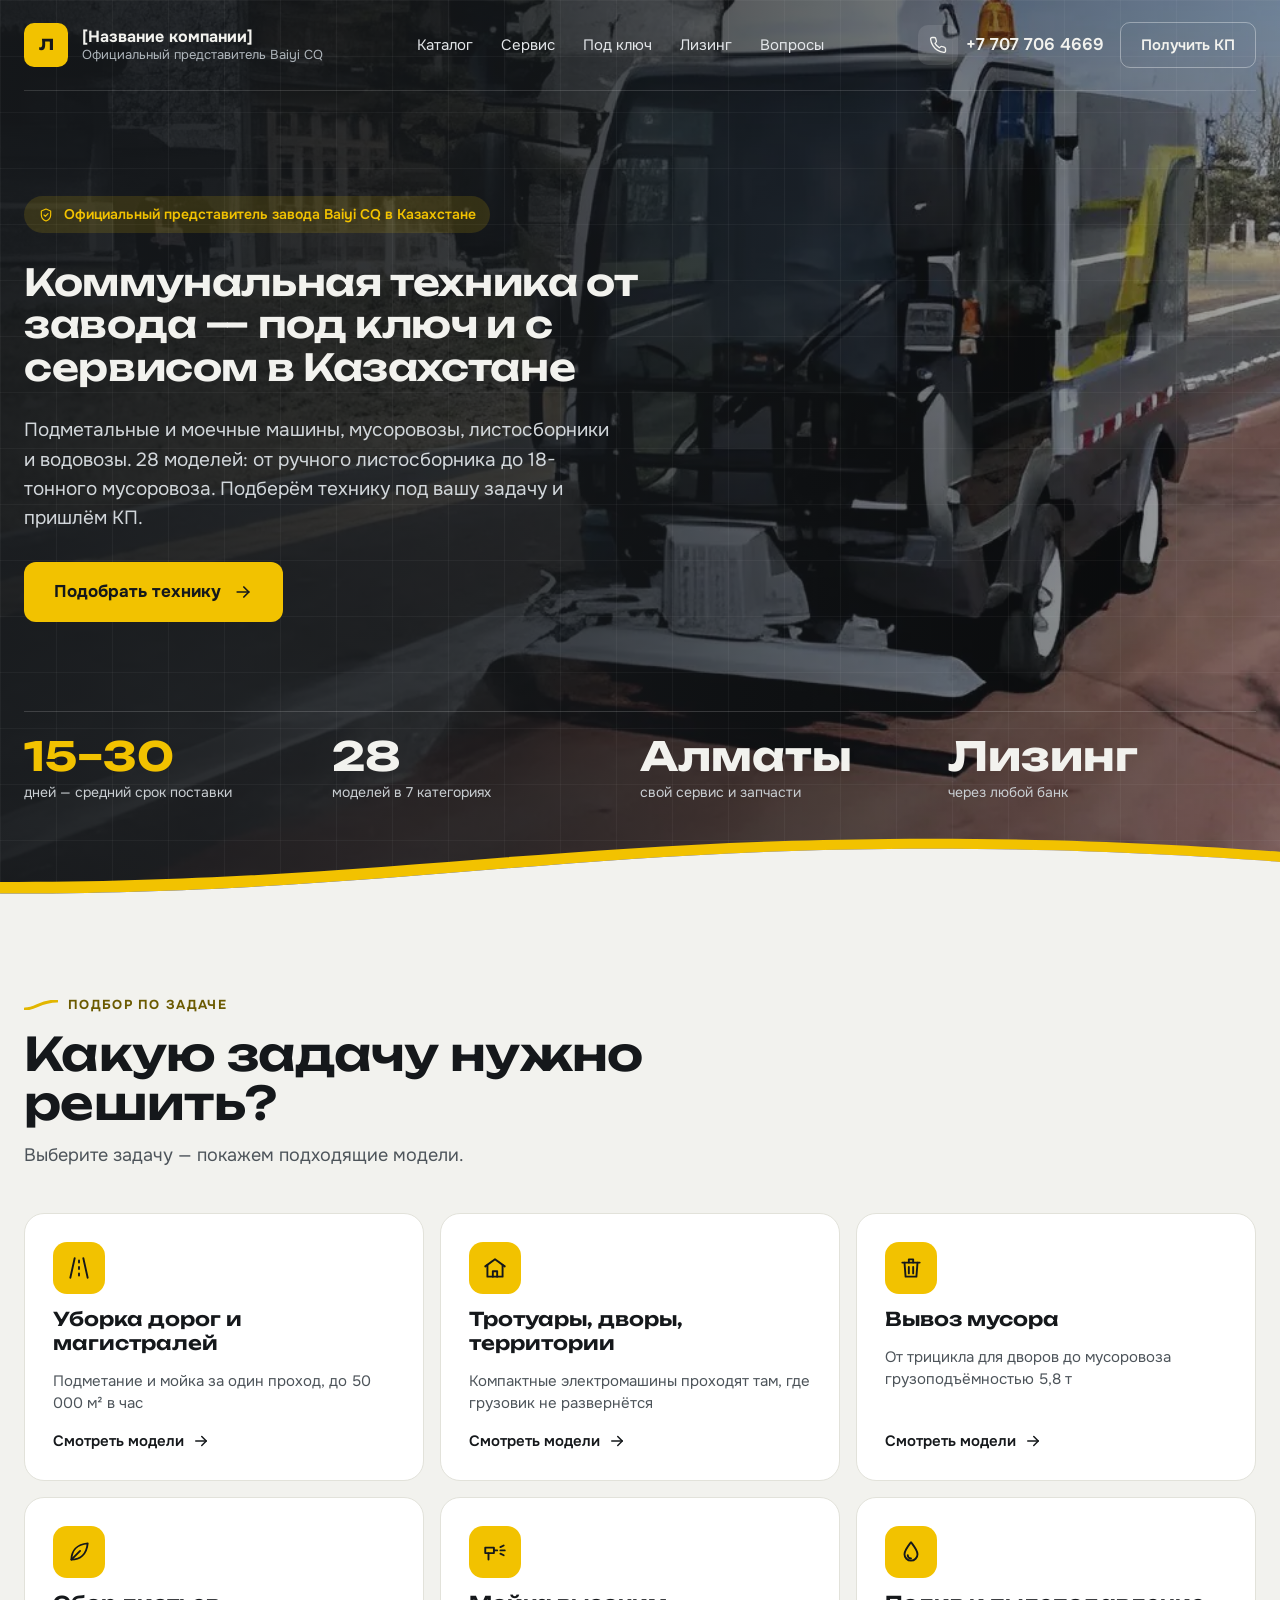
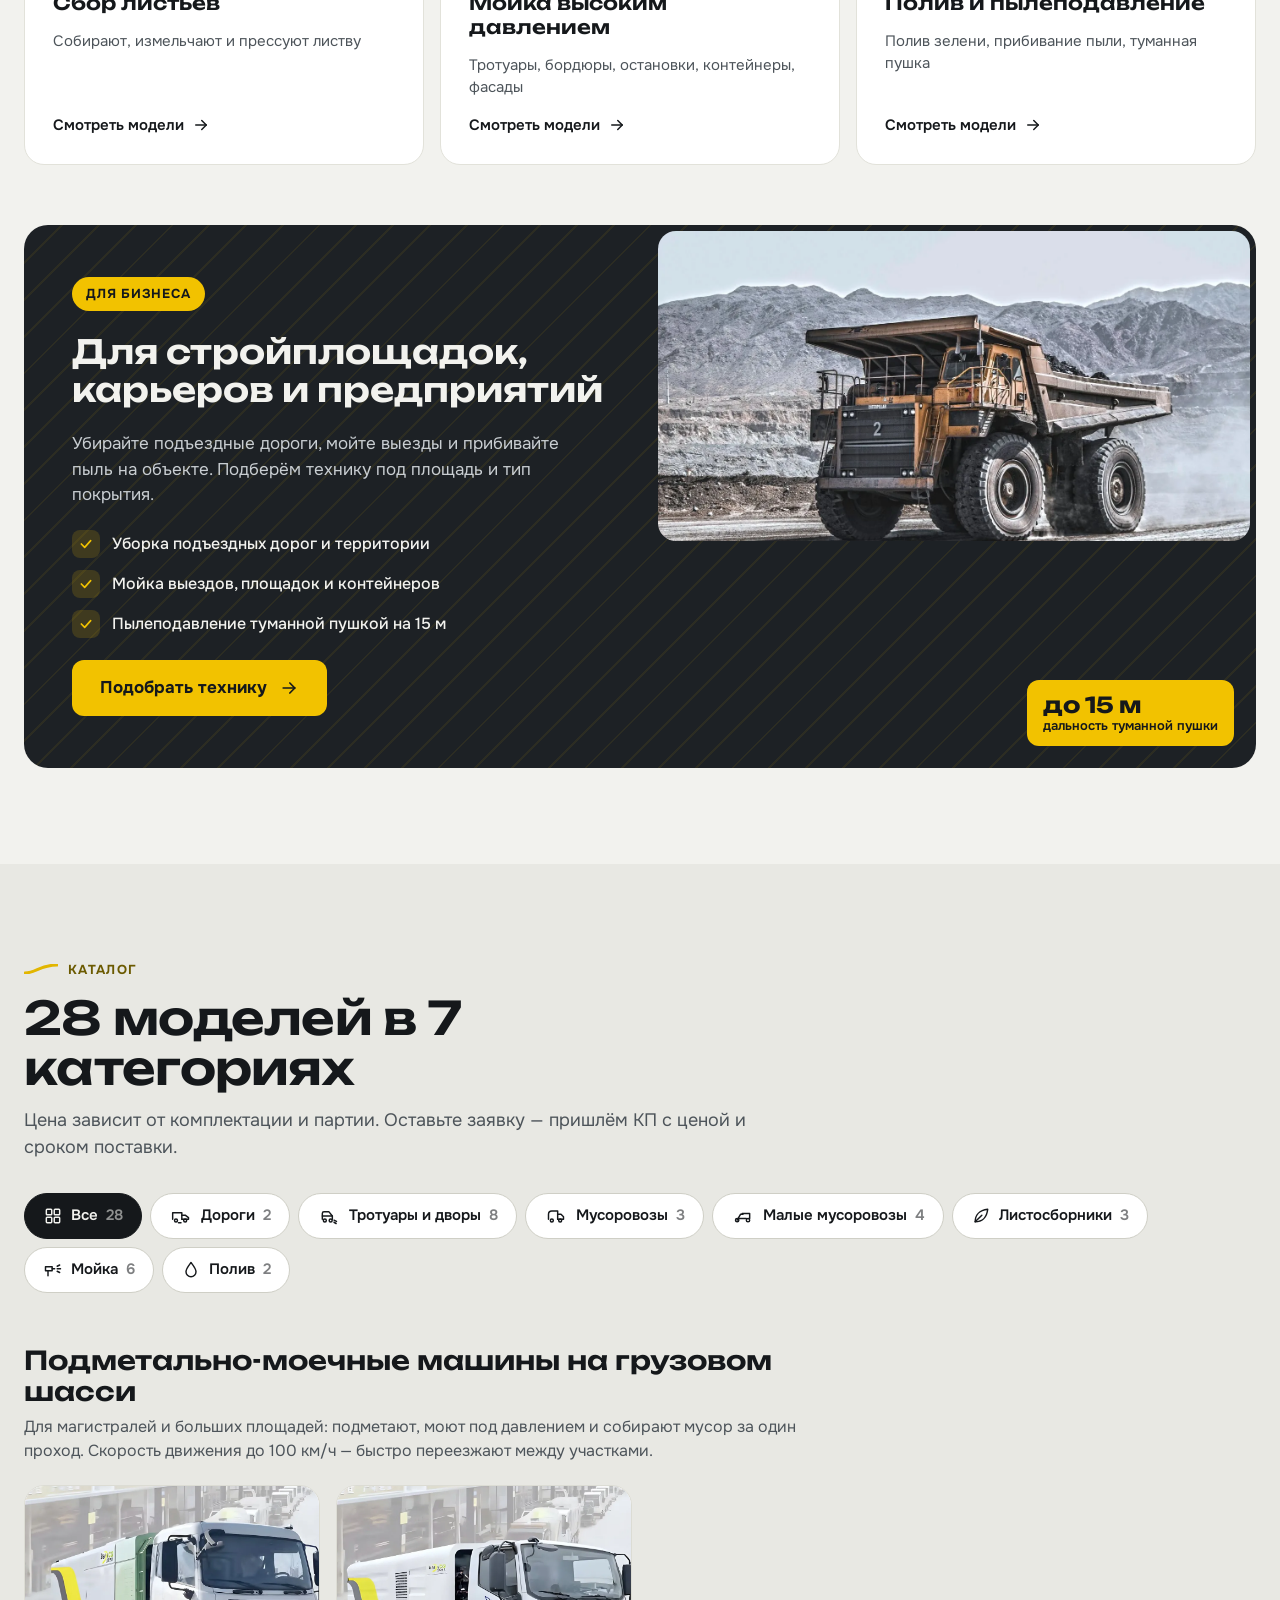
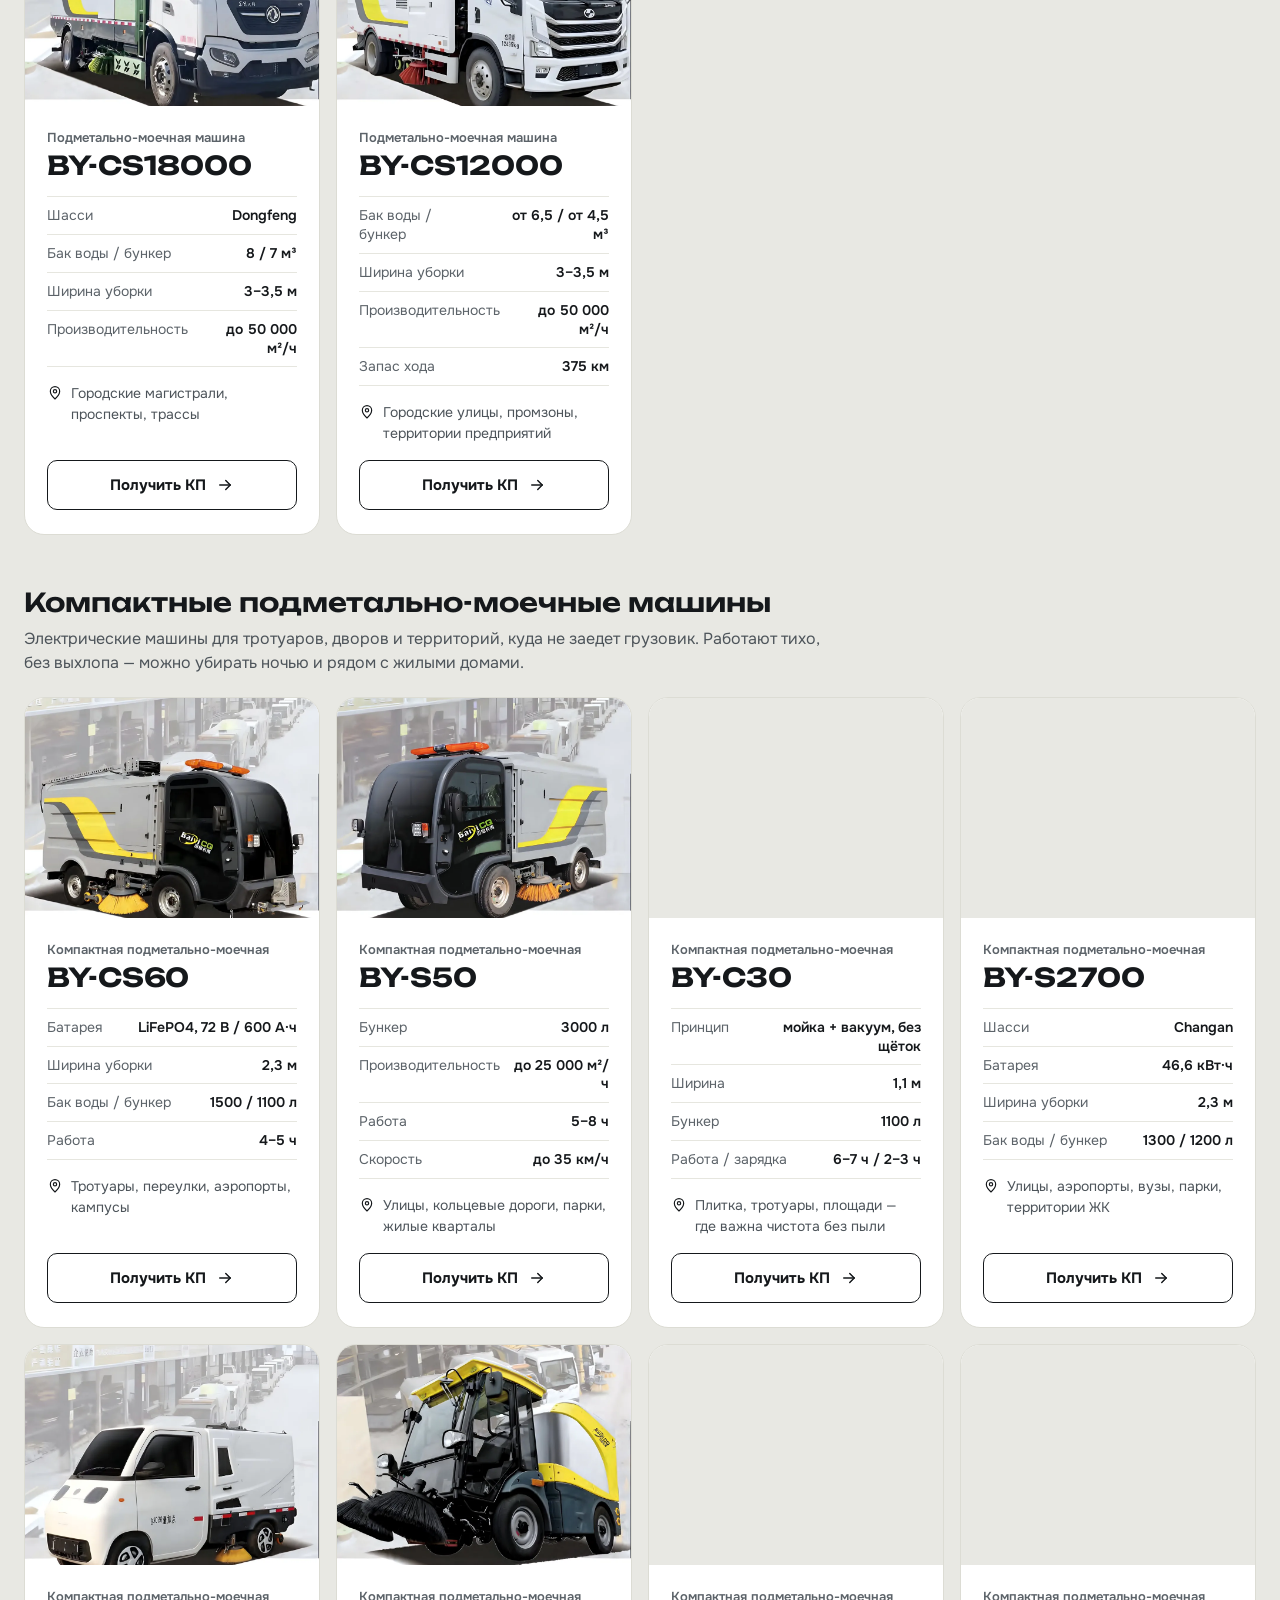
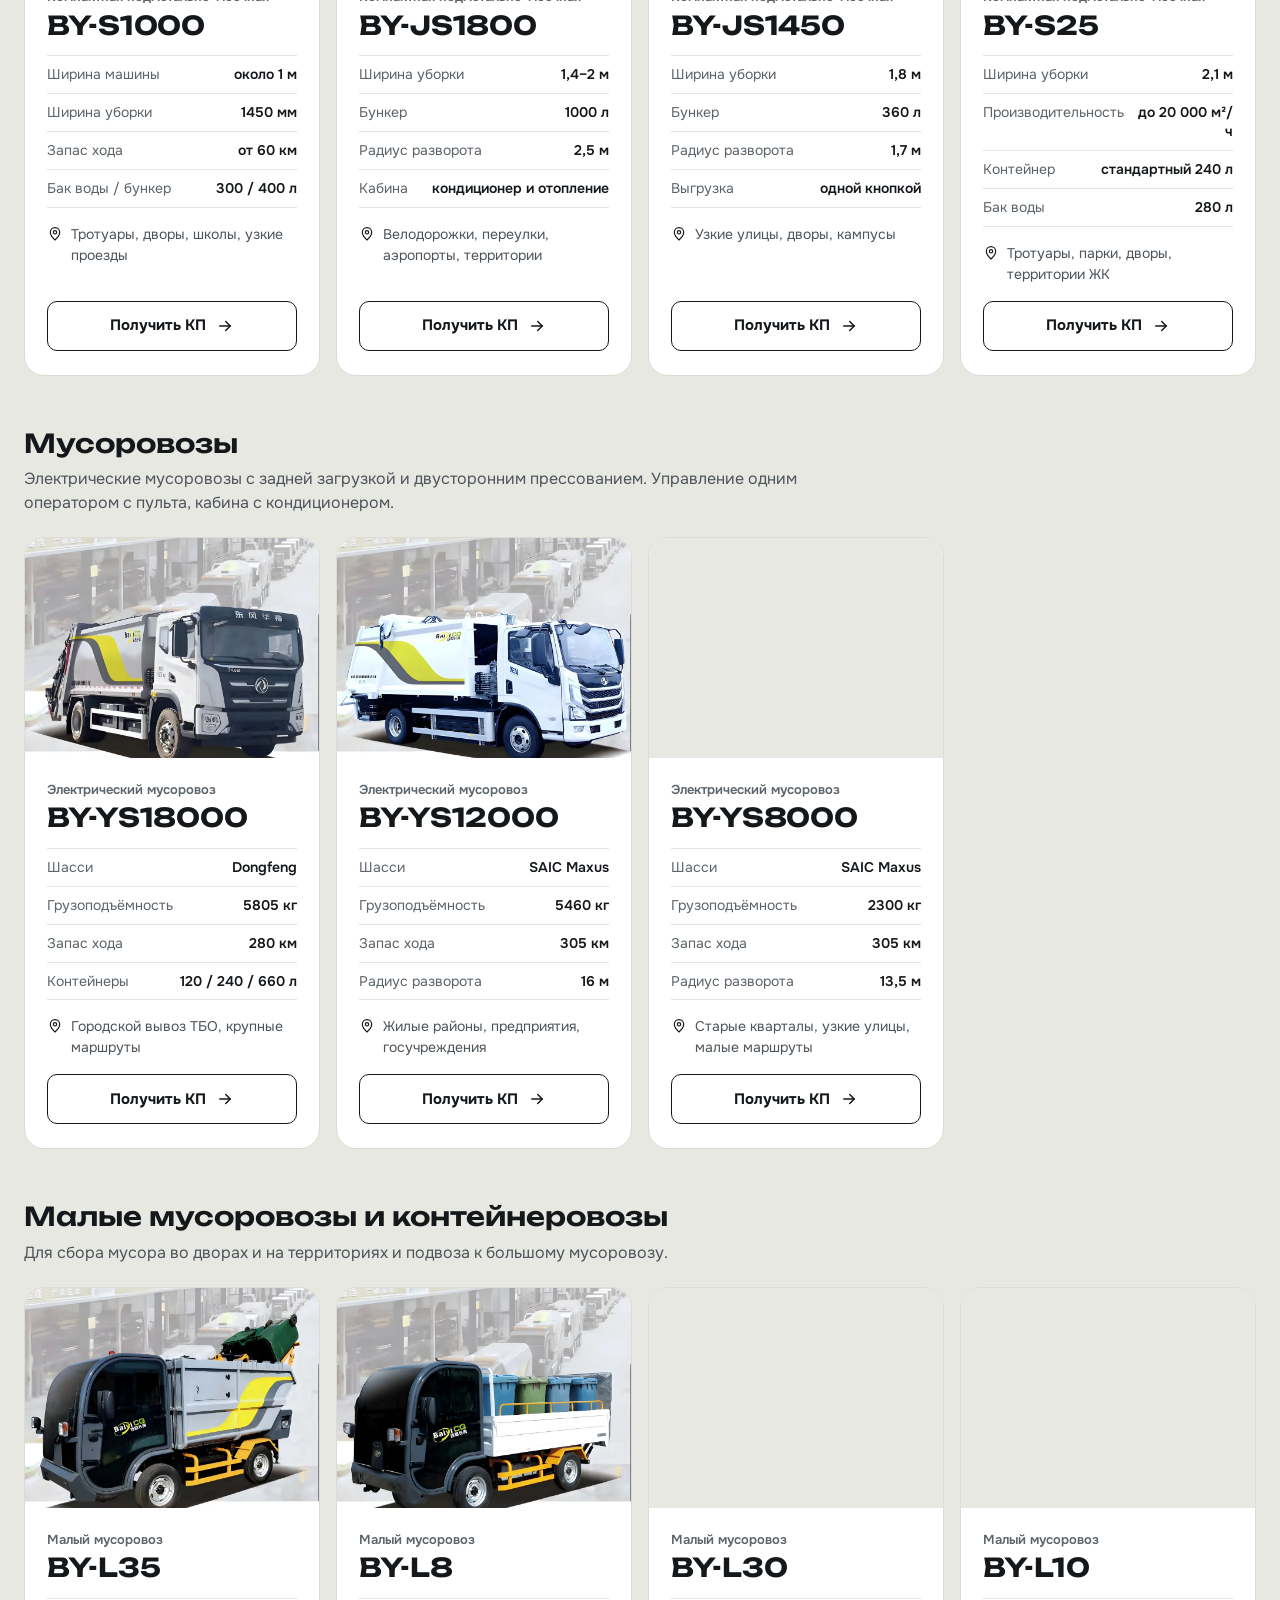
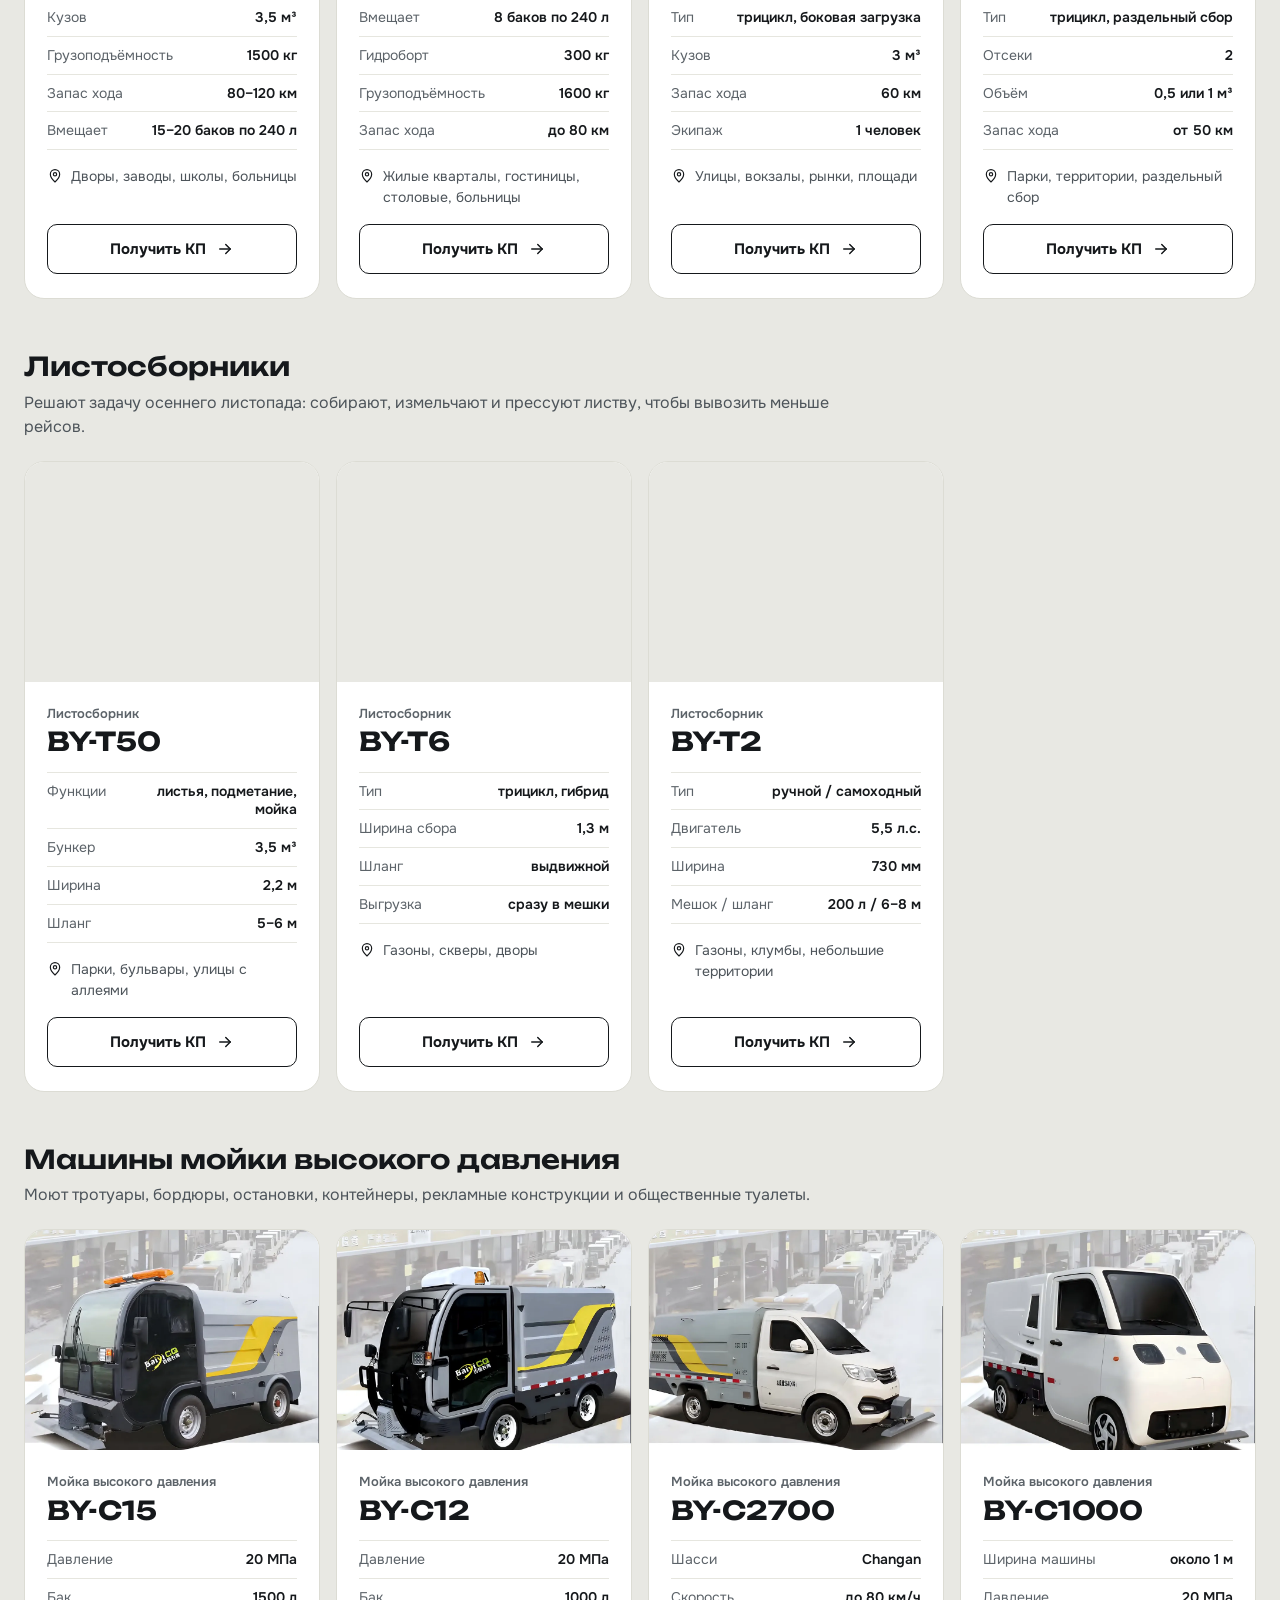
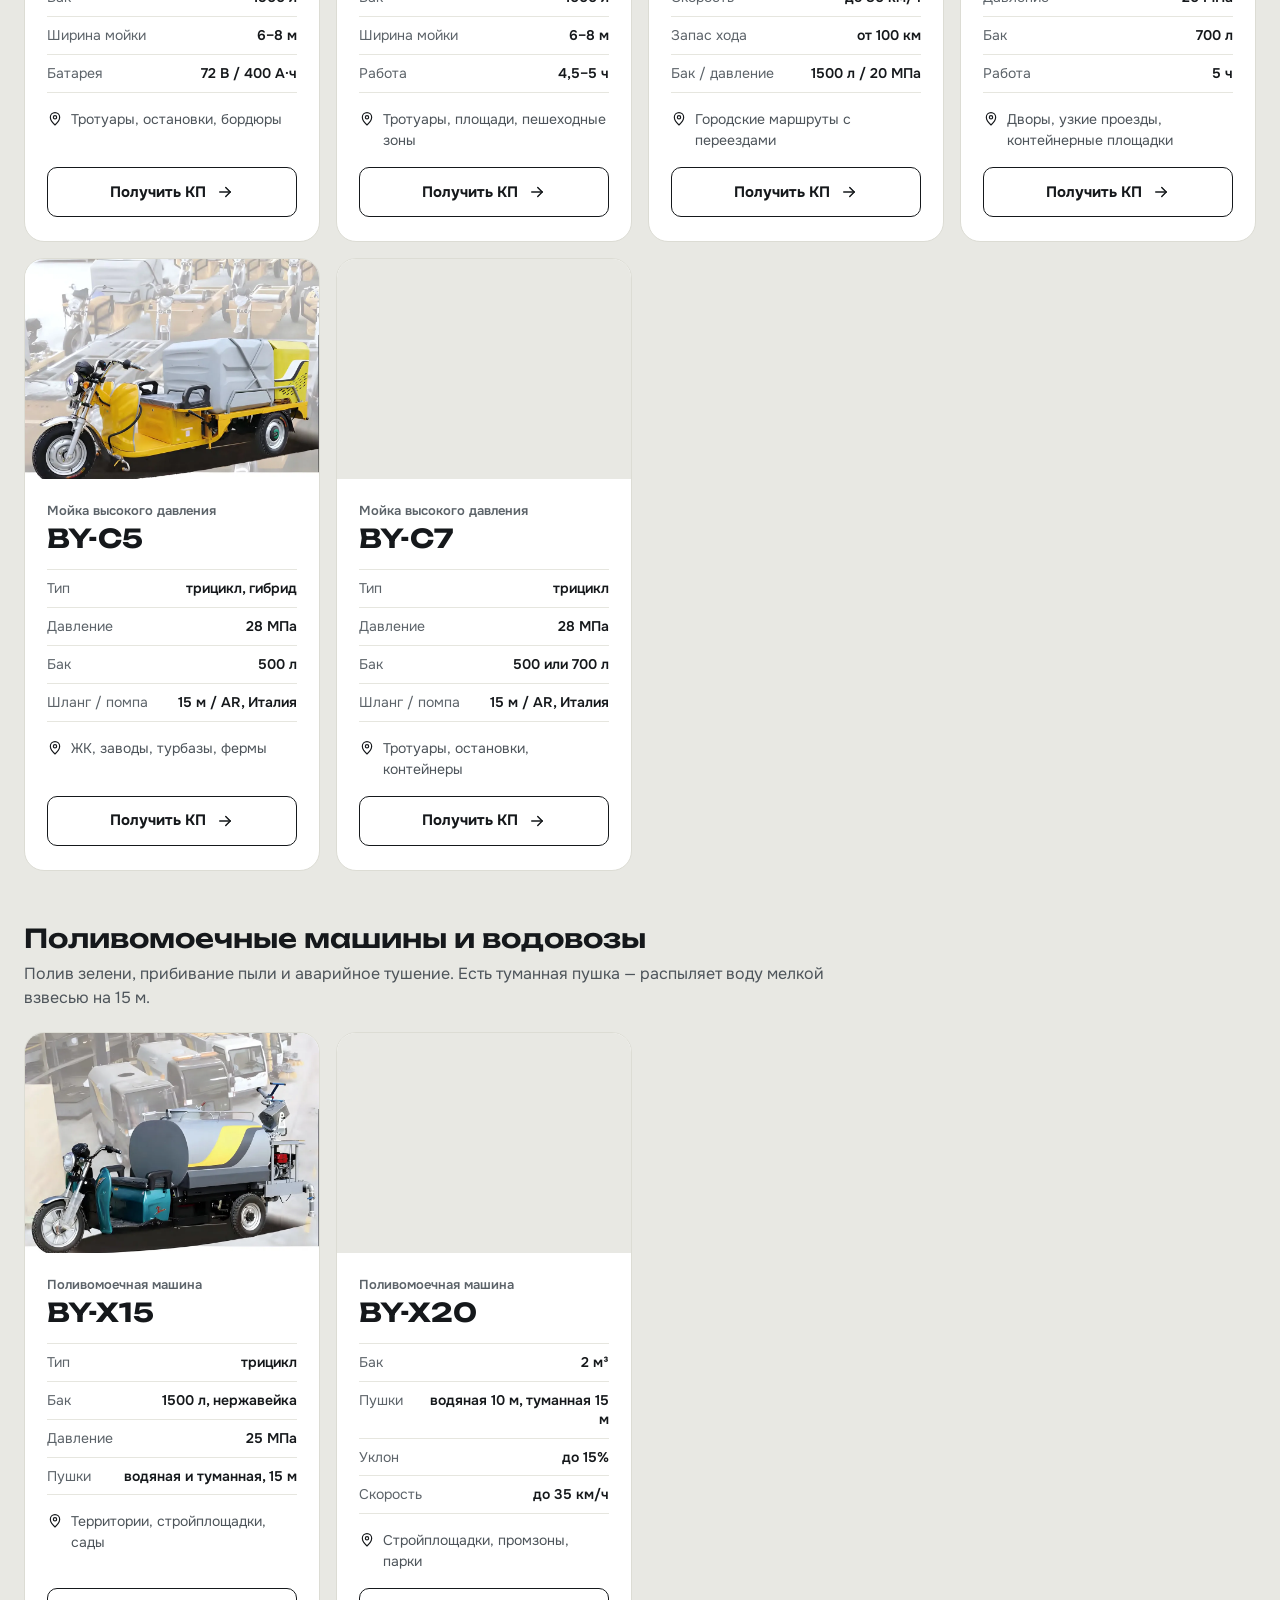
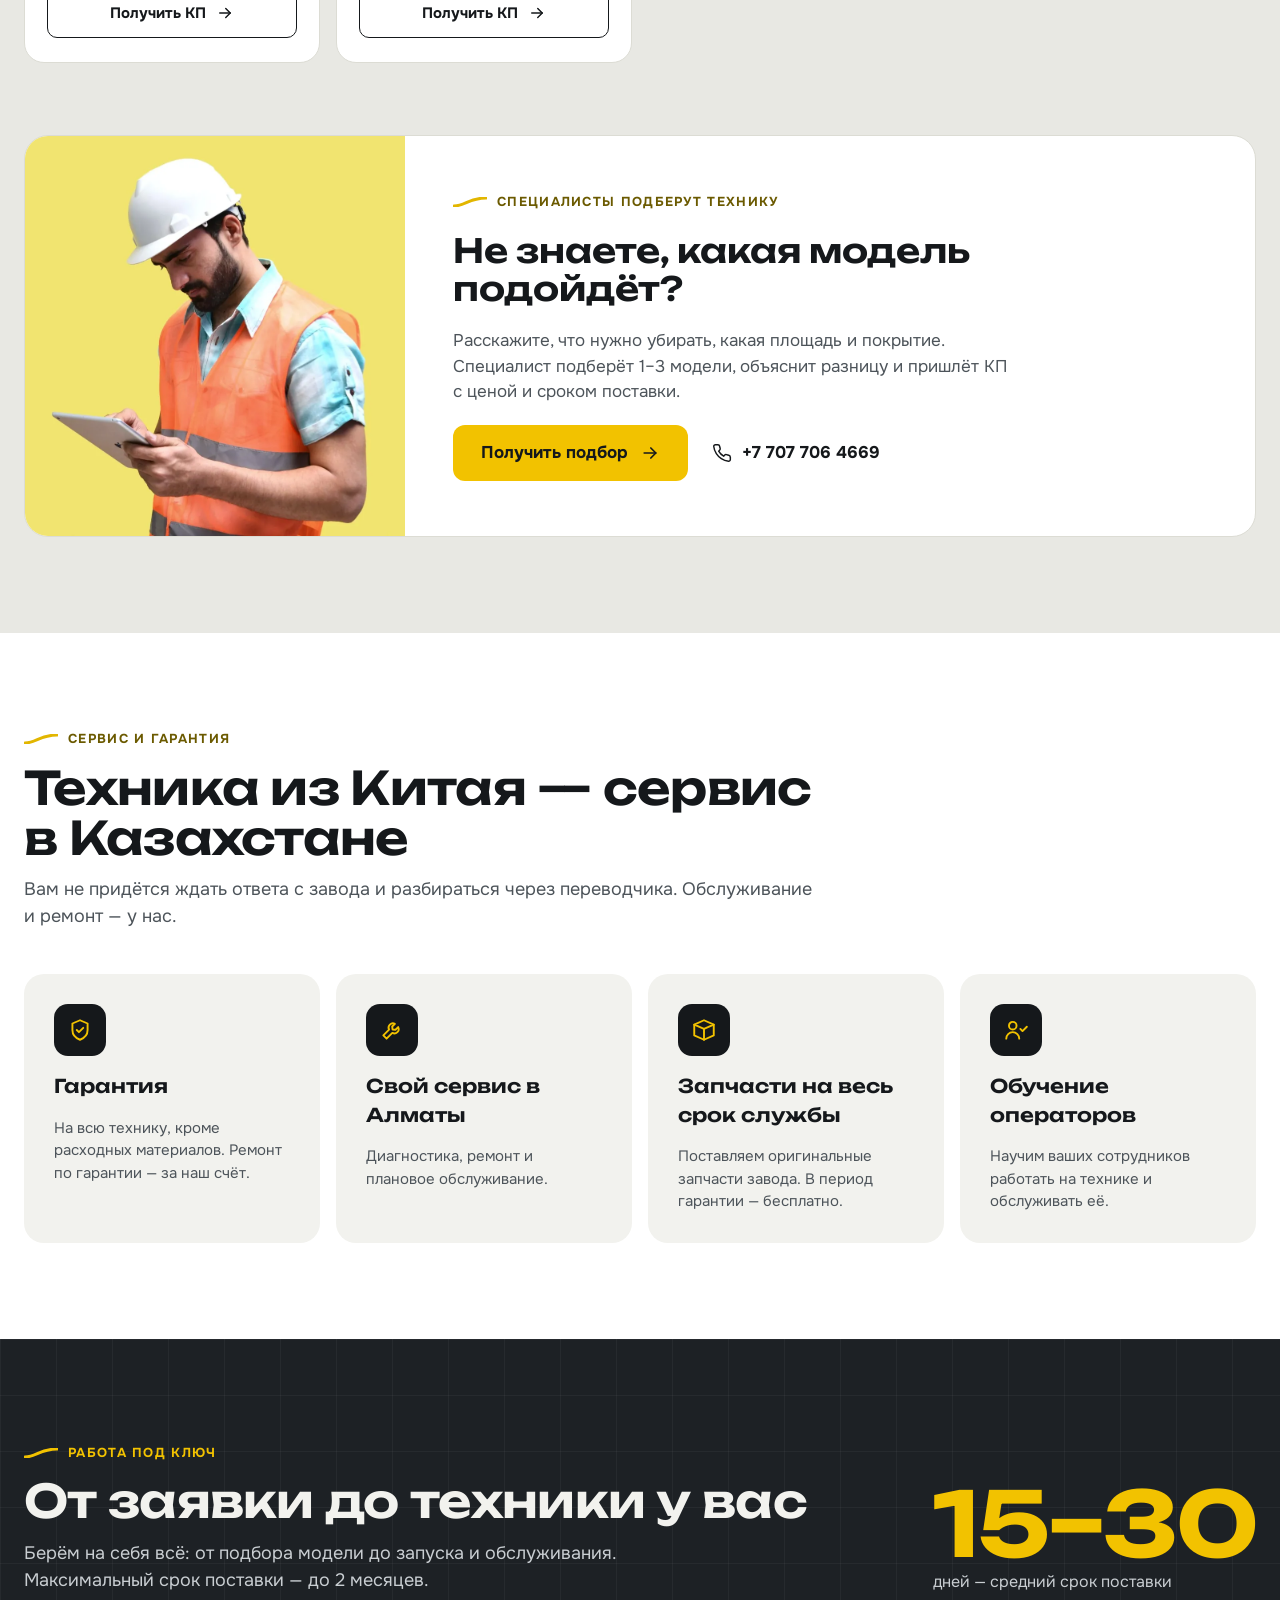
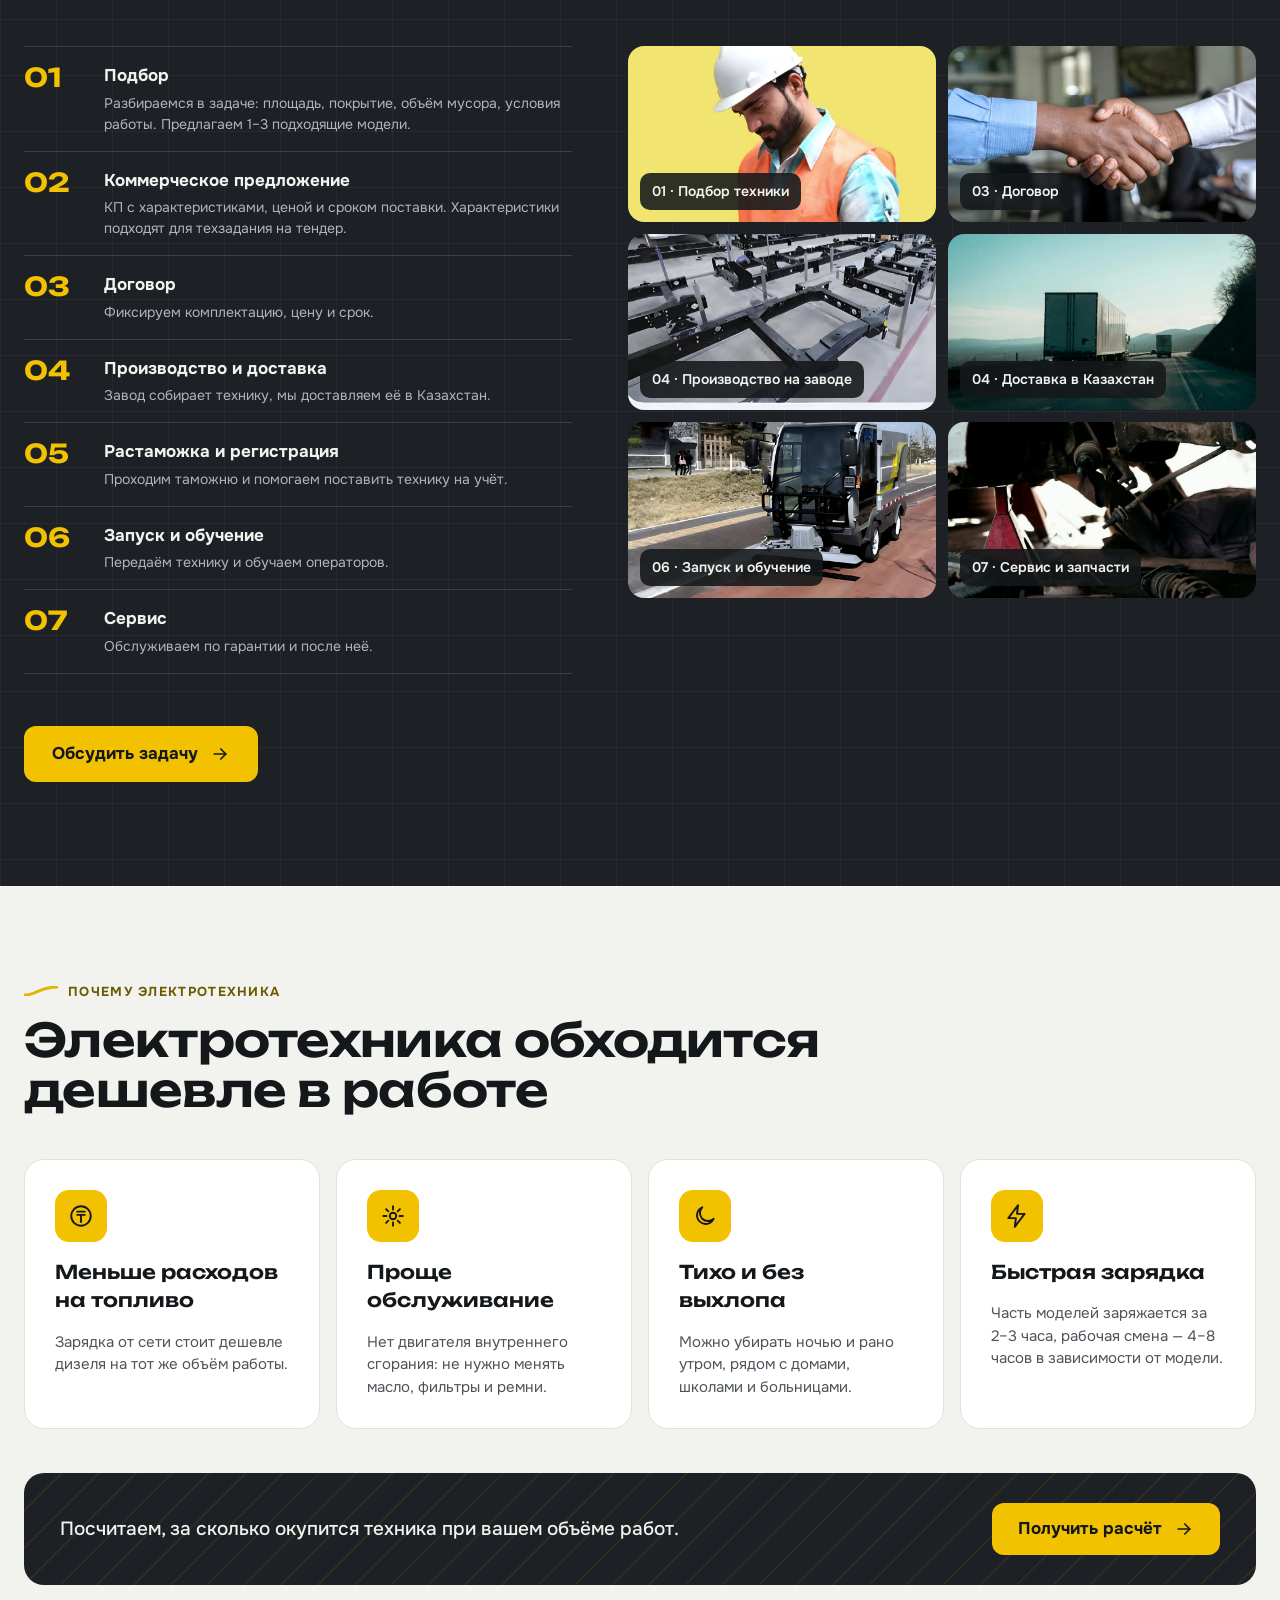
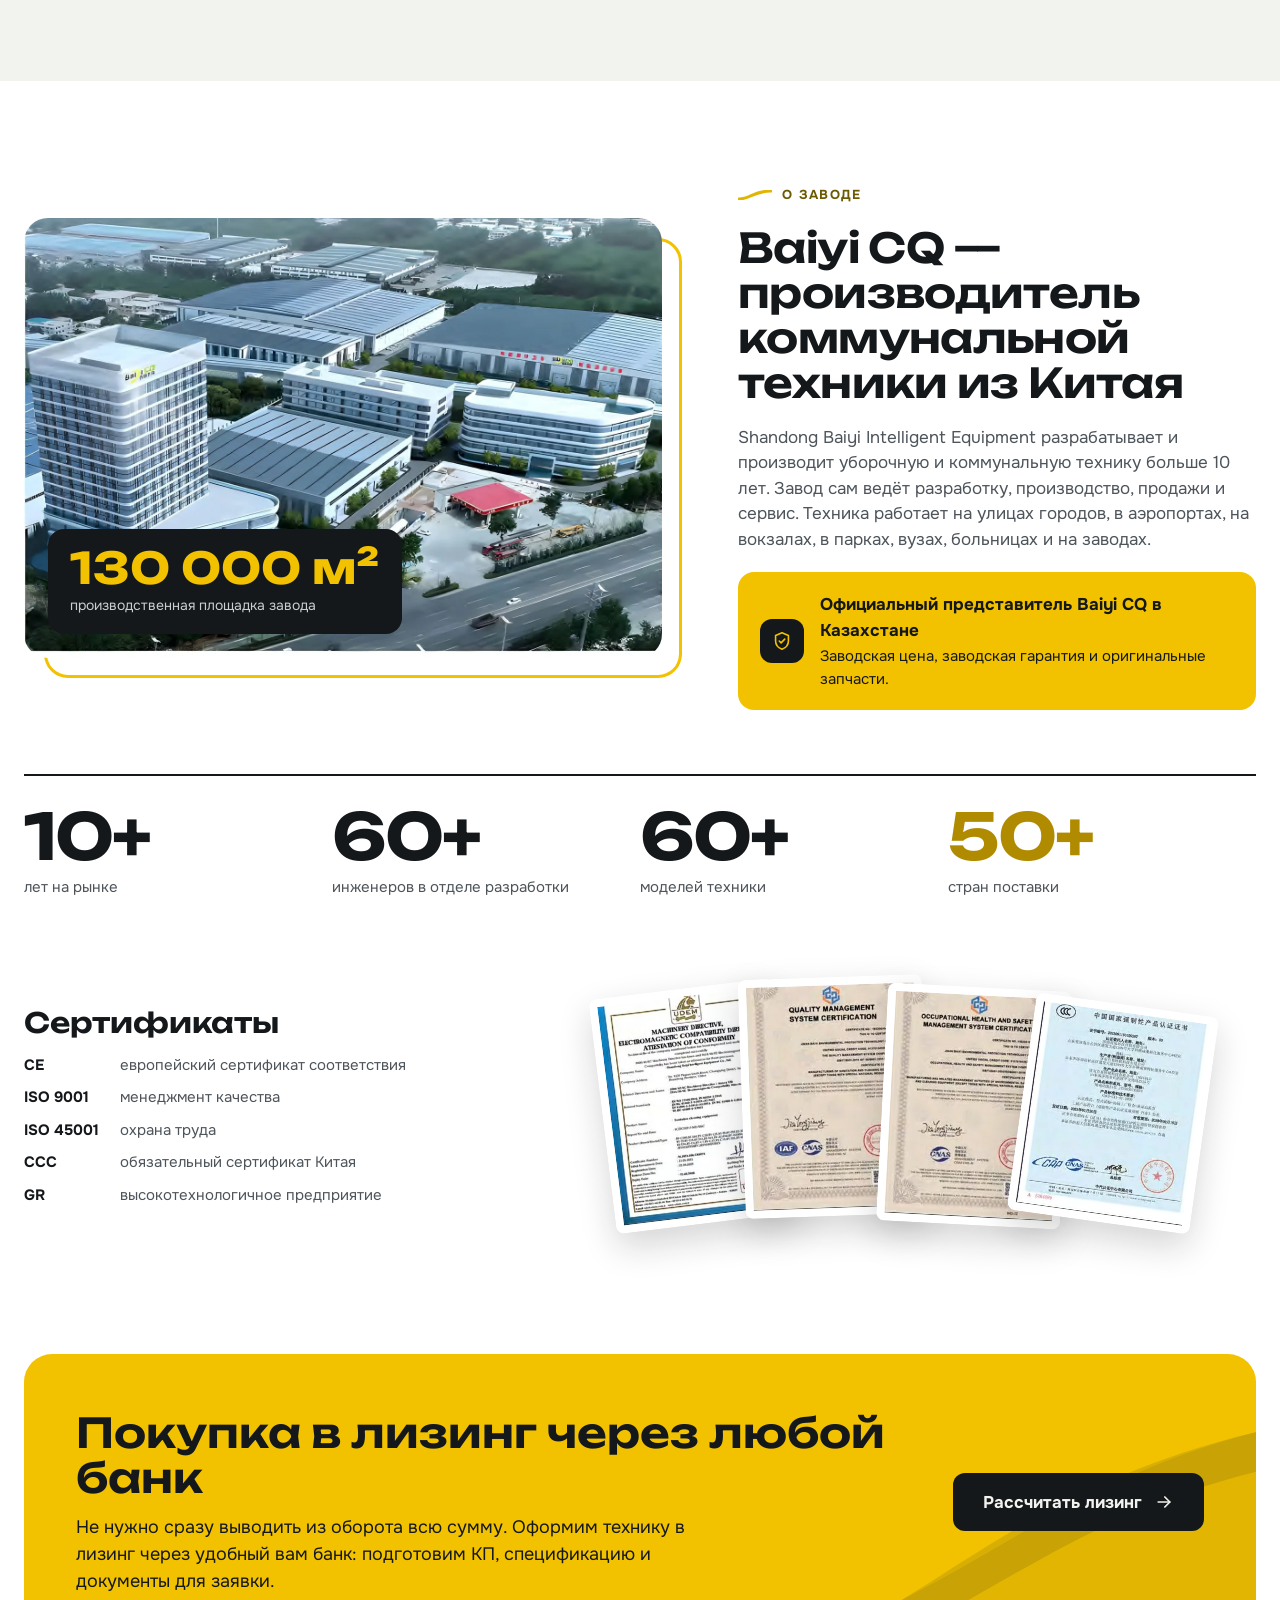
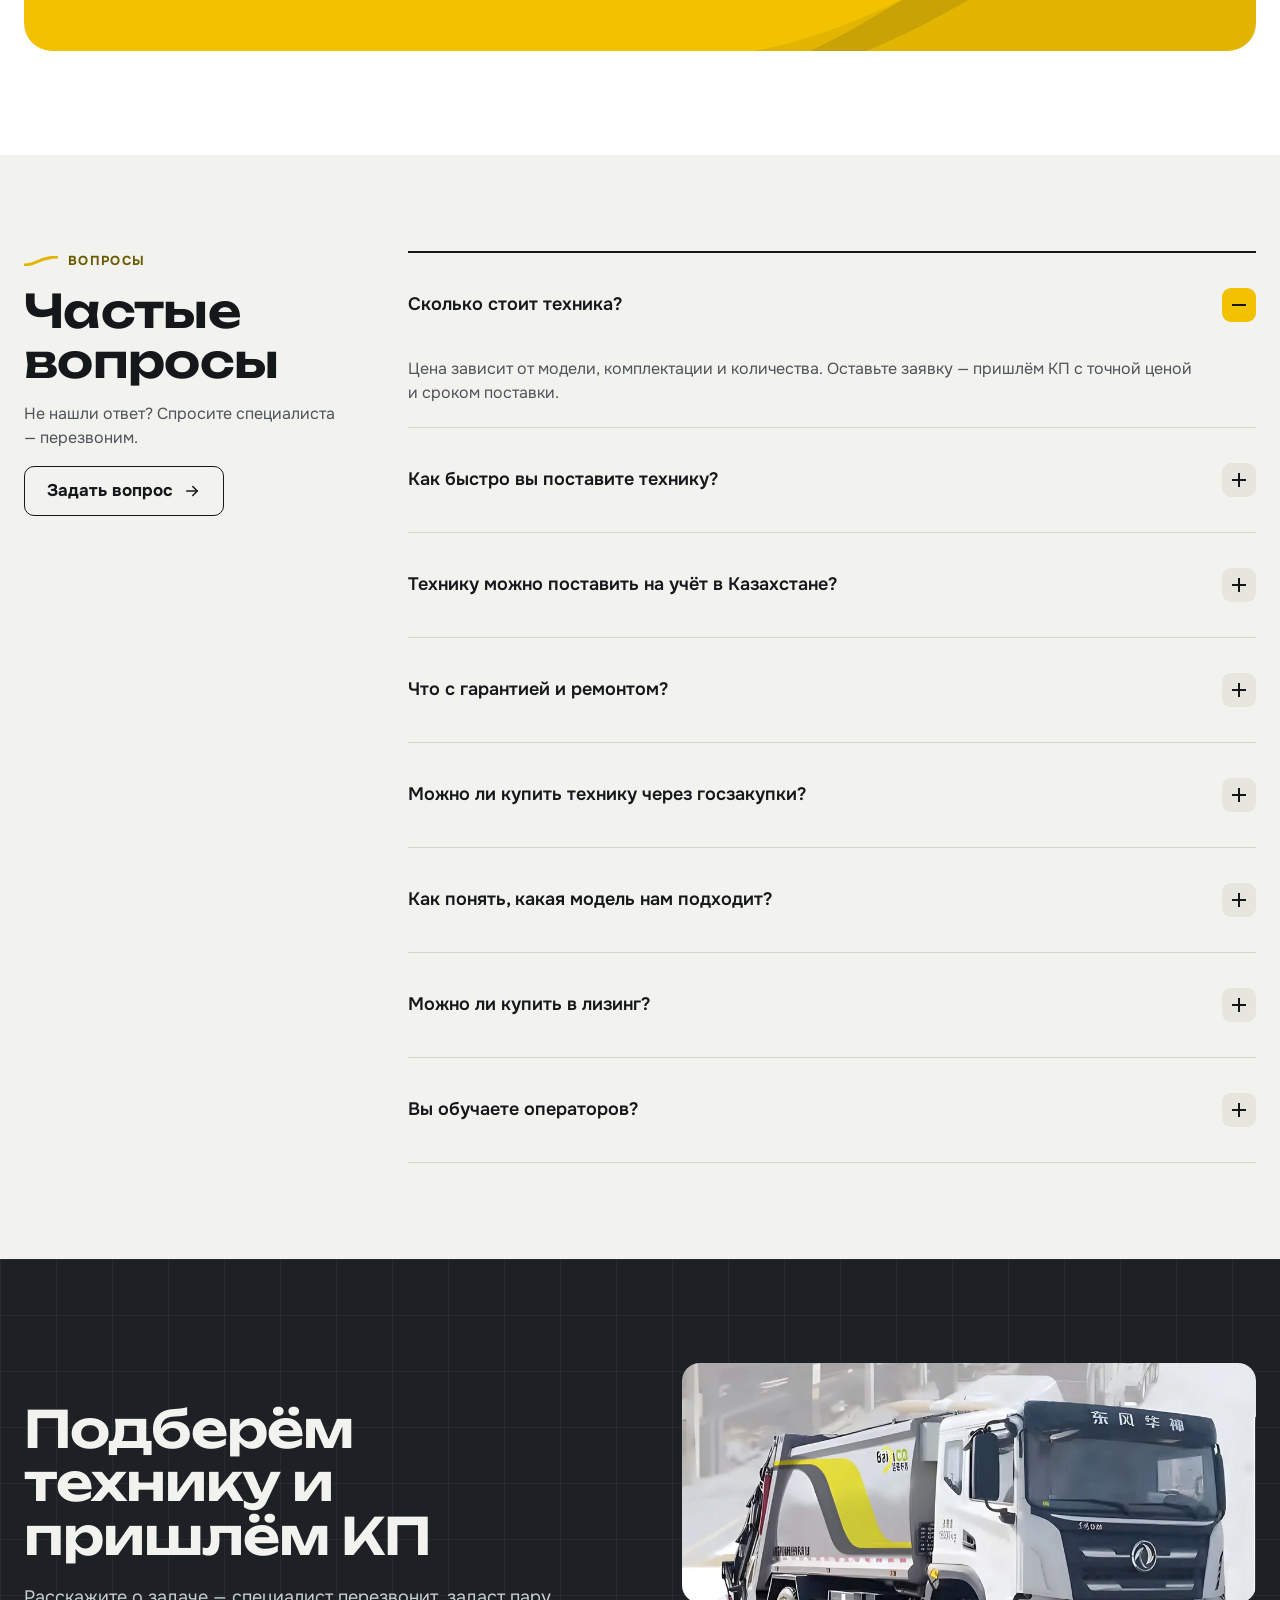
==== index.html @ eb970a61 "Лендинги Baiyi CQ: техника и запчасти Co-Authored-By: Claude Opus 5.5 <noreply@anthropic.com> Claude" ====
<!doctype html>
<html lang="ru">
<head>
<meta charset="utf-8">
<meta name="viewport" content="width=device-width, initial-scale=1">
<title>Коммунальная техника Baiyi CQ в Казахстане — под ключ, с сервисом</title>
<meta name="description" content="Подметально-моечные машины, мусоровозы, листосборники и водовозы от завода Baiyi CQ. Подберём технику под задачу и пришлём КП. Сервис в Алматы, лизинг через любой банк.">
<meta name="theme-color" content="#15181B">
<meta property="og:type" content="website">
<meta property="og:title" content="Коммунальная техника Baiyi CQ в Казахстане — под ключ, с сервисом">
<meta property="og:description" content="Подметально-моечные машины, мусоровозы, листосборники и водовозы от завода Baiyi CQ. Подберём технику под задачу и пришлём КП. Сервис в Алматы, лизинг через любой банк.">
<meta property="og:image" content="/img/c12-street-wash.webp">
<link rel="icon" href="/favicon.svg" type="image/svg+xml">
<link rel="preload" href="/fonts/onest-cyrillic-400-normal.woff2" as="font" type="font/woff2" crossorigin>
<link rel="preload" href="/fonts/unbounded-cyrillic-600-normal.woff2" as="font" type="font/woff2" crossorigin>
<style>@font-face {
  font-family: 'Onest';
  font-style: normal;
  font-display: swap;
  font-weight: 400;
  src:url(/fonts/onest-cyrillic-ext-400-normal.woff2) format('woff2');
  unicode-range: U+0460-052F,U+1C80-1C8A,U+20B4,U+2DE0-2DFF,U+A640-A69F,U+FE2E-FE2F;
}
@font-face {
  font-family: 'Onest';
  font-style: normal;
  font-display: swap;
  font-weight: 400;
  src:url(/fonts/onest-cyrillic-400-normal.woff2) format('woff2');
  unicode-range: U+0301,U+0400-045F,U+0490-0491,U+04B0-04B1,U+2116;
}
@font-face {
  font-family: 'Onest';
  font-style: normal;
  font-display: swap;
  font-weight: 400;
  src:url(/fonts/onest-latin-ext-400-normal.woff2) format('woff2');
  unicode-range: U+0100-02BA,U+02BD-02C5,U+02C7-02CC,U+02CE-02D7,U+02DD-02FF,U+0304,U+0308,U+0329,U+1D00-1DBF,U+1E00-1E9F,U+1EF2-1EFF,U+2020,U+20A0-20AB,U+20AD-20C0,U+2113,U+2C60-2C7F,U+A720-A7FF;
}
@font-face {
  font-family: 'Onest';
  font-style: normal;
  font-display: swap;
  font-weight: 400;
  src:url(/fonts/onest-latin-400-normal.woff2) format('woff2');
  unicode-range: U+0000-00FF,U+0131,U+0152-0153,U+02BB-02BC,U+02C6,U+02DA,U+02DC,U+0304,U+0308,U+0329,U+2000-206F,U+20AC,U+2122,U+2191,U+2193,U+2212,U+2215,U+FEFF,U+FFFD;
}
@font-face {
  font-family: 'Onest';
  font-style: normal;
  font-display: swap;
  font-weight: 500;
  src:url(/fonts/onest-cyrillic-ext-500-normal.woff2) format('woff2');
  unicode-range: U+0460-052F,U+1C80-1C8A,U+20B4,U+2DE0-2DFF,U+A640-A69F,U+FE2E-FE2F;
}
@font-face {
  font-family: 'Onest';
  font-style: normal;
  font-display: swap;
  font-weight: 500;
  src:url(/fonts/onest-cyrillic-500-normal.woff2) format('woff2');
  unicode-range: U+0301,U+0400-045F,U+0490-0491,U+04B0-04B1,U+2116;
}
@font-face {
  font-family: 'Onest';
  font-style: normal;
  font-display: swap;
  font-weight: 500;
  src:url(/fonts/onest-latin-ext-500-normal.woff2) format('woff2');
  unicode-range: U+0100-02BA,U+02BD-02C5,U+02C7-02CC,U+02CE-02D7,U+02DD-02FF,U+0304,U+0308,U+0329,U+1D00-1DBF,U+1E00-1E9F,U+1EF2-1EFF,U+2020,U+20A0-20AB,U+20AD-20C0,U+2113,U+2C60-2C7F,U+A720-A7FF;
}
@font-face {
  font-family: 'Onest';
  font-style: normal;
  font-display: swap;
  font-weight: 500;
  src:url(/fonts/onest-latin-500-normal.woff2) format('woff2');
  unicode-range: U+0000-00FF,U+0131,U+0152-0153,U+02BB-02BC,U+02C6,U+02DA,U+02DC,U+0304,U+0308,U+0329,U+2000-206F,U+20AC,U+2122,U+2191,U+2193,U+2212,U+2215,U+FEFF,U+FFFD;
}
@font-face {
  font-family: 'Onest';
  font-style: normal;
  font-display: swap;
  font-weight: 600;
  src:url(/fonts/onest-cyrillic-ext-600-normal.woff2) format('woff2');
  unicode-range: U+0460-052F,U+1C80-1C8A,U+20B4,U+2DE0-2DFF,U+A640-A69F,U+FE2E-FE2F;
}
@font-face {
  font-family: 'Onest';
  font-style: normal;
  font-display: swap;
  font-weight: 600;
  src:url(/fonts/onest-cyrillic-600-normal.woff2) format('woff2');
  unicode-range: U+0301,U+0400-045F,U+0490-0491,U+04B0-04B1,U+2116;
}
@font-face {
  font-family: 'Onest';
  font-style: normal;
  font-display: swap;
  font-weight: 600;
  src:url(/fonts/onest-latin-ext-600-normal.woff2) format('woff2');
  unicode-range: U+0100-02BA,U+02BD-02C5,U+02C7-02CC,U+02CE-02D7,U+02DD-02FF,U+0304,U+0308,U+0329,U+1D00-1DBF,U+1E00-1E9F,U+1EF2-1EFF,U+2020,U+20A0-20AB,U+20AD-20C0,U+2113,U+2C60-2C7F,U+A720-A7FF;
}
@font-face {
  font-family: 'Onest';
  font-style: normal;
  font-display: swap;
  font-weight: 600;
  src:url(/fonts/onest-latin-600-normal.woff2) format('woff2');
  unicode-range: U+0000-00FF,U+0131,U+0152-0153,U+02BB-02BC,U+02C6,U+02DA,U+02DC,U+0304,U+0308,U+0329,U+2000-206F,U+20AC,U+2122,U+2191,U+2193,U+2212,U+2215,U+FEFF,U+FFFD;
}
@font-face {
  font-family: 'Onest';
  font-style: normal;
  font-display: swap;
  font-weight: 700;
  src:url(/fonts/onest-cyrillic-ext-700-normal.woff2) format('woff2');
  unicode-range: U+0460-052F,U+1C80-1C8A,U+20B4,U+2DE0-2DFF,U+A640-A69F,U+FE2E-FE2F;
}
@font-face {
  font-family: 'Onest';
  font-style: normal;
  font-display: swap;
  font-weight: 700;
  src:url(/fonts/onest-cyrillic-700-normal.woff2) format('woff2');
  unicode-range: U+0301,U+0400-045F,U+0490-0491,U+04B0-04B1,U+2116;
}
@font-face {
  font-family: 'Onest';
  font-style: normal;
  font-display: swap;
  font-weight: 700;
  src:url(/fonts/onest-latin-ext-700-normal.woff2) format('woff2');
  unicode-range: U+0100-02BA,U+02BD-02C5,U+02C7-02CC,U+02CE-02D7,U+02DD-02FF,U+0304,U+0308,U+0329,U+1D00-1DBF,U+1E00-1E9F,U+1EF2-1EFF,U+2020,U+20A0-20AB,U+20AD-20C0,U+2113,U+2C60-2C7F,U+A720-A7FF;
}
@font-face {
  font-family: 'Onest';
  font-style: normal;
  font-display: swap;
  font-weight: 700;
  src:url(/fonts/onest-latin-700-normal.woff2) format('woff2');
  unicode-range: U+0000-00FF,U+0131,U+0152-0153,U+02BB-02BC,U+02C6,U+02DA,U+02DC,U+0304,U+0308,U+0329,U+2000-206F,U+20AC,U+2122,U+2191,U+2193,U+2212,U+2215,U+FEFF,U+FFFD;
}
@font-face {
  font-family: 'Unbounded';
  font-style: normal;
  font-display: swap;
  font-weight: 500;
  src:url(/fonts/unbounded-cyrillic-ext-500-normal.woff2) format('woff2');
  unicode-range: U+0460-052F,U+1C80-1C8A,U+20B4,U+2DE0-2DFF,U+A640-A69F,U+FE2E-FE2F;
}
@font-face {
  font-family: 'Unbounded';
  font-style: normal;
  font-display: swap;
  font-weight: 500;
  src:url(/fonts/unbounded-cyrillic-500-normal.woff2) format('woff2');
  unicode-range: U+0301,U+0400-045F,U+0490-0491,U+04B0-04B1,U+2116;
}
@font-face {
  font-family: 'Unbounded';
  font-style: normal;
  font-display: swap;
  font-weight: 500;
  src:url(/fonts/unbounded-latin-ext-500-normal.woff2) format('woff2');
  unicode-range: U+0100-02BA,U+02BD-02C5,U+02C7-02CC,U+02CE-02D7,U+02DD-02FF,U+0304,U+0308,U+0329,U+1D00-1DBF,U+1E00-1E9F,U+1EF2-1EFF,U+2020,U+20A0-20AB,U+20AD-20C0,U+2113,U+2C60-2C7F,U+A720-A7FF;
}
@font-face {
  font-family: 'Unbounded';
  font-style: normal;
  font-display: swap;
  font-weight: 500;
  src:url(/fonts/unbounded-latin-500-normal.woff2) format('woff2');
  unicode-range: U+0000-00FF,U+0131,U+0152-0153,U+02BB-02BC,U+02C6,U+02DA,U+02DC,U+0304,U+0308,U+0329,U+2000-206F,U+20AC,U+2122,U+2191,U+2193,U+2212,U+2215,U+FEFF,U+FFFD;
}
@font-face {
  font-family: 'Unbounded';
  font-style: normal;
  font-display: swap;
  font-weight: 600;
  src:url(/fonts/unbounded-cyrillic-ext-600-normal.woff2) format('woff2');
  unicode-range: U+0460-052F,U+1C80-1C8A,U+20B4,U+2DE0-2DFF,U+A640-A69F,U+FE2E-FE2F;
}
@font-face {
  font-family: 'Unbounded';
  font-style: normal;
  font-display: swap;
  font-weight: 600;
  src:url(/fonts/unbounded-cyrillic-600-normal.woff2) format('woff2');
  unicode-range: U+0301,U+0400-045F,U+0490-0491,U+04B0-04B1,U+2116;
}
@font-face {
  font-family: 'Unbounded';
  font-style: normal;
  font-display: swap;
  font-weight: 600;
  src:url(/fonts/unbounded-latin-ext-600-normal.woff2) format('woff2');
  unicode-range: U+0100-02BA,U+02BD-02C5,U+02C7-02CC,U+02CE-02D7,U+02DD-02FF,U+0304,U+0308,U+0329,U+1D00-1DBF,U+1E00-1E9F,U+1EF2-1EFF,U+2020,U+20A0-20AB,U+20AD-20C0,U+2113,U+2C60-2C7F,U+A720-A7FF;
}
@font-face {
  font-family: 'Unbounded';
  font-style: normal;
  font-display: swap;
  font-weight: 600;
  src:url(/fonts/unbounded-latin-600-normal.woff2) format('woff2');
  unicode-range: U+0000-00FF,U+0131,U+0152-0153,U+02BB-02BC,U+02C6,U+02DA,U+02DC,U+0304,U+0308,U+0329,U+2000-206F,U+20AC,U+2122,U+2191,U+2193,U+2212,U+2215,U+FEFF,U+FFFD;
}
@font-face {
  font-family: 'Unbounded';
  font-style: normal;
  font-display: swap;
  font-weight: 700;
  src:url(/fonts/unbounded-cyrillic-ext-700-normal.woff2) format('woff2');
  unicode-range: U+0460-052F,U+1C80-1C8A,U+20B4,U+2DE0-2DFF,U+A640-A69F,U+FE2E-FE2F;
}
@font-face {
  font-family: 'Unbounded';
  font-style: normal;
  font-display: swap;
  font-weight: 700;
  src:url(/fonts/unbounded-cyrillic-700-normal.woff2) format('woff2');
  unicode-range: U+0301,U+0400-045F,U+0490-0491,U+04B0-04B1,U+2116;
}
@font-face {
  font-family: 'Unbounded';
  font-style: normal;
  font-display: swap;
  font-weight: 700;
  src:url(/fonts/unbounded-latin-ext-700-normal.woff2) format('woff2');
  unicode-range: U+0100-02BA,U+02BD-02C5,U+02C7-02CC,U+02CE-02D7,U+02DD-02FF,U+0304,U+0308,U+0329,U+1D00-1DBF,U+1E00-1E9F,U+1EF2-1EFF,U+2020,U+20A0-20AB,U+20AD-20C0,U+2113,U+2C60-2C7F,U+A720-A7FF;
}
@font-face {
  font-family: 'Unbounded';
  font-style: normal;
  font-display: swap;
  font-weight: 700;
  src:url(/fonts/unbounded-latin-700-normal.woff2) format('woff2');
  unicode-range: U+0000-00FF,U+0131,U+0152-0153,U+02BB-02BC,U+02C6,U+02DA,U+02DC,U+0304,U+0308,U+0329,U+2000-206F,U+20AC,U+2122,U+2191,U+2193,U+2212,U+2215,U+FEFF,U+FFFD;
}
</style>
<link rel="preload" as="image" href="/img/c12-street-wash.webp">
<style>
html{scroll-behavior:smooth}
body{margin:0;background:#F2F2EE}
section{scroll-margin-top:12px}
a{color:#15181B}a:hover{color:#4D545A}
.btn{transition:background-color .2s ease,color .2s ease,box-shadow .2s ease,border-color .2s ease}
.btn .arr{transition:transform .2s ease}
.btn:hover .arr{transform:translateX(4px)}
.btn-y:hover{background:#FFD426 !important;color:#15181B !important;box-shadow:0 10px 28px rgba(242,194,0,.32)}
.btn-dark:hover{background:#000000 !important;color:#F2F2EE !important}
.btn-line:hover{background:#15181B !important;color:#F2F2EE !important}
.btn-ghost:hover{background:rgba(255,255,255,.1) !important;color:#F2F2EE !important}
.card{transition:transform .25s ease,box-shadow .25s ease}
.card:hover{transform:translateY(-4px);box-shadow:0 20px 44px rgba(21,24,27,.12)}
.tile{transition:border-color .2s ease,transform .25s ease,box-shadow .25s ease}
.tile:hover{border-color:#15181B !important;transform:translateY(-3px);box-shadow:0 16px 36px rgba(21,24,27,.08);color:#15181B}
.tile .arr{transition:transform .2s ease}
.tile:hover .arr{transform:translateX(4px)}
.cert{transition:transform .3s ease,box-shadow .3s ease}
.cert:hover{transform:rotate(0deg) translateY(-8px) scale(1.05) !important;box-shadow:0 24px 48px rgba(21,24,27,.22) !important;z-index:5}
.tab{transition:background-color .2s ease,color .2s ease,border-color .2s ease}
.tex-grid{background-image:linear-gradient(rgba(255,255,255,.04) 1px,transparent 1px),linear-gradient(90deg,rgba(255,255,255,.04) 1px,transparent 1px);background-size:56px 56px}
.tex-diag{background-image:repeating-linear-gradient(135deg,rgba(242,194,0,.07) 0 2px,transparent 2px 26px)}
@keyframes rise{from{opacity:0;transform:translateY(32px)}to{opacity:1;transform:none}}
@supports (animation-timeline: view()){.reveal{animation:rise linear both;animation-timeline:view();animation-range:entry 0px entry 240px}}
@media (prefers-reduced-motion: reduce){.reveal{animation:none !important}.card,.tile,.btn,.cert,.btn .arr{transition:none !important}}
@media (max-width:760px){
.wrap{padding-left:16px !important;padding-right:16px !important}
.nav,.hide-m{display:none !important}
.sec{padding-top:64px !important;padding-bottom:64px !important}
.hero-in{padding-top:40px !important;padding-bottom:40px !important;min-height:0 !important}
.hero-ov{background:rgba(21,24,27,.86) !important}
.stats4{grid-template-columns:repeat(2,minmax(0,1fr)) !important;margin-bottom:72px !important}
.stats4 > div{padding-right:12px !important}
.pad-l{padding:32px 20px !important}
.tabs{flex-wrap:nowrap !important;overflow-x:auto;padding-bottom:8px;margin-right:-16px;padding-right:16px}
.tabs > button{flex:0 0 auto}
.h-ph{height:190px !important}
.h-big{height:300px !important}
.big-num{font-size:44px !important}
.stats4 .big-num{font-size:22px !important}
.fstats{grid-template-columns:repeat(2,minmax(0,1fr)) !important}
.cert{width:118px !important;margin-left:-34px !important}
.cert:first-child{margin-left:0 !important}
.spec-ph{flex-basis:100% !important;height:300px !important}
}

[hidden]{display:none !important}
.tab{display:inline-flex;align-items:center;gap:8px;min-height:46px;padding:0 18px;border-radius:999px;font:inherit;font-size:15px;font-weight:600;cursor:pointer;white-space:nowrap;background:#FFFFFF;color:#15181B;border:1.5px solid #CFCFC6}
.tab[aria-selected="true"]{background:#15181B;color:#F2F2EE;border-color:#15181B}
.faq summary{list-style:none}
.faq summary::-webkit-details-marker{display:none}
.faq-sign{flex:0 0 auto;width:34px;height:34px;border-radius:9px;background:#E6E6DF;position:relative}
.faq-sign::before,.faq-sign::after{content:"";position:absolute;left:50%;top:50%;width:14px;height:2px;background:#15181B;transform:translate(-50%,-50%)}
.faq-sign::after{transform:translate(-50%,-50%) rotate(90deg)}
.faq details[open] .faq-sign{background:#F2C200}
.faq details[open] .faq-sign::after{display:none}
.lead{border:0;padding:0;background:transparent;max-width:none;width:min(560px,calc(100vw - 24px));max-height:calc(100dvh - 24px);overflow:visible}
.lead::backdrop{background:rgba(18,21,24,.86)}
.lead-box{position:relative;box-sizing:border-box;padding:36px 40px;border-radius:22px;background:#FFFFFF;display:flex;flex-direction:column;gap:18px;max-height:calc(100dvh - 24px);overflow:auto;font-family:'Onest',system-ui,sans-serif;color:#16191C}
.lead-close{position:absolute;top:14px;right:14px;width:44px;height:44px;border:0;border-radius:10px;background:#F3F3EF;display:flex;align-items:center;justify-content:center;cursor:pointer;color:#16191C}
.lead form{display:flex;flex-direction:column;gap:14px}
.lead label{display:flex;flex-direction:column;gap:6px;font-size:14px;font-weight:600}
.lead input,.lead select{min-height:52px;padding:0 14px;border-radius:10px;border:1.5px solid #CFCFC6;background:#FFFFFF;font:inherit;font-size:16px;font-weight:400;color:#16191C;box-sizing:border-box;width:100%}
.lead input:focus,.lead select:focus{outline:2px solid #F2C200;outline-offset:1px;border-color:#15181B}
.lead button[type=submit]{min-height:56px;border:0;border-radius:12px;background:#F2C200;color:#16191C;font:inherit;font-size:17px;font-weight:700;cursor:pointer}
.lead button[type=submit]:hover{background:#FFD426}
.lead-2{display:grid;grid-template-columns:repeat(2,minmax(0,1fr));gap:12px}
.hp{position:absolute;left:-9999px;width:1px;height:1px;overflow:hidden}
@media (max-width:760px){.lead-box{padding:28px 20px 24px}.lead-2{grid-template-columns:minmax(0,1fr)}}
</style>
</head>
<body>
<div style="font-family: 'Onest', system-ui, sans-serif; color: #15181B; background: #F2F2EE; font-size: 17px; line-height: 1.5; overflow-x: hidden">

<!-- ПЕРВЫЙ ЭКРАН -->
<section style="position: relative; overflow: hidden; background: #15181B; color: #F2F2EE">
<img src="/img/c12-street-wash.webp" alt="" aria-hidden="true" fetchpriority="high" style="position: absolute; top: 0; left: 0; width: 100%; height: 100%; object-fit: cover; object-position: 65% center">
<div class="hero-ov" aria-hidden="true" style="position: absolute; top: 0; left: 0; right: 0; bottom: 0; background: linear-gradient(90deg, rgba(21,24,27,0.95) 0%, rgba(21,24,27,0.84) 40%, rgba(21,24,27,0.38) 100%)"></div>
<div class="tex-grid" aria-hidden="true" style="position: absolute; top: 0; left: 0; right: 0; bottom: 0"></div>
<div class="wrap" style="position: relative; max-width: 1240px; margin: 0 auto; padding: 0 24px">
<header style="display: flex; align-items: center; justify-content: space-between; gap: 16px 32px; padding: 22px 0; border-bottom: 1px solid rgba(255,255,255,0.14)">
<div style="display: flex; align-items: center; gap: 14px; min-width: 0">
<div style="flex: 0 0 auto; width: 44px; height: 44px; border-radius: 10px; background: #F2C200; display: flex; align-items: center; justify-content: center; font-family: 'Unbounded', sans-serif; font-weight: 700; font-size: 15px; color: #15181B">Л</div>
<div style="display: flex; flex-direction: column; line-height: 1.25; min-width: 0">
<span style="font-weight: 700; font-size: 16px">[Название компании]</span>
<span style="font-size: 13px; color: #AEB5BB">Официальный представитель Baiyi CQ</span>
</div>
</div>
<nav class="nav" aria-label="Разделы" style="display: flex; flex-wrap: wrap; gap: 8px 28px; font-size: 15px">
<a href="#catalog" style="color: #E4E7EA; text-decoration: none">Каталог</a>
<a href="#service" style="color: #E4E7EA; text-decoration: none">Сервис</a>
<a href="#turnkey" style="color: #E4E7EA; text-decoration: none">Под ключ</a>
<a href="#leasing" style="color: #E4E7EA; text-decoration: none">Лизинг</a>
<a href="#faq" style="color: #E4E7EA; text-decoration: none">Вопросы</a>
</nav>
<div style="display: flex; align-items: center; gap: 16px; flex: 0 0 auto">
<a href="tel:+77077064669" aria-label="Позвонить: +7 707 706 4669" style="display: inline-flex; align-items: center; gap: 8px; min-height: 44px; color: #F2F2EE; text-decoration: none; font-weight: 600">
<span style="width: 40px; height: 40px; border-radius: 10px; background: rgba(255,255,255,0.1); display: inline-flex; align-items: center; justify-content: center"><svg aria-hidden="true" width="18" height="18" viewBox="0 0 24 24" fill="none" stroke="currentColor" stroke-width="1.75" stroke-linecap="round" stroke-linejoin="round"><path d="M22 16.9v3a2 2 0 0 1-2.2 2 19.8 19.8 0 0 1-8.6-3.1 19.5 19.5 0 0 1-6-6A19.8 19.8 0 0 1 2.1 4.2 2 2 0 0 1 4.1 2h3a2 2 0 0 1 2 1.7c.1.9.4 1.8.7 2.7a2 2 0 0 1-.5 2.1L8 9.8a16 16 0 0 0 6 6l1.3-1.3a2 2 0 0 1 2.1-.5c.9.3 1.8.6 2.7.7a2 2 0 0 1 1.7 2z"></path></svg></span>
<span class="hide-m">+7 707 706 4669</span></a>
<a href="#lead" data-open-form class="btn btn-ghost hide-m" style="display: inline-flex; align-items: center; min-height: 44px; padding: 0 20px; border-radius: 10px; border: 1.5px solid rgba(255,255,255,0.35); color: #F2F2EE; text-decoration: none; font-weight: 600; font-size: 15px">Получить КП</a>
</div>
</header>

<div class="hero-in" style="display: flex; flex-direction: column; justify-content: center; gap: 28px; max-width: 720px; min-height: 460px; padding: 88px 0 72px">
<span style="align-self: flex-start; display: inline-flex; align-items: center; gap: 10px; padding: 8px 14px; border-radius: 999px; background: rgba(242,194,0,0.14); color: #F2C200; font-size: 14px; font-weight: 600">
<svg aria-hidden="true" width="16" height="16" viewBox="0 0 24 24" fill="none" stroke="currentColor" stroke-width="1.75" stroke-linecap="round" stroke-linejoin="round"><path d="M12 3l7 3v6c0 4.5-3 7.5-7 9-4-1.5-7-4.5-7-9V6z"></path><path d="M9 12l2 2 4-4"></path></svg>
Официальный представитель завода Baiyi CQ в Казахстане</span>
<h1 style="margin: 0; font-family: 'Unbounded', sans-serif; font-weight: 600; font-size: clamp(28px, 2.9vw, 44px); line-height: 1.14; letter-spacing: -0.01em">Коммунальная техника от завода — под ключ и с сервисом в Казахстане</h1>
<p style="margin: 0; font-size: 19px; line-height: 1.55; color: #D2D7DB; max-width: 600px">Подметальные и моечные машины, мусоровозы, листосборники и водовозы. 28 моделей: от ручного листосборника до 18-тонного мусоровоза. Подберём технику под вашу задачу и пришлём КП.</p>
<a href="#lead" data-open-form class="btn btn-y" style="align-self: flex-start; display: inline-flex; align-items: center; gap: 12px; min-height: 60px; padding: 0 30px; border-radius: 12px; background: #F2C200; color: #15181B; text-decoration: none; font-weight: 700; font-size: 17px">Подобрать технику
<svg class="arr" aria-hidden="true" width="20" height="20" viewBox="0 0 24 24" fill="none" stroke="currentColor" stroke-width="2" stroke-linecap="round" stroke-linejoin="round"><path d="M5 12h14"></path><path d="M13 6l6 6-6 6"></path></svg></a>
</div>

<div class="stats4" style="display: grid; grid-template-columns: repeat(4, minmax(0, 1fr)); border-top: 1px solid rgba(255,255,255,0.16); margin-bottom: 104px">
<div style="display: flex; flex-direction: column; gap: 6px; padding: 24px 24px 0 0">
<span class="big-num" style="font-family: 'Unbounded', sans-serif; font-weight: 700; font-size: 40px; line-height: 1; color: #F2C200">15–30</span>
<span style="font-size: 14px; color: #C9CED2">дней — средний срок поставки</span>
</div>
<div style="display: flex; flex-direction: column; gap: 6px; padding: 24px 24px 0 0">
<span class="big-num" style="font-family: 'Unbounded', sans-serif; font-weight: 700; font-size: 40px; line-height: 1; color: #F2F2EE">28</span>
<span style="font-size: 14px; color: #C9CED2">моделей в 7 категориях</span>
</div>
<div style="display: flex; flex-direction: column; gap: 6px; padding: 24px 24px 0 0">
<span class="big-num" style="font-family: 'Unbounded', sans-serif; font-weight: 700; font-size: 40px; line-height: 1; color: #F2F2EE">Алматы</span>
<span style="font-size: 14px; color: #C9CED2">свой сервис и запчасти</span>
</div>
<div style="display: flex; flex-direction: column; gap: 6px; padding: 24px 24px 0 0">
<span class="big-num" style="font-family: 'Unbounded', sans-serif; font-weight: 700; font-size: 40px; line-height: 1; color: #F2F2EE">Лизинг</span>
<span style="font-size: 14px; color: #C9CED2">через любой банк</span>
</div>
</div>
</div>
<svg aria-hidden="true" viewBox="0 0 1440 100" preserveAspectRatio="none" style="position: absolute; left: 0; bottom: -1px; display: block; width: 100%; height: 72px">
<path d="M0 64 C 410 64 610 8 1000 4 C 1180 2 1330 12 1440 22 L1440 36 C 1330 26 1180 16 1000 18 C 620 22 420 80 0 80 Z" fill="#F2C200"></path>
<path d="M0 80 C 420 80 620 22 1000 18 C 1180 16 1330 26 1440 36 L1440 100 L0 100 Z" fill="#F2F2EE"></path>
</svg>
</section>

<!-- ВЫБОР ПО ЗАДАЧЕ -->
<section class="sec" style="padding: 88px 0 96px">
<div class="wrap" style="max-width: 1240px; margin: 0 auto; padding: 0 24px; display: flex; flex-direction: column; gap: 44px">
<div class="reveal" style="display: flex; flex-direction: column; gap: 14px; max-width: 760px">
<span style="display: inline-flex; align-items: center; gap: 10px; font-size: 13px; font-weight: 700; letter-spacing: 0.1em; text-transform: uppercase; color: #6B5A00"><svg aria-hidden="true" width="34" height="10" viewBox="0 0 34 10"><path d="M1 9 C 12 9 16 1 33 1" stroke="#E2B600" stroke-width="3" fill="none" stroke-linecap="round"></path></svg>Подбор по задаче</span>
<h2 style="margin: 0; font-family: 'Unbounded', sans-serif; font-weight: 600; font-size: clamp(30px, 3.6vw, 52px); line-height: 1.08; letter-spacing: -0.015em">Какую задачу нужно решить?</h2>
<p style="margin: 0; font-size: 18px; color: #4D545A">Выберите задачу — покажем подходящие модели.</p>
</div>
<div class="reveal" style="display: grid; grid-template-columns: repeat(auto-fit, minmax(300px, 1fr)); gap: 16px">
<a href="#catalog" data-pick="roads" class="tile" style="display: flex; flex-direction: column; gap: 14px; padding: 28px; border-radius: 20px; background: #FFFFFF; border: 1.5px solid #E2E2DA; color: #15181B; text-decoration: none; min-height: 210px">
<span style="width: 52px; height: 52px; border-radius: 14px; background: #F2C200; display: flex; align-items: center; justify-content: center"><svg aria-hidden="true" width="26" height="26" viewBox="0 0 24 24" fill="none" stroke="#15181B" stroke-width="1.75" stroke-linecap="round" stroke-linejoin="round"><path d="M8 3L4 21"></path><path d="M16 3l4 18"></path><path d="M12 5v2"></path><path d="M12 11v2"></path><path d="M12 17v2"></path></svg></span>
<span style="font-family: 'Unbounded', sans-serif; font-weight: 600; font-size: 19px; line-height: 1.25">Уборка дорог и магистралей</span>
<span style="font-size: 15px; color: #4D545A">Подметание и мойка за один проход, до 50 000 м² в час</span>
<span style="margin-top: auto; display: inline-flex; align-items: center; gap: 8px; font-size: 15px; font-weight: 600">Смотреть модели <svg class="arr" aria-hidden="true" width="18" height="18" viewBox="0 0 24 24" fill="none" stroke="currentColor" stroke-width="2" stroke-linecap="round" stroke-linejoin="round"><path d="M5 12h14"></path><path d="M13 6l6 6-6 6"></path></svg></span>
</a>
<a href="#catalog" data-pick="yards" class="tile" style="display: flex; flex-direction: column; gap: 14px; padding: 28px; border-radius: 20px; background: #FFFFFF; border: 1.5px solid #E2E2DA; color: #15181B; text-decoration: none; min-height: 210px">
<span style="width: 52px; height: 52px; border-radius: 14px; background: #F2C200; display: flex; align-items: center; justify-content: center"><svg aria-hidden="true" width="26" height="26" viewBox="0 0 24 24" fill="none" stroke="#15181B" stroke-width="1.75" stroke-linecap="round" stroke-linejoin="round"><path d="M3 10.5L12 4l9 6.5"></path><path d="M5 9.5V20h14V9.5"></path><path d="M10 20v-5h4v5"></path></svg></span>
<span style="font-family: 'Unbounded', sans-serif; font-weight: 600; font-size: 19px; line-height: 1.25">Тротуары, дворы, территории</span>
<span style="font-size: 15px; color: #4D545A">Компактные электромашины проходят там, где грузовик не развернётся</span>
<span style="margin-top: auto; display: inline-flex; align-items: center; gap: 8px; font-size: 15px; font-weight: 600">Смотреть модели <svg class="arr" aria-hidden="true" width="18" height="18" viewBox="0 0 24 24" fill="none" stroke="currentColor" stroke-width="2" stroke-linecap="round" stroke-linejoin="round"><path d="M5 12h14"></path><path d="M13 6l6 6-6 6"></path></svg></span>
</a>
<a href="#catalog" data-pick="garbage" class="tile" style="display: flex; flex-direction: column; gap: 14px; padding: 28px; border-radius: 20px; background: #FFFFFF; border: 1.5px solid #E2E2DA; color: #15181B; text-decoration: none; min-height: 210px">
<span style="width: 52px; height: 52px; border-radius: 14px; background: #F2C200; display: flex; align-items: center; justify-content: center"><svg aria-hidden="true" width="26" height="26" viewBox="0 0 24 24" fill="none" stroke="#15181B" stroke-width="1.75" stroke-linecap="round" stroke-linejoin="round"><path d="M4 7h16"></path><path d="M10 7V4h4v3"></path><path d="M6 7l1 13h10l1-13"></path><path d="M10 11v6"></path><path d="M14 11v6"></path></svg></span>
<span style="font-family: 'Unbounded', sans-serif; font-weight: 600; font-size: 19px; line-height: 1.25">Вывоз мусора</span>
<span style="font-size: 15px; color: #4D545A">От трицикла для дворов до мусоровоза грузоподъёмностью 5,8 т</span>
<span style="margin-top: auto; display: inline-flex; align-items: center; gap: 8px; font-size: 15px; font-weight: 600">Смотреть модели <svg class="arr" aria-hidden="true" width="18" height="18" viewBox="0 0 24 24" fill="none" stroke="currentColor" stroke-width="2" stroke-linecap="round" stroke-linejoin="round"><path d="M5 12h14"></path><path d="M13 6l6 6-6 6"></path></svg></span>
</a>
<a href="#catalog" data-pick="leaves" class="tile" style="display: flex; flex-direction: column; gap: 14px; padding: 28px; border-radius: 20px; background: #FFFFFF; border: 1.5px solid #E2E2DA; color: #15181B; text-decoration: none; min-height: 210px">
<span style="width: 52px; height: 52px; border-radius: 14px; background: #F2C200; display: flex; align-items: center; justify-content: center"><svg aria-hidden="true" width="26" height="26" viewBox="0 0 24 24" fill="none" stroke="#15181B" stroke-width="1.75" stroke-linecap="round" stroke-linejoin="round"><path d="M5 19c0-8 5-14 15-15-1 10-7 15-15 15z"></path><path d="M5 19l8-8"></path></svg></span>
<span style="font-family: 'Unbounded', sans-serif; font-weight: 600; font-size: 19px; line-height: 1.25">Сбор листьев</span>
<span style="font-size: 15px; color: #4D545A">Собирают, измельчают и прессуют листву</span>
<span style="margin-top: auto; display: inline-flex; align-items: center; gap: 8px; font-size: 15px; font-weight: 600">Смотреть модели <svg class="arr" aria-hidden="true" width="18" height="18" viewBox="0 0 24 24" fill="none" stroke="currentColor" stroke-width="2" stroke-linecap="round" stroke-linejoin="round"><path d="M5 12h14"></path><path d="M13 6l6 6-6 6"></path></svg></span>
</a>
<a href="#catalog" data-pick="wash" class="tile" style="display: flex; flex-direction: column; gap: 14px; padding: 28px; border-radius: 20px; background: #FFFFFF; border: 1.5px solid #E2E2DA; color: #15181B; text-decoration: none; min-height: 210px">
<span style="width: 52px; height: 52px; border-radius: 14px; background: #F2C200; display: flex; align-items: center; justify-content: center"><svg aria-hidden="true" width="26" height="26" viewBox="0 0 24 24" fill="none" stroke="#15181B" stroke-width="1.75" stroke-linecap="round" stroke-linejoin="round"><path d="M3 8h8v5H3z"></path><path d="M11 10.5h3"></path><path d="M17 7.5l3-1.5"></path><path d="M17 10.5h4"></path><path d="M17 13.5l3 1.5"></path><path d="M6 13v6"></path></svg></span>
<span style="font-family: 'Unbounded', sans-serif; font-weight: 600; font-size: 19px; line-height: 1.25">Мойка высоким давлением</span>
<span style="font-size: 15px; color: #4D545A">Тротуары, бордюры, остановки, контейнеры, фасады</span>
<span style="margin-top: auto; display: inline-flex; align-items: center; gap: 8px; font-size: 15px; font-weight: 600">Смотреть модели <svg class="arr" aria-hidden="true" width="18" height="18" viewBox="0 0 24 24" fill="none" stroke="currentColor" stroke-width="2" stroke-linecap="round" stroke-linejoin="round"><path d="M5 12h14"></path><path d="M13 6l6 6-6 6"></path></svg></span>
</a>
<a href="#catalog" data-pick="water" class="tile" style="display: flex; flex-direction: column; gap: 14px; padding: 28px; border-radius: 20px; background: #FFFFFF; border: 1.5px solid #E2E2DA; color: #15181B; text-decoration: none; min-height: 210px">
<span style="width: 52px; height: 52px; border-radius: 14px; background: #F2C200; display: flex; align-items: center; justify-content: center"><svg aria-hidden="true" width="26" height="26" viewBox="0 0 24 24" fill="none" stroke="#15181B" stroke-width="1.75" stroke-linecap="round" stroke-linejoin="round"><path d="M12 3c3 4 6 7.5 6 11a6 6 0 0 1-12 0c0-3.5 3-7 6-11z"></path><path d="M9 15a3 3 0 0 0 3 3"></path></svg></span>
<span style="font-family: 'Unbounded', sans-serif; font-weight: 600; font-size: 19px; line-height: 1.25">Полив и пылеподавление</span>
<span style="font-size: 15px; color: #4D545A">Полив зелени, прибивание пыли, туманная пушка</span>
<span style="margin-top: auto; display: inline-flex; align-items: center; gap: 8px; font-size: 15px; font-weight: 600">Смотреть модели <svg class="arr" aria-hidden="true" width="18" height="18" viewBox="0 0 24 24" fill="none" stroke="currentColor" stroke-width="2" stroke-linecap="round" stroke-linejoin="round"><path d="M5 12h14"></path><path d="M13 6l6 6-6 6"></path></svg></span>
</a>
</div>

<div class="reveal tex-diag" style="display: flex; flex-wrap: wrap; align-items: stretch; border-radius: 24px; overflow: hidden; background-color: #1D2125; color: #F2F2EE; margin-top: 16px">
<div class="pad-l" style="flex: 1 1 460px; min-width: 0; display: flex; flex-direction: column; gap: 22px; padding: 52px 48px">
<span style="align-self: flex-start; padding: 7px 14px; border-radius: 999px; background: #F2C200; color: #15181B; font-size: 13px; font-weight: 700; letter-spacing: 0.06em; text-transform: uppercase">Для бизнеса</span>
<h3 style="margin: 0; font-family: 'Unbounded', sans-serif; font-weight: 600; font-size: clamp(24px, 2.6vw, 36px); line-height: 1.15">Для стройплощадок, карьеров и предприятий</h3>
<p style="margin: 0; font-size: 17px; color: #C9CED2">Убирайте подъездные дороги, мойте выезды и прибивайте пыль на объекте. Подберём технику под площадь и тип покрытия.</p>
<ul style="list-style: none; margin: 0; padding: 0; display: flex; flex-direction: column; gap: 12px">
<li style="display: flex; align-items: center; gap: 12px; font-size: 16px; font-weight: 500"><span style="flex: 0 0 auto; width: 28px; height: 28px; border-radius: 8px; background: rgba(242,194,0,0.16); display: flex; align-items: center; justify-content: center"><svg aria-hidden="true" width="16" height="16" viewBox="0 0 24 24" fill="none" stroke="#F2C200" stroke-width="2.5" stroke-linecap="round" stroke-linejoin="round"><path d="M5 12l5 5 9-10"></path></svg></span>Уборка подъездных дорог и территории</li>
<li style="display: flex; align-items: center; gap: 12px; font-size: 16px; font-weight: 500"><span style="flex: 0 0 auto; width: 28px; height: 28px; border-radius: 8px; background: rgba(242,194,0,0.16); display: flex; align-items: center; justify-content: center"><svg aria-hidden="true" width="16" height="16" viewBox="0 0 24 24" fill="none" stroke="#F2C200" stroke-width="2.5" stroke-linecap="round" stroke-linejoin="round"><path d="M5 12l5 5 9-10"></path></svg></span>Мойка выездов, площадок и контейнеров</li>
<li style="display: flex; align-items: center; gap: 12px; font-size: 16px; font-weight: 500"><span style="flex: 0 0 auto; width: 28px; height: 28px; border-radius: 8px; background: rgba(242,194,0,0.16); display: flex; align-items: center; justify-content: center"><svg aria-hidden="true" width="16" height="16" viewBox="0 0 24 24" fill="none" stroke="#F2C200" stroke-width="2.5" stroke-linecap="round" stroke-linejoin="round"><path d="M5 12l5 5 9-10"></path></svg></span>Пылеподавление туманной пушкой на 15 м</li>
</ul>
<a href="#lead" data-open-form class="btn btn-y" style="align-self: flex-start; display: inline-flex; align-items: center; gap: 12px; min-height: 56px; padding: 0 28px; border-radius: 12px; background: #F2C200; color: #15181B; text-decoration: none; font-weight: 700; font-size: 17px">Подобрать технику <svg class="arr" aria-hidden="true" width="20" height="20" viewBox="0 0 24 24" fill="none" stroke="currentColor" stroke-width="2" stroke-linecap="round" stroke-linejoin="round"><path d="M5 12h14"></path><path d="M13 6l6 6-6 6"></path></svg></a>
</div>
<div style="flex: 1 1 520px; min-width: 0; position: relative; display: grid; grid-template-columns: repeat(2, minmax(0, 1fr)); gap: 6px; padding: 6px">
<img loading="lazy" decoding="async" class="h-big" src="/img/quarry.webp" alt="Карьерный самосвал на пыльной дороге" style="grid-column: span 2; display: block; width: 100%; height: 310px; object-fit: cover; border-radius: 18px">
<img loading="lazy" decoding="async" class="h-ph" src="/img/excavator.webp" alt="Экскаватор грузит грунт в самосвал на стройплощадке" style="display: block; width: 100%; height: 210px; object-fit: cover; border-radius: 18px">
<img loading="lazy" decoding="async" class="h-ph" src="/img/x15-fog-cannon.webp" alt="Водовоз BY-X15 с туманной пушкой прибивает пыль" style="display: block; width: 100%; height: 210px; object-fit: cover; border-radius: 18px">
<div style="position: absolute; right: 22px; bottom: 22px; display: flex; flex-direction: column; padding: 12px 16px; border-radius: 12px; background: #F2C200; color: #15181B; line-height: 1.2">
<span style="font-family: 'Unbounded', sans-serif; font-weight: 700; font-size: 22px">до 15 м</span>
<span style="font-size: 13px; font-weight: 600">дальность туманной пушки</span>
</div>
</div>
</div>
</div>
</section>

<!-- КАТАЛОГ -->
<section id="catalog" class="sec" style="padding: 96px 0; background: #E8E8E3">
<div class="wrap" style="max-width: 1240px; margin: 0 auto; padding: 0 24px; display: flex; flex-direction: column; gap: 32px">
<div class="reveal" style="display: flex; flex-direction: column; gap: 14px; max-width: 760px">
<span style="display: inline-flex; align-items: center; gap: 10px; font-size: 13px; font-weight: 700; letter-spacing: 0.1em; text-transform: uppercase; color: #6B5A00"><svg aria-hidden="true" width="34" height="10" viewBox="0 0 34 10"><path d="M1 9 C 12 9 16 1 33 1" stroke="#E2B600" stroke-width="3" fill="none" stroke-linecap="round"></path></svg>Каталог</span>
<h2 style="margin: 0; font-family: 'Unbounded', sans-serif; font-weight: 600; font-size: clamp(30px, 3.6vw, 52px); line-height: 1.08; letter-spacing: -0.015em">28 моделей в 7 категориях</h2>
<p style="margin: 0; font-size: 18px; color: #4D545A">Цена зависит от комплектации и партии. Оставьте заявку — пришлём КП с ценой и сроком поставки.</p>
</div>

<div class="tabs" role="tablist" aria-label="Категории техники" style="display: flex; flex-wrap: wrap; gap: 8px">
<button type="button" role="tab" class="tab" aria-selected="true" data-tab="all"><svg aria-hidden="true" width="20" height="20" viewBox="0 0 24 24" fill="none" stroke="currentColor" stroke-width="1.75" stroke-linecap="round" stroke-linejoin="round"><rect x="4" y="4" width="6.5" height="6.5" rx="1"></rect><rect x="13.5" y="4" width="6.5" height="6.5" rx="1"></rect><rect x="4" y="13.5" width="6.5" height="6.5" rx="1"></rect><rect x="13.5" y="13.5" width="6.5" height="6.5" rx="1"></rect></svg>Все <span style="opacity: 0.55">28</span></button>
<button type="button" role="tab" class="tab" aria-selected="false" data-tab="roads"><svg aria-hidden="true" width="24" height="20" viewBox="0 0 24 24" fill="none" stroke="currentColor" stroke-width="1.75" stroke-linecap="round" stroke-linejoin="round"><path d="M2 16V8h11v8"></path><path d="M13 11h4l4 3v2h-8"></path><circle cx="6" cy="17.5" r="1.8"></circle><circle cx="17" cy="17.5" r="1.8"></circle><path d="M9 20h3"></path></svg>Дороги <span style="opacity: 0.55">2</span></button>
<button type="button" role="tab" class="tab" aria-selected="false" data-tab="yards"><svg aria-hidden="true" width="24" height="20" viewBox="0 0 24 24" fill="none" stroke="currentColor" stroke-width="1.75" stroke-linecap="round" stroke-linejoin="round"><path d="M4 16V9a2 2 0 0 1 2-2h6l4 5v4"></path><path d="M4 12h12"></path><circle cx="7" cy="17.5" r="1.8"></circle><circle cx="14" cy="17.5" r="1.8"></circle><path d="M18 17l3 1.5"></path><path d="M18 19.5l2.5 1.5"></path></svg>Тротуары и дворы <span style="opacity: 0.55">8</span></button>
<button type="button" role="tab" class="tab" aria-selected="false" data-tab="garbage"><svg aria-hidden="true" width="24" height="20" viewBox="0 0 24 24" fill="none" stroke="currentColor" stroke-width="1.75" stroke-linecap="round" stroke-linejoin="round"><path d="M3 16V10a4 4 0 0 1 4-4h7v10"></path><path d="M14 10h4l3 3v3h-7"></path><circle cx="7" cy="17.5" r="1.8"></circle><circle cx="17" cy="17.5" r="1.8"></circle></svg>Мусоровозы <span style="opacity: 0.55">3</span></button>
<button type="button" role="tab" class="tab" aria-selected="false" data-tab="small"><svg aria-hidden="true" width="24" height="20" viewBox="0 0 24 24" fill="none" stroke="currentColor" stroke-width="1.75" stroke-linecap="round" stroke-linejoin="round"><circle cx="5" cy="17" r="2"></circle><circle cx="18" cy="17" r="2"></circle><path d="M5 17l4-7h3"></path><path d="M11 9h9v6h-1"></path><path d="M7 15h9"></path></svg>Малые мусоровозы <span style="opacity: 0.55">4</span></button>
<button type="button" role="tab" class="tab" aria-selected="false" data-tab="leaves"><svg aria-hidden="true" width="20" height="20" viewBox="0 0 24 24" fill="none" stroke="currentColor" stroke-width="1.75" stroke-linecap="round" stroke-linejoin="round"><path d="M5 19c0-8 5-14 15-15-1 10-7 15-15 15z"></path><path d="M5 19l8-8"></path></svg>Листосборники <span style="opacity: 0.55">3</span></button>
<button type="button" role="tab" class="tab" aria-selected="false" data-tab="wash"><svg aria-hidden="true" width="20" height="20" viewBox="0 0 24 24" fill="none" stroke="currentColor" stroke-width="1.75" stroke-linecap="round" stroke-linejoin="round"><path d="M3 8h8v5H3z"></path><path d="M11 10.5h3"></path><path d="M17 7.5l3-1.5"></path><path d="M17 10.5h4"></path><path d="M17 13.5l3 1.5"></path><path d="M6 13v6"></path></svg>Мойка <span style="opacity: 0.55">6</span></button>
<button type="button" role="tab" class="tab" aria-selected="false" data-tab="water"><svg aria-hidden="true" width="20" height="20" viewBox="0 0 24 24" fill="none" stroke="currentColor" stroke-width="1.75" stroke-linecap="round" stroke-linejoin="round"><path d="M12 3c3 4 6 7.5 6 11a6 6 0 0 1-12 0c0-3.5 3-7 6-11z"></path></svg>Полив <span style="opacity: 0.55">2</span></button>
</div>


<div data-cat="roads" style="display: flex; flex-direction: column; gap: 22px; padding-top: 20px">
<div style="display: flex; flex-direction: column; gap: 8px; max-width: 820px">
<h3 style="margin: 0; font-family: 'Unbounded', sans-serif; font-weight: 600; font-size: 26px; line-height: 1.2">Подметально-моечные машины на грузовом шасси</h3>
<p style="margin: 0; font-size: 16px; color: #4D545A">Для магистралей и больших площадей: подметают, моют под давлением и собирают мусор за один проход. Скорость движения до 100 км/ч — быстро переезжают между участками.</p>
</div>
<div style="display: grid; grid-template-columns: repeat(auto-fill, minmax(280px, 1fr)); gap: 16px">

<article class="card" style="display: flex; flex-direction: column; border-radius: 20px; background: #FFFFFF; overflow: hidden; border: 1px solid #DCDCD4">
<img loading="lazy" decoding="async" src="/img/model-by-cs18000.webp" alt="Подметально-моечная машина BY-CS18000" style="display: block; width: 100%; height: 220px; object-fit: cover; background: #E8E8E3">
<div style="display: flex; flex-direction: column; gap: 16px; padding: 22px 22px 24px; flex: 1 1 auto">
<div style="display: flex; flex-direction: column; gap: 4px">
<span style="font-size: 13px; font-weight: 600; color: #5C6369">Подметально-моечная машина</span>
<span style="font-family: 'Unbounded', sans-serif; font-weight: 700; font-size: 26px; line-height: 1.1; letter-spacing: -0.01em">BY-CS18000</span>
</div>
<dl style="margin: 0; display: flex; flex-direction: column; border-top: 1px solid #E6E6DF">

<div style="display: flex; justify-content: space-between; align-items: baseline; gap: 14px; padding: 9px 0; border-bottom: 1px solid #E6E6DF; font-size: 14px; line-height: 1.35">
<dt style="color: #5C6369">Шасси</dt>
<dd style="margin: 0; font-weight: 600; text-align: right">Dongfeng</dd>
</div>

<div style="display: flex; justify-content: space-between; align-items: baseline; gap: 14px; padding: 9px 0; border-bottom: 1px solid #E6E6DF; font-size: 14px; line-height: 1.35">
<dt style="color: #5C6369">Бак воды / бункер</dt>
<dd style="margin: 0; font-weight: 600; text-align: right">8 / 7 м³</dd>
</div>

<div style="display: flex; justify-content: space-between; align-items: baseline; gap: 14px; padding: 9px 0; border-bottom: 1px solid #E6E6DF; font-size: 14px; line-height: 1.35">
<dt style="color: #5C6369">Ширина уборки</dt>
<dd style="margin: 0; font-weight: 600; text-align: right">3–3,5 м</dd>
</div>

<div style="display: flex; justify-content: space-between; align-items: baseline; gap: 14px; padding: 9px 0; border-bottom: 1px solid #E6E6DF; font-size: 14px; line-height: 1.35">
<dt style="color: #5C6369">Производительность</dt>
<dd style="margin: 0; font-weight: 600; text-align: right">до 50 000 м²/ч</dd>
</div>

</dl>
<div style="display: flex; gap: 8px; align-items: flex-start; font-size: 14px; color: #4D545A"><svg aria-hidden="true" style="flex: 0 0 auto; margin-top: 2px" width="16" height="16" viewBox="0 0 24 24" fill="none" stroke="#15181B" stroke-width="1.75" stroke-linecap="round" stroke-linejoin="round"><path d="M12 21s-7-6.2-7-11.5A7 7 0 0 1 19 9.5C19 14.8 12 21 12 21z"></path><circle cx="12" cy="9.5" r="2.5"></circle></svg><span>Городские магистрали, проспекты, трассы</span></div>
<a href="#lead" data-open-form data-model="BY-CS18000" data-task="Уборка дорог" class="btn btn-line" style="margin-top: auto; display: flex; align-items: center; justify-content: center; gap: 10px; min-height: 48px; border-radius: 10px; border: 1.5px solid #15181B; color: #15181B; text-decoration: none; font-weight: 700; font-size: 15px">Получить КП <svg class="arr" aria-hidden="true" width="18" height="18" viewBox="0 0 24 24" fill="none" stroke="currentColor" stroke-width="2" stroke-linecap="round" stroke-linejoin="round"><path d="M5 12h14"></path><path d="M13 6l6 6-6 6"></path></svg></a>
</div>
</article>

<article class="card" style="display: flex; flex-direction: column; border-radius: 20px; background: #FFFFFF; overflow: hidden; border: 1px solid #DCDCD4">
<img loading="lazy" decoding="async" src="/img/model-by-cs12000.webp" alt="Подметально-моечная машина BY-CS12000" style="display: block; width: 100%; height: 220px; object-fit: cover; background: #E8E8E3">
<div style="display: flex; flex-direction: column; gap: 16px; padding: 22px 22px 24px; flex: 1 1 auto">
<div style="display: flex; flex-direction: column; gap: 4px">
<span style="font-size: 13px; font-weight: 600; color: #5C6369">Подметально-моечная машина</span>
<span style="font-family: 'Unbounded', sans-serif; font-weight: 700; font-size: 26px; line-height: 1.1; letter-spacing: -0.01em">BY-CS12000</span>
</div>
<dl style="margin: 0; display: flex; flex-direction: column; border-top: 1px solid #E6E6DF">

<div style="display: flex; justify-content: space-between; align-items: baseline; gap: 14px; padding: 9px 0; border-bottom: 1px solid #E6E6DF; font-size: 14px; line-height: 1.35">
<dt style="color: #5C6369">Бак воды / бункер</dt>
<dd style="margin: 0; font-weight: 600; text-align: right">от 6,5 / от 4,5 м³</dd>
</div>

<div style="display: flex; justify-content: space-between; align-items: baseline; gap: 14px; padding: 9px 0; border-bottom: 1px solid #E6E6DF; font-size: 14px; line-height: 1.35">
<dt style="color: #5C6369">Ширина уборки</dt>
<dd style="margin: 0; font-weight: 600; text-align: right">3–3,5 м</dd>
</div>

<div style="display: flex; justify-content: space-between; align-items: baseline; gap: 14px; padding: 9px 0; border-bottom: 1px solid #E6E6DF; font-size: 14px; line-height: 1.35">
<dt style="color: #5C6369">Производительность</dt>
<dd style="margin: 0; font-weight: 600; text-align: right">до 50 000 м²/ч</dd>
</div>

<div style="display: flex; justify-content: space-between; align-items: baseline; gap: 14px; padding: 9px 0; border-bottom: 1px solid #E6E6DF; font-size: 14px; line-height: 1.35">
<dt style="color: #5C6369">Запас хода</dt>
<dd style="margin: 0; font-weight: 600; text-align: right">375 км</dd>
</div>

</dl>
<div style="display: flex; gap: 8px; align-items: flex-start; font-size: 14px; color: #4D545A"><svg aria-hidden="true" style="flex: 0 0 auto; margin-top: 2px" width="16" height="16" viewBox="0 0 24 24" fill="none" stroke="#15181B" stroke-width="1.75" stroke-linecap="round" stroke-linejoin="round"><path d="M12 21s-7-6.2-7-11.5A7 7 0 0 1 19 9.5C19 14.8 12 21 12 21z"></path><circle cx="12" cy="9.5" r="2.5"></circle></svg><span>Городские улицы, промзоны, территории предприятий</span></div>
<a href="#lead" data-open-form data-model="BY-CS12000" data-task="Уборка дорог" class="btn btn-line" style="margin-top: auto; display: flex; align-items: center; justify-content: center; gap: 10px; min-height: 48px; border-radius: 10px; border: 1.5px solid #15181B; color: #15181B; text-decoration: none; font-weight: 700; font-size: 15px">Получить КП <svg class="arr" aria-hidden="true" width="18" height="18" viewBox="0 0 24 24" fill="none" stroke="currentColor" stroke-width="2" stroke-linecap="round" stroke-linejoin="round"><path d="M5 12h14"></path><path d="M13 6l6 6-6 6"></path></svg></a>
</div>
</article>

</div>
</div>

<div data-cat="yards" style="display: flex; flex-direction: column; gap: 22px; padding-top: 20px">
<div style="display: flex; flex-direction: column; gap: 8px; max-width: 820px">
<h3 style="margin: 0; font-family: 'Unbounded', sans-serif; font-weight: 600; font-size: 26px; line-height: 1.2">Компактные подметально-моечные машины</h3>
<p style="margin: 0; font-size: 16px; color: #4D545A">Электрические машины для тротуаров, дворов и территорий, куда не заедет грузовик. Работают тихо, без выхлопа — можно убирать ночью и рядом с жилыми домами.</p>
</div>
<div style="display: grid; grid-template-columns: repeat(auto-fill, minmax(280px, 1fr)); gap: 16px">

<article class="card" style="display: flex; flex-direction: column; border-radius: 20px; background: #FFFFFF; overflow: hidden; border: 1px solid #DCDCD4">
<img loading="lazy" decoding="async" src="/img/model-by-cs60.webp" alt="Компактная подметально-моечная BY-CS60" style="display: block; width: 100%; height: 220px; object-fit: cover; background: #E8E8E3">
<div style="display: flex; flex-direction: column; gap: 16px; padding: 22px 22px 24px; flex: 1 1 auto">
<div style="display: flex; flex-direction: column; gap: 4px">
<span style="font-size: 13px; font-weight: 600; color: #5C6369">Компактная подметально-моечная</span>
<span style="font-family: 'Unbounded', sans-serif; font-weight: 700; font-size: 26px; line-height: 1.1; letter-spacing: -0.01em">BY-CS60</span>
</div>
<dl style="margin: 0; display: flex; flex-direction: column; border-top: 1px solid #E6E6DF">

<div style="display: flex; justify-content: space-between; align-items: baseline; gap: 14px; padding: 9px 0; border-bottom: 1px solid #E6E6DF; font-size: 14px; line-height: 1.35">
<dt style="color: #5C6369">Батарея</dt>
<dd style="margin: 0; font-weight: 600; text-align: right">LiFePO4, 72 В / 600 А·ч</dd>
</div>

<div style="display: flex; justify-content: space-between; align-items: baseline; gap: 14px; padding: 9px 0; border-bottom: 1px solid #E6E6DF; font-size: 14px; line-height: 1.35">
<dt style="color: #5C6369">Ширина уборки</dt>
<dd style="margin: 0; font-weight: 600; text-align: right">2,3 м</dd>
</div>

<div style="display: flex; justify-content: space-between; align-items: baseline; gap: 14px; padding: 9px 0; border-bottom: 1px solid #E6E6DF; font-size: 14px; line-height: 1.35">
<dt style="color: #5C6369">Бак воды / бункер</dt>
<dd style="margin: 0; font-weight: 600; text-align: right">1500 / 1100 л</dd>
</div>

<div style="display: flex; justify-content: space-between; align-items: baseline; gap: 14px; padding: 9px 0; border-bottom: 1px solid #E6E6DF; font-size: 14px; line-height: 1.35">
<dt style="color: #5C6369">Работа</dt>
<dd style="margin: 0; font-weight: 600; text-align: right">4–5 ч</dd>
</div>

</dl>
<div style="display: flex; gap: 8px; align-items: flex-start; font-size: 14px; color: #4D545A"><svg aria-hidden="true" style="flex: 0 0 auto; margin-top: 2px" width="16" height="16" viewBox="0 0 24 24" fill="none" stroke="#15181B" stroke-width="1.75" stroke-linecap="round" stroke-linejoin="round"><path d="M12 21s-7-6.2-7-11.5A7 7 0 0 1 19 9.5C19 14.8 12 21 12 21z"></path><circle cx="12" cy="9.5" r="2.5"></circle></svg><span>Тротуары, переулки, аэропорты, кампусы</span></div>
<a href="#lead" data-open-form data-model="BY-CS60" data-task="Тротуары и дворы" class="btn btn-line" style="margin-top: auto; display: flex; align-items: center; justify-content: center; gap: 10px; min-height: 48px; border-radius: 10px; border: 1.5px solid #15181B; color: #15181B; text-decoration: none; font-weight: 700; font-size: 15px">Получить КП <svg class="arr" aria-hidden="true" width="18" height="18" viewBox="0 0 24 24" fill="none" stroke="currentColor" stroke-width="2" stroke-linecap="round" stroke-linejoin="round"><path d="M5 12h14"></path><path d="M13 6l6 6-6 6"></path></svg></a>
</div>
</article>

<article class="card" style="display: flex; flex-direction: column; border-radius: 20px; background: #FFFFFF; overflow: hidden; border: 1px solid #DCDCD4">
<img loading="lazy" decoding="async" src="/img/model-by-s50.webp" alt="Компактная подметально-моечная BY-S50" style="display: block; width: 100%; height: 220px; object-fit: cover; background: #E8E8E3">
<div style="display: flex; flex-direction: column; gap: 16px; padding: 22px 22px 24px; flex: 1 1 auto">
<div style="display: flex; flex-direction: column; gap: 4px">
<span style="font-size: 13px; font-weight: 600; color: #5C6369">Компактная подметально-моечная</span>
<span style="font-family: 'Unbounded', sans-serif; font-weight: 700; font-size: 26px; line-height: 1.1; letter-spacing: -0.01em">BY-S50</span>
</div>
<dl style="margin: 0; display: flex; flex-direction: column; border-top: 1px solid #E6E6DF">

<div style="display: flex; justify-content: space-between; align-items: baseline; gap: 14px; padding: 9px 0; border-bottom: 1px solid #E6E6DF; font-size: 14px; line-height: 1.35">
<dt style="color: #5C6369">Бункер</dt>
<dd style="margin: 0; font-weight: 600; text-align: right">3000 л</dd>
</div>

<div style="display: flex; justify-content: space-between; align-items: baseline; gap: 14px; padding: 9px 0; border-bottom: 1px solid #E6E6DF; font-size: 14px; line-height: 1.35">
<dt style="color: #5C6369">Производительность</dt>
<dd style="margin: 0; font-weight: 600; text-align: right">до 25 000 м²/ч</dd>
</div>

<div style="display: flex; justify-content: space-between; align-items: baseline; gap: 14px; padding: 9px 0; border-bottom: 1px solid #E6E6DF; font-size: 14px; line-height: 1.35">
<dt style="color: #5C6369">Работа</dt>
<dd style="margin: 0; font-weight: 600; text-align: right">5–8 ч</dd>
</div>

<div style="display: flex; justify-content: space-between; align-items: baseline; gap: 14px; padding: 9px 0; border-bottom: 1px solid #E6E6DF; font-size: 14px; line-height: 1.35">
<dt style="color: #5C6369">Скорость</dt>
<dd style="margin: 0; font-weight: 600; text-align: right">до 35 км/ч</dd>
</div>

</dl>
<div style="display: flex; gap: 8px; align-items: flex-start; font-size: 14px; color: #4D545A"><svg aria-hidden="true" style="flex: 0 0 auto; margin-top: 2px" width="16" height="16" viewBox="0 0 24 24" fill="none" stroke="#15181B" stroke-width="1.75" stroke-linecap="round" stroke-linejoin="round"><path d="M12 21s-7-6.2-7-11.5A7 7 0 0 1 19 9.5C19 14.8 12 21 12 21z"></path><circle cx="12" cy="9.5" r="2.5"></circle></svg><span>Улицы, кольцевые дороги, парки, жилые кварталы</span></div>
<a href="#lead" data-open-form data-model="BY-S50" data-task="Тротуары и дворы" class="btn btn-line" style="margin-top: auto; display: flex; align-items: center; justify-content: center; gap: 10px; min-height: 48px; border-radius: 10px; border: 1.5px solid #15181B; color: #15181B; text-decoration: none; font-weight: 700; font-size: 15px">Получить КП <svg class="arr" aria-hidden="true" width="18" height="18" viewBox="0 0 24 24" fill="none" stroke="currentColor" stroke-width="2" stroke-linecap="round" stroke-linejoin="round"><path d="M5 12h14"></path><path d="M13 6l6 6-6 6"></path></svg></a>
</div>
</article>

<article class="card" style="display: flex; flex-direction: column; border-radius: 20px; background: #FFFFFF; overflow: hidden; border: 1px solid #DCDCD4">
<img loading="lazy" decoding="async" src="/img/model-by-c30.webp" alt="Компактная подметально-моечная BY-C30" style="display: block; width: 100%; height: 220px; object-fit: cover; background: #E8E8E3">
<div style="display: flex; flex-direction: column; gap: 16px; padding: 22px 22px 24px; flex: 1 1 auto">
<div style="display: flex; flex-direction: column; gap: 4px">
<span style="font-size: 13px; font-weight: 600; color: #5C6369">Компактная подметально-моечная</span>
<span style="font-family: 'Unbounded', sans-serif; font-weight: 700; font-size: 26px; line-height: 1.1; letter-spacing: -0.01em">BY-C30</span>
</div>
<dl style="margin: 0; display: flex; flex-direction: column; border-top: 1px solid #E6E6DF">

<div style="display: flex; justify-content: space-between; align-items: baseline; gap: 14px; padding: 9px 0; border-bottom: 1px solid #E6E6DF; font-size: 14px; line-height: 1.35">
<dt style="color: #5C6369">Принцип</dt>
<dd style="margin: 0; font-weight: 600; text-align: right">мойка + вакуум, без щёток</dd>
</div>

<div style="display: flex; justify-content: space-between; align-items: baseline; gap: 14px; padding: 9px 0; border-bottom: 1px solid #E6E6DF; font-size: 14px; line-height: 1.35">
<dt style="color: #5C6369">Ширина</dt>
<dd style="margin: 0; font-weight: 600; text-align: right">1,1 м</dd>
</div>

<div style="display: flex; justify-content: space-between; align-items: baseline; gap: 14px; padding: 9px 0; border-bottom: 1px solid #E6E6DF; font-size: 14px; line-height: 1.35">
<dt style="color: #5C6369">Бункер</dt>
<dd style="margin: 0; font-weight: 600; text-align: right">1100 л</dd>
</div>

<div style="display: flex; justify-content: space-between; align-items: baseline; gap: 14px; padding: 9px 0; border-bottom: 1px solid #E6E6DF; font-size: 14px; line-height: 1.35">
<dt style="color: #5C6369">Работа / зарядка</dt>
<dd style="margin: 0; font-weight: 600; text-align: right">6–7 ч / 2–3 ч</dd>
</div>

</dl>
<div style="display: flex; gap: 8px; align-items: flex-start; font-size: 14px; color: #4D545A"><svg aria-hidden="true" style="flex: 0 0 auto; margin-top: 2px" width="16" height="16" viewBox="0 0 24 24" fill="none" stroke="#15181B" stroke-width="1.75" stroke-linecap="round" stroke-linejoin="round"><path d="M12 21s-7-6.2-7-11.5A7 7 0 0 1 19 9.5C19 14.8 12 21 12 21z"></path><circle cx="12" cy="9.5" r="2.5"></circle></svg><span>Плитка, тротуары, площади — где важна чистота без пыли</span></div>
<a href="#lead" data-open-form data-model="BY-C30" data-task="Тротуары и дворы" class="btn btn-line" style="margin-top: auto; display: flex; align-items: center; justify-content: center; gap: 10px; min-height: 48px; border-radius: 10px; border: 1.5px solid #15181B; color: #15181B; text-decoration: none; font-weight: 700; font-size: 15px">Получить КП <svg class="arr" aria-hidden="true" width="18" height="18" viewBox="0 0 24 24" fill="none" stroke="currentColor" stroke-width="2" stroke-linecap="round" stroke-linejoin="round"><path d="M5 12h14"></path><path d="M13 6l6 6-6 6"></path></svg></a>
</div>
</article>

<article class="card" style="display: flex; flex-direction: column; border-radius: 20px; background: #FFFFFF; overflow: hidden; border: 1px solid #DCDCD4">
<img loading="lazy" decoding="async" src="/img/model-by-s2700.webp" alt="Компактная подметально-моечная BY-S2700" style="display: block; width: 100%; height: 220px; object-fit: cover; background: #E8E8E3">
<div style="display: flex; flex-direction: column; gap: 16px; padding: 22px 22px 24px; flex: 1 1 auto">
<div style="display: flex; flex-direction: column; gap: 4px">
<span style="font-size: 13px; font-weight: 600; color: #5C6369">Компактная подметально-моечная</span>
<span style="font-family: 'Unbounded', sans-serif; font-weight: 700; font-size: 26px; line-height: 1.1; letter-spacing: -0.01em">BY-S2700</span>
</div>
<dl style="margin: 0; display: flex; flex-direction: column; border-top: 1px solid #E6E6DF">

<div style="display: flex; justify-content: space-between; align-items: baseline; gap: 14px; padding: 9px 0; border-bottom: 1px solid #E6E6DF; font-size: 14px; line-height: 1.35">
<dt style="color: #5C6369">Шасси</dt>
<dd style="margin: 0; font-weight: 600; text-align: right">Changan</dd>
</div>

<div style="display: flex; justify-content: space-between; align-items: baseline; gap: 14px; padding: 9px 0; border-bottom: 1px solid #E6E6DF; font-size: 14px; line-height: 1.35">
<dt style="color: #5C6369">Батарея</dt>
<dd style="margin: 0; font-weight: 600; text-align: right">46,6 кВт·ч</dd>
</div>

<div style="display: flex; justify-content: space-between; align-items: baseline; gap: 14px; padding: 9px 0; border-bottom: 1px solid #E6E6DF; font-size: 14px; line-height: 1.35">
<dt style="color: #5C6369">Ширина уборки</dt>
<dd style="margin: 0; font-weight: 600; text-align: right">2,3 м</dd>
</div>

<div style="display: flex; justify-content: space-between; align-items: baseline; gap: 14px; padding: 9px 0; border-bottom: 1px solid #E6E6DF; font-size: 14px; line-height: 1.35">
<dt style="color: #5C6369">Бак воды / бункер</dt>
<dd style="margin: 0; font-weight: 600; text-align: right">1300 / 1200 л</dd>
</div>

</dl>
<div style="display: flex; gap: 8px; align-items: flex-start; font-size: 14px; color: #4D545A"><svg aria-hidden="true" style="flex: 0 0 auto; margin-top: 2px" width="16" height="16" viewBox="0 0 24 24" fill="none" stroke="#15181B" stroke-width="1.75" stroke-linecap="round" stroke-linejoin="round"><path d="M12 21s-7-6.2-7-11.5A7 7 0 0 1 19 9.5C19 14.8 12 21 12 21z"></path><circle cx="12" cy="9.5" r="2.5"></circle></svg><span>Улицы, аэропорты, вузы, парки, территории ЖК</span></div>
<a href="#lead" data-open-form data-model="BY-S2700" data-task="Тротуары и дворы" class="btn btn-line" style="margin-top: auto; display: flex; align-items: center; justify-content: center; gap: 10px; min-height: 48px; border-radius: 10px; border: 1.5px solid #15181B; color: #15181B; text-decoration: none; font-weight: 700; font-size: 15px">Получить КП <svg class="arr" aria-hidden="true" width="18" height="18" viewBox="0 0 24 24" fill="none" stroke="currentColor" stroke-width="2" stroke-linecap="round" stroke-linejoin="round"><path d="M5 12h14"></path><path d="M13 6l6 6-6 6"></path></svg></a>
</div>
</article>

<article class="card" style="display: flex; flex-direction: column; border-radius: 20px; background: #FFFFFF; overflow: hidden; border: 1px solid #DCDCD4">
<img loading="lazy" decoding="async" src="/img/model-by-s1000.webp" alt="Компактная подметально-моечная BY-S1000" style="display: block; width: 100%; height: 220px; object-fit: cover; background: #E8E8E3">
<div style="display: flex; flex-direction: column; gap: 16px; padding: 22px 22px 24px; flex: 1 1 auto">
<div style="display: flex; flex-direction: column; gap: 4px">
<span style="font-size: 13px; font-weight: 600; color: #5C6369">Компактная подметально-моечная</span>
<span style="font-family: 'Unbounded', sans-serif; font-weight: 700; font-size: 26px; line-height: 1.1; letter-spacing: -0.01em">BY-S1000</span>
</div>
<dl style="margin: 0; display: flex; flex-direction: column; border-top: 1px solid #E6E6DF">

<div style="display: flex; justify-content: space-between; align-items: baseline; gap: 14px; padding: 9px 0; border-bottom: 1px solid #E6E6DF; font-size: 14px; line-height: 1.35">
<dt style="color: #5C6369">Ширина машины</dt>
<dd style="margin: 0; font-weight: 600; text-align: right">около 1 м</dd>
</div>

<div style="display: flex; justify-content: space-between; align-items: baseline; gap: 14px; padding: 9px 0; border-bottom: 1px solid #E6E6DF; font-size: 14px; line-height: 1.35">
<dt style="color: #5C6369">Ширина уборки</dt>
<dd style="margin: 0; font-weight: 600; text-align: right">1450 мм</dd>
</div>

<div style="display: flex; justify-content: space-between; align-items: baseline; gap: 14px; padding: 9px 0; border-bottom: 1px solid #E6E6DF; font-size: 14px; line-height: 1.35">
<dt style="color: #5C6369">Запас хода</dt>
<dd style="margin: 0; font-weight: 600; text-align: right">от 60 км</dd>
</div>

<div style="display: flex; justify-content: space-between; align-items: baseline; gap: 14px; padding: 9px 0; border-bottom: 1px solid #E6E6DF; font-size: 14px; line-height: 1.35">
<dt style="color: #5C6369">Бак воды / бункер</dt>
<dd style="margin: 0; font-weight: 600; text-align: right">300 / 400 л</dd>
</div>

</dl>
<div style="display: flex; gap: 8px; align-items: flex-start; font-size: 14px; color: #4D545A"><svg aria-hidden="true" style="flex: 0 0 auto; margin-top: 2px" width="16" height="16" viewBox="0 0 24 24" fill="none" stroke="#15181B" stroke-width="1.75" stroke-linecap="round" stroke-linejoin="round"><path d="M12 21s-7-6.2-7-11.5A7 7 0 0 1 19 9.5C19 14.8 12 21 12 21z"></path><circle cx="12" cy="9.5" r="2.5"></circle></svg><span>Тротуары, дворы, школы, узкие проезды</span></div>
<a href="#lead" data-open-form data-model="BY-S1000" data-task="Тротуары и дворы" class="btn btn-line" style="margin-top: auto; display: flex; align-items: center; justify-content: center; gap: 10px; min-height: 48px; border-radius: 10px; border: 1.5px solid #15181B; color: #15181B; text-decoration: none; font-weight: 700; font-size: 15px">Получить КП <svg class="arr" aria-hidden="true" width="18" height="18" viewBox="0 0 24 24" fill="none" stroke="currentColor" stroke-width="2" stroke-linecap="round" stroke-linejoin="round"><path d="M5 12h14"></path><path d="M13 6l6 6-6 6"></path></svg></a>
</div>
</article>

<article class="card" style="display: flex; flex-direction: column; border-radius: 20px; background: #FFFFFF; overflow: hidden; border: 1px solid #DCDCD4">
<img loading="lazy" decoding="async" src="/img/model-by-js1800.webp" alt="Компактная подметально-моечная BY-JS1800" style="display: block; width: 100%; height: 220px; object-fit: cover; background: #E8E8E3">
<div style="display: flex; flex-direction: column; gap: 16px; padding: 22px 22px 24px; flex: 1 1 auto">
<div style="display: flex; flex-direction: column; gap: 4px">
<span style="font-size: 13px; font-weight: 600; color: #5C6369">Компактная подметально-моечная</span>
<span style="font-family: 'Unbounded', sans-serif; font-weight: 700; font-size: 26px; line-height: 1.1; letter-spacing: -0.01em">BY-JS1800</span>
</div>
<dl style="margin: 0; display: flex; flex-direction: column; border-top: 1px solid #E6E6DF">

<div style="display: flex; justify-content: space-between; align-items: baseline; gap: 14px; padding: 9px 0; border-bottom: 1px solid #E6E6DF; font-size: 14px; line-height: 1.35">
<dt style="color: #5C6369">Ширина уборки</dt>
<dd style="margin: 0; font-weight: 600; text-align: right">1,4–2 м</dd>
</div>

<div style="display: flex; justify-content: space-between; align-items: baseline; gap: 14px; padding: 9px 0; border-bottom: 1px solid #E6E6DF; font-size: 14px; line-height: 1.35">
<dt style="color: #5C6369">Бункер</dt>
<dd style="margin: 0; font-weight: 600; text-align: right">1000 л</dd>
</div>

<div style="display: flex; justify-content: space-between; align-items: baseline; gap: 14px; padding: 9px 0; border-bottom: 1px solid #E6E6DF; font-size: 14px; line-height: 1.35">
<dt style="color: #5C6369">Радиус разворота</dt>
<dd style="margin: 0; font-weight: 600; text-align: right">2,5 м</dd>
</div>

<div style="display: flex; justify-content: space-between; align-items: baseline; gap: 14px; padding: 9px 0; border-bottom: 1px solid #E6E6DF; font-size: 14px; line-height: 1.35">
<dt style="color: #5C6369">Кабина</dt>
<dd style="margin: 0; font-weight: 600; text-align: right">кондиционер и отопление</dd>
</div>

</dl>
<div style="display: flex; gap: 8px; align-items: flex-start; font-size: 14px; color: #4D545A"><svg aria-hidden="true" style="flex: 0 0 auto; margin-top: 2px" width="16" height="16" viewBox="0 0 24 24" fill="none" stroke="#15181B" stroke-width="1.75" stroke-linecap="round" stroke-linejoin="round"><path d="M12 21s-7-6.2-7-11.5A7 7 0 0 1 19 9.5C19 14.8 12 21 12 21z"></path><circle cx="12" cy="9.5" r="2.5"></circle></svg><span>Велодорожки, переулки, аэропорты, территории</span></div>
<a href="#lead" data-open-form data-model="BY-JS1800" data-task="Тротуары и дворы" class="btn btn-line" style="margin-top: auto; display: flex; align-items: center; justify-content: center; gap: 10px; min-height: 48px; border-radius: 10px; border: 1.5px solid #15181B; color: #15181B; text-decoration: none; font-weight: 700; font-size: 15px">Получить КП <svg class="arr" aria-hidden="true" width="18" height="18" viewBox="0 0 24 24" fill="none" stroke="currentColor" stroke-width="2" stroke-linecap="round" stroke-linejoin="round"><path d="M5 12h14"></path><path d="M13 6l6 6-6 6"></path></svg></a>
</div>
</article>

<article class="card" style="display: flex; flex-direction: column; border-radius: 20px; background: #FFFFFF; overflow: hidden; border: 1px solid #DCDCD4">
<img loading="lazy" decoding="async" src="/img/model-by-js1450.webp" alt="Компактная подметально-моечная BY-JS1450" style="display: block; width: 100%; height: 220px; object-fit: cover; background: #E8E8E3">
<div style="display: flex; flex-direction: column; gap: 16px; padding: 22px 22px 24px; flex: 1 1 auto">
<div style="display: flex; flex-direction: column; gap: 4px">
<span style="font-size: 13px; font-weight: 600; color: #5C6369">Компактная подметально-моечная</span>
<span style="font-family: 'Unbounded', sans-serif; font-weight: 700; font-size: 26px; line-height: 1.1; letter-spacing: -0.01em">BY-JS1450</span>
</div>
<dl style="margin: 0; display: flex; flex-direction: column; border-top: 1px solid #E6E6DF">

<div style="display: flex; justify-content: space-between; align-items: baseline; gap: 14px; padding: 9px 0; border-bottom: 1px solid #E6E6DF; font-size: 14px; line-height: 1.35">
<dt style="color: #5C6369">Ширина уборки</dt>
<dd style="margin: 0; font-weight: 600; text-align: right">1,8 м</dd>
</div>

<div style="display: flex; justify-content: space-between; align-items: baseline; gap: 14px; padding: 9px 0; border-bottom: 1px solid #E6E6DF; font-size: 14px; line-height: 1.35">
<dt style="color: #5C6369">Бункер</dt>
<dd style="margin: 0; font-weight: 600; text-align: right">360 л</dd>
</div>

<div style="display: flex; justify-content: space-between; align-items: baseline; gap: 14px; padding: 9px 0; border-bottom: 1px solid #E6E6DF; font-size: 14px; line-height: 1.35">
<dt style="color: #5C6369">Радиус разворота</dt>
<dd style="margin: 0; font-weight: 600; text-align: right">1,7 м</dd>
</div>

<div style="display: flex; justify-content: space-between; align-items: baseline; gap: 14px; padding: 9px 0; border-bottom: 1px solid #E6E6DF; font-size: 14px; line-height: 1.35">
<dt style="color: #5C6369">Выгрузка</dt>
<dd style="margin: 0; font-weight: 600; text-align: right">одной кнопкой</dd>
</div>

</dl>
<div style="display: flex; gap: 8px; align-items: flex-start; font-size: 14px; color: #4D545A"><svg aria-hidden="true" style="flex: 0 0 auto; margin-top: 2px" width="16" height="16" viewBox="0 0 24 24" fill="none" stroke="#15181B" stroke-width="1.75" stroke-linecap="round" stroke-linejoin="round"><path d="M12 21s-7-6.2-7-11.5A7 7 0 0 1 19 9.5C19 14.8 12 21 12 21z"></path><circle cx="12" cy="9.5" r="2.5"></circle></svg><span>Узкие улицы, дворы, кампусы</span></div>
<a href="#lead" data-open-form data-model="BY-JS1450" data-task="Тротуары и дворы" class="btn btn-line" style="margin-top: auto; display: flex; align-items: center; justify-content: center; gap: 10px; min-height: 48px; border-radius: 10px; border: 1.5px solid #15181B; color: #15181B; text-decoration: none; font-weight: 700; font-size: 15px">Получить КП <svg class="arr" aria-hidden="true" width="18" height="18" viewBox="0 0 24 24" fill="none" stroke="currentColor" stroke-width="2" stroke-linecap="round" stroke-linejoin="round"><path d="M5 12h14"></path><path d="M13 6l6 6-6 6"></path></svg></a>
</div>
</article>

<article class="card" style="display: flex; flex-direction: column; border-radius: 20px; background: #FFFFFF; overflow: hidden; border: 1px solid #DCDCD4">
<img loading="lazy" decoding="async" src="/img/model-by-s25.webp" alt="Компактная подметально-моечная BY-S25" style="display: block; width: 100%; height: 220px; object-fit: cover; background: #E8E8E3">
<div style="display: flex; flex-direction: column; gap: 16px; padding: 22px 22px 24px; flex: 1 1 auto">
<div style="display: flex; flex-direction: column; gap: 4px">
<span style="font-size: 13px; font-weight: 600; color: #5C6369">Компактная подметально-моечная</span>
<span style="font-family: 'Unbounded', sans-serif; font-weight: 700; font-size: 26px; line-height: 1.1; letter-spacing: -0.01em">BY-S25</span>
</div>
<dl style="margin: 0; display: flex; flex-direction: column; border-top: 1px solid #E6E6DF">

<div style="display: flex; justify-content: space-between; align-items: baseline; gap: 14px; padding: 9px 0; border-bottom: 1px solid #E6E6DF; font-size: 14px; line-height: 1.35">
<dt style="color: #5C6369">Ширина уборки</dt>
<dd style="margin: 0; font-weight: 600; text-align: right">2,1 м</dd>
</div>

<div style="display: flex; justify-content: space-between; align-items: baseline; gap: 14px; padding: 9px 0; border-bottom: 1px solid #E6E6DF; font-size: 14px; line-height: 1.35">
<dt style="color: #5C6369">Производительность</dt>
<dd style="margin: 0; font-weight: 600; text-align: right">до 20 000 м²/ч</dd>
</div>

<div style="display: flex; justify-content: space-between; align-items: baseline; gap: 14px; padding: 9px 0; border-bottom: 1px solid #E6E6DF; font-size: 14px; line-height: 1.35">
<dt style="color: #5C6369">Контейнер</dt>
<dd style="margin: 0; font-weight: 600; text-align: right">стандартный 240 л</dd>
</div>

<div style="display: flex; justify-content: space-between; align-items: baseline; gap: 14px; padding: 9px 0; border-bottom: 1px solid #E6E6DF; font-size: 14px; line-height: 1.35">
<dt style="color: #5C6369">Бак воды</dt>
<dd style="margin: 0; font-weight: 600; text-align: right">280 л</dd>
</div>

</dl>
<div style="display: flex; gap: 8px; align-items: flex-start; font-size: 14px; color: #4D545A"><svg aria-hidden="true" style="flex: 0 0 auto; margin-top: 2px" width="16" height="16" viewBox="0 0 24 24" fill="none" stroke="#15181B" stroke-width="1.75" stroke-linecap="round" stroke-linejoin="round"><path d="M12 21s-7-6.2-7-11.5A7 7 0 0 1 19 9.5C19 14.8 12 21 12 21z"></path><circle cx="12" cy="9.5" r="2.5"></circle></svg><span>Тротуары, парки, дворы, территории ЖК</span></div>
<a href="#lead" data-open-form data-model="BY-S25" data-task="Тротуары и дворы" class="btn btn-line" style="margin-top: auto; display: flex; align-items: center; justify-content: center; gap: 10px; min-height: 48px; border-radius: 10px; border: 1.5px solid #15181B; color: #15181B; text-decoration: none; font-weight: 700; font-size: 15px">Получить КП <svg class="arr" aria-hidden="true" width="18" height="18" viewBox="0 0 24 24" fill="none" stroke="currentColor" stroke-width="2" stroke-linecap="round" stroke-linejoin="round"><path d="M5 12h14"></path><path d="M13 6l6 6-6 6"></path></svg></a>
</div>
</article>

</div>
</div>

<div data-cat="garbage" style="display: flex; flex-direction: column; gap: 22px; padding-top: 20px">
<div style="display: flex; flex-direction: column; gap: 8px; max-width: 820px">
<h3 style="margin: 0; font-family: 'Unbounded', sans-serif; font-weight: 600; font-size: 26px; line-height: 1.2">Мусоровозы</h3>
<p style="margin: 0; font-size: 16px; color: #4D545A">Электрические мусоровозы с задней загрузкой и двусторонним прессованием. Управление одним оператором с пульта, кабина с кондиционером.</p>
</div>
<div style="display: grid; grid-template-columns: repeat(auto-fill, minmax(280px, 1fr)); gap: 16px">

<article class="card" style="display: flex; flex-direction: column; border-radius: 20px; background: #FFFFFF; overflow: hidden; border: 1px solid #DCDCD4">
<img loading="lazy" decoding="async" src="/img/model-by-ys18000.webp" alt="Электрический мусоровоз BY-YS18000" style="display: block; width: 100%; height: 220px; object-fit: cover; background: #E8E8E3">
<div style="display: flex; flex-direction: column; gap: 16px; padding: 22px 22px 24px; flex: 1 1 auto">
<div style="display: flex; flex-direction: column; gap: 4px">
<span style="font-size: 13px; font-weight: 600; color: #5C6369">Электрический мусоровоз</span>
<span style="font-family: 'Unbounded', sans-serif; font-weight: 700; font-size: 26px; line-height: 1.1; letter-spacing: -0.01em">BY-YS18000</span>
</div>
<dl style="margin: 0; display: flex; flex-direction: column; border-top: 1px solid #E6E6DF">

<div style="display: flex; justify-content: space-between; align-items: baseline; gap: 14px; padding: 9px 0; border-bottom: 1px solid #E6E6DF; font-size: 14px; line-height: 1.35">
<dt style="color: #5C6369">Шасси</dt>
<dd style="margin: 0; font-weight: 600; text-align: right">Dongfeng</dd>
</div>

<div style="display: flex; justify-content: space-between; align-items: baseline; gap: 14px; padding: 9px 0; border-bottom: 1px solid #E6E6DF; font-size: 14px; line-height: 1.35">
<dt style="color: #5C6369">Грузоподъёмность</dt>
<dd style="margin: 0; font-weight: 600; text-align: right">5805 кг</dd>
</div>

<div style="display: flex; justify-content: space-between; align-items: baseline; gap: 14px; padding: 9px 0; border-bottom: 1px solid #E6E6DF; font-size: 14px; line-height: 1.35">
<dt style="color: #5C6369">Запас хода</dt>
<dd style="margin: 0; font-weight: 600; text-align: right">280 км</dd>
</div>

<div style="display: flex; justify-content: space-between; align-items: baseline; gap: 14px; padding: 9px 0; border-bottom: 1px solid #E6E6DF; font-size: 14px; line-height: 1.35">
<dt style="color: #5C6369">Контейнеры</dt>
<dd style="margin: 0; font-weight: 600; text-align: right">120 / 240 / 660 л</dd>
</div>

</dl>
<div style="display: flex; gap: 8px; align-items: flex-start; font-size: 14px; color: #4D545A"><svg aria-hidden="true" style="flex: 0 0 auto; margin-top: 2px" width="16" height="16" viewBox="0 0 24 24" fill="none" stroke="#15181B" stroke-width="1.75" stroke-linecap="round" stroke-linejoin="round"><path d="M12 21s-7-6.2-7-11.5A7 7 0 0 1 19 9.5C19 14.8 12 21 12 21z"></path><circle cx="12" cy="9.5" r="2.5"></circle></svg><span>Городской вывоз ТБО, крупные маршруты</span></div>
<a href="#lead" data-open-form data-model="BY-YS18000" data-task="Вывоз мусора" class="btn btn-line" style="margin-top: auto; display: flex; align-items: center; justify-content: center; gap: 10px; min-height: 48px; border-radius: 10px; border: 1.5px solid #15181B; color: #15181B; text-decoration: none; font-weight: 700; font-size: 15px">Получить КП <svg class="arr" aria-hidden="true" width="18" height="18" viewBox="0 0 24 24" fill="none" stroke="currentColor" stroke-width="2" stroke-linecap="round" stroke-linejoin="round"><path d="M5 12h14"></path><path d="M13 6l6 6-6 6"></path></svg></a>
</div>
</article>

<article class="card" style="display: flex; flex-direction: column; border-radius: 20px; background: #FFFFFF; overflow: hidden; border: 1px solid #DCDCD4">
<img loading="lazy" decoding="async" src="/img/model-by-ys12000.webp" alt="Электрический мусоровоз BY-YS12000" style="display: block; width: 100%; height: 220px; object-fit: cover; background: #E8E8E3">
<div style="display: flex; flex-direction: column; gap: 16px; padding: 22px 22px 24px; flex: 1 1 auto">
<div style="display: flex; flex-direction: column; gap: 4px">
<span style="font-size: 13px; font-weight: 600; color: #5C6369">Электрический мусоровоз</span>
<span style="font-family: 'Unbounded', sans-serif; font-weight: 700; font-size: 26px; line-height: 1.1; letter-spacing: -0.01em">BY-YS12000</span>
</div>
<dl style="margin: 0; display: flex; flex-direction: column; border-top: 1px solid #E6E6DF">

<div style="display: flex; justify-content: space-between; align-items: baseline; gap: 14px; padding: 9px 0; border-bottom: 1px solid #E6E6DF; font-size: 14px; line-height: 1.35">
<dt style="color: #5C6369">Шасси</dt>
<dd style="margin: 0; font-weight: 600; text-align: right">SAIC Maxus</dd>
</div>

<div style="display: flex; justify-content: space-between; align-items: baseline; gap: 14px; padding: 9px 0; border-bottom: 1px solid #E6E6DF; font-size: 14px; line-height: 1.35">
<dt style="color: #5C6369">Грузоподъёмность</dt>
<dd style="margin: 0; font-weight: 600; text-align: right">5460 кг</dd>
</div>

<div style="display: flex; justify-content: space-between; align-items: baseline; gap: 14px; padding: 9px 0; border-bottom: 1px solid #E6E6DF; font-size: 14px; line-height: 1.35">
<dt style="color: #5C6369">Запас хода</dt>
<dd style="margin: 0; font-weight: 600; text-align: right">305 км</dd>
</div>

<div style="display: flex; justify-content: space-between; align-items: baseline; gap: 14px; padding: 9px 0; border-bottom: 1px solid #E6E6DF; font-size: 14px; line-height: 1.35">
<dt style="color: #5C6369">Радиус разворота</dt>
<dd style="margin: 0; font-weight: 600; text-align: right">16 м</dd>
</div>

</dl>
<div style="display: flex; gap: 8px; align-items: flex-start; font-size: 14px; color: #4D545A"><svg aria-hidden="true" style="flex: 0 0 auto; margin-top: 2px" width="16" height="16" viewBox="0 0 24 24" fill="none" stroke="#15181B" stroke-width="1.75" stroke-linecap="round" stroke-linejoin="round"><path d="M12 21s-7-6.2-7-11.5A7 7 0 0 1 19 9.5C19 14.8 12 21 12 21z"></path><circle cx="12" cy="9.5" r="2.5"></circle></svg><span>Жилые районы, предприятия, госучреждения</span></div>
<a href="#lead" data-open-form data-model="BY-YS12000" data-task="Вывоз мусора" class="btn btn-line" style="margin-top: auto; display: flex; align-items: center; justify-content: center; gap: 10px; min-height: 48px; border-radius: 10px; border: 1.5px solid #15181B; color: #15181B; text-decoration: none; font-weight: 700; font-size: 15px">Получить КП <svg class="arr" aria-hidden="true" width="18" height="18" viewBox="0 0 24 24" fill="none" stroke="currentColor" stroke-width="2" stroke-linecap="round" stroke-linejoin="round"><path d="M5 12h14"></path><path d="M13 6l6 6-6 6"></path></svg></a>
</div>
</article>

<article class="card" style="display: flex; flex-direction: column; border-radius: 20px; background: #FFFFFF; overflow: hidden; border: 1px solid #DCDCD4">
<img loading="lazy" decoding="async" src="/img/model-by-ys8000.webp" alt="Электрический мусоровоз BY-YS8000" style="display: block; width: 100%; height: 220px; object-fit: cover; background: #E8E8E3">
<div style="display: flex; flex-direction: column; gap: 16px; padding: 22px 22px 24px; flex: 1 1 auto">
<div style="display: flex; flex-direction: column; gap: 4px">
<span style="font-size: 13px; font-weight: 600; color: #5C6369">Электрический мусоровоз</span>
<span style="font-family: 'Unbounded', sans-serif; font-weight: 700; font-size: 26px; line-height: 1.1; letter-spacing: -0.01em">BY-YS8000</span>
</div>
<dl style="margin: 0; display: flex; flex-direction: column; border-top: 1px solid #E6E6DF">

<div style="display: flex; justify-content: space-between; align-items: baseline; gap: 14px; padding: 9px 0; border-bottom: 1px solid #E6E6DF; font-size: 14px; line-height: 1.35">
<dt style="color: #5C6369">Шасси</dt>
<dd style="margin: 0; font-weight: 600; text-align: right">SAIC Maxus</dd>
</div>

<div style="display: flex; justify-content: space-between; align-items: baseline; gap: 14px; padding: 9px 0; border-bottom: 1px solid #E6E6DF; font-size: 14px; line-height: 1.35">
<dt style="color: #5C6369">Грузоподъёмность</dt>
<dd style="margin: 0; font-weight: 600; text-align: right">2300 кг</dd>
</div>

<div style="display: flex; justify-content: space-between; align-items: baseline; gap: 14px; padding: 9px 0; border-bottom: 1px solid #E6E6DF; font-size: 14px; line-height: 1.35">
<dt style="color: #5C6369">Запас хода</dt>
<dd style="margin: 0; font-weight: 600; text-align: right">305 км</dd>
</div>

<div style="display: flex; justify-content: space-between; align-items: baseline; gap: 14px; padding: 9px 0; border-bottom: 1px solid #E6E6DF; font-size: 14px; line-height: 1.35">
<dt style="color: #5C6369">Радиус разворота</dt>
<dd style="margin: 0; font-weight: 600; text-align: right">13,5 м</dd>
</div>

</dl>
<div style="display: flex; gap: 8px; align-items: flex-start; font-size: 14px; color: #4D545A"><svg aria-hidden="true" style="flex: 0 0 auto; margin-top: 2px" width="16" height="16" viewBox="0 0 24 24" fill="none" stroke="#15181B" stroke-width="1.75" stroke-linecap="round" stroke-linejoin="round"><path d="M12 21s-7-6.2-7-11.5A7 7 0 0 1 19 9.5C19 14.8 12 21 12 21z"></path><circle cx="12" cy="9.5" r="2.5"></circle></svg><span>Старые кварталы, узкие улицы, малые маршруты</span></div>
<a href="#lead" data-open-form data-model="BY-YS8000" data-task="Вывоз мусора" class="btn btn-line" style="margin-top: auto; display: flex; align-items: center; justify-content: center; gap: 10px; min-height: 48px; border-radius: 10px; border: 1.5px solid #15181B; color: #15181B; text-decoration: none; font-weight: 700; font-size: 15px">Получить КП <svg class="arr" aria-hidden="true" width="18" height="18" viewBox="0 0 24 24" fill="none" stroke="currentColor" stroke-width="2" stroke-linecap="round" stroke-linejoin="round"><path d="M5 12h14"></path><path d="M13 6l6 6-6 6"></path></svg></a>
</div>
</article>

</div>
</div>

<div data-cat="small" style="display: flex; flex-direction: column; gap: 22px; padding-top: 20px">
<div style="display: flex; flex-direction: column; gap: 8px; max-width: 820px">
<h3 style="margin: 0; font-family: 'Unbounded', sans-serif; font-weight: 600; font-size: 26px; line-height: 1.2">Малые мусоровозы и контейнеровозы</h3>
<p style="margin: 0; font-size: 16px; color: #4D545A">Для сбора мусора во дворах и на территориях и подвоза к большому мусоровозу.</p>
</div>
<div style="display: grid; grid-template-columns: repeat(auto-fill, minmax(280px, 1fr)); gap: 16px">

<article class="card" style="display: flex; flex-direction: column; border-radius: 20px; background: #FFFFFF; overflow: hidden; border: 1px solid #DCDCD4">
<img loading="lazy" decoding="async" src="/img/model-by-l35.webp" alt="Малый мусоровоз BY-L35" style="display: block; width: 100%; height: 220px; object-fit: cover; background: #E8E8E3">
<div style="display: flex; flex-direction: column; gap: 16px; padding: 22px 22px 24px; flex: 1 1 auto">
<div style="display: flex; flex-direction: column; gap: 4px">
<span style="font-size: 13px; font-weight: 600; color: #5C6369">Малый мусоровоз</span>
<span style="font-family: 'Unbounded', sans-serif; font-weight: 700; font-size: 26px; line-height: 1.1; letter-spacing: -0.01em">BY-L35</span>
</div>
<dl style="margin: 0; display: flex; flex-direction: column; border-top: 1px solid #E6E6DF">

<div style="display: flex; justify-content: space-between; align-items: baseline; gap: 14px; padding: 9px 0; border-bottom: 1px solid #E6E6DF; font-size: 14px; line-height: 1.35">
<dt style="color: #5C6369">Кузов</dt>
<dd style="margin: 0; font-weight: 600; text-align: right">3,5 м³</dd>
</div>

<div style="display: flex; justify-content: space-between; align-items: baseline; gap: 14px; padding: 9px 0; border-bottom: 1px solid #E6E6DF; font-size: 14px; line-height: 1.35">
<dt style="color: #5C6369">Грузоподъёмность</dt>
<dd style="margin: 0; font-weight: 600; text-align: right">1500 кг</dd>
</div>

<div style="display: flex; justify-content: space-between; align-items: baseline; gap: 14px; padding: 9px 0; border-bottom: 1px solid #E6E6DF; font-size: 14px; line-height: 1.35">
<dt style="color: #5C6369">Запас хода</dt>
<dd style="margin: 0; font-weight: 600; text-align: right">80–120 км</dd>
</div>

<div style="display: flex; justify-content: space-between; align-items: baseline; gap: 14px; padding: 9px 0; border-bottom: 1px solid #E6E6DF; font-size: 14px; line-height: 1.35">
<dt style="color: #5C6369">Вмещает</dt>
<dd style="margin: 0; font-weight: 600; text-align: right">15–20 баков по 240 л</dd>
</div>

</dl>
<div style="display: flex; gap: 8px; align-items: flex-start; font-size: 14px; color: #4D545A"><svg aria-hidden="true" style="flex: 0 0 auto; margin-top: 2px" width="16" height="16" viewBox="0 0 24 24" fill="none" stroke="#15181B" stroke-width="1.75" stroke-linecap="round" stroke-linejoin="round"><path d="M12 21s-7-6.2-7-11.5A7 7 0 0 1 19 9.5C19 14.8 12 21 12 21z"></path><circle cx="12" cy="9.5" r="2.5"></circle></svg><span>Дворы, заводы, школы, больницы</span></div>
<a href="#lead" data-open-form data-model="BY-L35" data-task="Вывоз мусора" class="btn btn-line" style="margin-top: auto; display: flex; align-items: center; justify-content: center; gap: 10px; min-height: 48px; border-radius: 10px; border: 1.5px solid #15181B; color: #15181B; text-decoration: none; font-weight: 700; font-size: 15px">Получить КП <svg class="arr" aria-hidden="true" width="18" height="18" viewBox="0 0 24 24" fill="none" stroke="currentColor" stroke-width="2" stroke-linecap="round" stroke-linejoin="round"><path d="M5 12h14"></path><path d="M13 6l6 6-6 6"></path></svg></a>
</div>
</article>

<article class="card" style="display: flex; flex-direction: column; border-radius: 20px; background: #FFFFFF; overflow: hidden; border: 1px solid #DCDCD4">
<img loading="lazy" decoding="async" src="/img/model-by-l8.webp" alt="Малый мусоровоз BY-L8" style="display: block; width: 100%; height: 220px; object-fit: cover; background: #E8E8E3">
<div style="display: flex; flex-direction: column; gap: 16px; padding: 22px 22px 24px; flex: 1 1 auto">
<div style="display: flex; flex-direction: column; gap: 4px">
<span style="font-size: 13px; font-weight: 600; color: #5C6369">Малый мусоровоз</span>
<span style="font-family: 'Unbounded', sans-serif; font-weight: 700; font-size: 26px; line-height: 1.1; letter-spacing: -0.01em">BY-L8</span>
</div>
<dl style="margin: 0; display: flex; flex-direction: column; border-top: 1px solid #E6E6DF">

<div style="display: flex; justify-content: space-between; align-items: baseline; gap: 14px; padding: 9px 0; border-bottom: 1px solid #E6E6DF; font-size: 14px; line-height: 1.35">
<dt style="color: #5C6369">Вмещает</dt>
<dd style="margin: 0; font-weight: 600; text-align: right">8 баков по 240 л</dd>
</div>

<div style="display: flex; justify-content: space-between; align-items: baseline; gap: 14px; padding: 9px 0; border-bottom: 1px solid #E6E6DF; font-size: 14px; line-height: 1.35">
<dt style="color: #5C6369">Гидроборт</dt>
<dd style="margin: 0; font-weight: 600; text-align: right">300 кг</dd>
</div>

<div style="display: flex; justify-content: space-between; align-items: baseline; gap: 14px; padding: 9px 0; border-bottom: 1px solid #E6E6DF; font-size: 14px; line-height: 1.35">
<dt style="color: #5C6369">Грузоподъёмность</dt>
<dd style="margin: 0; font-weight: 600; text-align: right">1600 кг</dd>
</div>

<div style="display: flex; justify-content: space-between; align-items: baseline; gap: 14px; padding: 9px 0; border-bottom: 1px solid #E6E6DF; font-size: 14px; line-height: 1.35">
<dt style="color: #5C6369">Запас хода</dt>
<dd style="margin: 0; font-weight: 600; text-align: right">до 80 км</dd>
</div>

</dl>
<div style="display: flex; gap: 8px; align-items: flex-start; font-size: 14px; color: #4D545A"><svg aria-hidden="true" style="flex: 0 0 auto; margin-top: 2px" width="16" height="16" viewBox="0 0 24 24" fill="none" stroke="#15181B" stroke-width="1.75" stroke-linecap="round" stroke-linejoin="round"><path d="M12 21s-7-6.2-7-11.5A7 7 0 0 1 19 9.5C19 14.8 12 21 12 21z"></path><circle cx="12" cy="9.5" r="2.5"></circle></svg><span>Жилые кварталы, гостиницы, столовые, больницы</span></div>
<a href="#lead" data-open-form data-model="BY-L8" data-task="Вывоз мусора" class="btn btn-line" style="margin-top: auto; display: flex; align-items: center; justify-content: center; gap: 10px; min-height: 48px; border-radius: 10px; border: 1.5px solid #15181B; color: #15181B; text-decoration: none; font-weight: 700; font-size: 15px">Получить КП <svg class="arr" aria-hidden="true" width="18" height="18" viewBox="0 0 24 24" fill="none" stroke="currentColor" stroke-width="2" stroke-linecap="round" stroke-linejoin="round"><path d="M5 12h14"></path><path d="M13 6l6 6-6 6"></path></svg></a>
</div>
</article>

<article class="card" style="display: flex; flex-direction: column; border-radius: 20px; background: #FFFFFF; overflow: hidden; border: 1px solid #DCDCD4">
<img loading="lazy" decoding="async" src="/img/model-by-l30.webp" alt="Малый мусоровоз BY-L30" style="display: block; width: 100%; height: 220px; object-fit: cover; background: #E8E8E3">
<div style="display: flex; flex-direction: column; gap: 16px; padding: 22px 22px 24px; flex: 1 1 auto">
<div style="display: flex; flex-direction: column; gap: 4px">
<span style="font-size: 13px; font-weight: 600; color: #5C6369">Малый мусоровоз</span>
<span style="font-family: 'Unbounded', sans-serif; font-weight: 700; font-size: 26px; line-height: 1.1; letter-spacing: -0.01em">BY-L30</span>
</div>
<dl style="margin: 0; display: flex; flex-direction: column; border-top: 1px solid #E6E6DF">

<div style="display: flex; justify-content: space-between; align-items: baseline; gap: 14px; padding: 9px 0; border-bottom: 1px solid #E6E6DF; font-size: 14px; line-height: 1.35">
<dt style="color: #5C6369">Тип</dt>
<dd style="margin: 0; font-weight: 600; text-align: right">трицикл, боковая загрузка</dd>
</div>

<div style="display: flex; justify-content: space-between; align-items: baseline; gap: 14px; padding: 9px 0; border-bottom: 1px solid #E6E6DF; font-size: 14px; line-height: 1.35">
<dt style="color: #5C6369">Кузов</dt>
<dd style="margin: 0; font-weight: 600; text-align: right">3 м³</dd>
</div>

<div style="display: flex; justify-content: space-between; align-items: baseline; gap: 14px; padding: 9px 0; border-bottom: 1px solid #E6E6DF; font-size: 14px; line-height: 1.35">
<dt style="color: #5C6369">Запас хода</dt>
<dd style="margin: 0; font-weight: 600; text-align: right">60 км</dd>
</div>

<div style="display: flex; justify-content: space-between; align-items: baseline; gap: 14px; padding: 9px 0; border-bottom: 1px solid #E6E6DF; font-size: 14px; line-height: 1.35">
<dt style="color: #5C6369">Экипаж</dt>
<dd style="margin: 0; font-weight: 600; text-align: right">1 человек</dd>
</div>

</dl>
<div style="display: flex; gap: 8px; align-items: flex-start; font-size: 14px; color: #4D545A"><svg aria-hidden="true" style="flex: 0 0 auto; margin-top: 2px" width="16" height="16" viewBox="0 0 24 24" fill="none" stroke="#15181B" stroke-width="1.75" stroke-linecap="round" stroke-linejoin="round"><path d="M12 21s-7-6.2-7-11.5A7 7 0 0 1 19 9.5C19 14.8 12 21 12 21z"></path><circle cx="12" cy="9.5" r="2.5"></circle></svg><span>Улицы, вокзалы, рынки, площади</span></div>
<a href="#lead" data-open-form data-model="BY-L30" data-task="Вывоз мусора" class="btn btn-line" style="margin-top: auto; display: flex; align-items: center; justify-content: center; gap: 10px; min-height: 48px; border-radius: 10px; border: 1.5px solid #15181B; color: #15181B; text-decoration: none; font-weight: 700; font-size: 15px">Получить КП <svg class="arr" aria-hidden="true" width="18" height="18" viewBox="0 0 24 24" fill="none" stroke="currentColor" stroke-width="2" stroke-linecap="round" stroke-linejoin="round"><path d="M5 12h14"></path><path d="M13 6l6 6-6 6"></path></svg></a>
</div>
</article>

<article class="card" style="display: flex; flex-direction: column; border-radius: 20px; background: #FFFFFF; overflow: hidden; border: 1px solid #DCDCD4">
<img loading="lazy" decoding="async" src="/img/model-by-l10.webp" alt="Малый мусоровоз BY-L10" style="display: block; width: 100%; height: 220px; object-fit: cover; background: #E8E8E3">
<div style="display: flex; flex-direction: column; gap: 16px; padding: 22px 22px 24px; flex: 1 1 auto">
<div style="display: flex; flex-direction: column; gap: 4px">
<span style="font-size: 13px; font-weight: 600; color: #5C6369">Малый мусоровоз</span>
<span style="font-family: 'Unbounded', sans-serif; font-weight: 700; font-size: 26px; line-height: 1.1; letter-spacing: -0.01em">BY-L10</span>
</div>
<dl style="margin: 0; display: flex; flex-direction: column; border-top: 1px solid #E6E6DF">

<div style="display: flex; justify-content: space-between; align-items: baseline; gap: 14px; padding: 9px 0; border-bottom: 1px solid #E6E6DF; font-size: 14px; line-height: 1.35">
<dt style="color: #5C6369">Тип</dt>
<dd style="margin: 0; font-weight: 600; text-align: right">трицикл, раздельный сбор</dd>
</div>

<div style="display: flex; justify-content: space-between; align-items: baseline; gap: 14px; padding: 9px 0; border-bottom: 1px solid #E6E6DF; font-size: 14px; line-height: 1.35">
<dt style="color: #5C6369">Отсеки</dt>
<dd style="margin: 0; font-weight: 600; text-align: right">2</dd>
</div>

<div style="display: flex; justify-content: space-between; align-items: baseline; gap: 14px; padding: 9px 0; border-bottom: 1px solid #E6E6DF; font-size: 14px; line-height: 1.35">
<dt style="color: #5C6369">Объём</dt>
<dd style="margin: 0; font-weight: 600; text-align: right">0,5 или 1 м³</dd>
</div>

<div style="display: flex; justify-content: space-between; align-items: baseline; gap: 14px; padding: 9px 0; border-bottom: 1px solid #E6E6DF; font-size: 14px; line-height: 1.35">
<dt style="color: #5C6369">Запас хода</dt>
<dd style="margin: 0; font-weight: 600; text-align: right">от 50 км</dd>
</div>

</dl>
<div style="display: flex; gap: 8px; align-items: flex-start; font-size: 14px; color: #4D545A"><svg aria-hidden="true" style="flex: 0 0 auto; margin-top: 2px" width="16" height="16" viewBox="0 0 24 24" fill="none" stroke="#15181B" stroke-width="1.75" stroke-linecap="round" stroke-linejoin="round"><path d="M12 21s-7-6.2-7-11.5A7 7 0 0 1 19 9.5C19 14.8 12 21 12 21z"></path><circle cx="12" cy="9.5" r="2.5"></circle></svg><span>Парки, территории, раздельный сбор</span></div>
<a href="#lead" data-open-form data-model="BY-L10" data-task="Вывоз мусора" class="btn btn-line" style="margin-top: auto; display: flex; align-items: center; justify-content: center; gap: 10px; min-height: 48px; border-radius: 10px; border: 1.5px solid #15181B; color: #15181B; text-decoration: none; font-weight: 700; font-size: 15px">Получить КП <svg class="arr" aria-hidden="true" width="18" height="18" viewBox="0 0 24 24" fill="none" stroke="currentColor" stroke-width="2" stroke-linecap="round" stroke-linejoin="round"><path d="M5 12h14"></path><path d="M13 6l6 6-6 6"></path></svg></a>
</div>
</article>

</div>
</div>

<div data-cat="leaves" style="display: flex; flex-direction: column; gap: 22px; padding-top: 20px">
<div style="display: flex; flex-direction: column; gap: 8px; max-width: 820px">
<h3 style="margin: 0; font-family: 'Unbounded', sans-serif; font-weight: 600; font-size: 26px; line-height: 1.2">Листосборники</h3>
<p style="margin: 0; font-size: 16px; color: #4D545A">Решают задачу осеннего листопада: собирают, измельчают и прессуют листву, чтобы вывозить меньше рейсов.</p>
</div>
<div style="display: grid; grid-template-columns: repeat(auto-fill, minmax(280px, 1fr)); gap: 16px">

<article class="card" style="display: flex; flex-direction: column; border-radius: 20px; background: #FFFFFF; overflow: hidden; border: 1px solid #DCDCD4">
<img loading="lazy" decoding="async" src="/img/model-by-t50.webp" alt="Листосборник BY-T50" style="display: block; width: 100%; height: 220px; object-fit: cover; background: #E8E8E3">
<div style="display: flex; flex-direction: column; gap: 16px; padding: 22px 22px 24px; flex: 1 1 auto">
<div style="display: flex; flex-direction: column; gap: 4px">
<span style="font-size: 13px; font-weight: 600; color: #5C6369">Листосборник</span>
<span style="font-family: 'Unbounded', sans-serif; font-weight: 700; font-size: 26px; line-height: 1.1; letter-spacing: -0.01em">BY-T50</span>
</div>
<dl style="margin: 0; display: flex; flex-direction: column; border-top: 1px solid #E6E6DF">

<div style="display: flex; justify-content: space-between; align-items: baseline; gap: 14px; padding: 9px 0; border-bottom: 1px solid #E6E6DF; font-size: 14px; line-height: 1.35">
<dt style="color: #5C6369">Функции</dt>
<dd style="margin: 0; font-weight: 600; text-align: right">листья, подметание, мойка</dd>
</div>

<div style="display: flex; justify-content: space-between; align-items: baseline; gap: 14px; padding: 9px 0; border-bottom: 1px solid #E6E6DF; font-size: 14px; line-height: 1.35">
<dt style="color: #5C6369">Бункер</dt>
<dd style="margin: 0; font-weight: 600; text-align: right">3,5 м³</dd>
</div>

<div style="display: flex; justify-content: space-between; align-items: baseline; gap: 14px; padding: 9px 0; border-bottom: 1px solid #E6E6DF; font-size: 14px; line-height: 1.35">
<dt style="color: #5C6369">Ширина</dt>
<dd style="margin: 0; font-weight: 600; text-align: right">2,2 м</dd>
</div>

<div style="display: flex; justify-content: space-between; align-items: baseline; gap: 14px; padding: 9px 0; border-bottom: 1px solid #E6E6DF; font-size: 14px; line-height: 1.35">
<dt style="color: #5C6369">Шланг</dt>
<dd style="margin: 0; font-weight: 600; text-align: right">5–6 м</dd>
</div>

</dl>
<div style="display: flex; gap: 8px; align-items: flex-start; font-size: 14px; color: #4D545A"><svg aria-hidden="true" style="flex: 0 0 auto; margin-top: 2px" width="16" height="16" viewBox="0 0 24 24" fill="none" stroke="#15181B" stroke-width="1.75" stroke-linecap="round" stroke-linejoin="round"><path d="M12 21s-7-6.2-7-11.5A7 7 0 0 1 19 9.5C19 14.8 12 21 12 21z"></path><circle cx="12" cy="9.5" r="2.5"></circle></svg><span>Парки, бульвары, улицы с аллеями</span></div>
<a href="#lead" data-open-form data-model="BY-T50" data-task="Сбор листьев" class="btn btn-line" style="margin-top: auto; display: flex; align-items: center; justify-content: center; gap: 10px; min-height: 48px; border-radius: 10px; border: 1.5px solid #15181B; color: #15181B; text-decoration: none; font-weight: 700; font-size: 15px">Получить КП <svg class="arr" aria-hidden="true" width="18" height="18" viewBox="0 0 24 24" fill="none" stroke="currentColor" stroke-width="2" stroke-linecap="round" stroke-linejoin="round"><path d="M5 12h14"></path><path d="M13 6l6 6-6 6"></path></svg></a>
</div>
</article>

<article class="card" style="display: flex; flex-direction: column; border-radius: 20px; background: #FFFFFF; overflow: hidden; border: 1px solid #DCDCD4">
<img loading="lazy" decoding="async" src="/img/model-by-t6.webp" alt="Листосборник BY-T6" style="display: block; width: 100%; height: 220px; object-fit: cover; background: #E8E8E3">
<div style="display: flex; flex-direction: column; gap: 16px; padding: 22px 22px 24px; flex: 1 1 auto">
<div style="display: flex; flex-direction: column; gap: 4px">
<span style="font-size: 13px; font-weight: 600; color: #5C6369">Листосборник</span>
<span style="font-family: 'Unbounded', sans-serif; font-weight: 700; font-size: 26px; line-height: 1.1; letter-spacing: -0.01em">BY-T6</span>
</div>
<dl style="margin: 0; display: flex; flex-direction: column; border-top: 1px solid #E6E6DF">

<div style="display: flex; justify-content: space-between; align-items: baseline; gap: 14px; padding: 9px 0; border-bottom: 1px solid #E6E6DF; font-size: 14px; line-height: 1.35">
<dt style="color: #5C6369">Тип</dt>
<dd style="margin: 0; font-weight: 600; text-align: right">трицикл, гибрид</dd>
</div>

<div style="display: flex; justify-content: space-between; align-items: baseline; gap: 14px; padding: 9px 0; border-bottom: 1px solid #E6E6DF; font-size: 14px; line-height: 1.35">
<dt style="color: #5C6369">Ширина сбора</dt>
<dd style="margin: 0; font-weight: 600; text-align: right">1,3 м</dd>
</div>

<div style="display: flex; justify-content: space-between; align-items: baseline; gap: 14px; padding: 9px 0; border-bottom: 1px solid #E6E6DF; font-size: 14px; line-height: 1.35">
<dt style="color: #5C6369">Шланг</dt>
<dd style="margin: 0; font-weight: 600; text-align: right">выдвижной</dd>
</div>

<div style="display: flex; justify-content: space-between; align-items: baseline; gap: 14px; padding: 9px 0; border-bottom: 1px solid #E6E6DF; font-size: 14px; line-height: 1.35">
<dt style="color: #5C6369">Выгрузка</dt>
<dd style="margin: 0; font-weight: 600; text-align: right">сразу в мешки</dd>
</div>

</dl>
<div style="display: flex; gap: 8px; align-items: flex-start; font-size: 14px; color: #4D545A"><svg aria-hidden="true" style="flex: 0 0 auto; margin-top: 2px" width="16" height="16" viewBox="0 0 24 24" fill="none" stroke="#15181B" stroke-width="1.75" stroke-linecap="round" stroke-linejoin="round"><path d="M12 21s-7-6.2-7-11.5A7 7 0 0 1 19 9.5C19 14.8 12 21 12 21z"></path><circle cx="12" cy="9.5" r="2.5"></circle></svg><span>Газоны, скверы, дворы</span></div>
<a href="#lead" data-open-form data-model="BY-T6" data-task="Сбор листьев" class="btn btn-line" style="margin-top: auto; display: flex; align-items: center; justify-content: center; gap: 10px; min-height: 48px; border-radius: 10px; border: 1.5px solid #15181B; color: #15181B; text-decoration: none; font-weight: 700; font-size: 15px">Получить КП <svg class="arr" aria-hidden="true" width="18" height="18" viewBox="0 0 24 24" fill="none" stroke="currentColor" stroke-width="2" stroke-linecap="round" stroke-linejoin="round"><path d="M5 12h14"></path><path d="M13 6l6 6-6 6"></path></svg></a>
</div>
</article>

<article class="card" style="display: flex; flex-direction: column; border-radius: 20px; background: #FFFFFF; overflow: hidden; border: 1px solid #DCDCD4">
<img loading="lazy" decoding="async" src="/img/model-by-t2.webp" alt="Листосборник BY-T2" style="display: block; width: 100%; height: 220px; object-fit: cover; background: #E8E8E3">
<div style="display: flex; flex-direction: column; gap: 16px; padding: 22px 22px 24px; flex: 1 1 auto">
<div style="display: flex; flex-direction: column; gap: 4px">
<span style="font-size: 13px; font-weight: 600; color: #5C6369">Листосборник</span>
<span style="font-family: 'Unbounded', sans-serif; font-weight: 700; font-size: 26px; line-height: 1.1; letter-spacing: -0.01em">BY-T2</span>
</div>
<dl style="margin: 0; display: flex; flex-direction: column; border-top: 1px solid #E6E6DF">

<div style="display: flex; justify-content: space-between; align-items: baseline; gap: 14px; padding: 9px 0; border-bottom: 1px solid #E6E6DF; font-size: 14px; line-height: 1.35">
<dt style="color: #5C6369">Тип</dt>
<dd style="margin: 0; font-weight: 600; text-align: right">ручной / самоходный</dd>
</div>

<div style="display: flex; justify-content: space-between; align-items: baseline; gap: 14px; padding: 9px 0; border-bottom: 1px solid #E6E6DF; font-size: 14px; line-height: 1.35">
<dt style="color: #5C6369">Двигатель</dt>
<dd style="margin: 0; font-weight: 600; text-align: right">5,5 л.с.</dd>
</div>

<div style="display: flex; justify-content: space-between; align-items: baseline; gap: 14px; padding: 9px 0; border-bottom: 1px solid #E6E6DF; font-size: 14px; line-height: 1.35">
<dt style="color: #5C6369">Ширина</dt>
<dd style="margin: 0; font-weight: 600; text-align: right">730 мм</dd>
</div>

<div style="display: flex; justify-content: space-between; align-items: baseline; gap: 14px; padding: 9px 0; border-bottom: 1px solid #E6E6DF; font-size: 14px; line-height: 1.35">
<dt style="color: #5C6369">Мешок / шланг</dt>
<dd style="margin: 0; font-weight: 600; text-align: right">200 л / 6–8 м</dd>
</div>

</dl>
<div style="display: flex; gap: 8px; align-items: flex-start; font-size: 14px; color: #4D545A"><svg aria-hidden="true" style="flex: 0 0 auto; margin-top: 2px" width="16" height="16" viewBox="0 0 24 24" fill="none" stroke="#15181B" stroke-width="1.75" stroke-linecap="round" stroke-linejoin="round"><path d="M12 21s-7-6.2-7-11.5A7 7 0 0 1 19 9.5C19 14.8 12 21 12 21z"></path><circle cx="12" cy="9.5" r="2.5"></circle></svg><span>Газоны, клумбы, небольшие территории</span></div>
<a href="#lead" data-open-form data-model="BY-T2" data-task="Сбор листьев" class="btn btn-line" style="margin-top: auto; display: flex; align-items: center; justify-content: center; gap: 10px; min-height: 48px; border-radius: 10px; border: 1.5px solid #15181B; color: #15181B; text-decoration: none; font-weight: 700; font-size: 15px">Получить КП <svg class="arr" aria-hidden="true" width="18" height="18" viewBox="0 0 24 24" fill="none" stroke="currentColor" stroke-width="2" stroke-linecap="round" stroke-linejoin="round"><path d="M5 12h14"></path><path d="M13 6l6 6-6 6"></path></svg></a>
</div>
</article>

</div>
</div>

<div data-cat="wash" style="display: flex; flex-direction: column; gap: 22px; padding-top: 20px">
<div style="display: flex; flex-direction: column; gap: 8px; max-width: 820px">
<h3 style="margin: 0; font-family: 'Unbounded', sans-serif; font-weight: 600; font-size: 26px; line-height: 1.2">Машины мойки высокого давления</h3>
<p style="margin: 0; font-size: 16px; color: #4D545A">Моют тротуары, бордюры, остановки, контейнеры, рекламные конструкции и общественные туалеты.</p>
</div>
<div style="display: grid; grid-template-columns: repeat(auto-fill, minmax(280px, 1fr)); gap: 16px">

<article class="card" style="display: flex; flex-direction: column; border-radius: 20px; background: #FFFFFF; overflow: hidden; border: 1px solid #DCDCD4">
<img loading="lazy" decoding="async" src="/img/model-by-c15.webp" alt="Мойка высокого давления BY-C15" style="display: block; width: 100%; height: 220px; object-fit: cover; background: #E8E8E3">
<div style="display: flex; flex-direction: column; gap: 16px; padding: 22px 22px 24px; flex: 1 1 auto">
<div style="display: flex; flex-direction: column; gap: 4px">
<span style="font-size: 13px; font-weight: 600; color: #5C6369">Мойка высокого давления</span>
<span style="font-family: 'Unbounded', sans-serif; font-weight: 700; font-size: 26px; line-height: 1.1; letter-spacing: -0.01em">BY-C15</span>
</div>
<dl style="margin: 0; display: flex; flex-direction: column; border-top: 1px solid #E6E6DF">

<div style="display: flex; justify-content: space-between; align-items: baseline; gap: 14px; padding: 9px 0; border-bottom: 1px solid #E6E6DF; font-size: 14px; line-height: 1.35">
<dt style="color: #5C6369">Давление</dt>
<dd style="margin: 0; font-weight: 600; text-align: right">20 МПа</dd>
</div>

<div style="display: flex; justify-content: space-between; align-items: baseline; gap: 14px; padding: 9px 0; border-bottom: 1px solid #E6E6DF; font-size: 14px; line-height: 1.35">
<dt style="color: #5C6369">Бак</dt>
<dd style="margin: 0; font-weight: 600; text-align: right">1500 л</dd>
</div>

<div style="display: flex; justify-content: space-between; align-items: baseline; gap: 14px; padding: 9px 0; border-bottom: 1px solid #E6E6DF; font-size: 14px; line-height: 1.35">
<dt style="color: #5C6369">Ширина мойки</dt>
<dd style="margin: 0; font-weight: 600; text-align: right">6–8 м</dd>
</div>

<div style="display: flex; justify-content: space-between; align-items: baseline; gap: 14px; padding: 9px 0; border-bottom: 1px solid #E6E6DF; font-size: 14px; line-height: 1.35">
<dt style="color: #5C6369">Батарея</dt>
<dd style="margin: 0; font-weight: 600; text-align: right">72 В / 400 А·ч</dd>
</div>

</dl>
<div style="display: flex; gap: 8px; align-items: flex-start; font-size: 14px; color: #4D545A"><svg aria-hidden="true" style="flex: 0 0 auto; margin-top: 2px" width="16" height="16" viewBox="0 0 24 24" fill="none" stroke="#15181B" stroke-width="1.75" stroke-linecap="round" stroke-linejoin="round"><path d="M12 21s-7-6.2-7-11.5A7 7 0 0 1 19 9.5C19 14.8 12 21 12 21z"></path><circle cx="12" cy="9.5" r="2.5"></circle></svg><span>Тротуары, остановки, бордюры</span></div>
<a href="#lead" data-open-form data-model="BY-C15" data-task="Мойка" class="btn btn-line" style="margin-top: auto; display: flex; align-items: center; justify-content: center; gap: 10px; min-height: 48px; border-radius: 10px; border: 1.5px solid #15181B; color: #15181B; text-decoration: none; font-weight: 700; font-size: 15px">Получить КП <svg class="arr" aria-hidden="true" width="18" height="18" viewBox="0 0 24 24" fill="none" stroke="currentColor" stroke-width="2" stroke-linecap="round" stroke-linejoin="round"><path d="M5 12h14"></path><path d="M13 6l6 6-6 6"></path></svg></a>
</div>
</article>

<article class="card" style="display: flex; flex-direction: column; border-radius: 20px; background: #FFFFFF; overflow: hidden; border: 1px solid #DCDCD4">
<img loading="lazy" decoding="async" src="/img/model-by-c12.webp" alt="Мойка высокого давления BY-C12" style="display: block; width: 100%; height: 220px; object-fit: cover; background: #E8E8E3">
<div style="display: flex; flex-direction: column; gap: 16px; padding: 22px 22px 24px; flex: 1 1 auto">
<div style="display: flex; flex-direction: column; gap: 4px">
<span style="font-size: 13px; font-weight: 600; color: #5C6369">Мойка высокого давления</span>
<span style="font-family: 'Unbounded', sans-serif; font-weight: 700; font-size: 26px; line-height: 1.1; letter-spacing: -0.01em">BY-C12</span>
</div>
<dl style="margin: 0; display: flex; flex-direction: column; border-top: 1px solid #E6E6DF">

<div style="display: flex; justify-content: space-between; align-items: baseline; gap: 14px; padding: 9px 0; border-bottom: 1px solid #E6E6DF; font-size: 14px; line-height: 1.35">
<dt style="color: #5C6369">Давление</dt>
<dd style="margin: 0; font-weight: 600; text-align: right">20 МПа</dd>
</div>

<div style="display: flex; justify-content: space-between; align-items: baseline; gap: 14px; padding: 9px 0; border-bottom: 1px solid #E6E6DF; font-size: 14px; line-height: 1.35">
<dt style="color: #5C6369">Бак</dt>
<dd style="margin: 0; font-weight: 600; text-align: right">1000 л</dd>
</div>

<div style="display: flex; justify-content: space-between; align-items: baseline; gap: 14px; padding: 9px 0; border-bottom: 1px solid #E6E6DF; font-size: 14px; line-height: 1.35">
<dt style="color: #5C6369">Ширина мойки</dt>
<dd style="margin: 0; font-weight: 600; text-align: right">6–8 м</dd>
</div>

<div style="display: flex; justify-content: space-between; align-items: baseline; gap: 14px; padding: 9px 0; border-bottom: 1px solid #E6E6DF; font-size: 14px; line-height: 1.35">
<dt style="color: #5C6369">Работа</dt>
<dd style="margin: 0; font-weight: 600; text-align: right">4,5–5 ч</dd>
</div>

</dl>
<div style="display: flex; gap: 8px; align-items: flex-start; font-size: 14px; color: #4D545A"><svg aria-hidden="true" style="flex: 0 0 auto; margin-top: 2px" width="16" height="16" viewBox="0 0 24 24" fill="none" stroke="#15181B" stroke-width="1.75" stroke-linecap="round" stroke-linejoin="round"><path d="M12 21s-7-6.2-7-11.5A7 7 0 0 1 19 9.5C19 14.8 12 21 12 21z"></path><circle cx="12" cy="9.5" r="2.5"></circle></svg><span>Тротуары, площади, пешеходные зоны</span></div>
<a href="#lead" data-open-form data-model="BY-C12" data-task="Мойка" class="btn btn-line" style="margin-top: auto; display: flex; align-items: center; justify-content: center; gap: 10px; min-height: 48px; border-radius: 10px; border: 1.5px solid #15181B; color: #15181B; text-decoration: none; font-weight: 700; font-size: 15px">Получить КП <svg class="arr" aria-hidden="true" width="18" height="18" viewBox="0 0 24 24" fill="none" stroke="currentColor" stroke-width="2" stroke-linecap="round" stroke-linejoin="round"><path d="M5 12h14"></path><path d="M13 6l6 6-6 6"></path></svg></a>
</div>
</article>

<article class="card" style="display: flex; flex-direction: column; border-radius: 20px; background: #FFFFFF; overflow: hidden; border: 1px solid #DCDCD4">
<img loading="lazy" decoding="async" src="/img/model-by-c2700.webp" alt="Мойка высокого давления BY-C2700" style="display: block; width: 100%; height: 220px; object-fit: cover; background: #E8E8E3">
<div style="display: flex; flex-direction: column; gap: 16px; padding: 22px 22px 24px; flex: 1 1 auto">
<div style="display: flex; flex-direction: column; gap: 4px">
<span style="font-size: 13px; font-weight: 600; color: #5C6369">Мойка высокого давления</span>
<span style="font-family: 'Unbounded', sans-serif; font-weight: 700; font-size: 26px; line-height: 1.1; letter-spacing: -0.01em">BY-C2700</span>
</div>
<dl style="margin: 0; display: flex; flex-direction: column; border-top: 1px solid #E6E6DF">

<div style="display: flex; justify-content: space-between; align-items: baseline; gap: 14px; padding: 9px 0; border-bottom: 1px solid #E6E6DF; font-size: 14px; line-height: 1.35">
<dt style="color: #5C6369">Шасси</dt>
<dd style="margin: 0; font-weight: 600; text-align: right">Changan</dd>
</div>

<div style="display: flex; justify-content: space-between; align-items: baseline; gap: 14px; padding: 9px 0; border-bottom: 1px solid #E6E6DF; font-size: 14px; line-height: 1.35">
<dt style="color: #5C6369">Скорость</dt>
<dd style="margin: 0; font-weight: 600; text-align: right">до 80 км/ч</dd>
</div>

<div style="display: flex; justify-content: space-between; align-items: baseline; gap: 14px; padding: 9px 0; border-bottom: 1px solid #E6E6DF; font-size: 14px; line-height: 1.35">
<dt style="color: #5C6369">Запас хода</dt>
<dd style="margin: 0; font-weight: 600; text-align: right">от 100 км</dd>
</div>

<div style="display: flex; justify-content: space-between; align-items: baseline; gap: 14px; padding: 9px 0; border-bottom: 1px solid #E6E6DF; font-size: 14px; line-height: 1.35">
<dt style="color: #5C6369">Бак / давление</dt>
<dd style="margin: 0; font-weight: 600; text-align: right">1500 л / 20 МПа</dd>
</div>

</dl>
<div style="display: flex; gap: 8px; align-items: flex-start; font-size: 14px; color: #4D545A"><svg aria-hidden="true" style="flex: 0 0 auto; margin-top: 2px" width="16" height="16" viewBox="0 0 24 24" fill="none" stroke="#15181B" stroke-width="1.75" stroke-linecap="round" stroke-linejoin="round"><path d="M12 21s-7-6.2-7-11.5A7 7 0 0 1 19 9.5C19 14.8 12 21 12 21z"></path><circle cx="12" cy="9.5" r="2.5"></circle></svg><span>Городские маршруты с переездами</span></div>
<a href="#lead" data-open-form data-model="BY-C2700" data-task="Мойка" class="btn btn-line" style="margin-top: auto; display: flex; align-items: center; justify-content: center; gap: 10px; min-height: 48px; border-radius: 10px; border: 1.5px solid #15181B; color: #15181B; text-decoration: none; font-weight: 700; font-size: 15px">Получить КП <svg class="arr" aria-hidden="true" width="18" height="18" viewBox="0 0 24 24" fill="none" stroke="currentColor" stroke-width="2" stroke-linecap="round" stroke-linejoin="round"><path d="M5 12h14"></path><path d="M13 6l6 6-6 6"></path></svg></a>
</div>
</article>

<article class="card" style="display: flex; flex-direction: column; border-radius: 20px; background: #FFFFFF; overflow: hidden; border: 1px solid #DCDCD4">
<img loading="lazy" decoding="async" src="/img/model-by-c1000.webp" alt="Мойка высокого давления BY-C1000" style="display: block; width: 100%; height: 220px; object-fit: cover; background: #E8E8E3">
<div style="display: flex; flex-direction: column; gap: 16px; padding: 22px 22px 24px; flex: 1 1 auto">
<div style="display: flex; flex-direction: column; gap: 4px">
<span style="font-size: 13px; font-weight: 600; color: #5C6369">Мойка высокого давления</span>
<span style="font-family: 'Unbounded', sans-serif; font-weight: 700; font-size: 26px; line-height: 1.1; letter-spacing: -0.01em">BY-C1000</span>
</div>
<dl style="margin: 0; display: flex; flex-direction: column; border-top: 1px solid #E6E6DF">

<div style="display: flex; justify-content: space-between; align-items: baseline; gap: 14px; padding: 9px 0; border-bottom: 1px solid #E6E6DF; font-size: 14px; line-height: 1.35">
<dt style="color: #5C6369">Ширина машины</dt>
<dd style="margin: 0; font-weight: 600; text-align: right">около 1 м</dd>
</div>

<div style="display: flex; justify-content: space-between; align-items: baseline; gap: 14px; padding: 9px 0; border-bottom: 1px solid #E6E6DF; font-size: 14px; line-height: 1.35">
<dt style="color: #5C6369">Давление</dt>
<dd style="margin: 0; font-weight: 600; text-align: right">20 МПа</dd>
</div>

<div style="display: flex; justify-content: space-between; align-items: baseline; gap: 14px; padding: 9px 0; border-bottom: 1px solid #E6E6DF; font-size: 14px; line-height: 1.35">
<dt style="color: #5C6369">Бак</dt>
<dd style="margin: 0; font-weight: 600; text-align: right">700 л</dd>
</div>

<div style="display: flex; justify-content: space-between; align-items: baseline; gap: 14px; padding: 9px 0; border-bottom: 1px solid #E6E6DF; font-size: 14px; line-height: 1.35">
<dt style="color: #5C6369">Работа</dt>
<dd style="margin: 0; font-weight: 600; text-align: right">5 ч</dd>
</div>

</dl>
<div style="display: flex; gap: 8px; align-items: flex-start; font-size: 14px; color: #4D545A"><svg aria-hidden="true" style="flex: 0 0 auto; margin-top: 2px" width="16" height="16" viewBox="0 0 24 24" fill="none" stroke="#15181B" stroke-width="1.75" stroke-linecap="round" stroke-linejoin="round"><path d="M12 21s-7-6.2-7-11.5A7 7 0 0 1 19 9.5C19 14.8 12 21 12 21z"></path><circle cx="12" cy="9.5" r="2.5"></circle></svg><span>Дворы, узкие проезды, контейнерные площадки</span></div>
<a href="#lead" data-open-form data-model="BY-C1000" data-task="Мойка" class="btn btn-line" style="margin-top: auto; display: flex; align-items: center; justify-content: center; gap: 10px; min-height: 48px; border-radius: 10px; border: 1.5px solid #15181B; color: #15181B; text-decoration: none; font-weight: 700; font-size: 15px">Получить КП <svg class="arr" aria-hidden="true" width="18" height="18" viewBox="0 0 24 24" fill="none" stroke="currentColor" stroke-width="2" stroke-linecap="round" stroke-linejoin="round"><path d="M5 12h14"></path><path d="M13 6l6 6-6 6"></path></svg></a>
</div>
</article>

<article class="card" style="display: flex; flex-direction: column; border-radius: 20px; background: #FFFFFF; overflow: hidden; border: 1px solid #DCDCD4">
<img loading="lazy" decoding="async" src="/img/model-by-c5.webp" alt="Мойка высокого давления BY-C5" style="display: block; width: 100%; height: 220px; object-fit: cover; background: #E8E8E3">
<div style="display: flex; flex-direction: column; gap: 16px; padding: 22px 22px 24px; flex: 1 1 auto">
<div style="display: flex; flex-direction: column; gap: 4px">
<span style="font-size: 13px; font-weight: 600; color: #5C6369">Мойка высокого давления</span>
<span style="font-family: 'Unbounded', sans-serif; font-weight: 700; font-size: 26px; line-height: 1.1; letter-spacing: -0.01em">BY-C5</span>
</div>
<dl style="margin: 0; display: flex; flex-direction: column; border-top: 1px solid #E6E6DF">

<div style="display: flex; justify-content: space-between; align-items: baseline; gap: 14px; padding: 9px 0; border-bottom: 1px solid #E6E6DF; font-size: 14px; line-height: 1.35">
<dt style="color: #5C6369">Тип</dt>
<dd style="margin: 0; font-weight: 600; text-align: right">трицикл, гибрид</dd>
</div>

<div style="display: flex; justify-content: space-between; align-items: baseline; gap: 14px; padding: 9px 0; border-bottom: 1px solid #E6E6DF; font-size: 14px; line-height: 1.35">
<dt style="color: #5C6369">Давление</dt>
<dd style="margin: 0; font-weight: 600; text-align: right">28 МПа</dd>
</div>

<div style="display: flex; justify-content: space-between; align-items: baseline; gap: 14px; padding: 9px 0; border-bottom: 1px solid #E6E6DF; font-size: 14px; line-height: 1.35">
<dt style="color: #5C6369">Бак</dt>
<dd style="margin: 0; font-weight: 600; text-align: right">500 л</dd>
</div>

<div style="display: flex; justify-content: space-between; align-items: baseline; gap: 14px; padding: 9px 0; border-bottom: 1px solid #E6E6DF; font-size: 14px; line-height: 1.35">
<dt style="color: #5C6369">Шланг / помпа</dt>
<dd style="margin: 0; font-weight: 600; text-align: right">15 м / AR, Италия</dd>
</div>

</dl>
<div style="display: flex; gap: 8px; align-items: flex-start; font-size: 14px; color: #4D545A"><svg aria-hidden="true" style="flex: 0 0 auto; margin-top: 2px" width="16" height="16" viewBox="0 0 24 24" fill="none" stroke="#15181B" stroke-width="1.75" stroke-linecap="round" stroke-linejoin="round"><path d="M12 21s-7-6.2-7-11.5A7 7 0 0 1 19 9.5C19 14.8 12 21 12 21z"></path><circle cx="12" cy="9.5" r="2.5"></circle></svg><span>ЖК, заводы, турбазы, фермы</span></div>
<a href="#lead" data-open-form data-model="BY-C5" data-task="Мойка" class="btn btn-line" style="margin-top: auto; display: flex; align-items: center; justify-content: center; gap: 10px; min-height: 48px; border-radius: 10px; border: 1.5px solid #15181B; color: #15181B; text-decoration: none; font-weight: 700; font-size: 15px">Получить КП <svg class="arr" aria-hidden="true" width="18" height="18" viewBox="0 0 24 24" fill="none" stroke="currentColor" stroke-width="2" stroke-linecap="round" stroke-linejoin="round"><path d="M5 12h14"></path><path d="M13 6l6 6-6 6"></path></svg></a>
</div>
</article>

<article class="card" style="display: flex; flex-direction: column; border-radius: 20px; background: #FFFFFF; overflow: hidden; border: 1px solid #DCDCD4">
<img loading="lazy" decoding="async" src="/img/model-by-c7.webp" alt="Мойка высокого давления BY-C7" style="display: block; width: 100%; height: 220px; object-fit: cover; background: #E8E8E3">
<div style="display: flex; flex-direction: column; gap: 16px; padding: 22px 22px 24px; flex: 1 1 auto">
<div style="display: flex; flex-direction: column; gap: 4px">
<span style="font-size: 13px; font-weight: 600; color: #5C6369">Мойка высокого давления</span>
<span style="font-family: 'Unbounded', sans-serif; font-weight: 700; font-size: 26px; line-height: 1.1; letter-spacing: -0.01em">BY-C7</span>
</div>
<dl style="margin: 0; display: flex; flex-direction: column; border-top: 1px solid #E6E6DF">

<div style="display: flex; justify-content: space-between; align-items: baseline; gap: 14px; padding: 9px 0; border-bottom: 1px solid #E6E6DF; font-size: 14px; line-height: 1.35">
<dt style="color: #5C6369">Тип</dt>
<dd style="margin: 0; font-weight: 600; text-align: right">трицикл</dd>
</div>

<div style="display: flex; justify-content: space-between; align-items: baseline; gap: 14px; padding: 9px 0; border-bottom: 1px solid #E6E6DF; font-size: 14px; line-height: 1.35">
<dt style="color: #5C6369">Давление</dt>
<dd style="margin: 0; font-weight: 600; text-align: right">28 МПа</dd>
</div>

<div style="display: flex; justify-content: space-between; align-items: baseline; gap: 14px; padding: 9px 0; border-bottom: 1px solid #E6E6DF; font-size: 14px; line-height: 1.35">
<dt style="color: #5C6369">Бак</dt>
<dd style="margin: 0; font-weight: 600; text-align: right">500 или 700 л</dd>
</div>

<div style="display: flex; justify-content: space-between; align-items: baseline; gap: 14px; padding: 9px 0; border-bottom: 1px solid #E6E6DF; font-size: 14px; line-height: 1.35">
<dt style="color: #5C6369">Шланг / помпа</dt>
<dd style="margin: 0; font-weight: 600; text-align: right">15 м / AR, Италия</dd>
</div>

</dl>
<div style="display: flex; gap: 8px; align-items: flex-start; font-size: 14px; color: #4D545A"><svg aria-hidden="true" style="flex: 0 0 auto; margin-top: 2px" width="16" height="16" viewBox="0 0 24 24" fill="none" stroke="#15181B" stroke-width="1.75" stroke-linecap="round" stroke-linejoin="round"><path d="M12 21s-7-6.2-7-11.5A7 7 0 0 1 19 9.5C19 14.8 12 21 12 21z"></path><circle cx="12" cy="9.5" r="2.5"></circle></svg><span>Тротуары, остановки, контейнеры</span></div>
<a href="#lead" data-open-form data-model="BY-C7" data-task="Мойка" class="btn btn-line" style="margin-top: auto; display: flex; align-items: center; justify-content: center; gap: 10px; min-height: 48px; border-radius: 10px; border: 1.5px solid #15181B; color: #15181B; text-decoration: none; font-weight: 700; font-size: 15px">Получить КП <svg class="arr" aria-hidden="true" width="18" height="18" viewBox="0 0 24 24" fill="none" stroke="currentColor" stroke-width="2" stroke-linecap="round" stroke-linejoin="round"><path d="M5 12h14"></path><path d="M13 6l6 6-6 6"></path></svg></a>
</div>
</article>

</div>
</div>

<div data-cat="water" style="display: flex; flex-direction: column; gap: 22px; padding-top: 20px">
<div style="display: flex; flex-direction: column; gap: 8px; max-width: 820px">
<h3 style="margin: 0; font-family: 'Unbounded', sans-serif; font-weight: 600; font-size: 26px; line-height: 1.2">Поливомоечные машины и водовозы</h3>
<p style="margin: 0; font-size: 16px; color: #4D545A">Полив зелени, прибивание пыли и аварийное тушение. Есть туманная пушка — распыляет воду мелкой взвесью на 15 м.</p>
</div>
<div style="display: grid; grid-template-columns: repeat(auto-fill, minmax(280px, 1fr)); gap: 16px">

<article class="card" style="display: flex; flex-direction: column; border-radius: 20px; background: #FFFFFF; overflow: hidden; border: 1px solid #DCDCD4">
<img loading="lazy" decoding="async" src="/img/model-by-x15.webp" alt="Поливомоечная машина BY-X15" style="display: block; width: 100%; height: 220px; object-fit: cover; background: #E8E8E3">
<div style="display: flex; flex-direction: column; gap: 16px; padding: 22px 22px 24px; flex: 1 1 auto">
<div style="display: flex; flex-direction: column; gap: 4px">
<span style="font-size: 13px; font-weight: 600; color: #5C6369">Поливомоечная машина</span>
<span style="font-family: 'Unbounded', sans-serif; font-weight: 700; font-size: 26px; line-height: 1.1; letter-spacing: -0.01em">BY-X15</span>
</div>
<dl style="margin: 0; display: flex; flex-direction: column; border-top: 1px solid #E6E6DF">

<div style="display: flex; justify-content: space-between; align-items: baseline; gap: 14px; padding: 9px 0; border-bottom: 1px solid #E6E6DF; font-size: 14px; line-height: 1.35">
<dt style="color: #5C6369">Тип</dt>
<dd style="margin: 0; font-weight: 600; text-align: right">трицикл</dd>
</div>

<div style="display: flex; justify-content: space-between; align-items: baseline; gap: 14px; padding: 9px 0; border-bottom: 1px solid #E6E6DF; font-size: 14px; line-height: 1.35">
<dt style="color: #5C6369">Бак</dt>
<dd style="margin: 0; font-weight: 600; text-align: right">1500 л, нержавейка</dd>
</div>

<div style="display: flex; justify-content: space-between; align-items: baseline; gap: 14px; padding: 9px 0; border-bottom: 1px solid #E6E6DF; font-size: 14px; line-height: 1.35">
<dt style="color: #5C6369">Давление</dt>
<dd style="margin: 0; font-weight: 600; text-align: right">25 МПа</dd>
</div>

<div style="display: flex; justify-content: space-between; align-items: baseline; gap: 14px; padding: 9px 0; border-bottom: 1px solid #E6E6DF; font-size: 14px; line-height: 1.35">
<dt style="color: #5C6369">Пушки</dt>
<dd style="margin: 0; font-weight: 600; text-align: right">водяная и туманная, 15 м</dd>
</div>

</dl>
<div style="display: flex; gap: 8px; align-items: flex-start; font-size: 14px; color: #4D545A"><svg aria-hidden="true" style="flex: 0 0 auto; margin-top: 2px" width="16" height="16" viewBox="0 0 24 24" fill="none" stroke="#15181B" stroke-width="1.75" stroke-linecap="round" stroke-linejoin="round"><path d="M12 21s-7-6.2-7-11.5A7 7 0 0 1 19 9.5C19 14.8 12 21 12 21z"></path><circle cx="12" cy="9.5" r="2.5"></circle></svg><span>Территории, стройплощадки, сады</span></div>
<a href="#lead" data-open-form data-model="BY-X15" data-task="Полив и пылеподавление" class="btn btn-line" style="margin-top: auto; display: flex; align-items: center; justify-content: center; gap: 10px; min-height: 48px; border-radius: 10px; border: 1.5px solid #15181B; color: #15181B; text-decoration: none; font-weight: 700; font-size: 15px">Получить КП <svg class="arr" aria-hidden="true" width="18" height="18" viewBox="0 0 24 24" fill="none" stroke="currentColor" stroke-width="2" stroke-linecap="round" stroke-linejoin="round"><path d="M5 12h14"></path><path d="M13 6l6 6-6 6"></path></svg></a>
</div>
</article>

<article class="card" style="display: flex; flex-direction: column; border-radius: 20px; background: #FFFFFF; overflow: hidden; border: 1px solid #DCDCD4">
<img loading="lazy" decoding="async" src="/img/model-by-x20.webp" alt="Поливомоечная машина BY-X20" style="display: block; width: 100%; height: 220px; object-fit: cover; background: #E8E8E3">
<div style="display: flex; flex-direction: column; gap: 16px; padding: 22px 22px 24px; flex: 1 1 auto">
<div style="display: flex; flex-direction: column; gap: 4px">
<span style="font-size: 13px; font-weight: 600; color: #5C6369">Поливомоечная машина</span>
<span style="font-family: 'Unbounded', sans-serif; font-weight: 700; font-size: 26px; line-height: 1.1; letter-spacing: -0.01em">BY-X20</span>
</div>
<dl style="margin: 0; display: flex; flex-direction: column; border-top: 1px solid #E6E6DF">

<div style="display: flex; justify-content: space-between; align-items: baseline; gap: 14px; padding: 9px 0; border-bottom: 1px solid #E6E6DF; font-size: 14px; line-height: 1.35">
<dt style="color: #5C6369">Бак</dt>
<dd style="margin: 0; font-weight: 600; text-align: right">2 м³</dd>
</div>

<div style="display: flex; justify-content: space-between; align-items: baseline; gap: 14px; padding: 9px 0; border-bottom: 1px solid #E6E6DF; font-size: 14px; line-height: 1.35">
<dt style="color: #5C6369">Пушки</dt>
<dd style="margin: 0; font-weight: 600; text-align: right">водяная 10 м, туманная 15 м</dd>
</div>

<div style="display: flex; justify-content: space-between; align-items: baseline; gap: 14px; padding: 9px 0; border-bottom: 1px solid #E6E6DF; font-size: 14px; line-height: 1.35">
<dt style="color: #5C6369">Уклон</dt>
<dd style="margin: 0; font-weight: 600; text-align: right">до 15%</dd>
</div>

<div style="display: flex; justify-content: space-between; align-items: baseline; gap: 14px; padding: 9px 0; border-bottom: 1px solid #E6E6DF; font-size: 14px; line-height: 1.35">
<dt style="color: #5C6369">Скорость</dt>
<dd style="margin: 0; font-weight: 600; text-align: right">до 35 км/ч</dd>
</div>

</dl>
<div style="display: flex; gap: 8px; align-items: flex-start; font-size: 14px; color: #4D545A"><svg aria-hidden="true" style="flex: 0 0 auto; margin-top: 2px" width="16" height="16" viewBox="0 0 24 24" fill="none" stroke="#15181B" stroke-width="1.75" stroke-linecap="round" stroke-linejoin="round"><path d="M12 21s-7-6.2-7-11.5A7 7 0 0 1 19 9.5C19 14.8 12 21 12 21z"></path><circle cx="12" cy="9.5" r="2.5"></circle></svg><span>Стройплощадки, промзоны, парки</span></div>
<a href="#lead" data-open-form data-model="BY-X20" data-task="Полив и пылеподавление" class="btn btn-line" style="margin-top: auto; display: flex; align-items: center; justify-content: center; gap: 10px; min-height: 48px; border-radius: 10px; border: 1.5px solid #15181B; color: #15181B; text-decoration: none; font-weight: 700; font-size: 15px">Получить КП <svg class="arr" aria-hidden="true" width="18" height="18" viewBox="0 0 24 24" fill="none" stroke="currentColor" stroke-width="2" stroke-linecap="round" stroke-linejoin="round"><path d="M5 12h14"></path><path d="M13 6l6 6-6 6"></path></svg></a>
</div>
</article>

</div>
</div>


<div class="reveal" style="display: flex; flex-wrap: wrap; align-items: stretch; margin-top: 40px; border-radius: 24px; overflow: hidden; background: #FFFFFF; border: 1px solid #DCDCD4">
<img loading="lazy" decoding="async" class="spec-ph" src="/img/specialist.webp" alt="Специалист по подбору коммунальной техники" style="flex: 0 1 380px; min-width: 0; width: 100%; height: 400px; object-fit: cover; object-position: center 25%; display: block">
<div class="pad-l" style="flex: 1 1 420px; min-width: 0; display: flex; flex-direction: column; justify-content: center; gap: 20px; padding: 48px">
<span style="display: inline-flex; align-items: center; gap: 10px; font-size: 13px; font-weight: 700; letter-spacing: 0.1em; text-transform: uppercase; color: #6B5A00"><svg aria-hidden="true" width="34" height="10" viewBox="0 0 34 10"><path d="M1 9 C 12 9 16 1 33 1" stroke="#E2B600" stroke-width="3" fill="none" stroke-linecap="round"></path></svg>Специалисты подберут технику</span>
<h3 style="margin: 0; font-family: 'Unbounded', sans-serif; font-weight: 600; font-size: clamp(24px, 2.6vw, 36px); line-height: 1.15">Не знаете, какая модель подойдёт?</h3>
<p style="margin: 0; font-size: 17px; color: #4D545A; max-width: 560px">Расскажите, что нужно убирать, какая площадь и покрытие. Специалист подберёт 1–3 модели, объяснит разницу и пришлёт КП с ценой и сроком поставки.</p>
<div style="display: flex; flex-wrap: wrap; align-items: center; gap: 12px 24px">
<a href="#lead" data-open-form class="btn btn-y" style="display: inline-flex; align-items: center; gap: 12px; min-height: 56px; padding: 0 28px; border-radius: 12px; background: #F2C200; color: #15181B; text-decoration: none; font-weight: 700; font-size: 17px">Получить подбор <svg class="arr" aria-hidden="true" width="20" height="20" viewBox="0 0 24 24" fill="none" stroke="currentColor" stroke-width="2" stroke-linecap="round" stroke-linejoin="round"><path d="M5 12h14"></path><path d="M13 6l6 6-6 6"></path></svg></a>
<a href="tel:+77077064669" style="display: inline-flex; align-items: center; gap: 10px; min-height: 44px; color: #15181B; text-decoration: none; font-weight: 700; font-size: 17px"><svg aria-hidden="true" width="20" height="20" viewBox="0 0 24 24" fill="none" stroke="currentColor" stroke-width="1.75" stroke-linecap="round" stroke-linejoin="round"><path d="M22 16.9v3a2 2 0 0 1-2.2 2 19.8 19.8 0 0 1-8.6-3.1 19.5 19.5 0 0 1-6-6A19.8 19.8 0 0 1 2.1 4.2 2 2 0 0 1 4.1 2h3a2 2 0 0 1 2 1.7c.1.9.4 1.8.7 2.7a2 2 0 0 1-.5 2.1L8 9.8a16 16 0 0 0 6 6l1.3-1.3a2 2 0 0 1 2.1-.5c.9.3 1.8.6 2.7.7a2 2 0 0 1 1.7 2z"></path></svg>+7 707 706 4669</a>
</div>
</div>
</div>
</div>
</section>

<!-- СЕРВИС -->
<section id="service" class="sec" style="padding: 96px 0; background: #FFFFFF">
<div class="wrap" style="max-width: 1240px; margin: 0 auto; padding: 0 24px; display: flex; flex-direction: column; gap: 44px">
<div class="reveal" style="display: flex; flex-direction: column; gap: 14px; max-width: 800px">
<span style="display: inline-flex; align-items: center; gap: 10px; font-size: 13px; font-weight: 700; letter-spacing: 0.1em; text-transform: uppercase; color: #6B5A00"><svg aria-hidden="true" width="34" height="10" viewBox="0 0 34 10"><path d="M1 9 C 12 9 16 1 33 1" stroke="#E2B600" stroke-width="3" fill="none" stroke-linecap="round"></path></svg>Сервис и гарантия</span>
<h2 style="margin: 0; font-family: 'Unbounded', sans-serif; font-weight: 600; font-size: clamp(30px, 3.6vw, 52px); line-height: 1.08; letter-spacing: -0.015em">Техника из Китая — сервис в Казахстане</h2>
<p style="margin: 0; font-size: 18px; color: #4D545A">Вам не придётся ждать ответа с завода и разбираться через переводчика. Обслуживание и ремонт — у нас.</p>
</div>
<div class="reveal" style="display: grid; grid-template-columns: repeat(auto-fit, minmax(260px, 1fr)); gap: 16px">
<div style="display: flex; flex-direction: column; gap: 16px; padding: 30px; border-radius: 20px; background: #F2F2EE">
<span style="width: 52px; height: 52px; border-radius: 14px; background: #15181B; display: flex; align-items: center; justify-content: center"><svg aria-hidden="true" width="26" height="26" viewBox="0 0 24 24" fill="none" stroke="#F2C200" stroke-width="1.75" stroke-linecap="round" stroke-linejoin="round"><path d="M12 3l7 3v6c0 4.5-3 7.5-7 9-4-1.5-7-4.5-7-9V6z"></path><path d="M9 12l2 2 4-4"></path></svg></span>
<span style="font-family: 'Unbounded', sans-serif; font-weight: 600; font-size: 19px">Гарантия</span>
<span style="font-size: 15px; color: #4D545A">На всю технику, кроме расходных материалов. Ремонт по гарантии — за наш счёт.</span>
</div>
<div style="display: flex; flex-direction: column; gap: 16px; padding: 30px; border-radius: 20px; background: #F2F2EE">
<span style="width: 52px; height: 52px; border-radius: 14px; background: #15181B; display: flex; align-items: center; justify-content: center"><svg aria-hidden="true" width="26" height="26" viewBox="0 0 24 24" fill="none" stroke="#F2C200" stroke-width="1.75" stroke-linecap="round" stroke-linejoin="round"><path d="M14.7 6.3a4 4 0 0 0-5.4 5.4L4 17l3 3 5.3-5.3a4 4 0 0 0 5.4-5.4l-2.5 2.5-2.7-.3-.3-2.7z"></path></svg></span>
<span style="font-family: 'Unbounded', sans-serif; font-weight: 600; font-size: 19px">Свой сервис в Алматы</span>
<span style="font-size: 15px; color: #4D545A">Диагностика, ремонт и плановое обслуживание.</span>
</div>
<div style="display: flex; flex-direction: column; gap: 16px; padding: 30px; border-radius: 20px; background: #F2F2EE">
<span style="width: 52px; height: 52px; border-radius: 14px; background: #15181B; display: flex; align-items: center; justify-content: center"><svg aria-hidden="true" width="26" height="26" viewBox="0 0 24 24" fill="none" stroke="#F2C200" stroke-width="1.75" stroke-linecap="round" stroke-linejoin="round"><path d="M3 7l9-4 9 4-9 4z"></path><path d="M3 7v10l9 4 9-4V7"></path><path d="M12 11v10"></path></svg></span>
<span style="font-family: 'Unbounded', sans-serif; font-weight: 600; font-size: 19px">Запчасти на весь срок службы</span>
<span style="font-size: 15px; color: #4D545A">Поставляем оригинальные запчасти завода. В период гарантии — бесплатно.</span>
</div>
<div style="display: flex; flex-direction: column; gap: 16px; padding: 30px; border-radius: 20px; background: #F2F2EE">
<span style="width: 52px; height: 52px; border-radius: 14px; background: #15181B; display: flex; align-items: center; justify-content: center"><svg aria-hidden="true" width="26" height="26" viewBox="0 0 24 24" fill="none" stroke="#F2C200" stroke-width="1.75" stroke-linecap="round" stroke-linejoin="round"><circle cx="9" cy="8" r="3.5"></circle><path d="M3 20c0-3.3 2.7-6 6-6s6 2.7 6 6"></path><path d="M16 11l2 2 4-4"></path></svg></span>
<span style="font-family: 'Unbounded', sans-serif; font-weight: 600; font-size: 19px">Обучение операторов</span>
<span style="font-size: 15px; color: #4D545A">Научим ваших сотрудников работать на технике и обслуживать её.</span>
</div>
</div>
</div>
</section>

<!-- ПОД КЛЮЧ -->
<section id="turnkey" class="sec tex-grid" style="padding: 104px 0; background-color: #1D2125; color: #F2F2EE">
<div class="wrap" style="max-width: 1240px; margin: 0 auto; padding: 0 24px; display: flex; flex-direction: column; gap: 52px">
<div class="reveal" style="display: flex; flex-wrap: wrap; align-items: flex-end; justify-content: space-between; gap: 28px 48px">
<div style="flex: 1 1 600px; min-width: 0; display: flex; flex-direction: column; gap: 14px">
<span style="display: inline-flex; align-items: center; gap: 10px; font-size: 13px; font-weight: 700; letter-spacing: 0.1em; text-transform: uppercase; color: #F2C200"><svg aria-hidden="true" width="34" height="10" viewBox="0 0 34 10"><path d="M1 9 C 12 9 16 1 33 1" stroke="#F2C200" stroke-width="3" fill="none" stroke-linecap="round"></path></svg>Работа под ключ</span>
<h2 style="margin: 0; font-family: 'Unbounded', sans-serif; font-weight: 600; font-size: clamp(30px, 3.6vw, 52px); line-height: 1.08; letter-spacing: -0.015em">От заявки до техники у вас</h2>
<p style="margin: 0; font-size: 18px; color: #C9CED2; max-width: 620px">Берём на себя всё: от подбора модели до запуска и обслуживания. Максимальный срок поставки — до 2 месяцев.</p>
</div>
<div style="display: flex; flex-direction: column; gap: 4px">
<span style="font-family: 'Unbounded', sans-serif; font-weight: 700; font-size: clamp(56px, 7vw, 104px); line-height: 0.95; color: #F2C200; letter-spacing: -0.03em">15–30</span>
<span style="font-size: 16px; color: #C9CED2">дней — средний срок поставки</span>
</div>
</div>
<div style="display: flex; flex-wrap: wrap; gap: 40px 56px; align-items: flex-start">
<ol class="reveal" style="flex: 1 1 440px; min-width: 0; list-style: none; margin: 0; padding: 0; display: flex; flex-direction: column; border-top: 1px solid rgba(255,255,255,0.14)">
<li style="display: grid; grid-template-columns: 64px minmax(0, 1fr); column-gap: 16px; row-gap: 4px; padding: 16px 0; border-bottom: 1px solid rgba(255,255,255,0.14)"><span style="grid-row: span 2; font-family: 'Unbounded', sans-serif; font-weight: 700; font-size: 26px; line-height: 1.1; color: #F2C200">01</span><span style="font-weight: 700; font-size: 17px">Подбор</span><span style="font-size: 14px; color: #AEB5BB">Разбираемся в задаче: площадь, покрытие, объём мусора, условия работы. Предлагаем 1–3 подходящие модели.</span></li>
<li style="display: grid; grid-template-columns: 64px minmax(0, 1fr); column-gap: 16px; row-gap: 4px; padding: 16px 0; border-bottom: 1px solid rgba(255,255,255,0.14)"><span style="grid-row: span 2; font-family: 'Unbounded', sans-serif; font-weight: 700; font-size: 26px; line-height: 1.1; color: #F2C200">02</span><span style="font-weight: 700; font-size: 17px">Коммерческое предложение</span><span style="font-size: 14px; color: #AEB5BB">КП с характеристиками, ценой и сроком поставки. Характеристики подходят для техзадания на тендер.</span></li>
<li style="display: grid; grid-template-columns: 64px minmax(0, 1fr); column-gap: 16px; row-gap: 4px; padding: 16px 0; border-bottom: 1px solid rgba(255,255,255,0.14)"><span style="grid-row: span 2; font-family: 'Unbounded', sans-serif; font-weight: 700; font-size: 26px; line-height: 1.1; color: #F2C200">03</span><span style="font-weight: 700; font-size: 17px">Договор</span><span style="font-size: 14px; color: #AEB5BB">Фиксируем комплектацию, цену и срок.</span></li>
<li style="display: grid; grid-template-columns: 64px minmax(0, 1fr); column-gap: 16px; row-gap: 4px; padding: 16px 0; border-bottom: 1px solid rgba(255,255,255,0.14)"><span style="grid-row: span 2; font-family: 'Unbounded', sans-serif; font-weight: 700; font-size: 26px; line-height: 1.1; color: #F2C200">04</span><span style="font-weight: 700; font-size: 17px">Производство и доставка</span><span style="font-size: 14px; color: #AEB5BB">Завод собирает технику, мы доставляем её в Казахстан.</span></li>
<li style="display: grid; grid-template-columns: 64px minmax(0, 1fr); column-gap: 16px; row-gap: 4px; padding: 16px 0; border-bottom: 1px solid rgba(255,255,255,0.14)"><span style="grid-row: span 2; font-family: 'Unbounded', sans-serif; font-weight: 700; font-size: 26px; line-height: 1.1; color: #F2C200">05</span><span style="font-weight: 700; font-size: 17px">Растаможка и регистрация</span><span style="font-size: 14px; color: #AEB5BB">Проходим таможню и помогаем поставить технику на учёт.</span></li>
<li style="display: grid; grid-template-columns: 64px minmax(0, 1fr); column-gap: 16px; row-gap: 4px; padding: 16px 0; border-bottom: 1px solid rgba(255,255,255,0.14)"><span style="grid-row: span 2; font-family: 'Unbounded', sans-serif; font-weight: 700; font-size: 26px; line-height: 1.1; color: #F2C200">06</span><span style="font-weight: 700; font-size: 17px">Запуск и обучение</span><span style="font-size: 14px; color: #AEB5BB">Передаём технику и обучаем операторов.</span></li>
<li style="display: grid; grid-template-columns: 64px minmax(0, 1fr); column-gap: 16px; row-gap: 4px; padding: 16px 0; border-bottom: 1px solid rgba(255,255,255,0.14)"><span style="grid-row: span 2; font-family: 'Unbounded', sans-serif; font-weight: 700; font-size: 26px; line-height: 1.1; color: #F2C200">07</span><span style="font-weight: 700; font-size: 17px">Сервис</span><span style="font-size: 14px; color: #AEB5BB">Обслуживаем по гарантии и после неё.</span></li>
</ol>
<div class="reveal" style="flex: 1 1 520px; min-width: 0; display: grid; grid-template-columns: repeat(2, minmax(0, 1fr)); gap: 12px">
<figure style="margin: 0; position: relative"><img loading="lazy" decoding="async" src="/img/specialist.webp" alt="Специалист в каске подбирает технику на планшете" style="display: block; width: 100%; height: 176px; object-fit: cover; object-position: center 25%; border-radius: 16px"><figcaption style="position: absolute; left: 12px; bottom: 12px; padding: 8px 12px; border-radius: 10px; background: rgba(21,24,27,0.88); color: #F2F2EE; font-size: 14px; font-weight: 600">01 · Подбор техники</figcaption></figure>
<figure style="margin: 0; position: relative"><img loading="lazy" decoding="async" src="/img/contract.webp" alt="Рукопожатие при заключении договора" style="display: block; width: 100%; height: 176px; object-fit: cover; border-radius: 16px"><figcaption style="position: absolute; left: 12px; bottom: 12px; padding: 8px 12px; border-radius: 10px; background: rgba(21,24,27,0.88); color: #F2F2EE; font-size: 14px; font-weight: 600">03 · Договор</figcaption></figure>
<figure style="margin: 0; position: relative"><img loading="lazy" decoding="async" src="/img/factory-line.webp" alt="Рамы шасси на производственной линии завода" style="display: block; width: 100%; height: 176px; object-fit: cover; border-radius: 16px"><figcaption style="position: absolute; left: 12px; bottom: 12px; padding: 8px 12px; border-radius: 10px; background: rgba(21,24,27,0.88); color: #F2F2EE; font-size: 14px; font-weight: 600">04 · Производство на заводе</figcaption></figure>
<figure style="margin: 0; position: relative"><img loading="lazy" decoding="async" src="/img/delivery.webp" alt="Грузовики на трассе" style="display: block; width: 100%; height: 176px; object-fit: cover; border-radius: 16px"><figcaption style="position: absolute; left: 12px; bottom: 12px; padding: 8px 12px; border-radius: 10px; background: rgba(21,24,27,0.88); color: #F2F2EE; font-size: 14px; font-weight: 600">04 · Доставка в Казахстан</figcaption></figure>
<figure style="margin: 0; position: relative"><img src="/img/c12-street-wash.webp" alt="Машина BY-C12 моет улицу" style="display: block; width: 100%; height: 176px; object-fit: cover; border-radius: 16px"><figcaption style="position: absolute; left: 12px; bottom: 12px; padding: 8px 12px; border-radius: 10px; background: rgba(21,24,27,0.88); color: #F2F2EE; font-size: 14px; font-weight: 600">06 · Запуск и обучение</figcaption></figure>
<figure style="margin: 0; position: relative"><img loading="lazy" decoding="async" src="/img/service.webp" alt="Механик ремонтирует технику в мастерской" style="display: block; width: 100%; height: 176px; object-fit: cover; border-radius: 16px"><figcaption style="position: absolute; left: 12px; bottom: 12px; padding: 8px 12px; border-radius: 10px; background: rgba(21,24,27,0.88); color: #F2F2EE; font-size: 14px; font-weight: 600">07 · Сервис и запчасти</figcaption></figure>
</div>
</div>
<a href="#lead" data-open-form class="btn btn-y reveal" style="align-self: flex-start; display: inline-flex; align-items: center; gap: 12px; min-height: 56px; padding: 0 28px; border-radius: 12px; background: #F2C200; color: #15181B; text-decoration: none; font-weight: 700; font-size: 17px">Обсудить задачу <svg class="arr" aria-hidden="true" width="20" height="20" viewBox="0 0 24 24" fill="none" stroke="currentColor" stroke-width="2" stroke-linecap="round" stroke-linejoin="round"><path d="M5 12h14"></path><path d="M13 6l6 6-6 6"></path></svg></a>
</div>
</section>

<!-- ЭЛЕКТРОТЕХНИКА -->
<section class="sec" style="padding: 96px 0">
<div class="wrap" style="max-width: 1240px; margin: 0 auto; padding: 0 24px; display: flex; flex-direction: column; gap: 44px">
<div class="reveal" style="display: flex; flex-direction: column; gap: 14px; max-width: 800px">
<span style="display: inline-flex; align-items: center; gap: 10px; font-size: 13px; font-weight: 700; letter-spacing: 0.1em; text-transform: uppercase; color: #6B5A00"><svg aria-hidden="true" width="34" height="10" viewBox="0 0 34 10"><path d="M1 9 C 12 9 16 1 33 1" stroke="#E2B600" stroke-width="3" fill="none" stroke-linecap="round"></path></svg>Почему электротехника</span>
<h2 style="margin: 0; font-family: 'Unbounded', sans-serif; font-weight: 600; font-size: clamp(30px, 3.6vw, 52px); line-height: 1.08; letter-spacing: -0.015em">Электротехника обходится дешевле в работе</h2>
</div>
<div class="reveal" style="display: grid; grid-template-columns: repeat(auto-fit, minmax(260px, 1fr)); gap: 16px">
<div style="display: flex; flex-direction: column; gap: 16px; padding: 30px; border-radius: 20px; background: #FFFFFF; border: 1px solid #E2E2DA">
<span style="width: 52px; height: 52px; border-radius: 14px; background: #F2C200; display: flex; align-items: center; justify-content: center"><svg aria-hidden="true" width="26" height="26" viewBox="0 0 24 24" fill="none" stroke="#15181B" stroke-width="1.75" stroke-linecap="round" stroke-linejoin="round"><circle cx="12" cy="12" r="9"></circle><path d="M8.5 8h7"></path><path d="M8.5 11h7"></path><path d="M12 11v6.5"></path></svg></span>
<span style="font-family: 'Unbounded', sans-serif; font-weight: 600; font-size: 19px">Меньше расходов на топливо</span>
<span style="font-size: 15px; color: #4D545A">Зарядка от сети стоит дешевле дизеля на тот же объём работы.</span>
</div>
<div style="display: flex; flex-direction: column; gap: 16px; padding: 30px; border-radius: 20px; background: #FFFFFF; border: 1px solid #E2E2DA">
<span style="width: 52px; height: 52px; border-radius: 14px; background: #F2C200; display: flex; align-items: center; justify-content: center"><svg aria-hidden="true" width="26" height="26" viewBox="0 0 24 24" fill="none" stroke="#15181B" stroke-width="1.75" stroke-linecap="round" stroke-linejoin="round"><circle cx="12" cy="12" r="3"></circle><path d="M12 3v3"></path><path d="M12 18v3"></path><path d="M3 12h3"></path><path d="M18 12h3"></path><path d="M5.6 5.6l2.1 2.1"></path><path d="M16.3 16.3l2.1 2.1"></path><path d="M5.6 18.4l2.1-2.1"></path><path d="M16.3 7.7l2.1-2.1"></path></svg></span>
<span style="font-family: 'Unbounded', sans-serif; font-weight: 600; font-size: 19px">Проще обслуживание</span>
<span style="font-size: 15px; color: #4D545A">Нет двигателя внутреннего сгорания: не нужно менять масло, фильтры и ремни.</span>
</div>
<div style="display: flex; flex-direction: column; gap: 16px; padding: 30px; border-radius: 20px; background: #FFFFFF; border: 1px solid #E2E2DA">
<span style="width: 52px; height: 52px; border-radius: 14px; background: #F2C200; display: flex; align-items: center; justify-content: center"><svg aria-hidden="true" width="26" height="26" viewBox="0 0 24 24" fill="none" stroke="#15181B" stroke-width="1.75" stroke-linecap="round" stroke-linejoin="round"><path d="M20 14.5A8 8 0 1 1 9.5 4a6.5 6.5 0 0 0 10.5 10.5z"></path></svg></span>
<span style="font-family: 'Unbounded', sans-serif; font-weight: 600; font-size: 19px">Тихо и без выхлопа</span>
<span style="font-size: 15px; color: #4D545A">Можно убирать ночью и рано утром, рядом с домами, школами и больницами.</span>
</div>
<div style="display: flex; flex-direction: column; gap: 16px; padding: 30px; border-radius: 20px; background: #FFFFFF; border: 1px solid #E2E2DA">
<span style="width: 52px; height: 52px; border-radius: 14px; background: #F2C200; display: flex; align-items: center; justify-content: center"><svg aria-hidden="true" width="26" height="26" viewBox="0 0 24 24" fill="none" stroke="#15181B" stroke-width="1.75" stroke-linecap="round" stroke-linejoin="round"><path d="M13 2L4 14h7l-1 8 9-12h-7z"></path></svg></span>
<span style="font-family: 'Unbounded', sans-serif; font-weight: 600; font-size: 19px">Быстрая зарядка</span>
<span style="font-size: 15px; color: #4D545A">Часть моделей заряжается за 2–3 часа, рабочая смена — 4–8 часов в зависимости от модели.</span>
</div>
</div>
<div class="reveal tex-diag" style="display: flex; flex-wrap: wrap; align-items: center; justify-content: space-between; gap: 16px 32px; padding: 30px 36px; border-radius: 20px; background-color: #1D2125; color: #F2F2EE">
<span style="flex: 1 1 420px; font-size: 19px; font-weight: 500">Посчитаем, за сколько окупится техника при вашем объёме работ.</span>
<a href="#lead" data-open-form class="btn btn-y" style="display: inline-flex; align-items: center; gap: 12px; min-height: 52px; padding: 0 26px; border-radius: 12px; background: #F2C200; color: #15181B; text-decoration: none; font-weight: 700">Получить расчёт <svg class="arr" aria-hidden="true" width="20" height="20" viewBox="0 0 24 24" fill="none" stroke="currentColor" stroke-width="2" stroke-linecap="round" stroke-linejoin="round"><path d="M5 12h14"></path><path d="M13 6l6 6-6 6"></path></svg></a>
</div>
</div>
</section>

<!-- О ЗАВОДЕ -->
<section class="sec" style="padding: 104px 0; background: #FFFFFF">
<div class="wrap" style="max-width: 1240px; margin: 0 auto; padding: 0 24px; display: flex; flex-direction: column; gap: 64px">
<div style="display: flex; flex-wrap: wrap; gap: 56px; align-items: center">
<div class="reveal" style="flex: 1 1 540px; min-width: 0; position: relative; padding: 0 20px 20px 0">
<div aria-hidden="true" style="position: absolute; top: 20px; left: 20px; right: 0; bottom: 0; border: 3px solid #F2C200; border-radius: 24px"></div>
<img loading="lazy" decoding="async" class="h-big" src="/img/factory.webp" alt="Производственная площадка завода Baiyi CQ" style="position: relative; display: block; width: 100%; height: 440px; object-fit: cover; border-radius: 24px">
<div style="position: absolute; left: 24px; bottom: 44px; display: flex; flex-direction: column; gap: 4px; padding: 18px 22px; border-radius: 16px; background: #15181B; color: #F2F2EE">
<span style="font-family: 'Unbounded', sans-serif; font-weight: 700; font-size: clamp(30px, 3.4vw, 46px); line-height: 1; color: #F2C200">130 000 м²</span>
<span style="font-size: 14px; color: #C9CED2">производственная площадка завода</span>
</div>
</div>
<div class="reveal" style="flex: 1 1 420px; min-width: 0; display: flex; flex-direction: column; gap: 20px">
<span style="display: inline-flex; align-items: center; gap: 10px; font-size: 13px; font-weight: 700; letter-spacing: 0.1em; text-transform: uppercase; color: #6B5A00"><svg aria-hidden="true" width="34" height="10" viewBox="0 0 34 10"><path d="M1 9 C 12 9 16 1 33 1" stroke="#E2B600" stroke-width="3" fill="none" stroke-linecap="round"></path></svg>О заводе</span>
<h2 style="margin: 0; font-family: 'Unbounded', sans-serif; font-weight: 600; font-size: clamp(28px, 3.2vw, 46px); line-height: 1.1; letter-spacing: -0.015em">Baiyi CQ — производитель коммунальной техники из Китая</h2>
<p style="margin: 0; font-size: 17px; color: #4D545A">Shandong Baiyi Intelligent Equipment разрабатывает и производит уборочную и коммунальную технику больше 10 лет. Завод сам ведёт разработку, производство, продажи и сервис. Техника работает на улицах городов, в аэропортах, на вокзалах, в парках, вузах, больницах и на заводах.</p>
<div style="display: flex; align-items: center; gap: 16px; padding: 20px 22px; border-radius: 16px; background: #F2C200; color: #15181B">
<span style="flex: 0 0 auto; width: 44px; height: 44px; border-radius: 12px; background: #15181B; display: flex; align-items: center; justify-content: center"><svg aria-hidden="true" width="22" height="22" viewBox="0 0 24 24" fill="none" stroke="#F2C200" stroke-width="1.75" stroke-linecap="round" stroke-linejoin="round"><path d="M12 3l7 3v6c0 4.5-3 7.5-7 9-4-1.5-7-4.5-7-9V6z"></path><path d="M9 12l2 2 4-4"></path></svg></span>
<span style="display: flex; flex-direction: column; gap: 2px"><span style="font-weight: 700; font-size: 17px">Официальный представитель Baiyi CQ в Казахстане</span><span style="font-size: 15px">Заводская цена, заводская гарантия и оригинальные запчасти.</span></span>
</div>
</div>
</div>

<div class="fstats reveal" style="display: grid; grid-template-columns: repeat(4, minmax(0, 1fr)); border-top: 2px solid #15181B">
<div style="display: flex; flex-direction: column; gap: 8px; padding: 28px 20px 0 0"><span class="big-num" style="font-family: 'Unbounded', sans-serif; font-weight: 700; font-size: 64px; line-height: 1; letter-spacing: -0.03em">10+</span><span style="font-size: 15px; color: #4D545A">лет на рынке</span></div>
<div style="display: flex; flex-direction: column; gap: 8px; padding: 28px 20px 0 0"><span class="big-num" style="font-family: 'Unbounded', sans-serif; font-weight: 700; font-size: 64px; line-height: 1; letter-spacing: -0.03em">60+</span><span style="font-size: 15px; color: #4D545A">инженеров в отделе разработки</span></div>
<div style="display: flex; flex-direction: column; gap: 8px; padding: 28px 20px 0 0"><span class="big-num" style="font-family: 'Unbounded', sans-serif; font-weight: 700; font-size: 64px; line-height: 1; letter-spacing: -0.03em">60+</span><span style="font-size: 15px; color: #4D545A">моделей техники</span></div>
<div style="display: flex; flex-direction: column; gap: 8px; padding: 28px 20px 0 0"><span class="big-num" style="font-family: 'Unbounded', sans-serif; font-weight: 700; font-size: 64px; line-height: 1; letter-spacing: -0.03em; color: #B08B00">50+</span><span style="font-size: 15px; color: #4D545A">стран поставки</span></div>
</div>

<div class="reveal" style="display: flex; flex-wrap: wrap; align-items: center; gap: 40px 64px">
<div style="flex: 1 1 320px; min-width: 0; display: flex; flex-direction: column; gap: 14px">
<h3 style="margin: 0; font-family: 'Unbounded', sans-serif; font-weight: 600; font-size: 28px; line-height: 1.2">Сертификаты</h3>
<ul style="list-style: none; margin: 0; padding: 0; display: flex; flex-direction: column; gap: 10px; font-size: 15px">
<li style="display: flex; gap: 10px; align-items: baseline"><span style="font-weight: 700; min-width: 86px">CE</span><span style="color: #4D545A">европейский сертификат соответствия</span></li>
<li style="display: flex; gap: 10px; align-items: baseline"><span style="font-weight: 700; min-width: 86px">ISO 9001</span><span style="color: #4D545A">менеджмент качества</span></li>
<li style="display: flex; gap: 10px; align-items: baseline"><span style="font-weight: 700; min-width: 86px">ISO 45001</span><span style="color: #4D545A">охрана труда</span></li>
<li style="display: flex; gap: 10px; align-items: baseline"><span style="font-weight: 700; min-width: 86px">CCC</span><span style="color: #4D545A">обязательный сертификат Китая</span></li>
<li style="display: flex; gap: 10px; align-items: baseline"><span style="font-weight: 700; min-width: 86px">GR</span><span style="color: #4D545A">высокотехнологичное предприятие</span></li>
</ul>
</div>
<div style="flex: 1 1 560px; min-width: 0; display: flex; justify-content: center; align-items: center; padding: 24px 0">
<img loading="lazy" decoding="async" class="cert" src="/img/cert-ce.webp" alt="Сертификат соответствия CE" style="position: relative; width: 168px; height: auto; display: block; padding: 8px; background: #FFFFFF; border-radius: 8px; box-shadow: 0 14px 34px rgba(21,24,27,0.18); transform: rotate(-7deg)">
<img loading="lazy" decoding="async" class="cert" src="/img/cert-iso9001.webp" alt="Сертификат ISO 9001" style="position: relative; width: 168px; height: auto; display: block; margin-left: -44px; padding: 8px; background: #FFFFFF; border-radius: 8px; box-shadow: 0 14px 34px rgba(21,24,27,0.18); transform: rotate(-2deg) translateY(-10px)">
<img loading="lazy" decoding="async" class="cert" src="/img/cert-iso45001.webp" alt="Сертификат ISO 45001" style="position: relative; width: 168px; height: auto; display: block; margin-left: -44px; padding: 8px; background: #FFFFFF; border-radius: 8px; box-shadow: 0 14px 34px rgba(21,24,27,0.18); transform: rotate(3deg)">
<img loading="lazy" decoding="async" class="cert" src="/img/cert-ccc.webp" alt="Обязательный сертификат Китая CCC" style="position: relative; width: 168px; height: auto; display: block; margin-left: -44px; padding: 8px; background: #FFFFFF; border-radius: 8px; box-shadow: 0 14px 34px rgba(21,24,27,0.18); transform: rotate(8deg) translateY(8px)">
</div>
</div>
</div>
</section>

<!-- ЛИЗИНГ -->
<section id="leasing" class="sec" style="padding: 0 0 104px; background: #FFFFFF">
<div class="wrap" style="max-width: 1240px; margin: 0 auto; padding: 0 24px">
<div class="reveal pad-l" style="position: relative; overflow: hidden; display: flex; flex-wrap: wrap; align-items: center; justify-content: space-between; gap: 24px 48px; padding: 56px 52px; border-radius: 28px; background: #F2C200; color: #15181B">
<svg aria-hidden="true" viewBox="0 0 600 300" preserveAspectRatio="none" style="position: absolute; right: -40px; top: 0; height: 100%; width: 55%">
<path d="M600 0 L600 300 L120 300 C 300 260 380 120 600 70 Z" fill="rgba(21,24,27,0.07)"></path>
<path d="M600 110 C 420 150 330 250 220 300 L170 300 C 300 230 380 120 600 70 Z" fill="rgba(21,24,27,0.12)"></path>
</svg>
<div style="position: relative; flex: 1 1 520px; min-width: 0; display: flex; flex-direction: column; gap: 14px">
<h2 style="margin: 0; font-family: 'Unbounded', sans-serif; font-weight: 600; font-size: clamp(28px, 3.2vw, 44px); line-height: 1.1">Покупка в лизинг через любой банк</h2>
<p style="margin: 0; font-size: 18px; max-width: 640px">Не нужно сразу выводить из оборота всю сумму. Оформим технику в лизинг через удобный вам банк: подготовим КП, спецификацию и документы для заявки.</p>
</div>
<a href="#lead" data-open-form class="btn btn-dark" style="position: relative; display: inline-flex; align-items: center; gap: 12px; min-height: 58px; padding: 0 30px; border-radius: 12px; background: #15181B; color: #F2F2EE; text-decoration: none; font-weight: 700">Рассчитать лизинг <svg class="arr" aria-hidden="true" width="20" height="20" viewBox="0 0 24 24" fill="none" stroke="currentColor" stroke-width="2" stroke-linecap="round" stroke-linejoin="round"><path d="M5 12h14"></path><path d="M13 6l6 6-6 6"></path></svg></a>
</div>
</div>
</section>

<!-- ВОПРОСЫ -->
<section id="faq" class="sec" style="padding: 96px 0">
<div class="wrap" style="max-width: 1240px; margin: 0 auto; padding: 0 24px; display: flex; flex-wrap: wrap; gap: 40px 64px; align-items: flex-start">
<div class="reveal" style="flex: 1 1 320px; min-width: 0; display: flex; flex-direction: column; gap: 16px">
<span style="display: inline-flex; align-items: center; gap: 10px; font-size: 13px; font-weight: 700; letter-spacing: 0.1em; text-transform: uppercase; color: #6B5A00"><svg aria-hidden="true" width="34" height="10" viewBox="0 0 34 10"><path d="M1 9 C 12 9 16 1 33 1" stroke="#E2B600" stroke-width="3" fill="none" stroke-linecap="round"></path></svg>Вопросы</span>
<h2 style="margin: 0; font-family: 'Unbounded', sans-serif; font-weight: 600; font-size: clamp(30px, 3.6vw, 52px); line-height: 1.08; letter-spacing: -0.015em">Частые вопросы</h2>
<p style="margin: 0; font-size: 16px; color: #4D545A">Не нашли ответ? Спросите специалиста — перезвоним.</p>
<a href="#lead" data-open-form class="btn btn-line" style="align-self: flex-start; display: inline-flex; align-items: center; gap: 10px; min-height: 48px; padding: 0 22px; border-radius: 10px; border: 1.5px solid #15181B; color: #15181B; text-decoration: none; font-weight: 700">Задать вопрос <svg class="arr" aria-hidden="true" width="18" height="18" viewBox="0 0 24 24" fill="none" stroke="currentColor" stroke-width="2" stroke-linecap="round" stroke-linejoin="round"><path d="M5 12h14"></path><path d="M13 6l6 6-6 6"></path></svg></a>
</div>
<div class="reveal faq" style="flex: 999 1 560px; min-width: 0; display: flex; flex-direction: column; border-top: 2px solid #15181B">
<details style="border-bottom: 1px solid #D4D4CC" open>
<summary style="display: flex; align-items: center; justify-content: space-between; gap: 24px; min-height: 68px; padding: 18px 0; font-size: 18px; font-weight: 600; color: #15181B; cursor: pointer"><span>Сколько стоит техника?</span><span class="faq-sign" aria-hidden="true"></span></summary>
<p style="margin: 0; padding: 0 56px 22px 0; font-size: 16px; color: #4D545A">Цена зависит от модели, комплектации и количества. Оставьте заявку — пришлём КП с точной ценой и сроком поставки.</p>
</details>
<details style="border-bottom: 1px solid #D4D4CC">
<summary style="display: flex; align-items: center; justify-content: space-between; gap: 24px; min-height: 68px; padding: 18px 0; font-size: 18px; font-weight: 600; color: #15181B; cursor: pointer"><span>Как быстро вы поставите технику?</span><span class="faq-sign" aria-hidden="true"></span></summary>
<p style="margin: 0; padding: 0 56px 22px 0; font-size: 16px; color: #4D545A">В среднем за 15–30 дней от заявки. Максимальный срок — до 2 месяцев, он зависит от модели и загрузки завода.</p>
</details>
<details style="border-bottom: 1px solid #D4D4CC">
<summary style="display: flex; align-items: center; justify-content: space-between; gap: 24px; min-height: 68px; padding: 18px 0; font-size: 18px; font-weight: 600; color: #15181B; cursor: pointer"><span>Технику можно поставить на учёт в Казахстане?</span><span class="faq-sign" aria-hidden="true"></span></summary>
<p style="margin: 0; padding: 0 56px 22px 0; font-size: 16px; color: #4D545A">Да. Мы проходим таможню и помогаем с постановкой на учёт.</p>
</details>
<details style="border-bottom: 1px solid #D4D4CC">
<summary style="display: flex; align-items: center; justify-content: space-between; gap: 24px; min-height: 68px; padding: 18px 0; font-size: 18px; font-weight: 600; color: #15181B; cursor: pointer"><span>Что с гарантией и ремонтом?</span><span class="faq-sign" aria-hidden="true"></span></summary>
<p style="margin: 0; padding: 0 56px 22px 0; font-size: 16px; color: #4D545A">Даём гарантию на всю технику, кроме расходных материалов. Ремонт и обслуживание делает наш сервис в Алматы. Оригинальные запчасти поставляем на весь срок службы техники.</p>
</details>
<details style="border-bottom: 1px solid #D4D4CC">
<summary style="display: flex; align-items: center; justify-content: space-between; gap: 24px; min-height: 68px; padding: 18px 0; font-size: 18px; font-weight: 600; color: #15181B; cursor: pointer"><span>Можно ли купить технику через госзакупки?</span><span class="faq-sign" aria-hidden="true"></span></summary>
<p style="margin: 0; padding: 0 56px 22px 0; font-size: 16px; color: #4D545A">Да. Подготовим КП и характеристики, которые подойдут для техзадания на тендер.</p>
</details>
<details style="border-bottom: 1px solid #D4D4CC">
<summary style="display: flex; align-items: center; justify-content: space-between; gap: 24px; min-height: 68px; padding: 18px 0; font-size: 18px; font-weight: 600; color: #15181B; cursor: pointer"><span>Как понять, какая модель нам подходит?</span><span class="faq-sign" aria-hidden="true"></span></summary>
<p style="margin: 0; padding: 0 56px 22px 0; font-size: 16px; color: #4D545A">Опишите задачу: что убираете, какая площадь, какое покрытие, сколько мусора. Специалист подберёт 1–3 модели и объяснит разницу.</p>
</details>
<details style="border-bottom: 1px solid #D4D4CC">
<summary style="display: flex; align-items: center; justify-content: space-between; gap: 24px; min-height: 68px; padding: 18px 0; font-size: 18px; font-weight: 600; color: #15181B; cursor: pointer"><span>Можно ли купить в лизинг?</span><span class="faq-sign" aria-hidden="true"></span></summary>
<p style="margin: 0; padding: 0 56px 22px 0; font-size: 16px; color: #4D545A">Да, через любой банк. Подготовим документы для заявки.</p>
</details>
<details style="border-bottom: 1px solid #D4D4CC">
<summary style="display: flex; align-items: center; justify-content: space-between; gap: 24px; min-height: 68px; padding: 18px 0; font-size: 18px; font-weight: 600; color: #15181B; cursor: pointer"><span>Вы обучаете операторов?</span><span class="faq-sign" aria-hidden="true"></span></summary>
<p style="margin: 0; padding: 0 56px 22px 0; font-size: 16px; color: #4D545A">Да. При передаче техники обучаем сотрудников работе и базовому обслуживанию.</p>
</details>
</div>
</div>
</section>

<!-- ФИНАЛ -->
<section class="sec tex-grid" style="padding: 104px 0; background-color: #1D2125; color: #F2F2EE">
<div class="wrap" style="max-width: 1240px; margin: 0 auto; padding: 0 24px; display: flex; flex-wrap: wrap; gap: 48px 64px; align-items: center">
<div class="reveal" style="flex: 1 1 460px; min-width: 0; display: flex; flex-direction: column; gap: 20px">
<h2 style="margin: 0; font-family: 'Unbounded', sans-serif; font-weight: 600; font-size: clamp(32px, 4vw, 58px); line-height: 1.05; letter-spacing: -0.02em">Подберём технику и пришлём КП</h2>
<p style="margin: 0; font-size: 18px; color: #C9CED2">Расскажите о задаче — специалист перезвонит, задаст пару уточняющих вопросов и подготовит предложение с характеристиками, ценой и сроком поставки.</p>
<a href="#lead" data-open-form class="btn btn-y" style="align-self: flex-start; display: inline-flex; align-items: center; gap: 12px; min-height: 62px; padding: 0 34px; margin-top: 8px; border-radius: 12px; background: #F2C200; color: #15181B; text-decoration: none; font-weight: 700; font-size: 18px">Получить подбор и КП <svg class="arr" aria-hidden="true" width="20" height="20" viewBox="0 0 24 24" fill="none" stroke="currentColor" stroke-width="2" stroke-linecap="round" stroke-linejoin="round"><path d="M5 12h14"></path><path d="M13 6l6 6-6 6"></path></svg></a>
</div>
<div class="reveal" style="flex: 1 1 440px; min-width: 0; display: grid; grid-template-columns: repeat(2, minmax(0, 1fr)); gap: 12px">
<img loading="lazy" decoding="async" src="/img/model-by-ys18000.webp" alt="Электрический мусоровоз BY-YS18000" style="grid-column: span 2; display: block; width: 100%; height: 240px; object-fit: cover; border-radius: 18px; background: #E8E8E3">
<img loading="lazy" decoding="async" src="/img/model-by-cs60.webp" alt="Подметально-моечная машина BY-CS60" style="display: block; width: 100%; height: 180px; object-fit: cover; border-radius: 18px; background: #E8E8E3">
<img loading="lazy" decoding="async" src="/img/model-by-x20.webp" alt="Водовоз BY-X20" style="display: block; width: 100%; height: 180px; object-fit: cover; border-radius: 18px; background: #E8E8E3">
</div>
</div>
</section>

<!-- ПОДВАЛ -->
<footer style="position: relative; background: #101316; color: #AEB5BB">
<svg aria-hidden="true" viewBox="0 0 1440 40" preserveAspectRatio="none" style="display: block; width: 100%; height: 28px">
<path d="M0 34 C 420 34 620 8 1000 6 C 1180 5 1330 10 1440 14" stroke="#F2C200" stroke-width="4" fill="none"></path>
</svg>
<div class="wrap" style="max-width: 1240px; margin: 0 auto; padding: 40px 24px 32px; display: flex; flex-direction: column; gap: 40px">
<div style="display: flex; flex-wrap: wrap; justify-content: space-between; gap: 32px 48px">
<div style="flex: 1 1 280px; min-width: 0; display: flex; flex-direction: column; gap: 14px">
<div style="display: flex; align-items: center; gap: 14px">
<div style="flex: 0 0 auto; width: 44px; height: 44px; border-radius: 10px; background: #F2C200; display: flex; align-items: center; justify-content: center; font-family: 'Unbounded', sans-serif; font-weight: 700; font-size: 15px; color: #15181B">Л</div>
<span style="color: #F2F2EE; font-weight: 700; font-size: 17px">[Название компании]</span>
</div>
<span style="font-size: 15px; max-width: 320px">Официальный представитель Baiyi CQ в Казахстане. Коммунальная техника от завода под ключ.</span>
</div>
<nav aria-label="Разделы в подвале" style="flex: 0 1 220px; display: flex; flex-direction: column; gap: 10px; font-size: 15px">
<a href="#catalog" style="color: #D2D7DB; text-decoration: none">Каталог</a>
<a href="#service" style="color: #D2D7DB; text-decoration: none">Сервис и гарантия</a>
<a href="#turnkey" style="color: #D2D7DB; text-decoration: none">Работа под ключ</a>
<a href="#leasing" style="color: #D2D7DB; text-decoration: none">Лизинг</a>
<a href="#faq" style="color: #D2D7DB; text-decoration: none">Вопросы</a>
</nav>
<div style="flex: 1 1 280px; min-width: 0; display: flex; flex-direction: column; gap: 12px">
<a href="tel:+77077064669" style="color: #F2F2EE; text-decoration: none; font-family: 'Unbounded', sans-serif; font-weight: 600; font-size: 24px">+7 707 706 4669</a>
<span style="display: flex; gap: 8px; align-items: center; font-size: 15px"><svg aria-hidden="true" width="18" height="18" viewBox="0 0 24 24" fill="none" stroke="#F2C200" stroke-width="1.75" stroke-linecap="round" stroke-linejoin="round"><path d="M12 21s-7-6.2-7-11.5A7 7 0 0 1 19 9.5C19 14.8 12 21 12 21z"></path><circle cx="12" cy="9.5" r="2.5"></circle></svg>Алматы, ул. Жанкожа батыра, 6</span>
<a href="#lead" data-open-form class="btn btn-y" style="align-self: flex-start; display: inline-flex; align-items: center; gap: 10px; min-height: 48px; padding: 0 22px; margin-top: 4px; border-radius: 10px; background: #F2C200; color: #15181B; text-decoration: none; font-weight: 700; font-size: 15px">Подобрать технику <svg class="arr" aria-hidden="true" width="18" height="18" viewBox="0 0 24 24" fill="none" stroke="currentColor" stroke-width="2" stroke-linecap="round" stroke-linejoin="round"><path d="M5 12h14"></path><path d="M13 6l6 6-6 6"></path></svg></a>
</div>
</div>
<div style="padding-top: 20px; border-top: 1px solid rgba(255,255,255,0.1); font-size: 13px; color: #8A9298">© 2026 [Название компании]</div>
</div>
</footer>

</div>

<dialog id="lead" class="lead" aria-labelledby="lead-title">
<div class="lead-box">
<button type="button" class="lead-close" data-close aria-label="Закрыть"><svg aria-hidden="true" width="20" height="20" viewBox="0 0 24 24" fill="none" stroke="currentColor" stroke-width="2" stroke-linecap="round"><path d="M6 6l12 12"></path><path d="M18 6L6 18"></path></svg></button>
<div style="display: flex; flex-direction: column; gap: 10px; padding-right: 44px">
<span style="align-self: flex-start; padding: 6px 12px; border-radius: 999px; background: #F2C200; font-size: 13px; font-weight: 700">Бесплатно</span>
<h2 id="lead-title" style="margin: 0; font-family: 'Unbounded', sans-serif; font-weight: 600; font-size: 25px; line-height: 1.2">Подберём технику под вашу задачу</h2>
</div>
<form name="tehnika" method="POST" action="/spasibo/" data-netlify="true" netlify-honeypot="company_site">
<input type="hidden" name="form-name" value="tehnika">
<p class="hp"><label>Не заполняйте это поле <input name="company_site" tabindex="-1" autocomplete="off"></label></p>
<input type="hidden" name="model" value="">
<p class="lead-model" hidden style="margin: 0; padding: 12px 14px; border-radius: 10px; background: #F2F2EE; font-size: 15px">Модель: <b></b></p>
<label>Какая задача?
<select name="task"><option value="">Выберите задачу</option><option>Уборка дорог</option><option>Тротуары и дворы</option><option>Вывоз мусора</option><option>Сбор листьев</option><option>Мойка</option><option>Полив и пылеподавление</option><option>Пока не знаю</option></select>
</label>
<label>Имя
<input type="text" name="name" placeholder="Как к вам обращаться" autocomplete="name" required>
</label>
<label>Телефон
<input type="tel" name="phone" placeholder="+7 (___) ___-__-__" autocomplete="tel" inputmode="tel" required>
</label>
<button type="submit">Получить подбор</button>
</form>
<p style="margin: 0; font-size: 14px; color: #4E555B">Перезвоним в рабочее время и пришлём КП с характеристиками.</p>
<span style="font-size: 12px; color: #5C6369">Нажимая кнопку, вы соглашаетесь на обработку персональных данных.</span>
</div>
</dialog>
<script>
(function(){
  var dlg = document.getElementById('lead');
  function openForm(e, el){
    if (!dlg || typeof dlg.showModal !== 'function') return;
    e.preventDefault();
    var f = dlg.querySelector('form');
    ['task','brand','need'].forEach(function(k){
      var v = el.getAttribute('data-' + k);
      if (v !== null && f.elements[k]) f.elements[k].value = v;
    });
    if (f.elements.model) {
      var m = el.getAttribute('data-model') || '';
      f.elements.model.value = m;
      var box = dlg.querySelector('.lead-model');
      if (box) { box.hidden = !m; box.querySelector('b').textContent = m; }
    }
    dlg.showModal();
  }
  document.addEventListener('click', function(e){
    var el = e.target.closest('[data-open-form]');
    if (el) { openForm(e, el); return; }
    if (dlg && (e.target.closest('[data-close]') || e.target === dlg)) dlg.close();
  });
  var tabs = [].slice.call(document.querySelectorAll('[data-tab]'));
  var cats = [].slice.call(document.querySelectorAll('[data-cat]'));
  function setTab(id){
    tabs.forEach(function(t){ t.setAttribute('aria-selected', t.getAttribute('data-tab') === id ? 'true' : 'false'); });
    cats.forEach(function(c){ c.hidden = !(id === 'all' || c.getAttribute('data-cat') === id); });
  }
  tabs.forEach(function(t){ t.addEventListener('click', function(){ setTab(t.getAttribute('data-tab')); }); });
  [].slice.call(document.querySelectorAll('[data-pick]')).forEach(function(a){
    a.addEventListener('click', function(e){
      e.preventDefault();
      setTab(a.getAttribute('data-pick'));
      var c = document.getElementById('catalog');
      if (c) c.scrollIntoView({behavior: 'smooth', block: 'start'});
    });
  });
})();
</script>
</body>
</html>
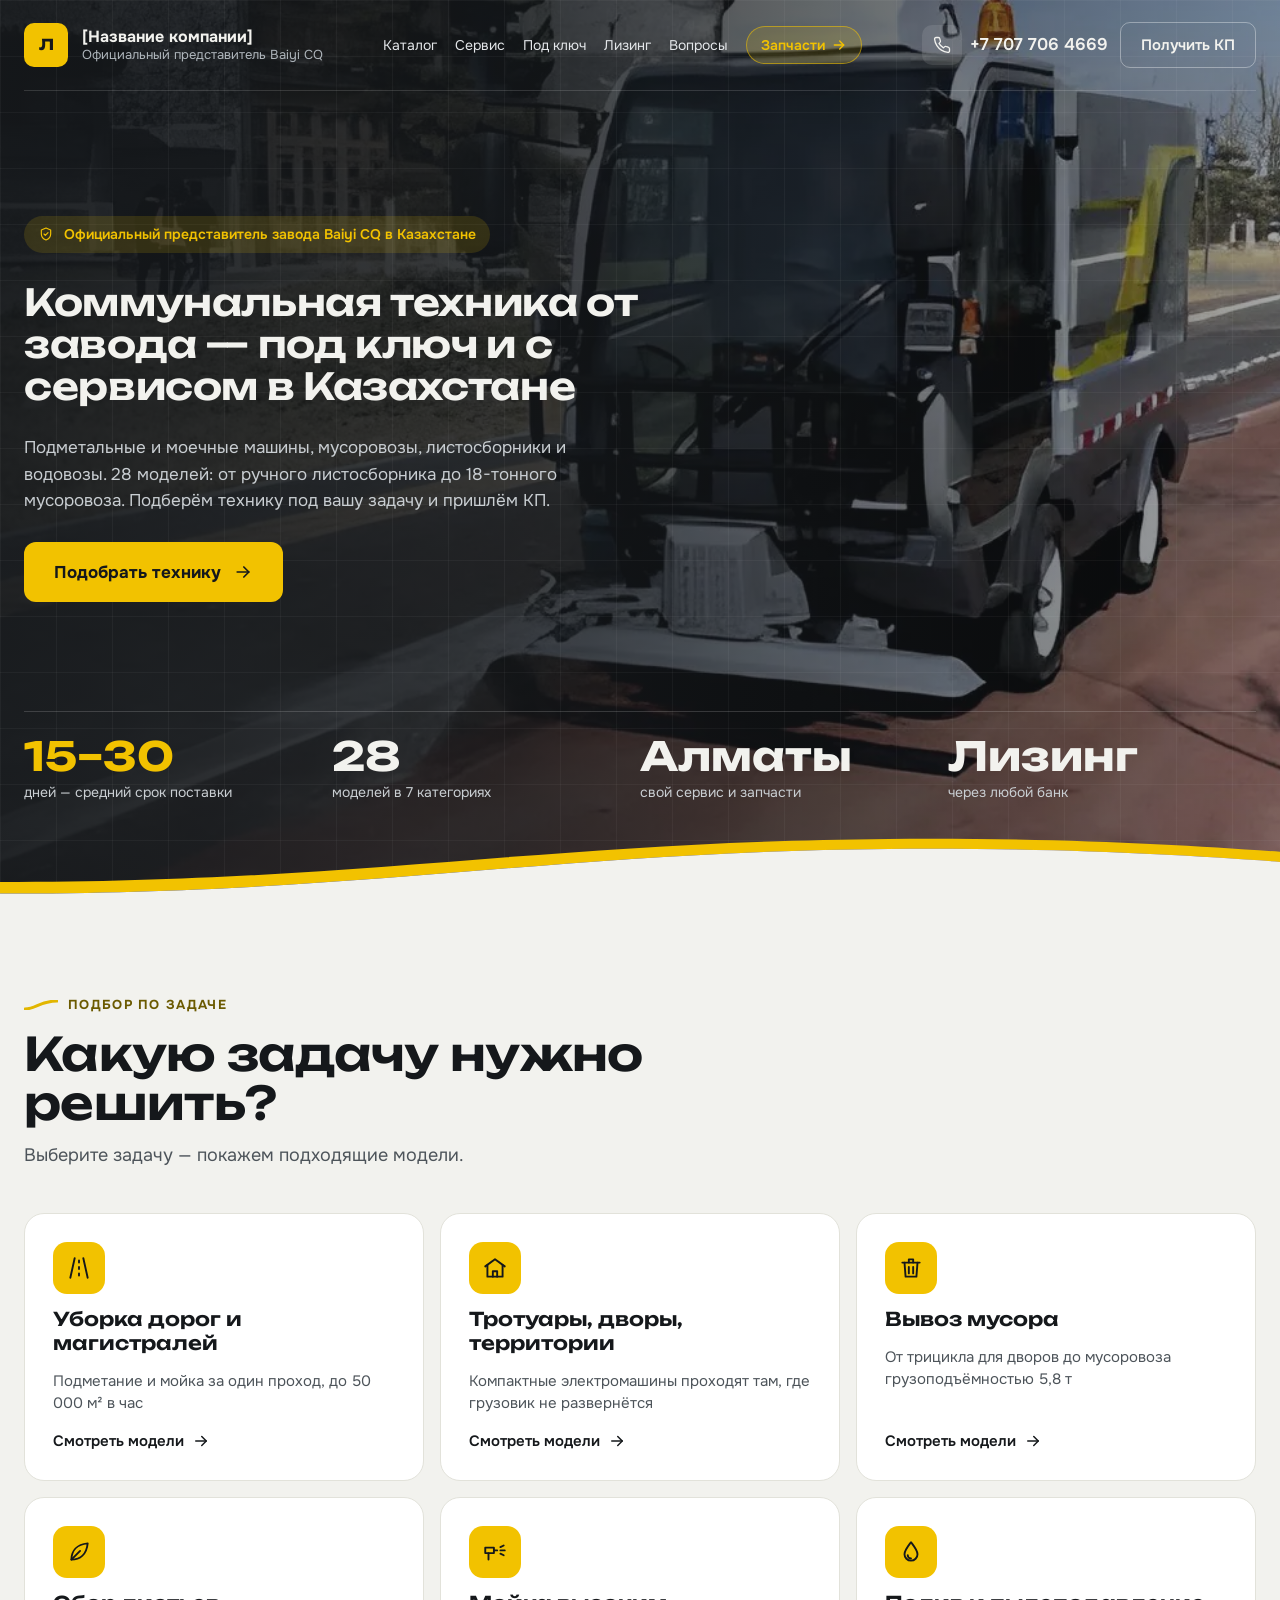
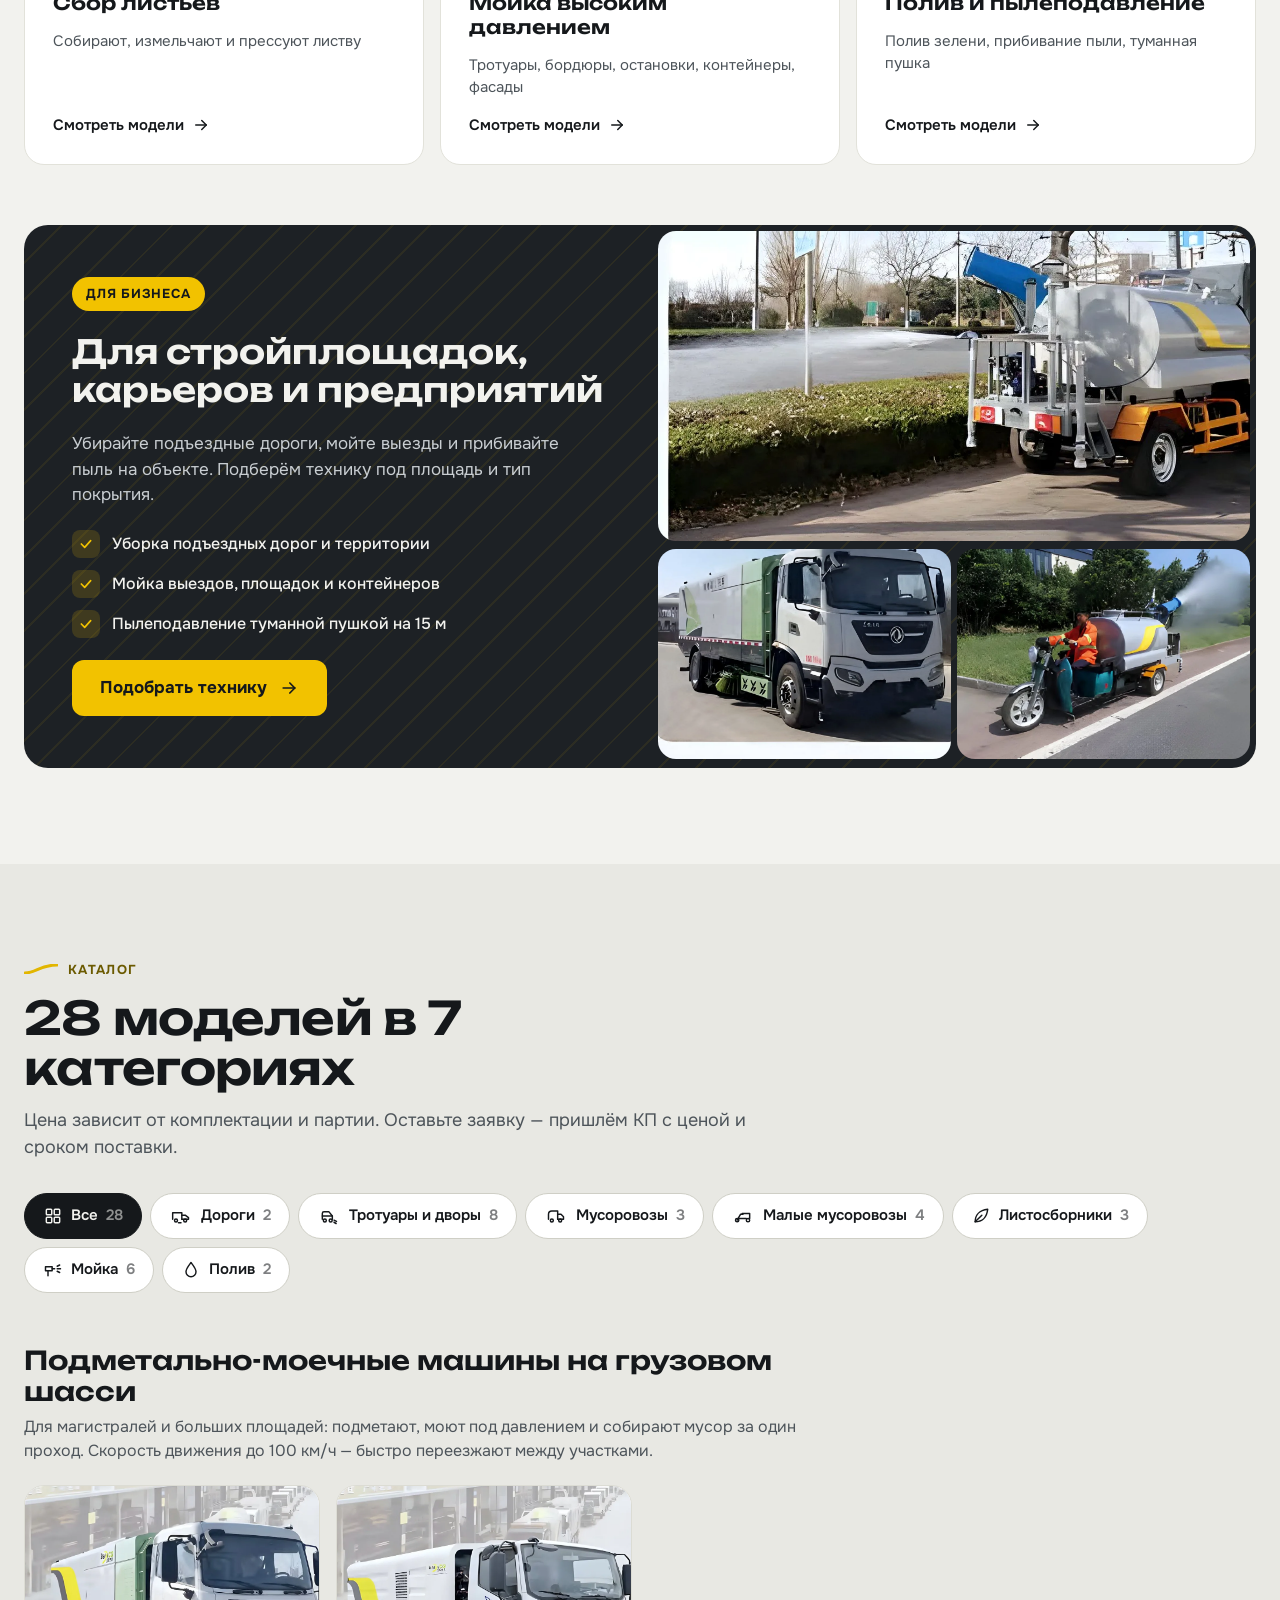
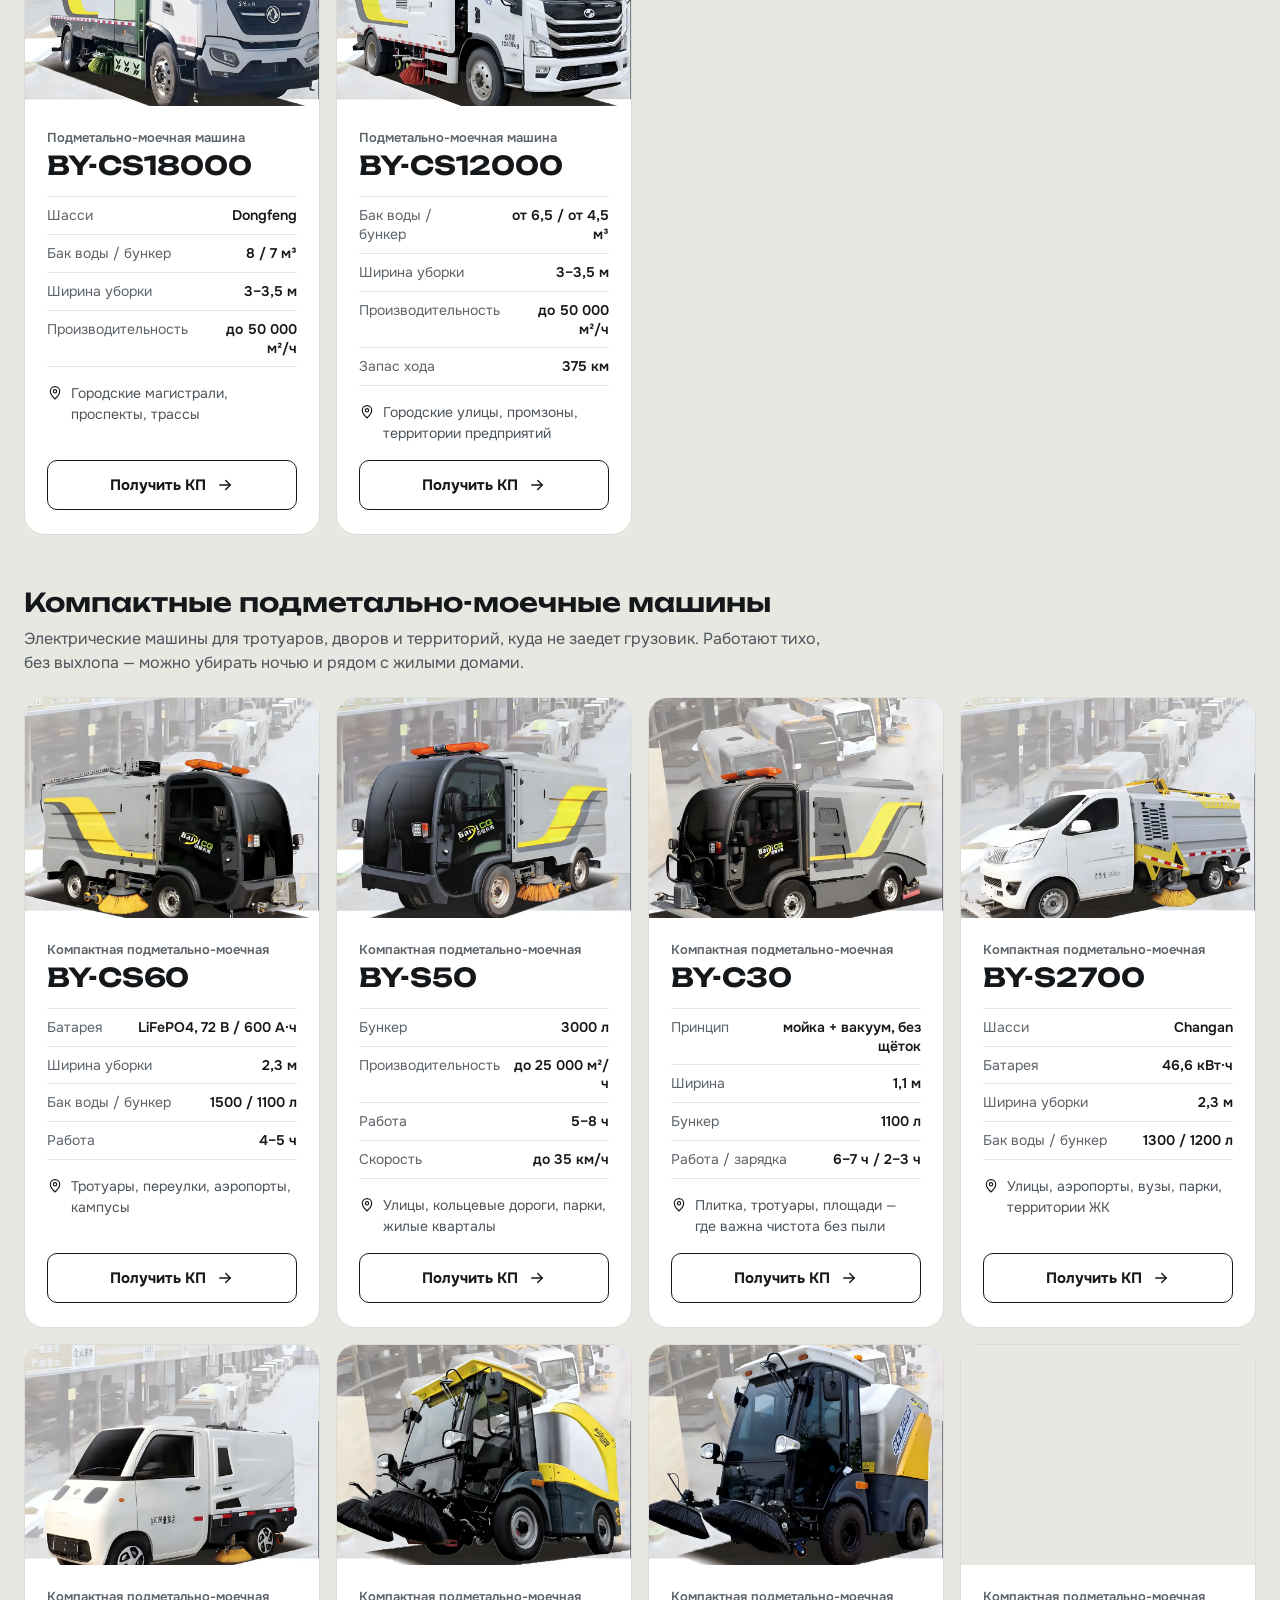
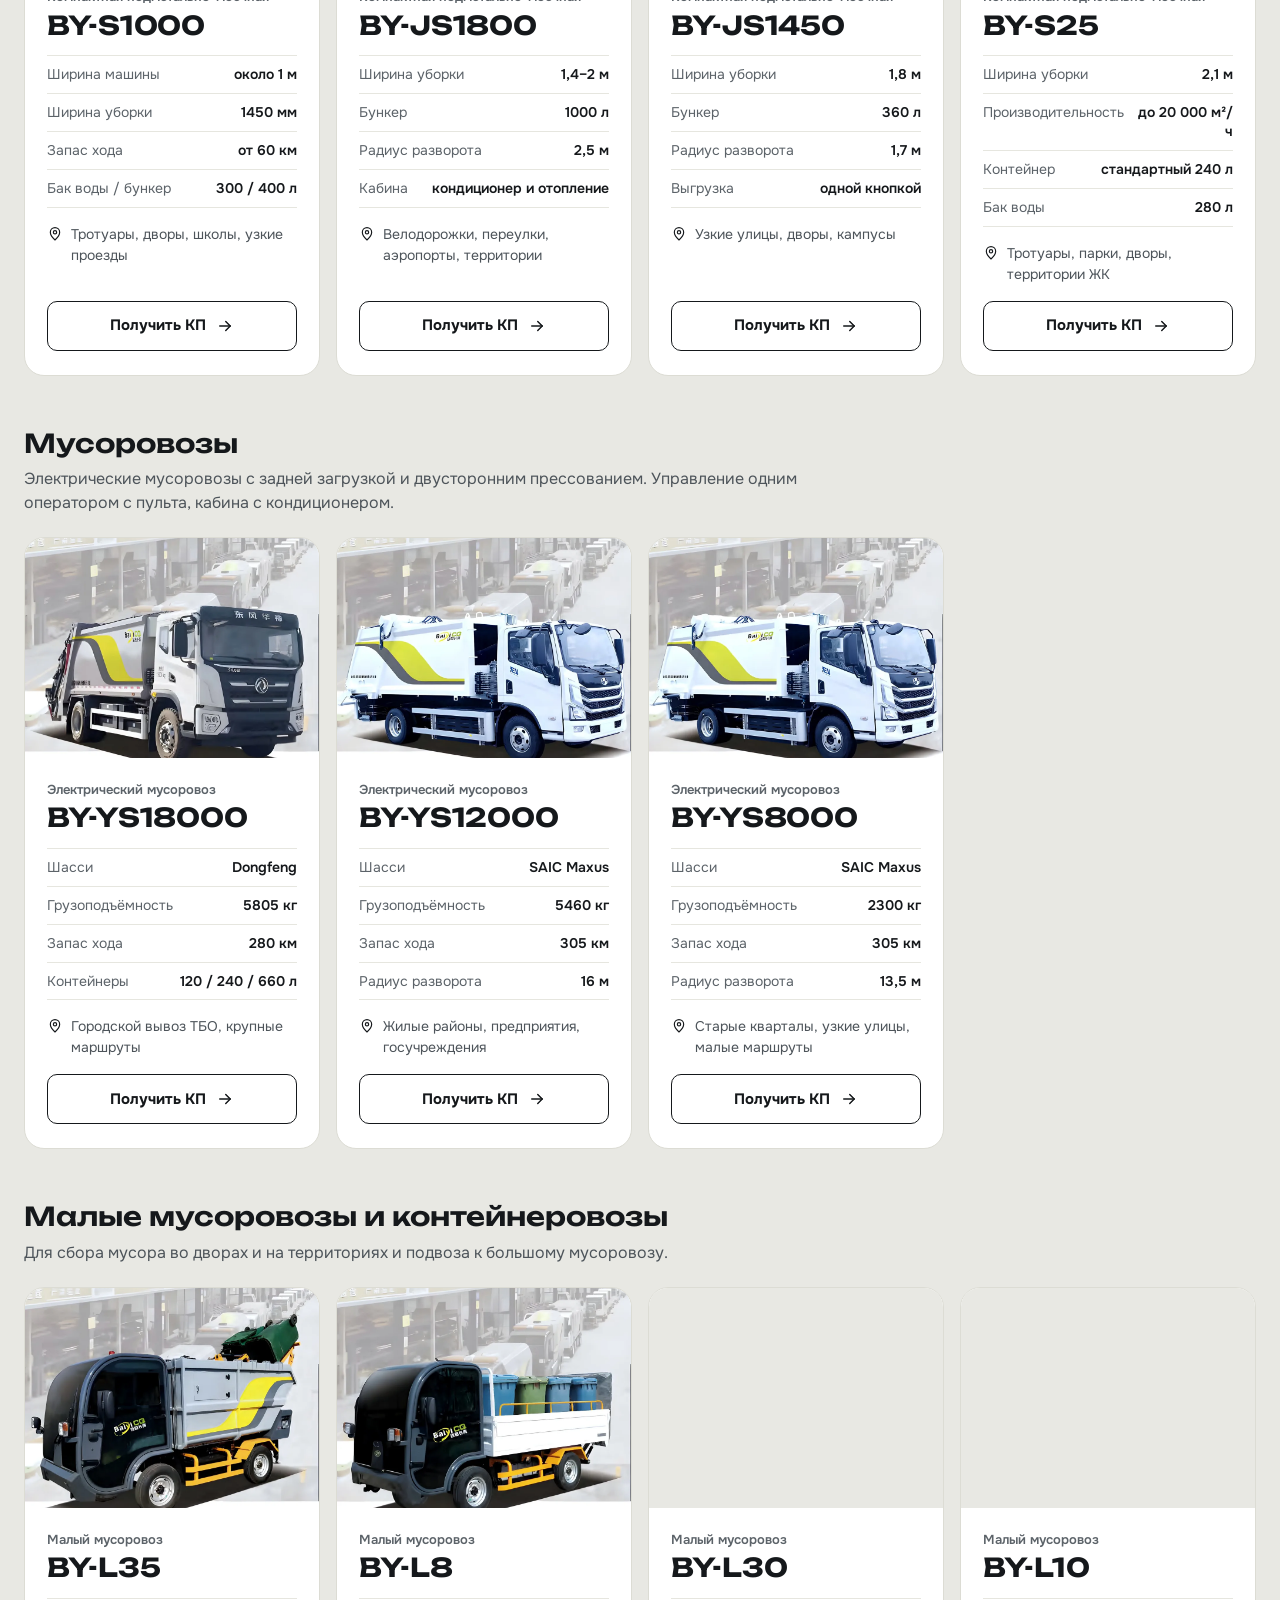
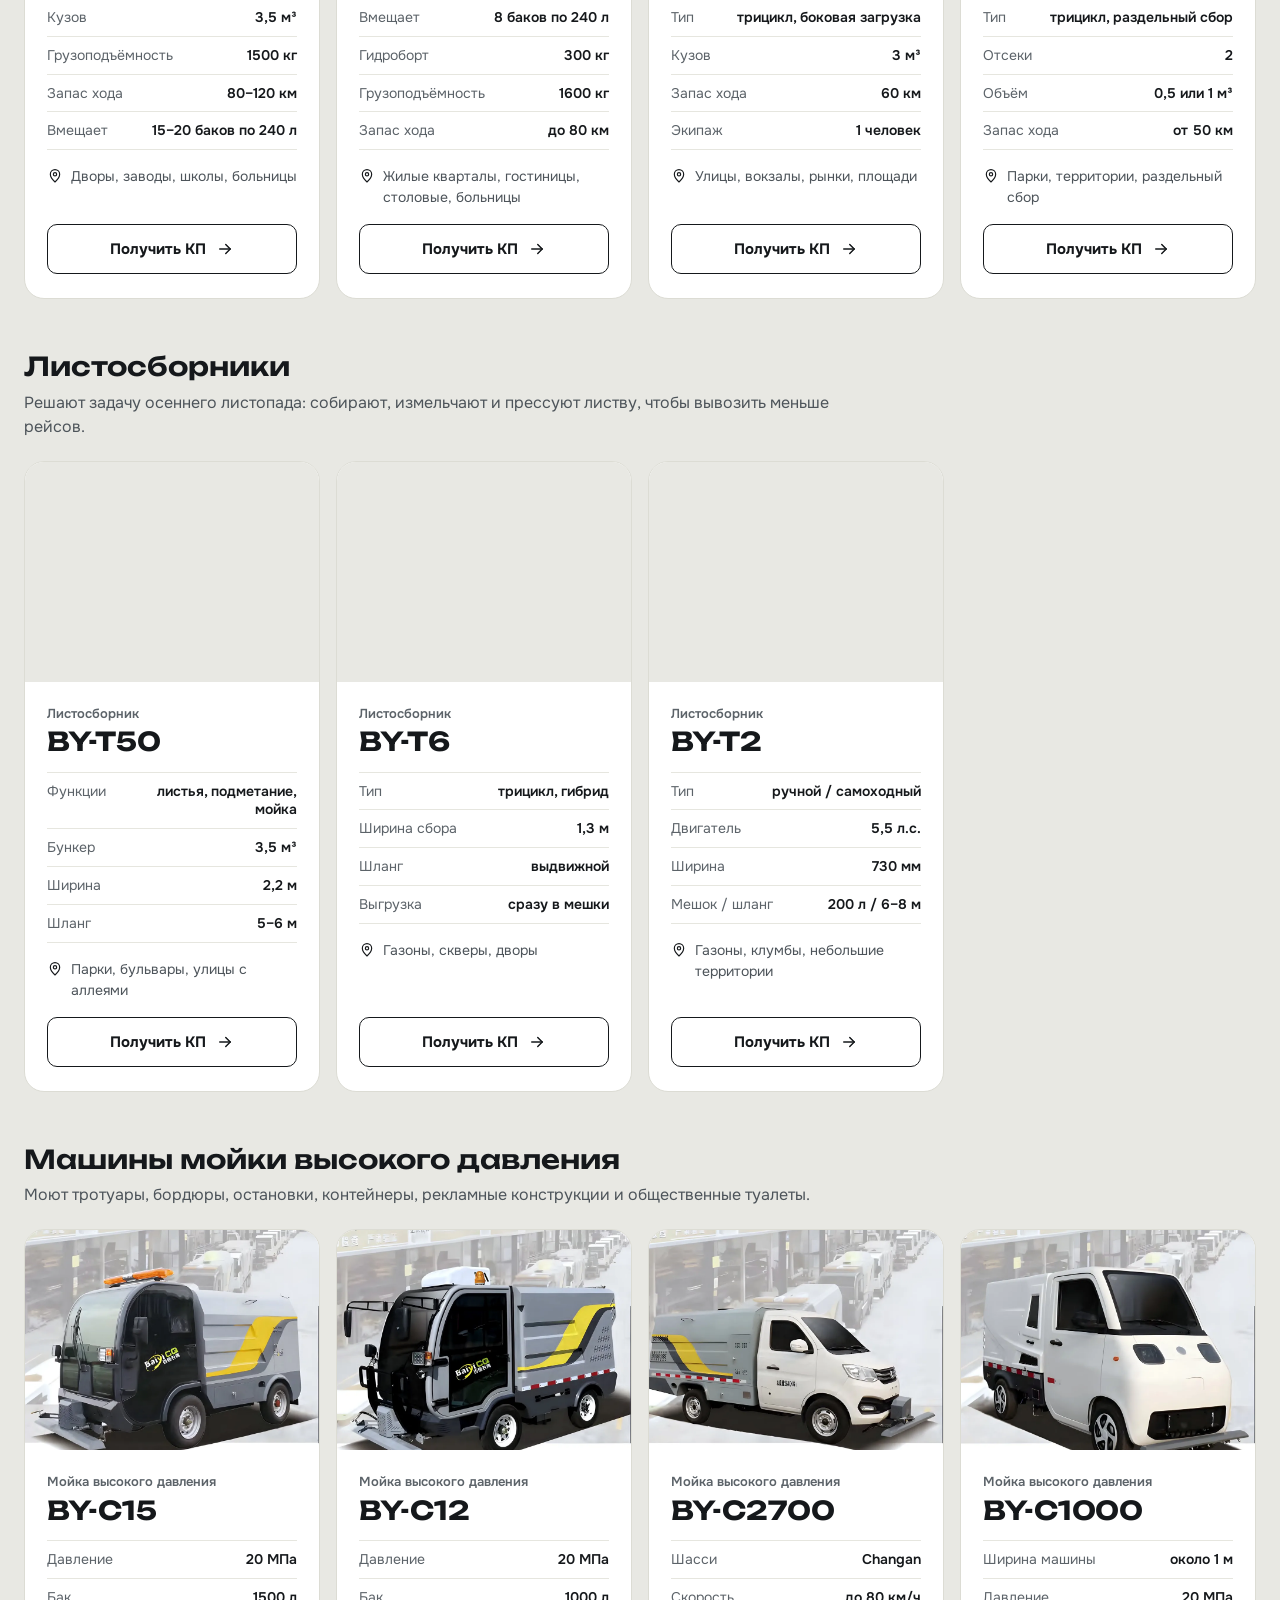
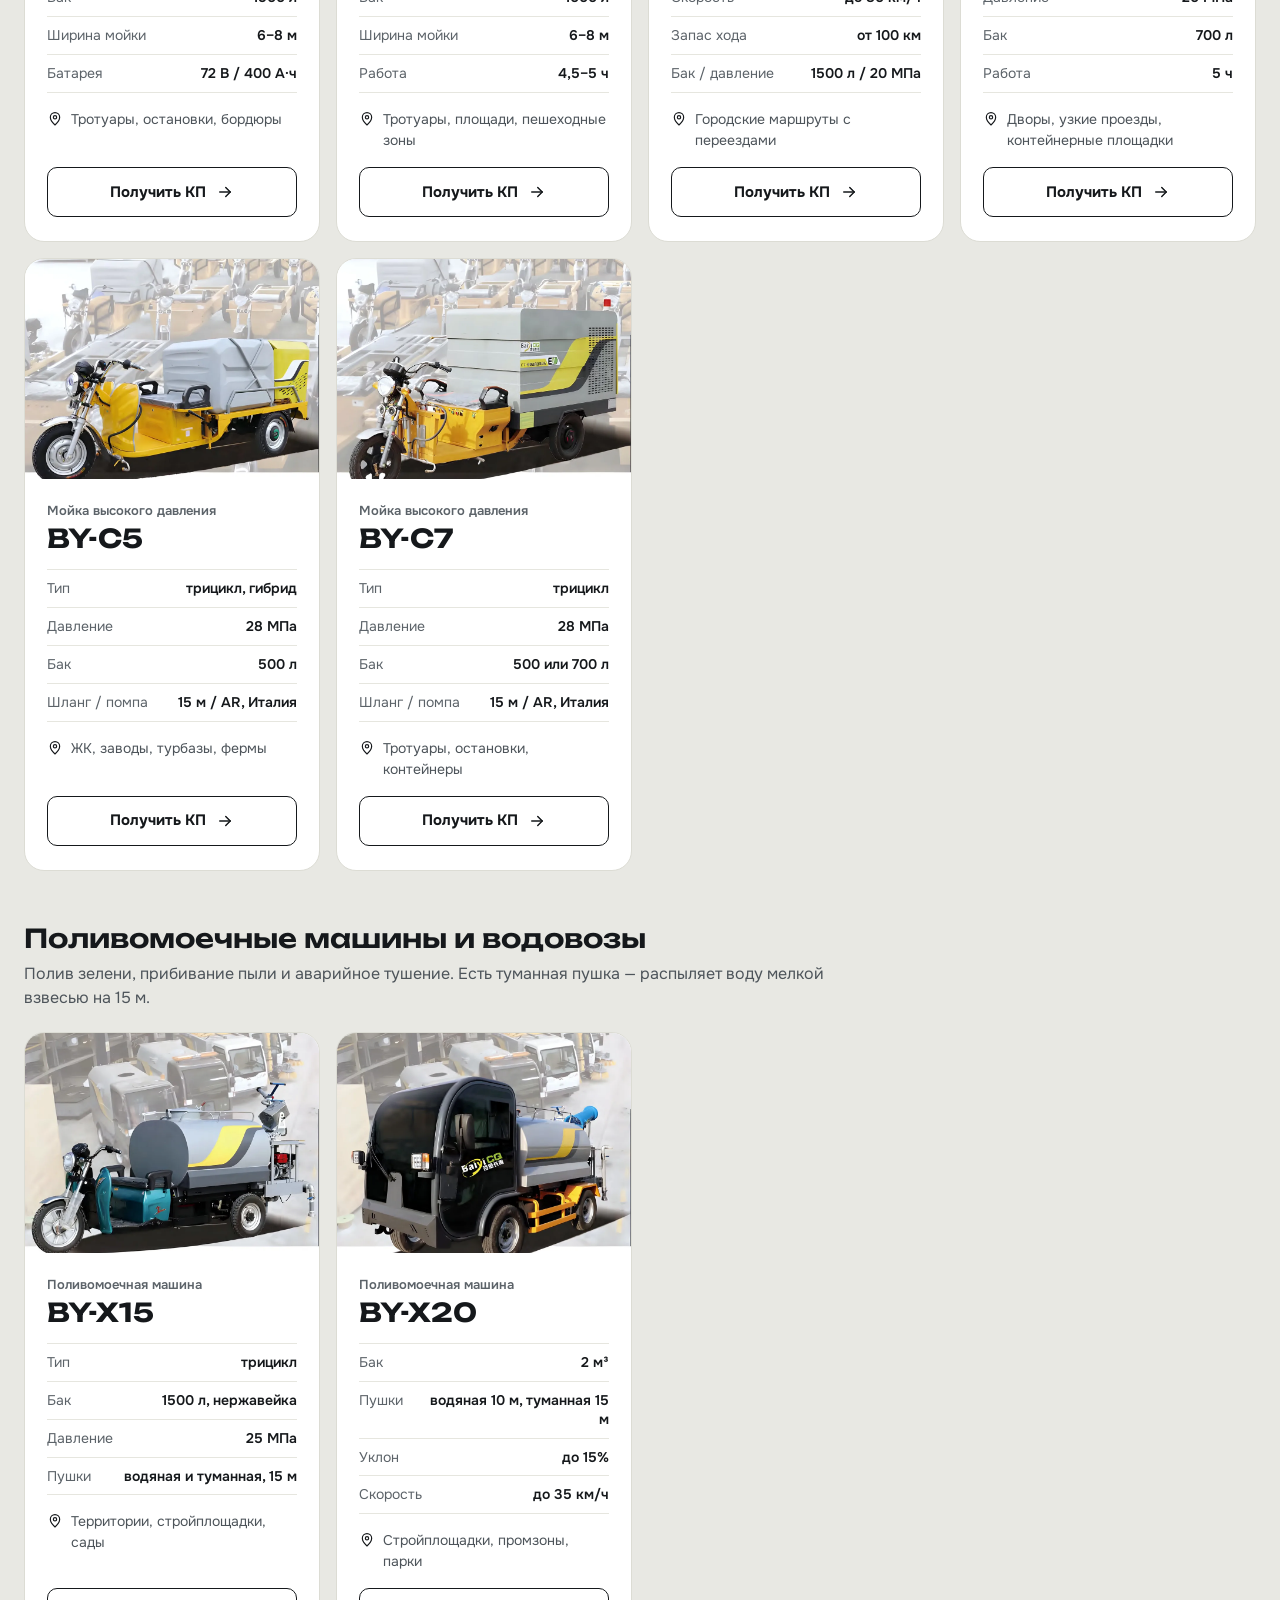
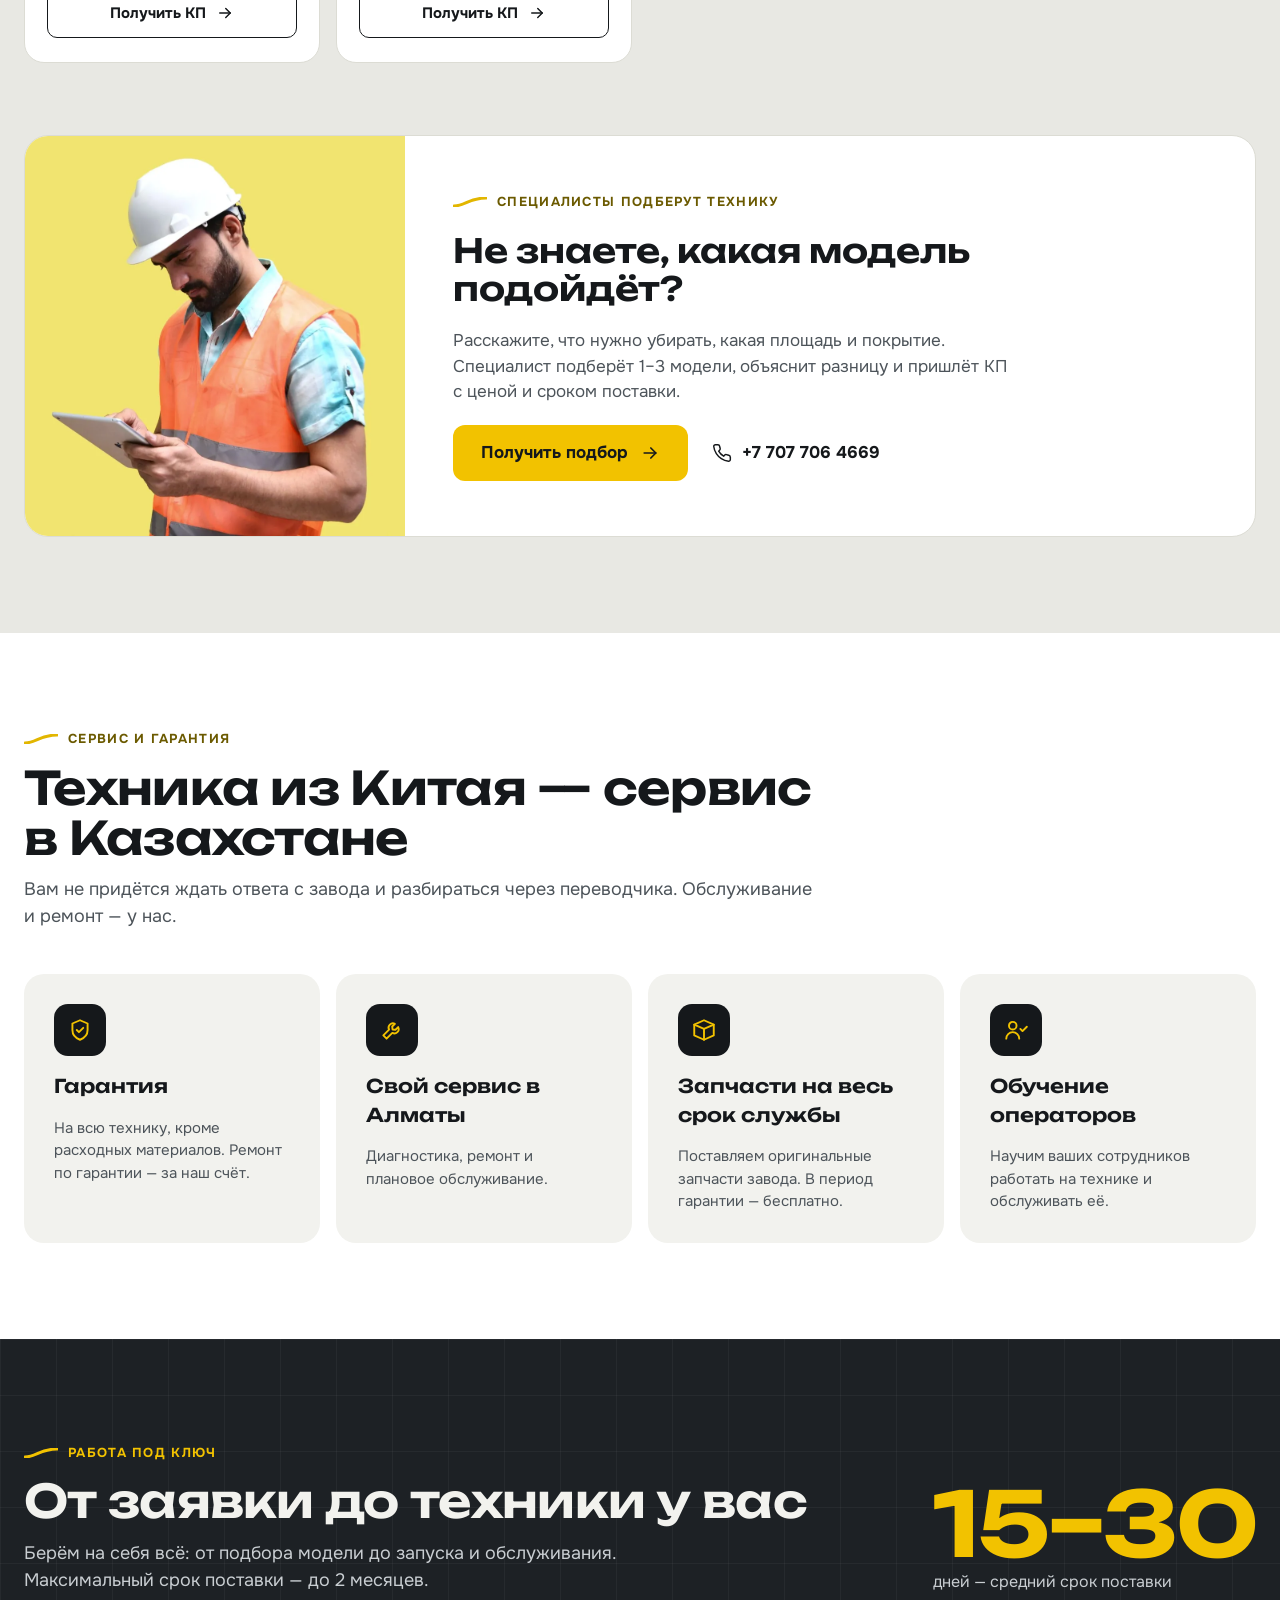
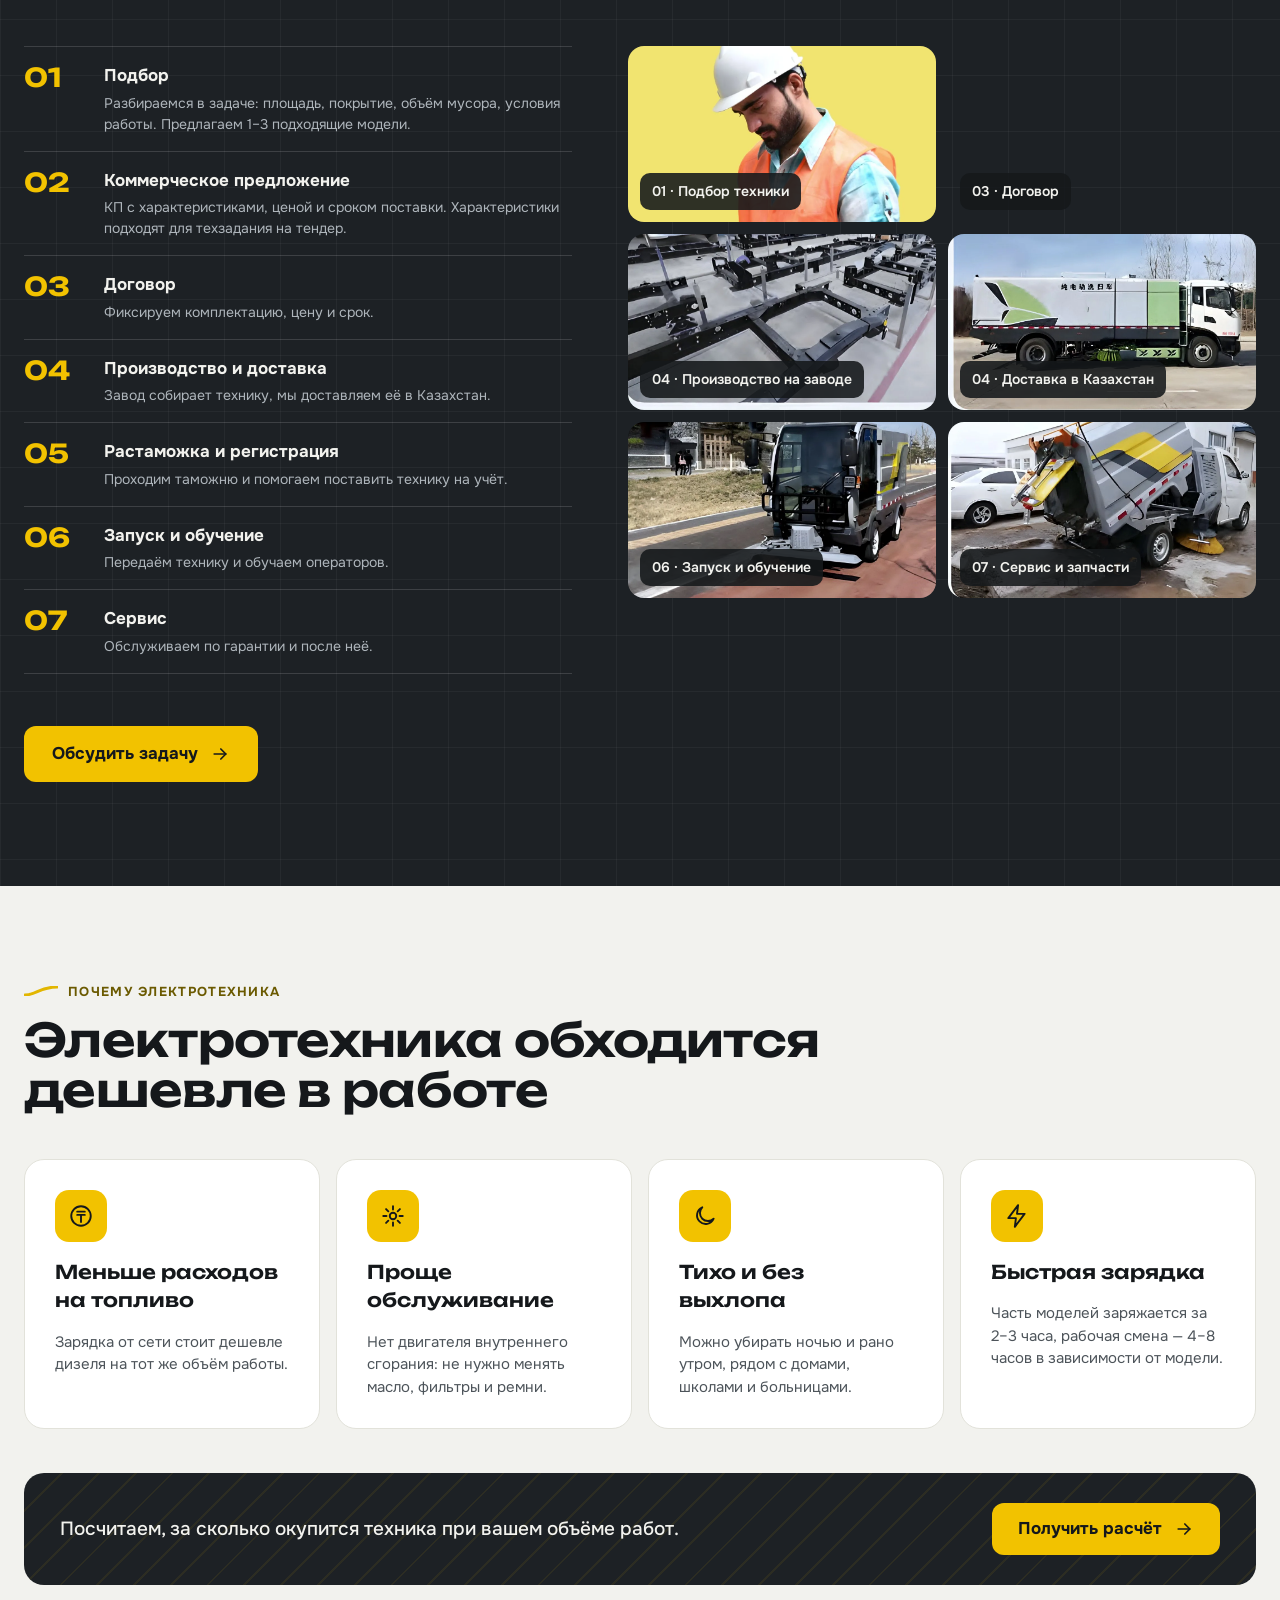
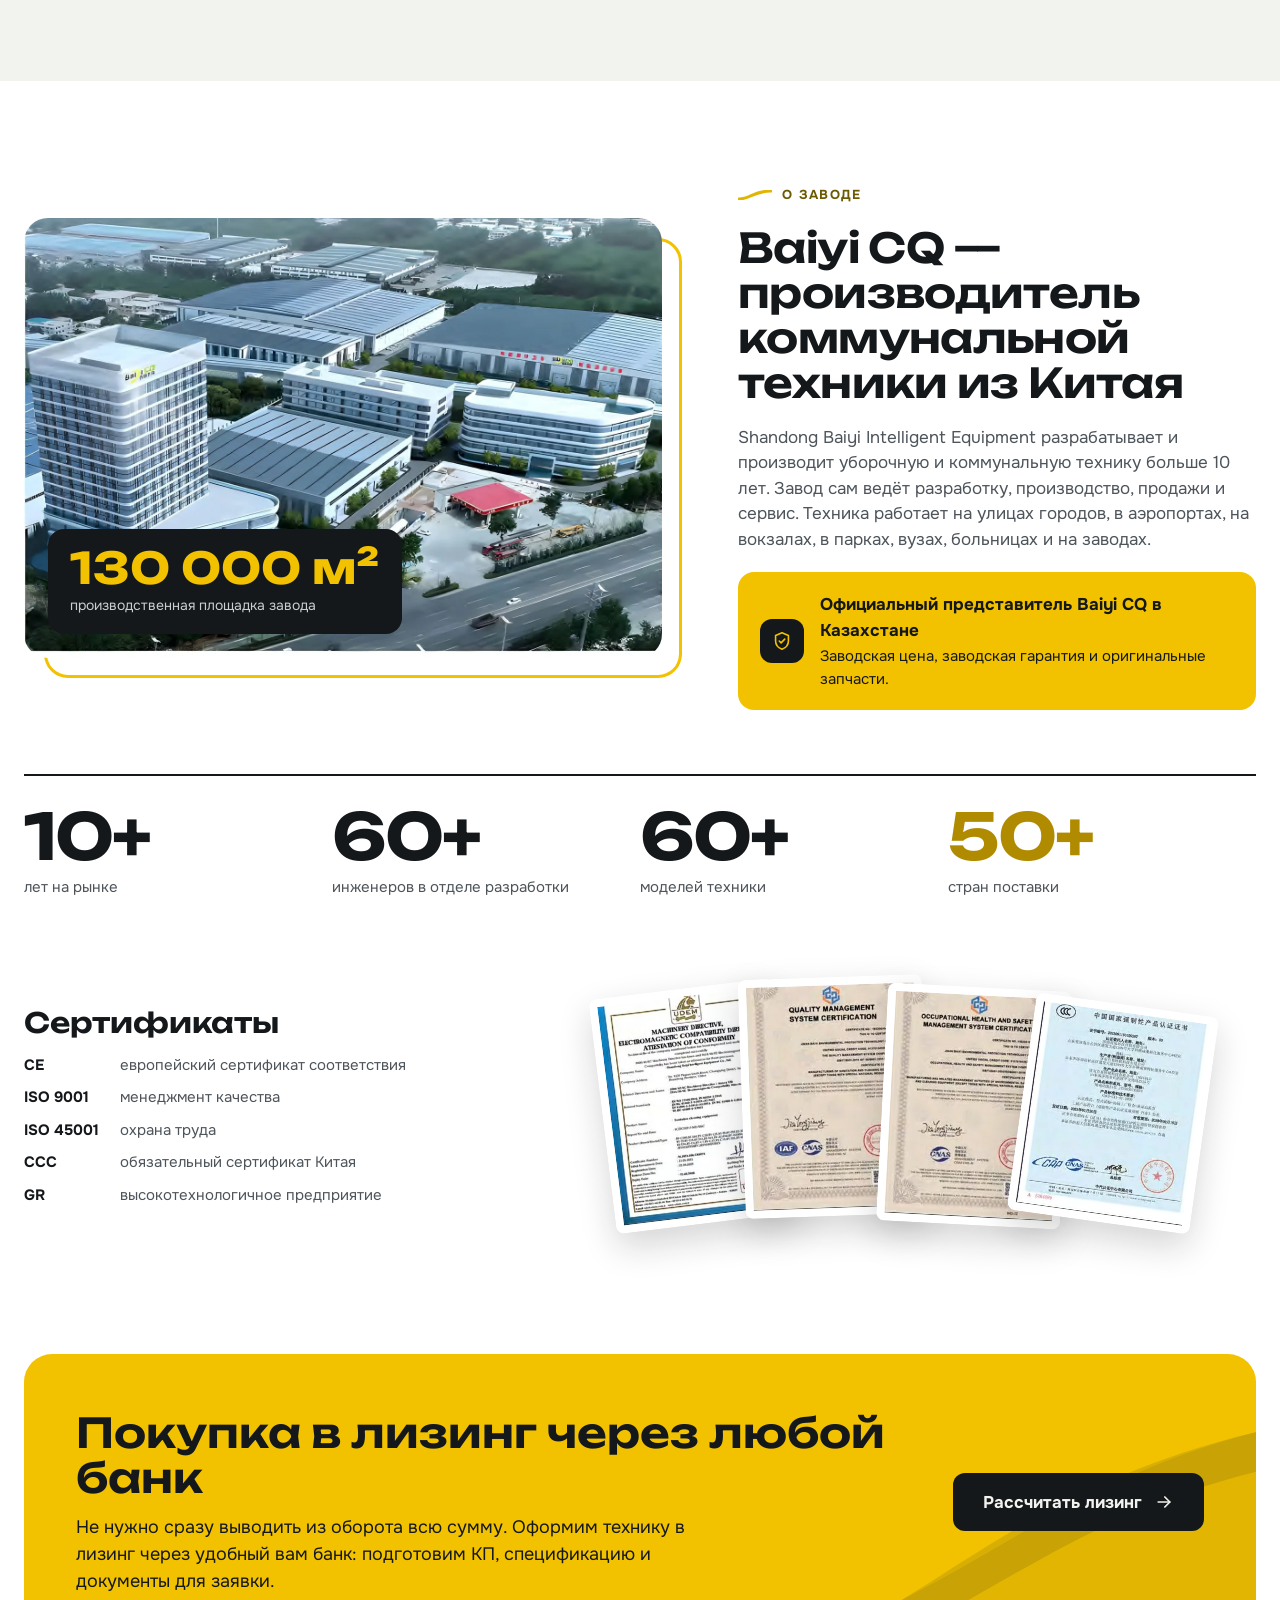
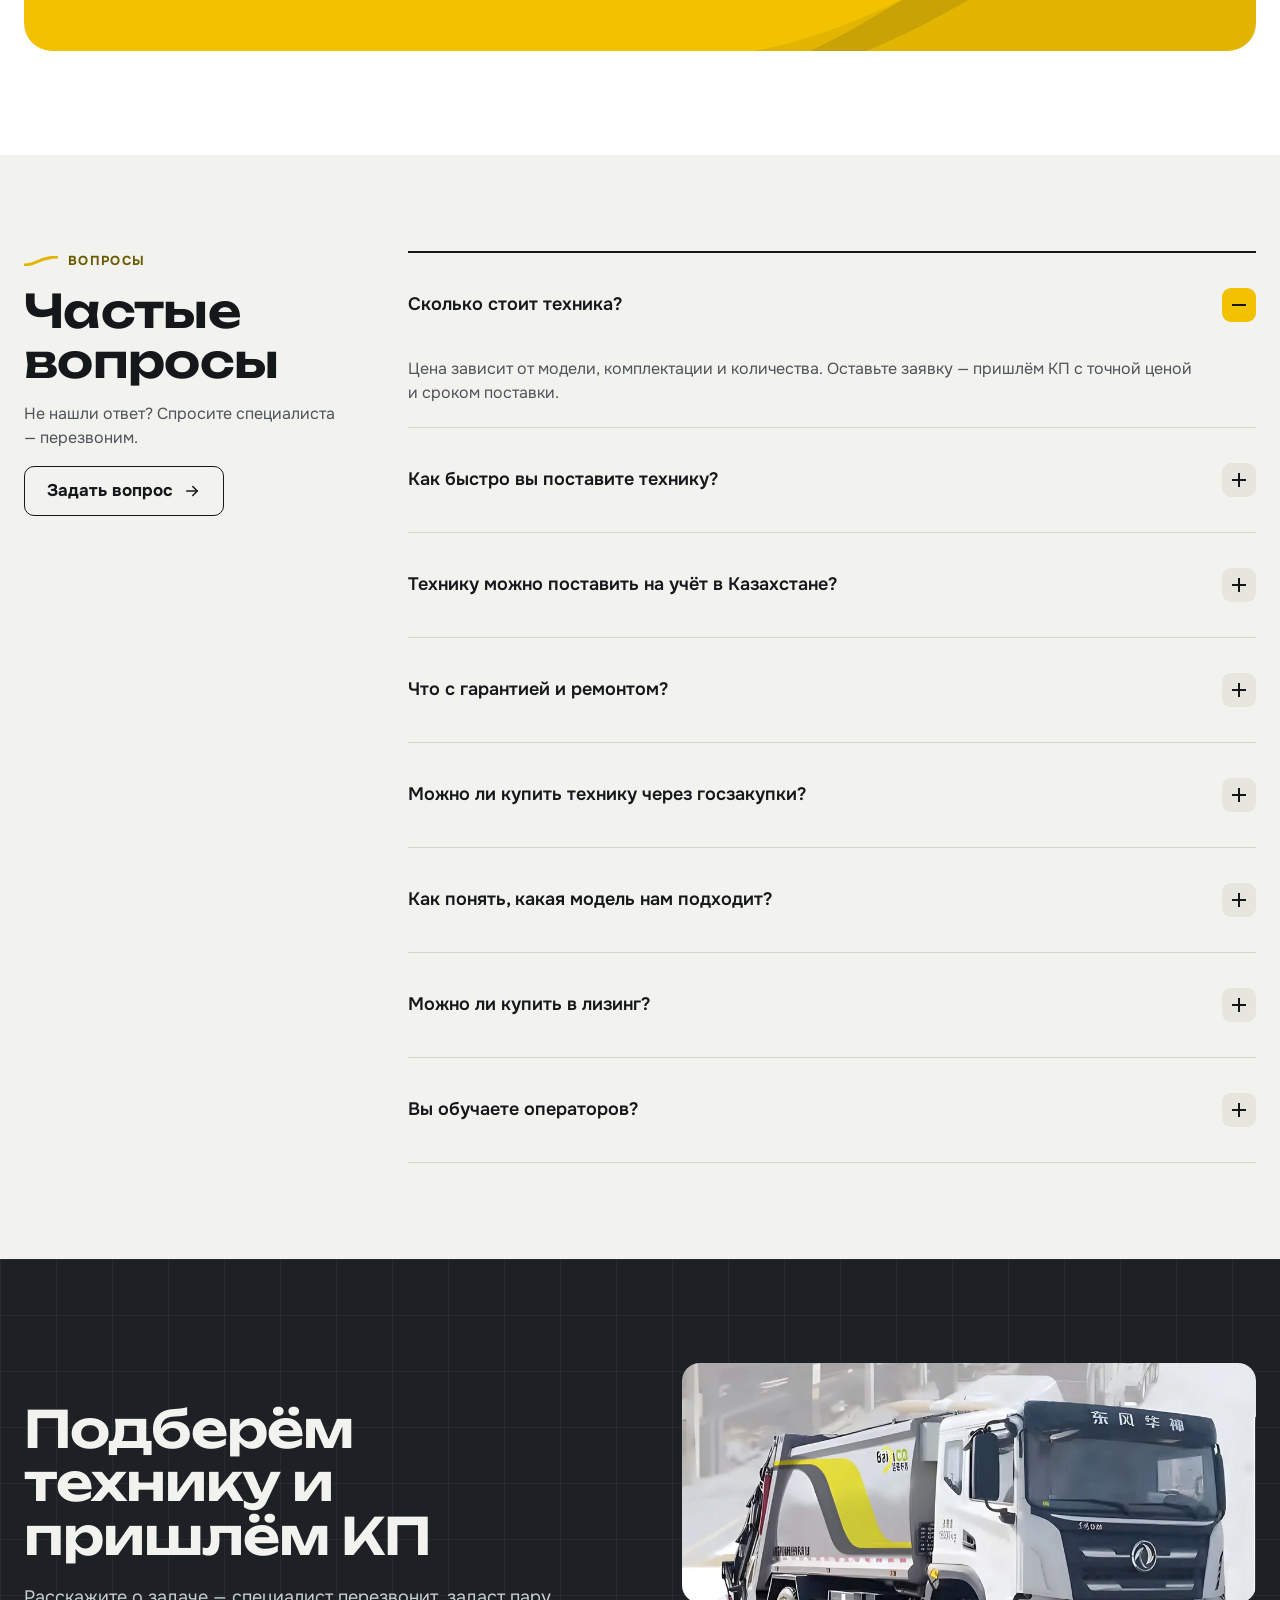
==== commit e22263a4: "Правки: фото техники клиента, формы имя+телефон, меню между страницами, мобильная версия Co-Authored" ====
--- a/index.html
+++ b/index.html
@@ -309,6 +309,20 @@
 .lead-2{display:grid;grid-template-columns:repeat(2,minmax(0,1fr));gap:12px}
 .hp{position:absolute;left:-9999px;width:1px;height:1px;overflow:hidden}
 @media (max-width:760px){.lead-box{padding:28px 20px 24px}.lead-2{grid-template-columns:minmax(0,1fr)}}
+
+.show-m{display:none !important}
+.nav-x{display:inline-flex;align-items:center;gap:6px;min-height:36px;padding:0 14px;border-radius:999px;background:rgba(242,194,0,.14);border:1.5px solid rgba(242,194,0,.55);color:#F2C200 !important;text-decoration:none;font-weight:600;font-size:14px;white-space:nowrap;transition:background-color .2s ease}
+.nav-x:hover{background:rgba(242,194,0,.26)}
+.fab{position:fixed;right:16px;bottom:16px;width:58px;height:58px;border-radius:50%;background:#F2C200;color:#15181B;align-items:center;justify-content:center;box-shadow:0 10px 28px rgba(0,0,0,.35);z-index:50}
+.swipe-hint{align-items:center;gap:8px;margin:-4px 0 0;font-size:14px;color:#4D545A}
+.more-btn{min-height:50px;border-radius:10px;border:1.5px solid #15181B;background:transparent;font:inherit;font-size:15px;font-weight:700;color:#15181B;cursor:pointer}
+@media (max-width:760px){
+.show-m{display:flex !important}
+.hero-sub{font-size:15px !important}
+.hero-in{gap:20px !important}
+[data-cat]:not(.open) .card:nth-of-type(n+3){display:none !important}
+[data-cat].open .more-btn{display:none !important}
+}
 </style>
 </head>
 <body>
@@ -328,14 +342,16 @@
 <span style="font-size: 13px; color: #AEB5BB">Официальный представитель Baiyi CQ</span>
 </div>
 </div>
-<nav class="nav" aria-label="Разделы" style="display: flex; flex-wrap: wrap; gap: 8px 28px; font-size: 15px">
+<nav class="nav" aria-label="Разделы" style="display: flex; flex-wrap: nowrap; align-items: center; gap: 8px 18px; font-size: 14px; white-space: nowrap">
 <a href="#catalog" style="color: #E4E7EA; text-decoration: none">Каталог</a>
 <a href="#service" style="color: #E4E7EA; text-decoration: none">Сервис</a>
 <a href="#turnkey" style="color: #E4E7EA; text-decoration: none">Под ключ</a>
 <a href="#leasing" style="color: #E4E7EA; text-decoration: none">Лизинг</a>
 <a href="#faq" style="color: #E4E7EA; text-decoration: none">Вопросы</a>
+<a href="/zapchasti/" class="nav-x">Запчасти <svg aria-hidden="true" width="16" height="16" viewBox="0 0 24 24" fill="none" stroke="currentColor" stroke-width="2" stroke-linecap="round" stroke-linejoin="round"><path d="M5 12h14"></path><path d="M13 6l6 6-6 6"></path></svg></a>
 </nav>
-<div style="display: flex; align-items: center; gap: 16px; flex: 0 0 auto">
+<div style="display: flex; align-items: center; gap: 12px; flex: 0 0 auto">
+<a href="/zapchasti/" class="nav-x show-m">Запчасти <svg aria-hidden="true" width="16" height="16" viewBox="0 0 24 24" fill="none" stroke="currentColor" stroke-width="2" stroke-linecap="round" stroke-linejoin="round"><path d="M5 12h14"></path><path d="M13 6l6 6-6 6"></path></svg></a>
 <a href="tel:+77077064669" aria-label="Позвонить: +7 707 706 4669" style="display: inline-flex; align-items: center; gap: 8px; min-height: 44px; color: #F2F2EE; text-decoration: none; font-weight: 600">
 <span style="width: 40px; height: 40px; border-radius: 10px; background: rgba(255,255,255,0.1); display: inline-flex; align-items: center; justify-content: center"><svg aria-hidden="true" width="18" height="18" viewBox="0 0 24 24" fill="none" stroke="currentColor" stroke-width="1.75" stroke-linecap="round" stroke-linejoin="round"><path d="M22 16.9v3a2 2 0 0 1-2.2 2 19.8 19.8 0 0 1-8.6-3.1 19.5 19.5 0 0 1-6-6A19.8 19.8 0 0 1 2.1 4.2 2 2 0 0 1 4.1 2h3a2 2 0 0 1 2 1.7c.1.9.4 1.8.7 2.7a2 2 0 0 1-.5 2.1L8 9.8a16 16 0 0 0 6 6l1.3-1.3a2 2 0 0 1 2.1-.5c.9.3 1.8.6 2.7.7a2 2 0 0 1 1.7 2z"></path></svg></span>
 <span class="hide-m">+7 707 706 4669</span></a>
@@ -344,11 +360,11 @@
 </header>
 
 <div class="hero-in" style="display: flex; flex-direction: column; justify-content: center; gap: 28px; max-width: 720px; min-height: 460px; padding: 88px 0 72px">
-<span style="align-self: flex-start; display: inline-flex; align-items: center; gap: 10px; padding: 8px 14px; border-radius: 999px; background: rgba(242,194,0,0.14); color: #F2C200; font-size: 14px; font-weight: 600">
+<span class="hide-m" style="align-self: flex-start; display: inline-flex; align-items: center; gap: 10px; padding: 8px 14px; border-radius: 999px; background: rgba(242,194,0,0.14); color: #F2C200; font-size: 14px; font-weight: 600">
 <svg aria-hidden="true" width="16" height="16" viewBox="0 0 24 24" fill="none" stroke="currentColor" stroke-width="1.75" stroke-linecap="round" stroke-linejoin="round"><path d="M12 3l7 3v6c0 4.5-3 7.5-7 9-4-1.5-7-4.5-7-9V6z"></path><path d="M9 12l2 2 4-4"></path></svg>
 Официальный представитель завода Baiyi CQ в Казахстане</span>
 <h1 style="margin: 0; font-family: 'Unbounded', sans-serif; font-weight: 600; font-size: clamp(28px, 2.9vw, 44px); line-height: 1.14; letter-spacing: -0.01em">Коммунальная техника от завода — под ключ и с сервисом в Казахстане</h1>
-<p style="margin: 0; font-size: 19px; line-height: 1.55; color: #D2D7DB; max-width: 600px">Подметальные и моечные машины, мусоровозы, листосборники и водовозы. 28 моделей: от ручного листосборника до 18-тонного мусоровоза. Подберём технику под вашу задачу и пришлём КП.</p>
+<p class="hero-sub" style="margin: 0; font-size: 17px; line-height: 1.55; color: #C9CED2; max-width: 560px">Подметальные и моечные машины, мусоровозы, листосборники и водовозы. 28 моделей: от ручного листосборника до 18-тонного мусоровоза. Подберём технику под вашу задачу и пришлём КП.</p>
 <a href="#lead" data-open-form class="btn btn-y" style="align-self: flex-start; display: inline-flex; align-items: center; gap: 12px; min-height: 60px; padding: 0 30px; border-radius: 12px; background: #F2C200; color: #15181B; text-decoration: none; font-weight: 700; font-size: 17px">Подобрать технику
 <svg class="arr" aria-hidden="true" width="20" height="20" viewBox="0 0 24 24" fill="none" stroke="currentColor" stroke-width="2" stroke-linecap="round" stroke-linejoin="round"><path d="M5 12h14"></path><path d="M13 6l6 6-6 6"></path></svg></a>
 </div>
@@ -438,13 +454,9 @@
 <a href="#lead" data-open-form class="btn btn-y" style="align-self: flex-start; display: inline-flex; align-items: center; gap: 12px; min-height: 56px; padding: 0 28px; border-radius: 12px; background: #F2C200; color: #15181B; text-decoration: none; font-weight: 700; font-size: 17px">Подобрать технику <svg class="arr" aria-hidden="true" width="20" height="20" viewBox="0 0 24 24" fill="none" stroke="currentColor" stroke-width="2" stroke-linecap="round" stroke-linejoin="round"><path d="M5 12h14"></path><path d="M13 6l6 6-6 6"></path></svg></a>
 </div>
 <div style="flex: 1 1 520px; min-width: 0; position: relative; display: grid; grid-template-columns: repeat(2, minmax(0, 1fr)); gap: 6px; padding: 6px">
-<img loading="lazy" decoding="async" class="h-big" src="/img/quarry.webp" alt="Карьерный самосвал на пыльной дороге" style="grid-column: span 2; display: block; width: 100%; height: 310px; object-fit: cover; border-radius: 18px">
-<img loading="lazy" decoding="async" class="h-ph" src="/img/excavator.webp" alt="Экскаватор грузит грунт в самосвал на стройплощадке" style="display: block; width: 100%; height: 210px; object-fit: cover; border-radius: 18px">
+<img loading="lazy" decoding="async" class="h-big" src="/img/x20-street.webp" alt="Водовоз BY-X20 с туманной пушкой прибивает пыль" style="grid-column: span 2; display: block; width: 100%; height: 310px; object-fit: cover; border-radius: 18px">
+<img loading="lazy" decoding="async" class="h-ph" src="/img/cs18000-road.webp" alt="Подметально-моечная машина BY-CS18000 убирает дорогу" style="display: block; width: 100%; height: 210px; object-fit: cover; border-radius: 18px">
 <img loading="lazy" decoding="async" class="h-ph" src="/img/x15-fog-cannon.webp" alt="Водовоз BY-X15 с туманной пушкой прибивает пыль" style="display: block; width: 100%; height: 210px; object-fit: cover; border-radius: 18px">
-<div style="position: absolute; right: 22px; bottom: 22px; display: flex; flex-direction: column; padding: 12px 16px; border-radius: 12px; background: #F2C200; color: #15181B; line-height: 1.2">
-<span style="font-family: 'Unbounded', sans-serif; font-weight: 700; font-size: 22px">до 15 м</span>
-<span style="font-size: 13px; font-weight: 600">дальность туманной пушки</span>
-</div>
 </div>
 </div>
 </div>
@@ -469,6 +481,8 @@
 <button type="button" role="tab" class="tab" aria-selected="false" data-tab="wash"><svg aria-hidden="true" width="20" height="20" viewBox="0 0 24 24" fill="none" stroke="currentColor" stroke-width="1.75" stroke-linecap="round" stroke-linejoin="round"><path d="M3 8h8v5H3z"></path><path d="M11 10.5h3"></path><path d="M17 7.5l3-1.5"></path><path d="M17 10.5h4"></path><path d="M17 13.5l3 1.5"></path><path d="M6 13v6"></path></svg>Мойка <span style="opacity: 0.55">6</span></button>
 <button type="button" role="tab" class="tab" aria-selected="false" data-tab="water"><svg aria-hidden="true" width="20" height="20" viewBox="0 0 24 24" fill="none" stroke="currentColor" stroke-width="1.75" stroke-linecap="round" stroke-linejoin="round"><path d="M12 3c3 4 6 7.5 6 11a6 6 0 0 1-12 0c0-3.5 3-7 6-11z"></path></svg>Полив <span style="opacity: 0.55">2</span></button>
 </div>
+<p class="swipe-hint show-m"><svg aria-hidden="true" width="22" height="22" viewBox="0 0 24 24" fill="none" stroke="#15181B" stroke-width="1.75" stroke-linecap="round" stroke-linejoin="round"><path d="M8 8H3l3-3M3 8l3 3"></path><path d="M16 8h5l-3-3M21 8l-3 3"></path><path d="M10 21v-6.5a1.5 1.5 0 0 1 3 0V17l3.2.5a2 2 0 0 1 1.7 2.3L17.6 21"></path></svg>Листайте вбок — здесь все 8 категорий</p>
+
 
 
 <div data-cat="roads" style="display: flex; flex-direction: column; gap: 22px; padding-top: 20px">
@@ -839,6 +853,7 @@
 </article>
 
 </div>
+<button type="button" class="more-btn show-m" data-more>Показать ещё 6 моделей</button>
 </div>
 
 <div data-cat="garbage" style="display: flex; flex-direction: column; gap: 22px; padding-top: 20px">
@@ -954,6 +969,7 @@
 </article>
 
 </div>
+<button type="button" class="more-btn show-m" data-more>Показать ещё 1 модель</button>
 </div>
 
 <div data-cat="small" style="display: flex; flex-direction: column; gap: 22px; padding-top: 20px">
@@ -1104,6 +1120,7 @@
 </article>
 
 </div>
+<button type="button" class="more-btn show-m" data-more>Показать ещё 2 модели</button>
 </div>
 
 <div data-cat="leaves" style="display: flex; flex-direction: column; gap: 22px; padding-top: 20px">
@@ -1219,6 +1236,7 @@
 </article>
 
 </div>
+<button type="button" class="more-btn show-m" data-more>Показать ещё 1 модель</button>
 </div>
 
 <div data-cat="wash" style="display: flex; flex-direction: column; gap: 22px; padding-top: 20px">
@@ -1439,6 +1457,7 @@
 </article>
 
 </div>
+<button type="button" class="more-btn show-m" data-more>Показать ещё 4 модели</button>
 </div>
 
 <div data-cat="water" style="display: flex; flex-direction: column; gap: 22px; padding-top: 20px">
@@ -1598,9 +1617,9 @@
 <figure style="margin: 0; position: relative"><img loading="lazy" decoding="async" src="/img/specialist.webp" alt="Специалист в каске подбирает технику на планшете" style="display: block; width: 100%; height: 176px; object-fit: cover; object-position: center 25%; border-radius: 16px"><figcaption style="position: absolute; left: 12px; bottom: 12px; padding: 8px 12px; border-radius: 10px; background: rgba(21,24,27,0.88); color: #F2F2EE; font-size: 14px; font-weight: 600">01 · Подбор техники</figcaption></figure>
 <figure style="margin: 0; position: relative"><img loading="lazy" decoding="async" src="/img/contract.webp" alt="Рукопожатие при заключении договора" style="display: block; width: 100%; height: 176px; object-fit: cover; border-radius: 16px"><figcaption style="position: absolute; left: 12px; bottom: 12px; padding: 8px 12px; border-radius: 10px; background: rgba(21,24,27,0.88); color: #F2F2EE; font-size: 14px; font-weight: 600">03 · Договор</figcaption></figure>
 <figure style="margin: 0; position: relative"><img loading="lazy" decoding="async" src="/img/factory-line.webp" alt="Рамы шасси на производственной линии завода" style="display: block; width: 100%; height: 176px; object-fit: cover; border-radius: 16px"><figcaption style="position: absolute; left: 12px; bottom: 12px; padding: 8px 12px; border-radius: 10px; background: rgba(21,24,27,0.88); color: #F2F2EE; font-size: 14px; font-weight: 600">04 · Производство на заводе</figcaption></figure>
-<figure style="margin: 0; position: relative"><img loading="lazy" decoding="async" src="/img/delivery.webp" alt="Грузовики на трассе" style="display: block; width: 100%; height: 176px; object-fit: cover; border-radius: 16px"><figcaption style="position: absolute; left: 12px; bottom: 12px; padding: 8px 12px; border-radius: 10px; background: rgba(21,24,27,0.88); color: #F2F2EE; font-size: 14px; font-weight: 600">04 · Доставка в Казахстан</figcaption></figure>
+<figure style="margin: 0; position: relative"><img loading="lazy" decoding="async" src="/img/cs18000-side.webp" alt="Подметально-моечная машина на шасси Dongfeng" style="display: block; width: 100%; height: 176px; object-fit: cover; border-radius: 16px"><figcaption style="position: absolute; left: 12px; bottom: 12px; padding: 8px 12px; border-radius: 10px; background: rgba(21,24,27,0.88); color: #F2F2EE; font-size: 14px; font-weight: 600">04 · Доставка в Казахстан</figcaption></figure>
 <figure style="margin: 0; position: relative"><img src="/img/c12-street-wash.webp" alt="Машина BY-C12 моет улицу" style="display: block; width: 100%; height: 176px; object-fit: cover; border-radius: 16px"><figcaption style="position: absolute; left: 12px; bottom: 12px; padding: 8px 12px; border-radius: 10px; background: rgba(21,24,27,0.88); color: #F2F2EE; font-size: 14px; font-weight: 600">06 · Запуск и обучение</figcaption></figure>
-<figure style="margin: 0; position: relative"><img loading="lazy" decoding="async" src="/img/service.webp" alt="Механик ремонтирует технику в мастерской" style="display: block; width: 100%; height: 176px; object-fit: cover; border-radius: 16px"><figcaption style="position: absolute; left: 12px; bottom: 12px; padding: 8px 12px; border-radius: 10px; background: rgba(21,24,27,0.88); color: #F2F2EE; font-size: 14px; font-weight: 600">07 · Сервис и запчасти</figcaption></figure>
+<figure style="margin: 0; position: relative"><img loading="lazy" decoding="async" src="/img/hopper-service.webp" alt="Обслуживание машины: поднят бункер" style="display: block; width: 100%; height: 176px; object-fit: cover; border-radius: 16px"><figcaption style="position: absolute; left: 12px; bottom: 12px; padding: 8px 12px; border-radius: 10px; background: rgba(21,24,27,0.88); color: #F2F2EE; font-size: 14px; font-weight: 600">07 · Сервис и запчасти</figcaption></figure>
 </div>
 </div>
 <a href="#lead" data-open-form class="btn btn-y reveal" style="align-self: flex-start; display: inline-flex; align-items: center; gap: 12px; min-height: 56px; padding: 0 28px; border-radius: 12px; background: #F2C200; color: #15181B; text-decoration: none; font-weight: 700; font-size: 17px">Обсудить задачу <svg class="arr" aria-hidden="true" width="20" height="20" viewBox="0 0 24 24" fill="none" stroke="currentColor" stroke-width="2" stroke-linecap="round" stroke-linejoin="round"><path d="M5 12h14"></path><path d="M13 6l6 6-6 6"></path></svg></a>
@@ -1806,6 +1825,7 @@
 
 </div>
 
+<a href="tel:+77077064669" class="fab show-m" aria-label="Позвонить: +7 707 706 4669"><svg aria-hidden="true" width="24" height="24" viewBox="0 0 24 24" fill="none" stroke="currentColor" stroke-width="2" stroke-linecap="round" stroke-linejoin="round"><path d="M22 16.9v3a2 2 0 0 1-2.2 2 19.8 19.8 0 0 1-8.6-3.1 19.5 19.5 0 0 1-6-6A19.8 19.8 0 0 1 2.1 4.2 2 2 0 0 1 4.1 2h3a2 2 0 0 1 2 1.7c.1.9.4 1.8.7 2.7a2 2 0 0 1-.5 2.1L8 9.8a16 16 0 0 0 6 6l1.3-1.3a2 2 0 0 1 2.1-.5c.9.3 1.8.6 2.7.7a2 2 0 0 1 1.7 2z"></path></svg></a>
 <dialog id="lead" class="lead" aria-labelledby="lead-title">
 <div class="lead-box">
 <button type="button" class="lead-close" data-close aria-label="Закрыть"><svg aria-hidden="true" width="20" height="20" viewBox="0 0 24 24" fill="none" stroke="currentColor" stroke-width="2" stroke-linecap="round"><path d="M6 6l12 12"></path><path d="M18 6L6 18"></path></svg></button>
@@ -1818,9 +1838,6 @@
 <p class="hp"><label>Не заполняйте это поле <input name="company_site" tabindex="-1" autocomplete="off"></label></p>
 <input type="hidden" name="model" value="">
 <p class="lead-model" hidden style="margin: 0; padding: 12px 14px; border-radius: 10px; background: #F2F2EE; font-size: 15px">Модель: <b></b></p>
-<label>Какая задача?
-<select name="task"><option value="">Выберите задачу</option><option>Уборка дорог</option><option>Тротуары и дворы</option><option>Вывоз мусора</option><option>Сбор листьев</option><option>Мойка</option><option>Полив и пылеподавление</option><option>Пока не знаю</option></select>
-</label>
 <label>Имя
 <input type="text" name="name" placeholder="Как к вам обращаться" autocomplete="name" required>
 </label>
@@ -1872,6 +1889,9 @@
       if (c) c.scrollIntoView({behavior: 'smooth', block: 'start'});
     });
   });
+  [].slice.call(document.querySelectorAll('[data-more]')).forEach(function(b){
+    b.addEventListener('click', function(){ var c = b.closest('[data-cat]'); if (c) c.classList.add('open'); });
+  });
 })();
 </script>
 </body>
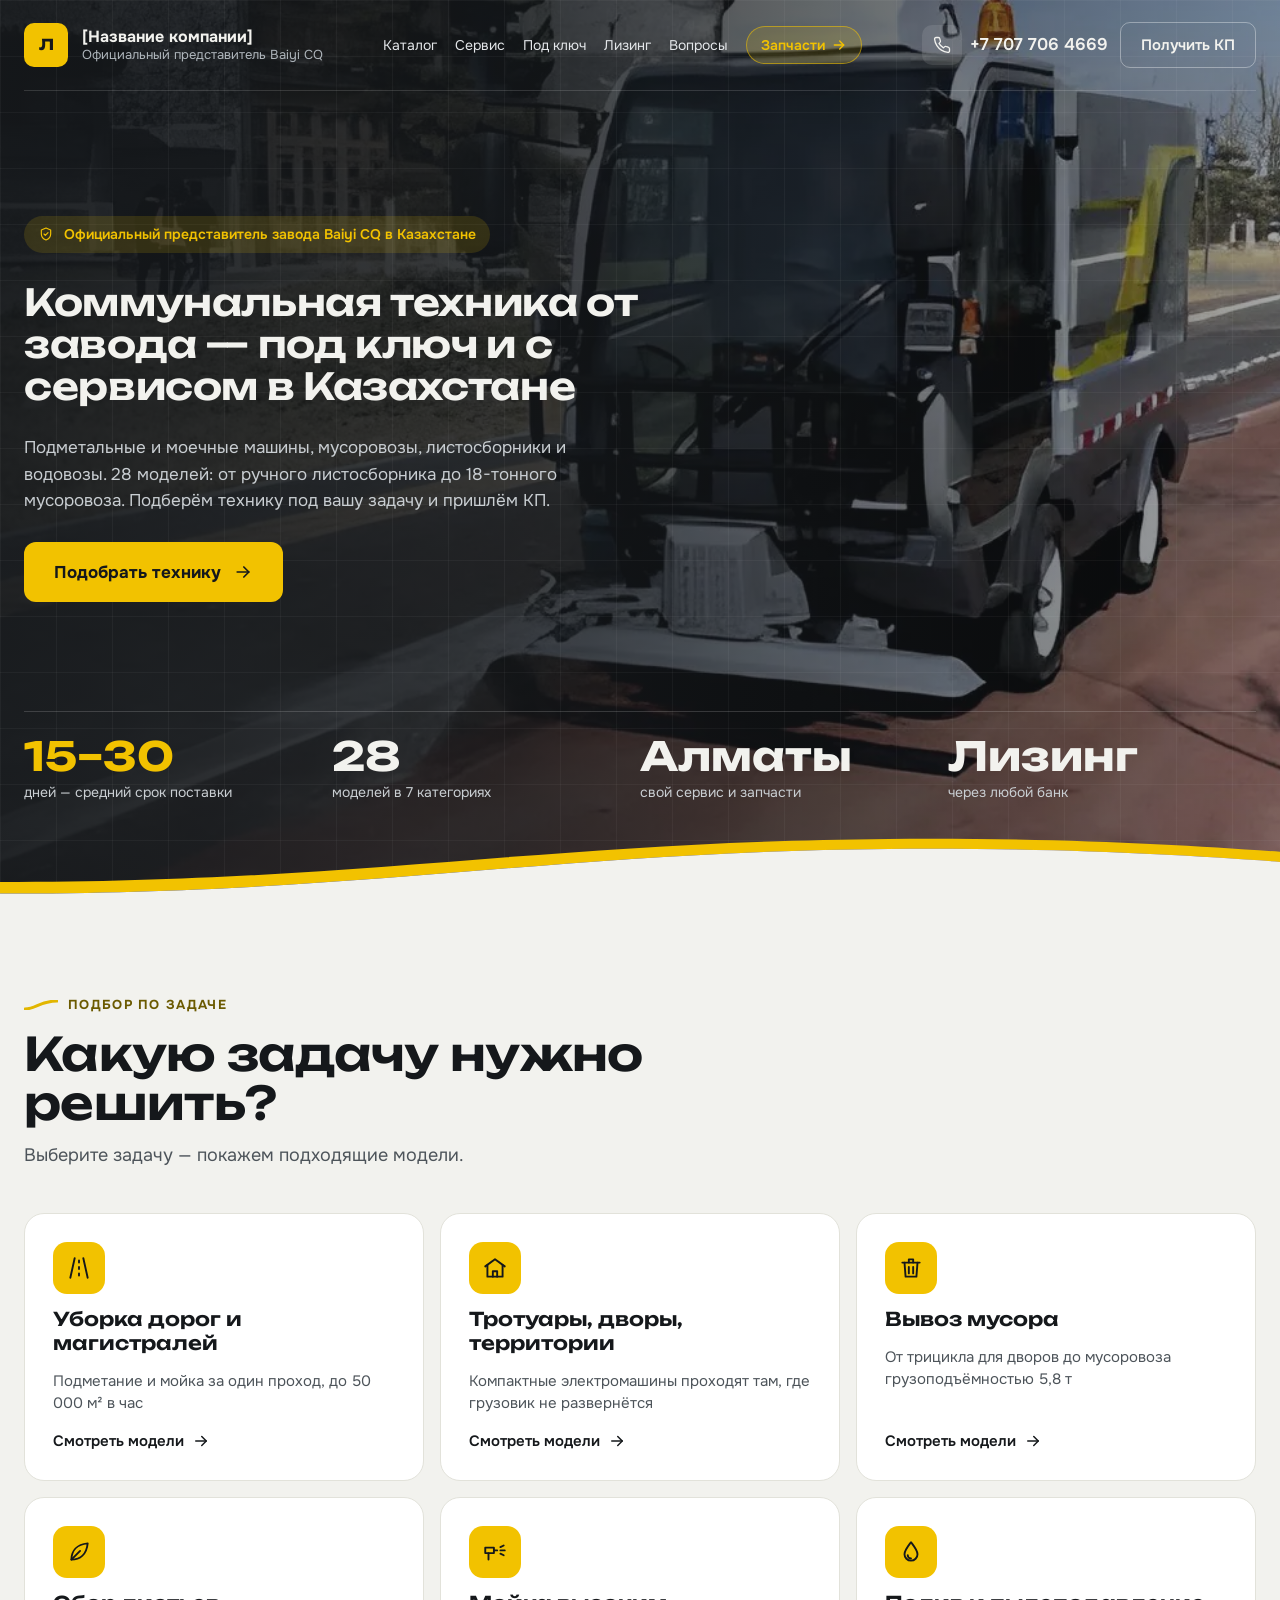
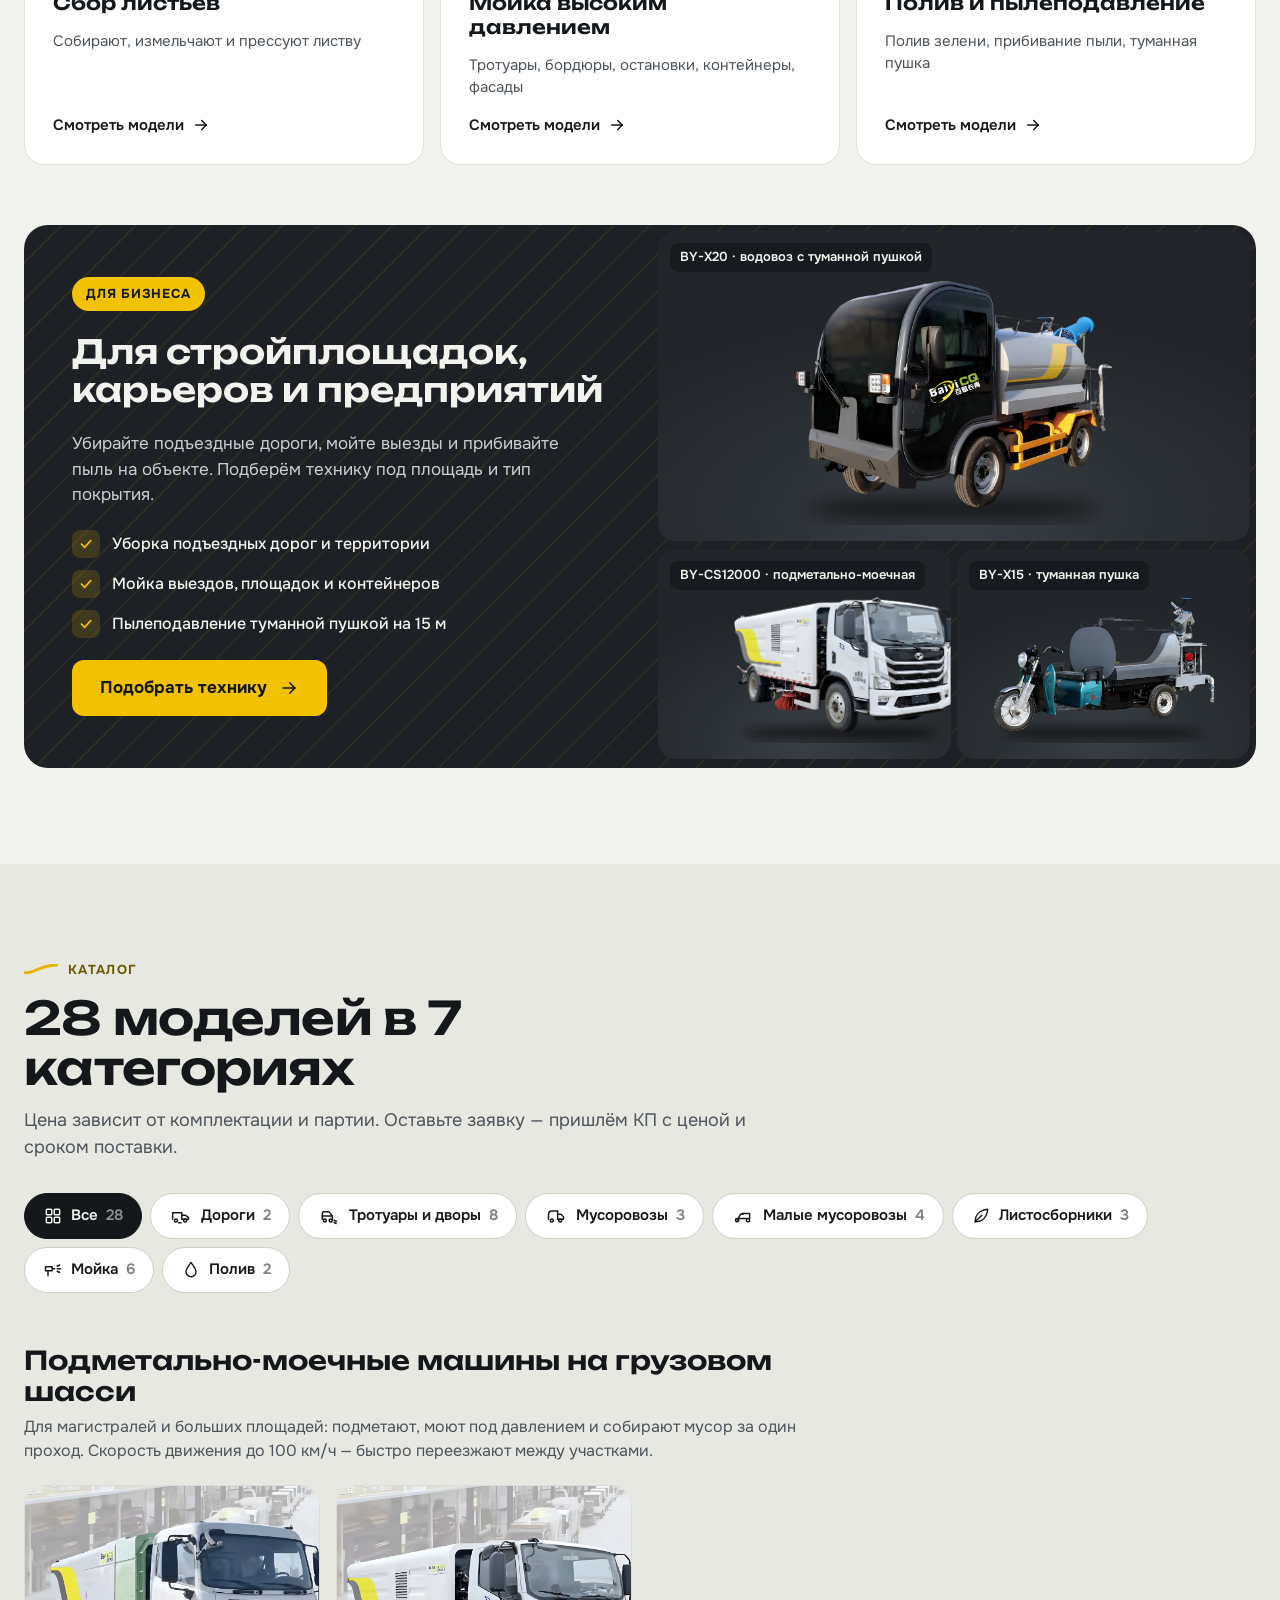
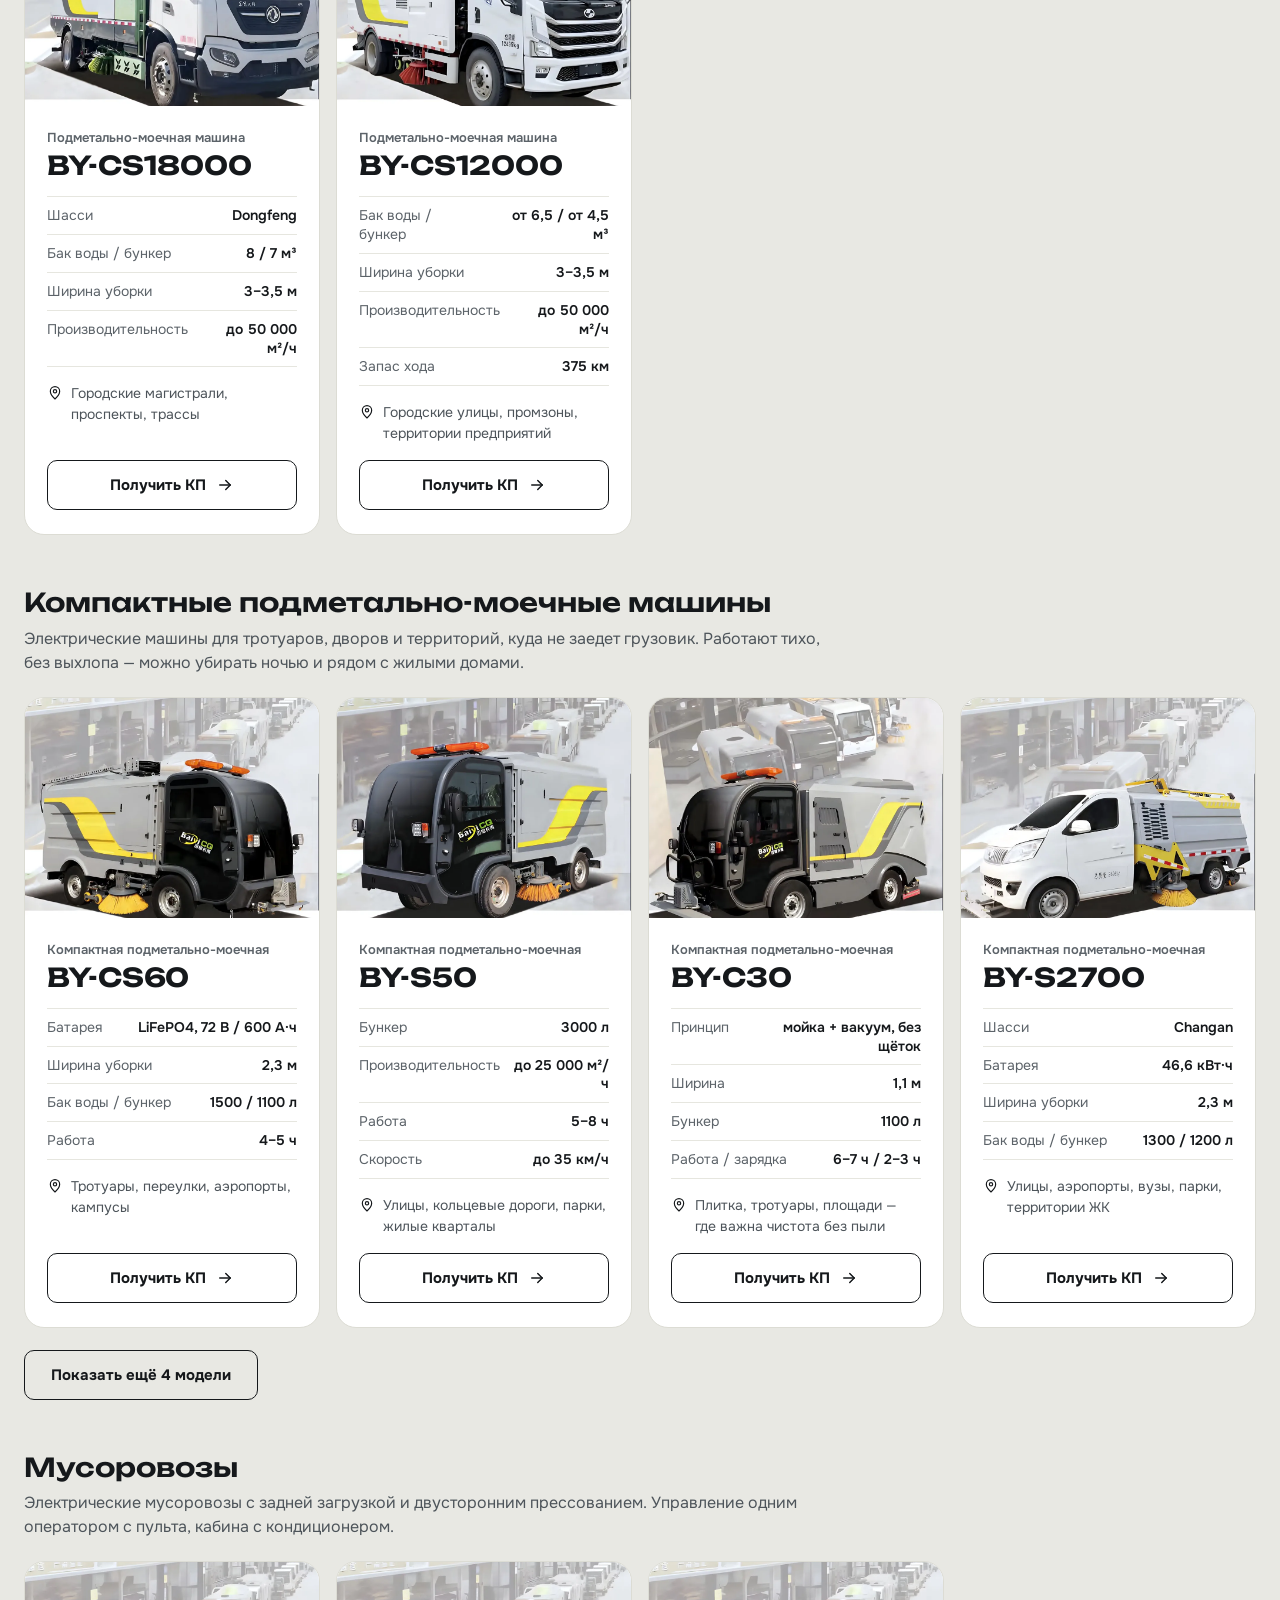
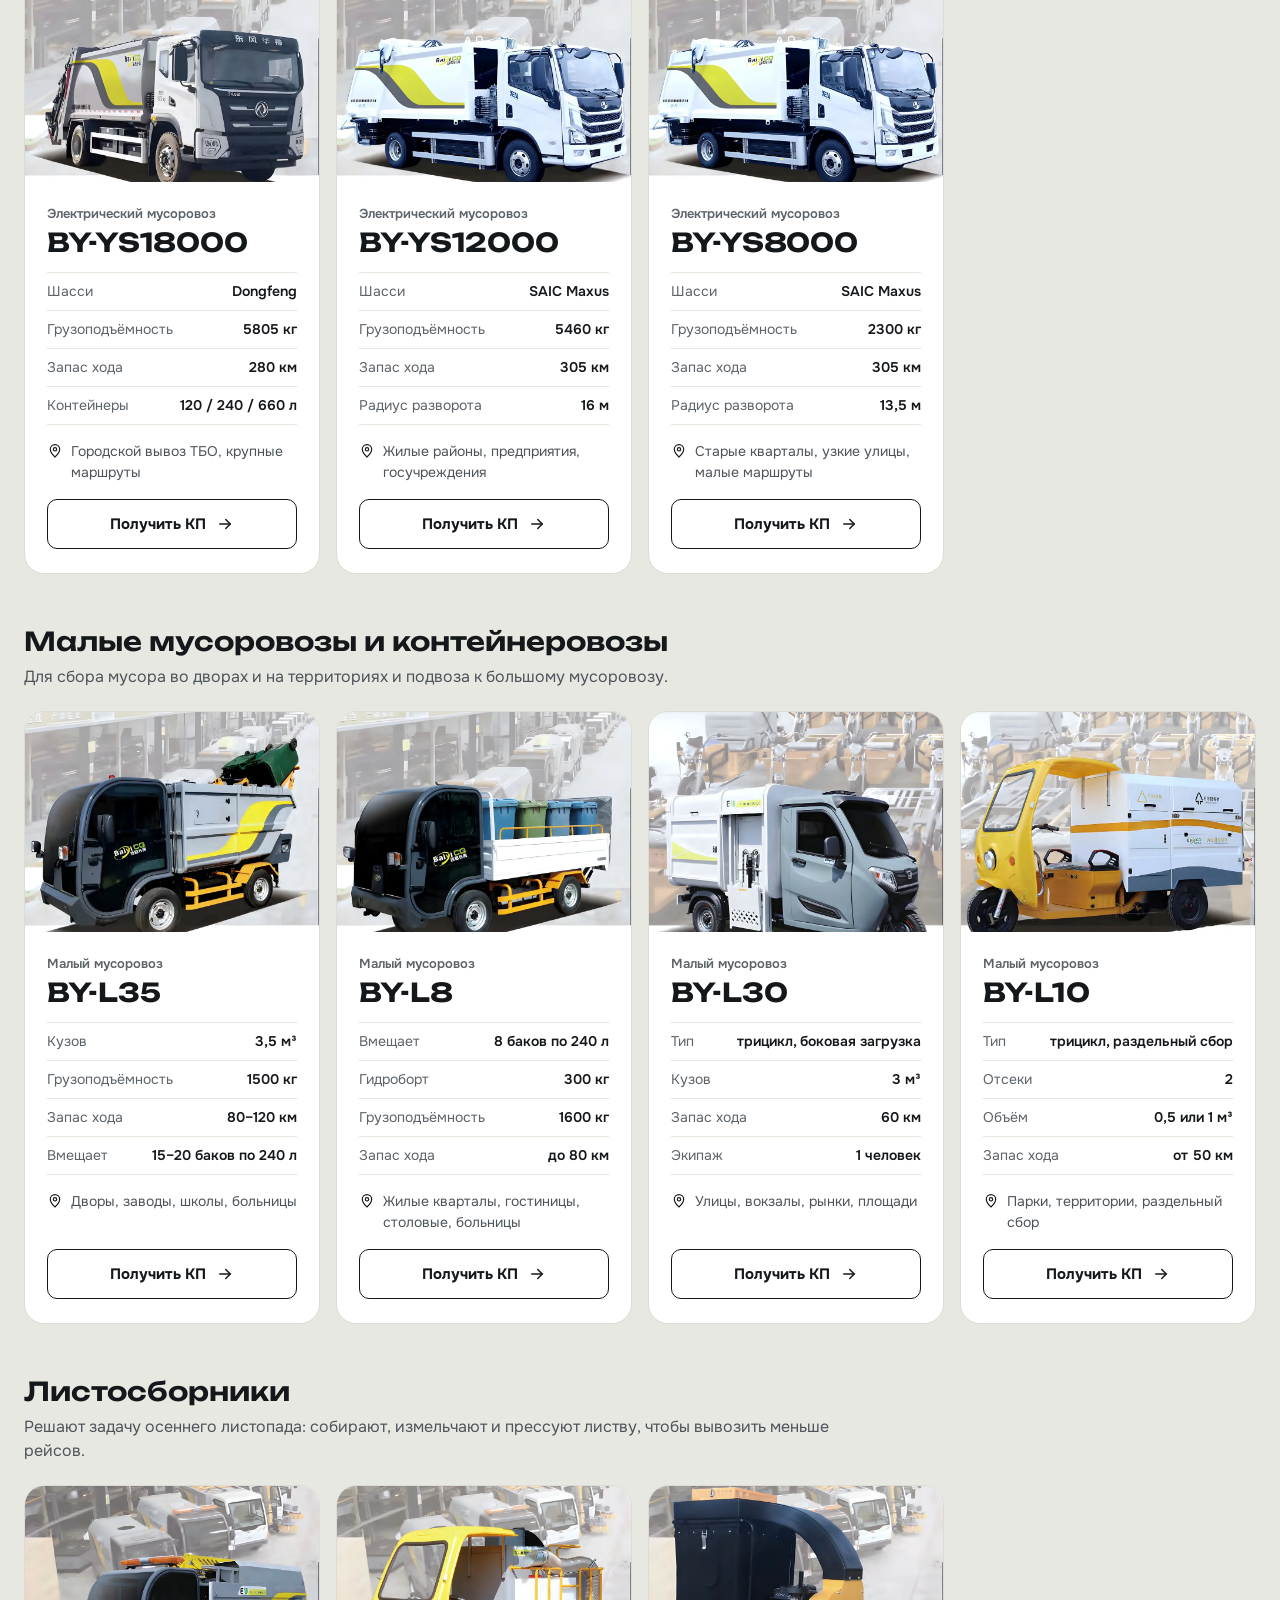
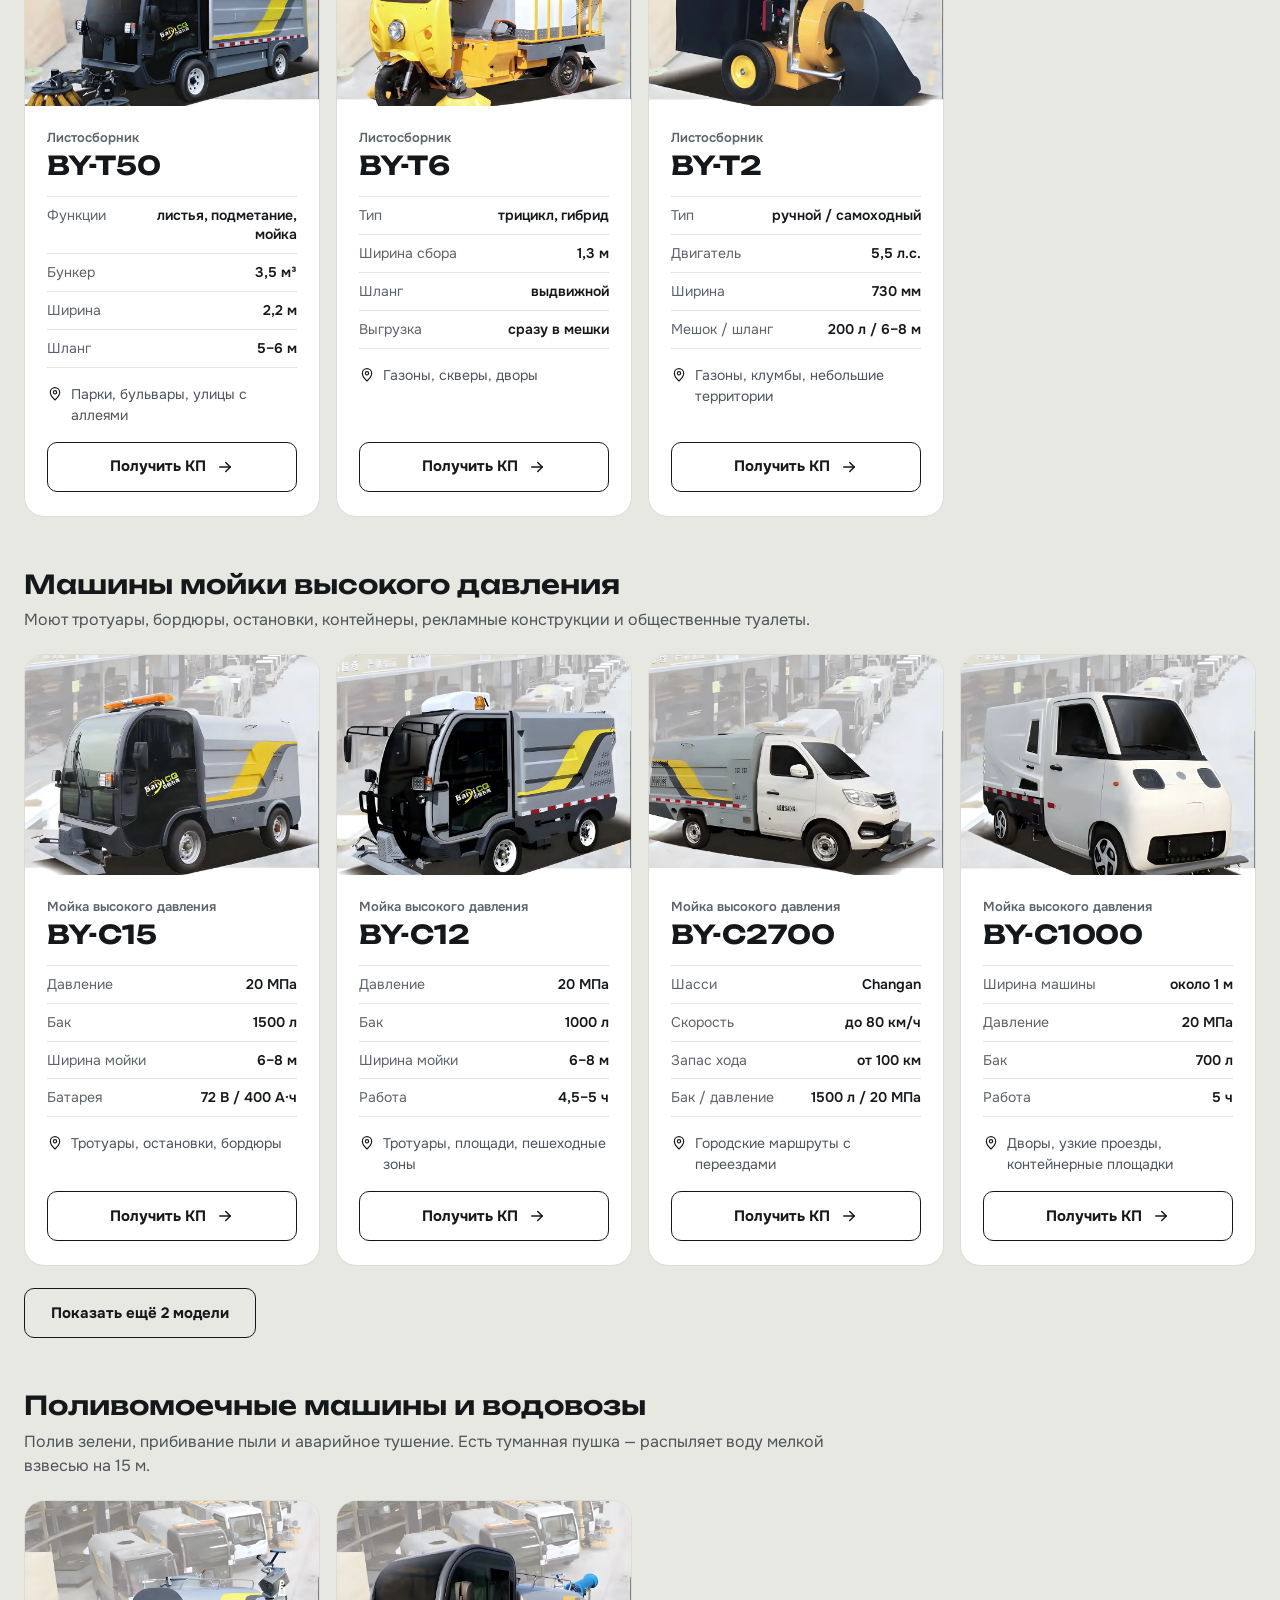
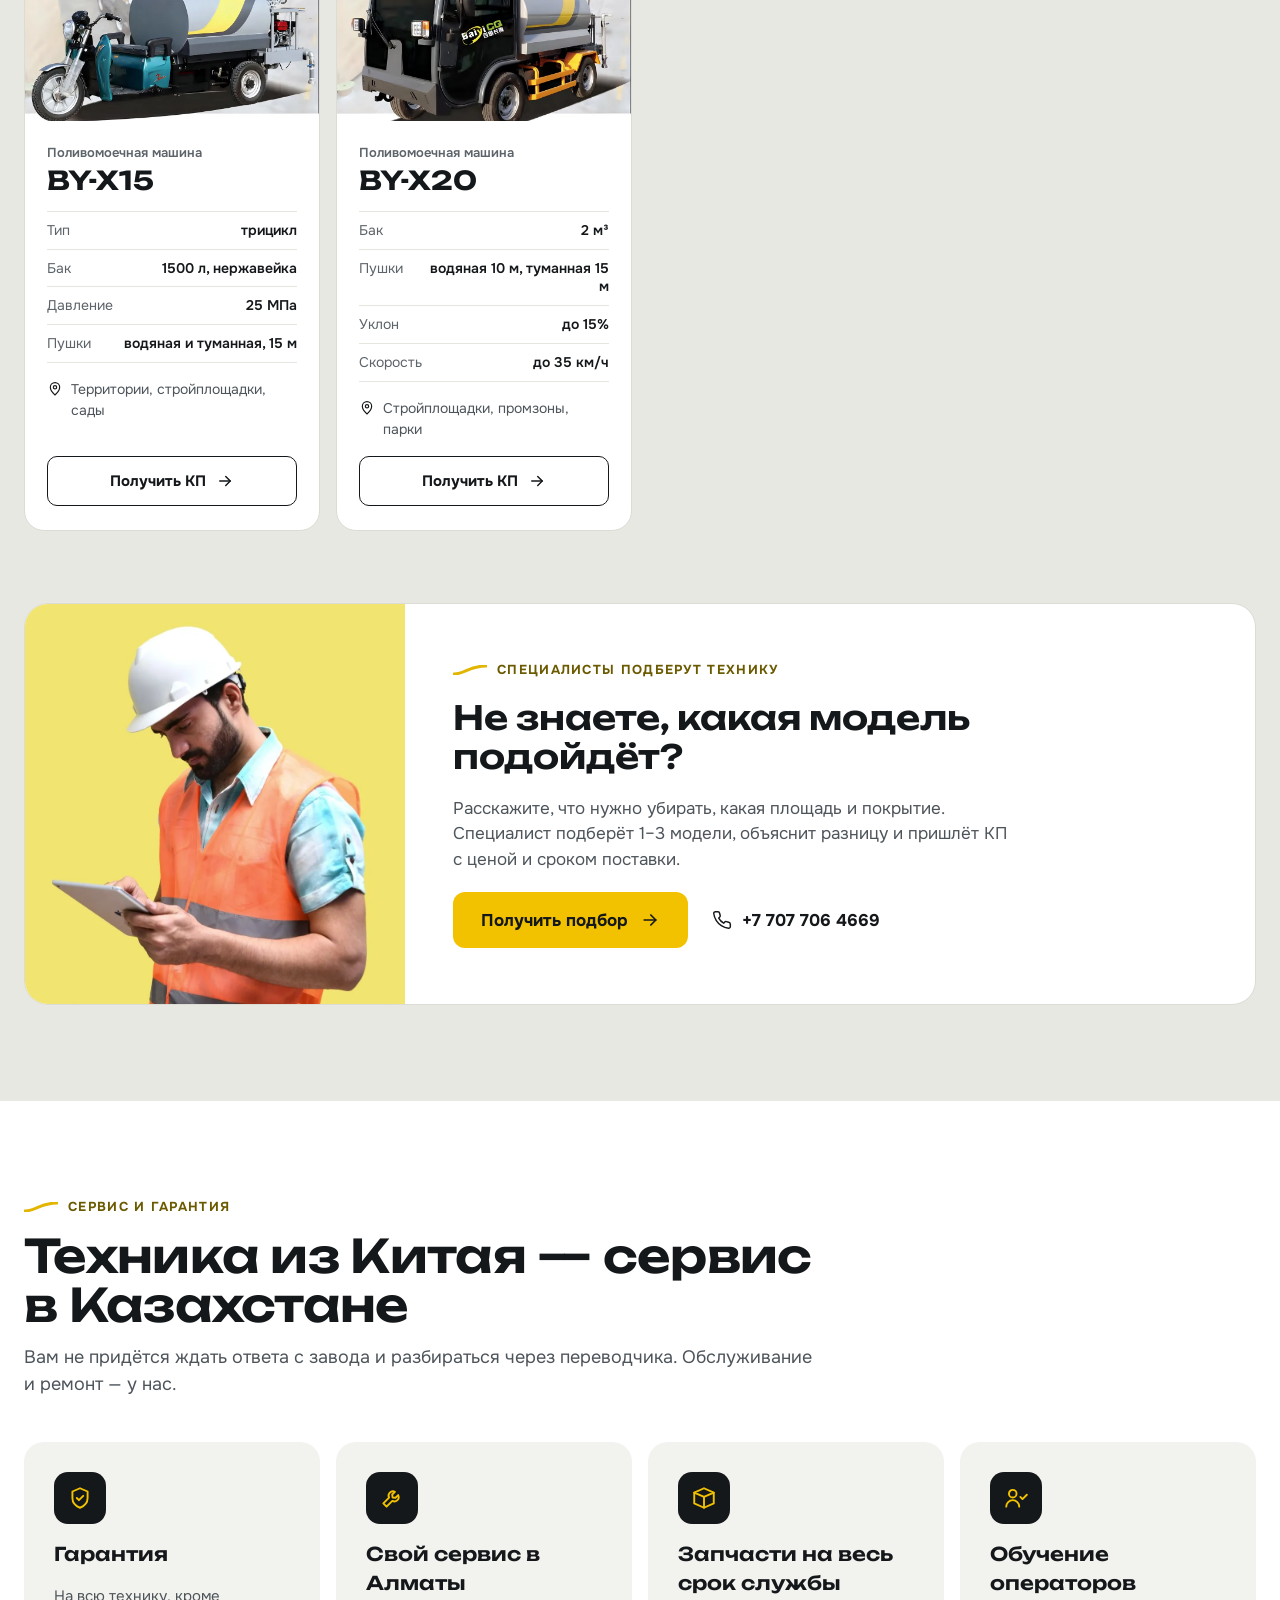
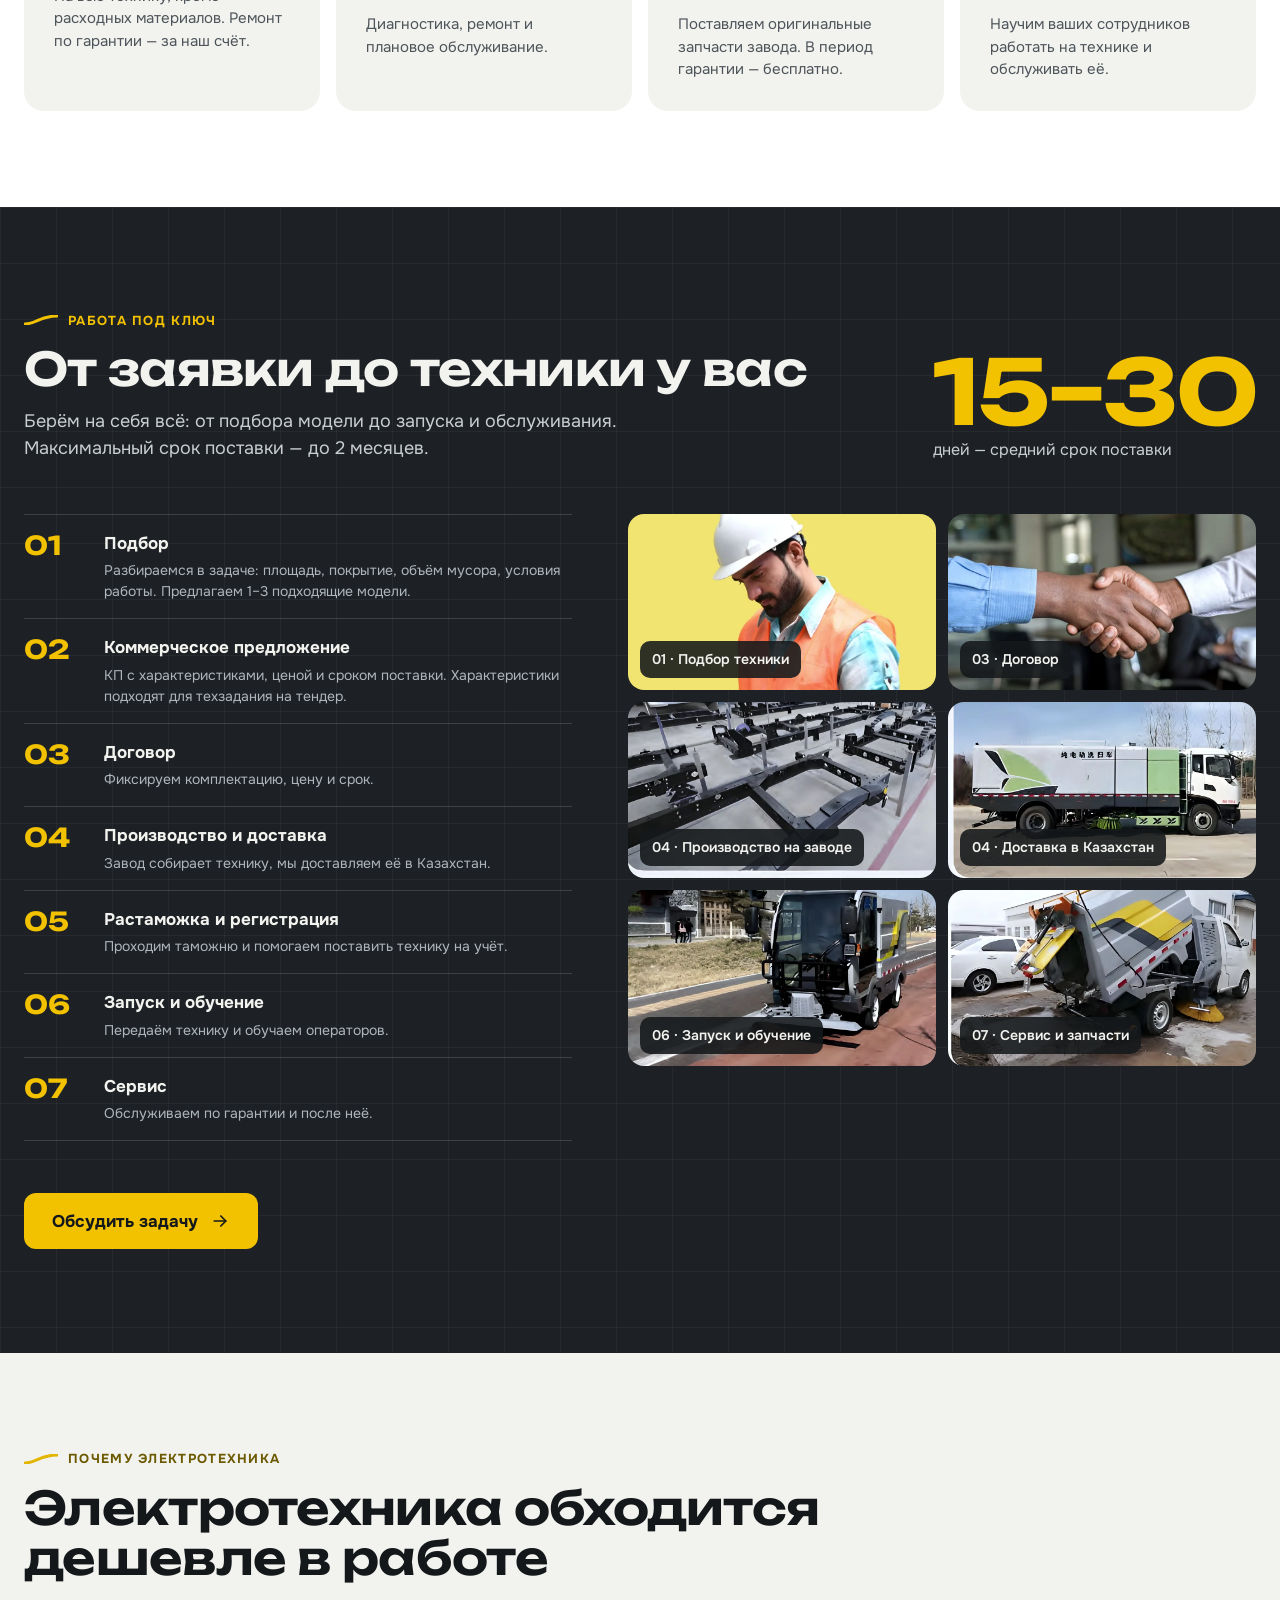
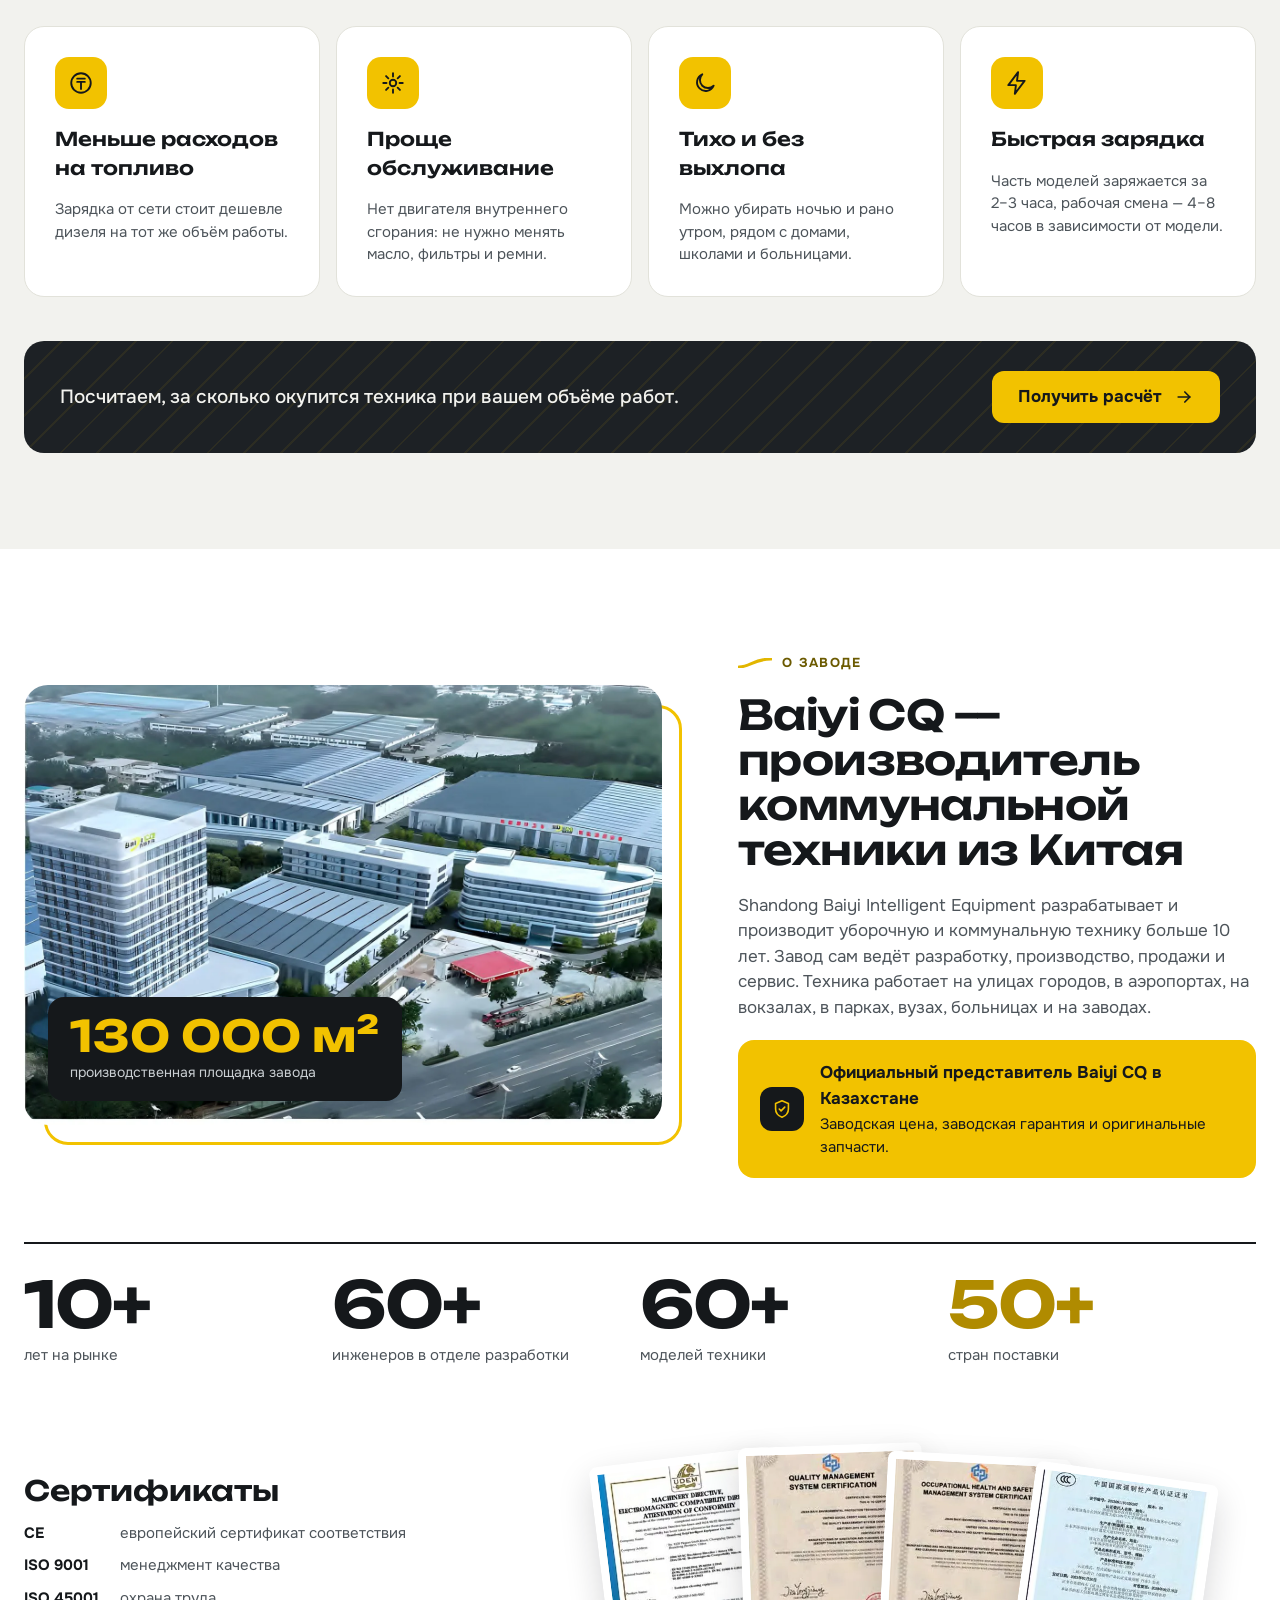
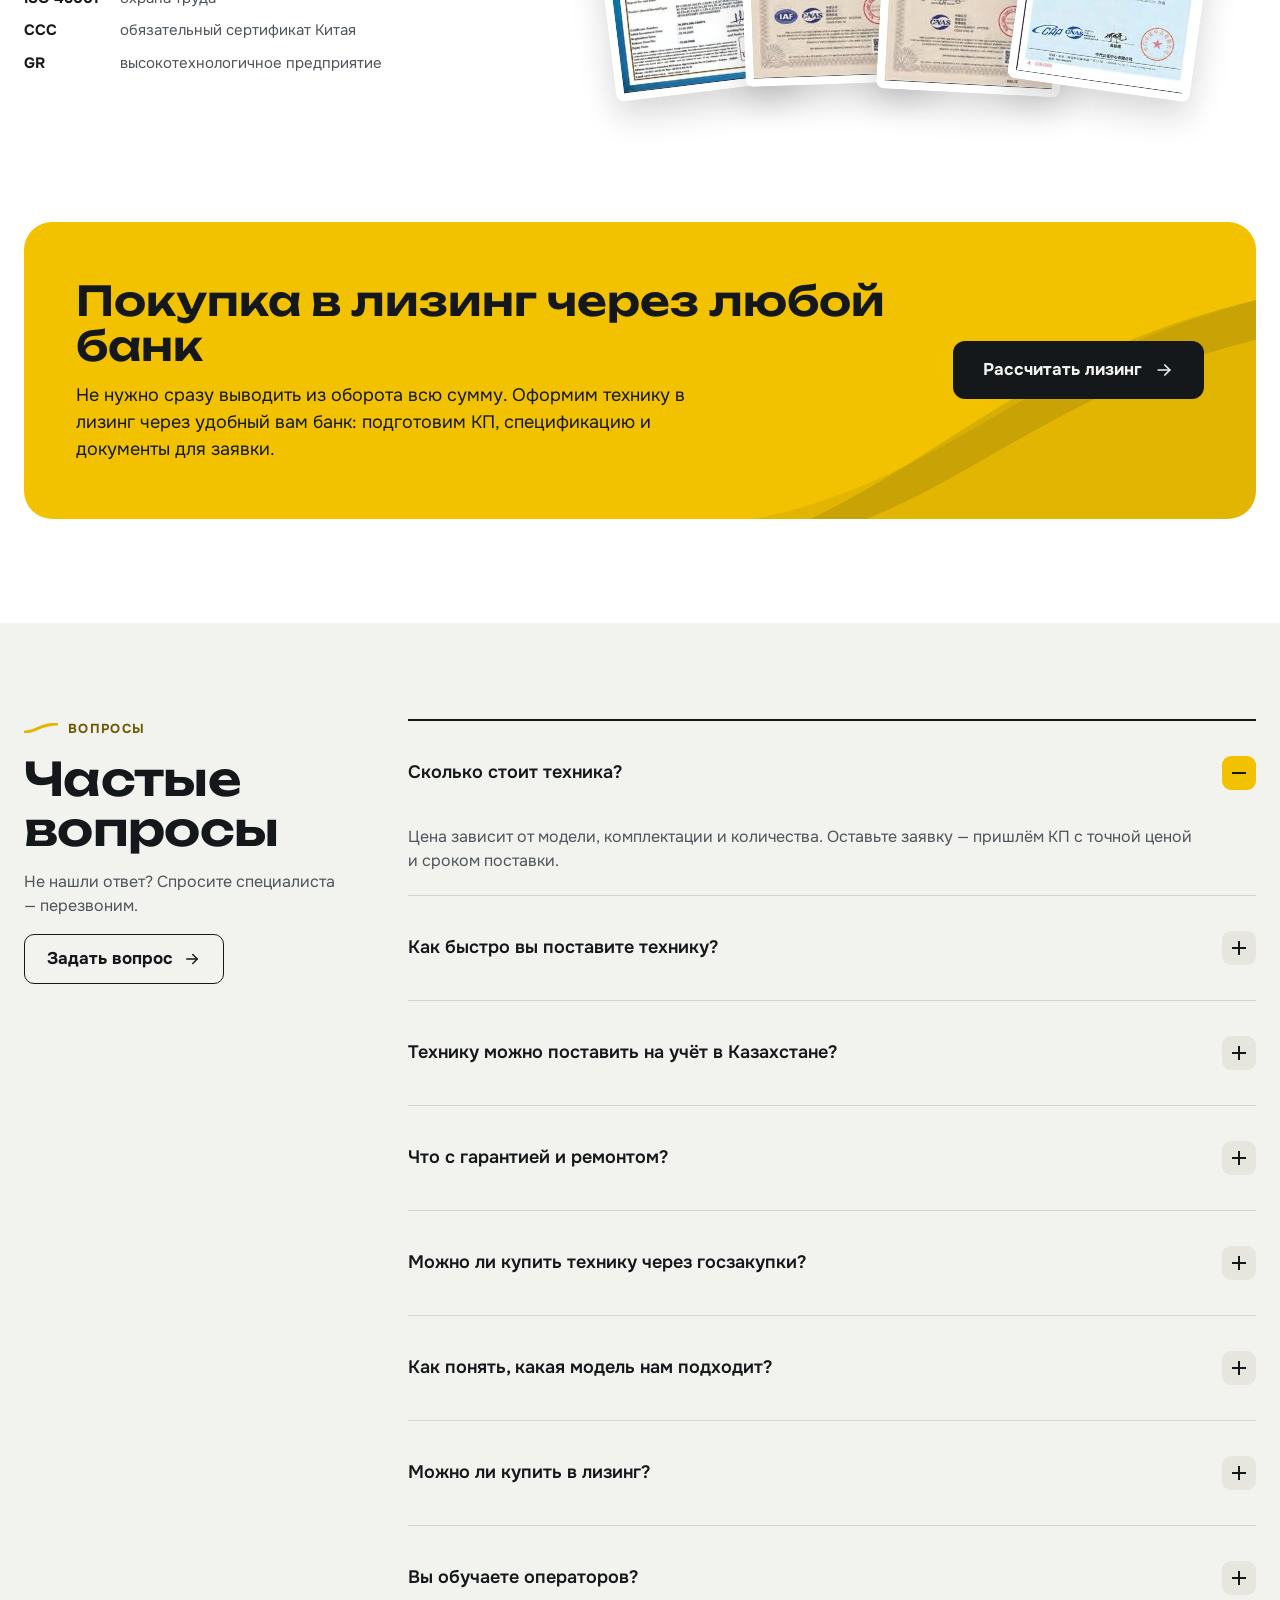
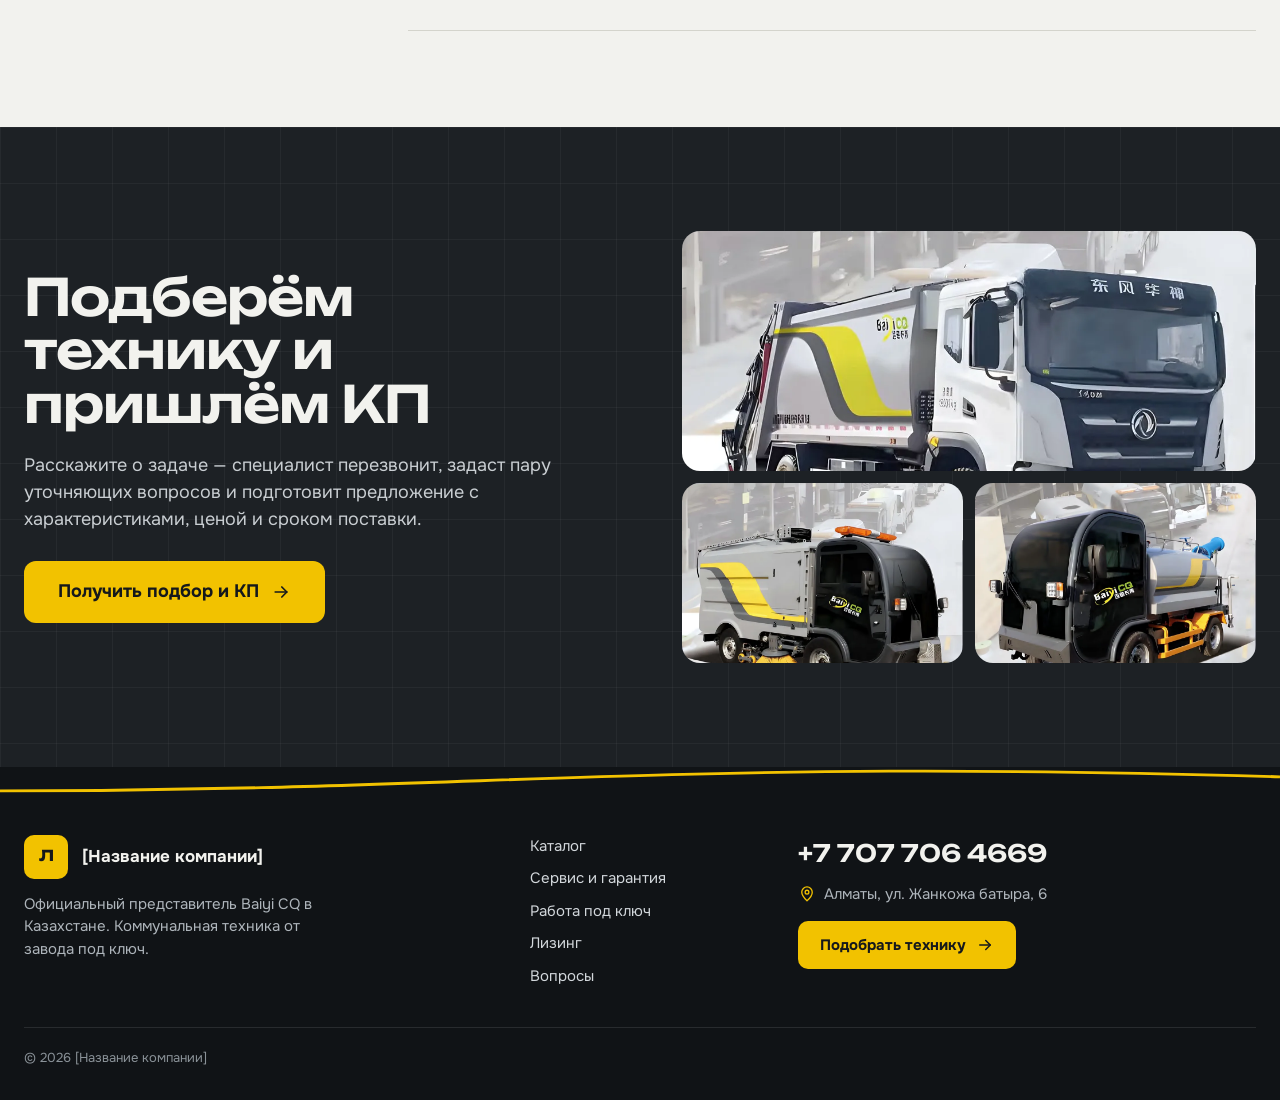
==== commit 7f6d3182: "Фото техники без фона, телефоны страниц, каталог по 4 модели, плитки марок, подписи схемы, превью сс" ====
--- a/index.html
+++ b/index.html
@@ -9,7 +9,12 @@
 <meta property="og:type" content="website">
 <meta property="og:title" content="Коммунальная техника Baiyi CQ в Казахстане — под ключ, с сервисом">
 <meta property="og:description" content="Подметально-моечные машины, мусоровозы, листосборники и водовозы от завода Baiyi CQ. Подберём технику под задачу и пришлём КП. Сервис в Алматы, лизинг через любой банк.">
-<meta property="og:image" content="/img/c12-street-wash.webp">
+<meta property="og:image" content="https://baiyi1.netlify.app/og-tehnika.jpg">
+<meta property="og:image:width" content="1200">
+<meta property="og:image:height" content="630">
+<meta property="og:url" content="https://baiyi1.netlify.app/">
+<meta property="og:locale" content="ru_RU">
+<meta name="twitter:card" content="summary_large_image">
 <link rel="icon" href="/favicon.svg" type="image/svg+xml">
 <link rel="preload" href="/fonts/onest-cyrillic-400-normal.woff2" as="font" type="font/woff2" crossorigin>
 <link rel="preload" href="/fonts/unbounded-cyrillic-600-normal.woff2" as="font" type="font/woff2" crossorigin>
@@ -323,6 +328,31 @@
 [data-cat]:not(.open) .card:nth-of-type(n+3){display:none !important}
 [data-cat].open .more-btn{display:none !important}
 }
+
+.mtile{position:relative;margin:0;box-sizing:border-box;border-radius:18px;overflow:hidden;background:radial-gradient(ellipse 70% 62% at 50% 90%,#3B4147 0%,#2A2F34 55%,#22262A 100%);display:flex;align-items:flex-end;justify-content:center;padding:44px 18px 16px}
+.mtile.bleed-r{justify-content:flex-end;padding-right:0}
+.mtile img{display:block;max-width:100%;max-height:100%;width:auto;height:auto;object-fit:contain}
+.mtile figcaption{position:absolute;left:12px;top:12px;padding:6px 10px;border-radius:8px;background:rgba(21,24,27,.78);color:#F2F2EE;font-size:13px;font-weight:600;line-height:1.3}
+.more-btn{display:none;align-items:center;justify-content:center;gap:8px;padding:0 26px;align-self:flex-start}
+.t-m{display:none}
+[data-cat].open .more-btn{display:none !important}
+@media (min-width:761px){
+[data-cat]:not(.open) .card:nth-of-type(n+5){display:none !important}
+.more-btn.more-d{display:inline-flex}
+}
+@media (max-width:760px){
+.more-btn.more-m{display:flex}
+.more-btn{align-self:stretch}
+.t-d{display:none}.t-m{display:inline}
+.cap-d{display:none}
+.mtile{padding:34px 10px 10px}
+.mlist{gap:10px !important}
+.mrow{display:grid !important;grid-template-columns:44px minmax(0,1fr);column-gap:14px;row-gap:4px;padding:16px !important;align-items:start}
+.mrow > :first-child{grid-row:span 2;width:44px !important;height:44px !important;border-radius:12px !important}
+.mrow > :first-child svg{width:22px;height:22px}
+.mrow > :nth-child(2){font-size:16px !important;line-height:1.3 !important}
+.mrow > :nth-child(3){font-size:14px !important;line-height:1.45 !important}
+}
 </style>
 </head>
 <body>
@@ -454,9 +484,9 @@
 <a href="#lead" data-open-form class="btn btn-y" style="align-self: flex-start; display: inline-flex; align-items: center; gap: 12px; min-height: 56px; padding: 0 28px; border-radius: 12px; background: #F2C200; color: #15181B; text-decoration: none; font-weight: 700; font-size: 17px">Подобрать технику <svg class="arr" aria-hidden="true" width="20" height="20" viewBox="0 0 24 24" fill="none" stroke="currentColor" stroke-width="2" stroke-linecap="round" stroke-linejoin="round"><path d="M5 12h14"></path><path d="M13 6l6 6-6 6"></path></svg></a>
 </div>
 <div style="flex: 1 1 520px; min-width: 0; position: relative; display: grid; grid-template-columns: repeat(2, minmax(0, 1fr)); gap: 6px; padding: 6px">
-<img loading="lazy" decoding="async" class="h-big" src="/img/x20-street.webp" alt="Водовоз BY-X20 с туманной пушкой прибивает пыль" style="grid-column: span 2; display: block; width: 100%; height: 310px; object-fit: cover; border-radius: 18px">
-<img loading="lazy" decoding="async" class="h-ph" src="/img/cs18000-road.webp" alt="Подметально-моечная машина BY-CS18000 убирает дорогу" style="display: block; width: 100%; height: 210px; object-fit: cover; border-radius: 18px">
-<img loading="lazy" decoding="async" class="h-ph" src="/img/x15-fog-cannon.webp" alt="Водовоз BY-X15 с туманной пушкой прибивает пыль" style="display: block; width: 100%; height: 210px; object-fit: cover; border-radius: 18px">
+<figure class="mtile h-big" style="grid-column: span 2; height: 310px"><img loading="lazy" decoding="async" src="/img/cut-x20.webp" alt="Водовоз BY-X20 с туманной пушкой"><figcaption>BY-X20<span class="cap-d"> · водовоз с туманной пушкой</span></figcaption></figure>
+<figure class="mtile h-ph bleed-r" style="height: 210px"><img loading="lazy" decoding="async" src="/img/cut-cs12000.webp" alt="Подметально-моечная машина BY-CS12000"><figcaption>BY-CS12000<span class="cap-d"> · подметально-моечная</span></figcaption></figure>
+<figure class="mtile h-ph" style="height: 210px"><img loading="lazy" decoding="async" src="/img/cut-x15.webp" alt="Трицикл-водовоз BY-X15 с туманной пушкой"><figcaption>BY-X15<span class="cap-d"> · туманная пушка</span></figcaption></figure>
 </div>
 </div>
 </div>
@@ -853,7 +883,7 @@
 </article>
 
 </div>
-<button type="button" class="more-btn show-m" data-more>Показать ещё 6 моделей</button>
+<button type="button" class="more-btn more-d more-m" data-more><span class="t-d">Показать ещё 4 модели</span><span class="t-m">Показать ещё 6 моделей</span></button>
 </div>
 
 <div data-cat="garbage" style="display: flex; flex-direction: column; gap: 22px; padding-top: 20px">
@@ -969,7 +999,7 @@
 </article>
 
 </div>
-<button type="button" class="more-btn show-m" data-more>Показать ещё 1 модель</button>
+<button type="button" class="more-btn more-m" data-more><span class="t-m">Показать ещё 1 модель</span></button>
 </div>
 
 <div data-cat="small" style="display: flex; flex-direction: column; gap: 22px; padding-top: 20px">
@@ -1120,7 +1150,7 @@
 </article>
 
 </div>
-<button type="button" class="more-btn show-m" data-more>Показать ещё 2 модели</button>
+<button type="button" class="more-btn more-m" data-more><span class="t-m">Показать ещё 2 модели</span></button>
 </div>
 
 <div data-cat="leaves" style="display: flex; flex-direction: column; gap: 22px; padding-top: 20px">
@@ -1236,7 +1266,7 @@
 </article>
 
 </div>
-<button type="button" class="more-btn show-m" data-more>Показать ещё 1 модель</button>
+<button type="button" class="more-btn more-m" data-more><span class="t-m">Показать ещё 1 модель</span></button>
 </div>
 
 <div data-cat="wash" style="display: flex; flex-direction: column; gap: 22px; padding-top: 20px">
@@ -1457,7 +1487,7 @@
 </article>
 
 </div>
-<button type="button" class="more-btn show-m" data-more>Показать ещё 4 модели</button>
+<button type="button" class="more-btn more-d more-m" data-more><span class="t-d">Показать ещё 2 модели</span><span class="t-m">Показать ещё 4 модели</span></button>
 </div>
 
 <div data-cat="water" style="display: flex; flex-direction: column; gap: 22px; padding-top: 20px">
@@ -1564,23 +1594,23 @@
 <h2 style="margin: 0; font-family: 'Unbounded', sans-serif; font-weight: 600; font-size: clamp(30px, 3.6vw, 52px); line-height: 1.08; letter-spacing: -0.015em">Техника из Китая — сервис в Казахстане</h2>
 <p style="margin: 0; font-size: 18px; color: #4D545A">Вам не придётся ждать ответа с завода и разбираться через переводчика. Обслуживание и ремонт — у нас.</p>
 </div>
-<div class="reveal" style="display: grid; grid-template-columns: repeat(auto-fit, minmax(260px, 1fr)); gap: 16px">
-<div style="display: flex; flex-direction: column; gap: 16px; padding: 30px; border-radius: 20px; background: #F2F2EE">
+<div class="reveal mlist" style="display: grid; grid-template-columns: repeat(auto-fit, minmax(260px, 1fr)); gap: 16px">
+<div class="mrow" style="display: flex; flex-direction: column; gap: 16px; padding: 30px; border-radius: 20px; background: #F2F2EE">
 <span style="width: 52px; height: 52px; border-radius: 14px; background: #15181B; display: flex; align-items: center; justify-content: center"><svg aria-hidden="true" width="26" height="26" viewBox="0 0 24 24" fill="none" stroke="#F2C200" stroke-width="1.75" stroke-linecap="round" stroke-linejoin="round"><path d="M12 3l7 3v6c0 4.5-3 7.5-7 9-4-1.5-7-4.5-7-9V6z"></path><path d="M9 12l2 2 4-4"></path></svg></span>
 <span style="font-family: 'Unbounded', sans-serif; font-weight: 600; font-size: 19px">Гарантия</span>
 <span style="font-size: 15px; color: #4D545A">На всю технику, кроме расходных материалов. Ремонт по гарантии — за наш счёт.</span>
 </div>
-<div style="display: flex; flex-direction: column; gap: 16px; padding: 30px; border-radius: 20px; background: #F2F2EE">
+<div class="mrow" style="display: flex; flex-direction: column; gap: 16px; padding: 30px; border-radius: 20px; background: #F2F2EE">
 <span style="width: 52px; height: 52px; border-radius: 14px; background: #15181B; display: flex; align-items: center; justify-content: center"><svg aria-hidden="true" width="26" height="26" viewBox="0 0 24 24" fill="none" stroke="#F2C200" stroke-width="1.75" stroke-linecap="round" stroke-linejoin="round"><path d="M14.7 6.3a4 4 0 0 0-5.4 5.4L4 17l3 3 5.3-5.3a4 4 0 0 0 5.4-5.4l-2.5 2.5-2.7-.3-.3-2.7z"></path></svg></span>
 <span style="font-family: 'Unbounded', sans-serif; font-weight: 600; font-size: 19px">Свой сервис в Алматы</span>
 <span style="font-size: 15px; color: #4D545A">Диагностика, ремонт и плановое обслуживание.</span>
 </div>
-<div style="display: flex; flex-direction: column; gap: 16px; padding: 30px; border-radius: 20px; background: #F2F2EE">
+<div class="mrow" style="display: flex; flex-direction: column; gap: 16px; padding: 30px; border-radius: 20px; background: #F2F2EE">
 <span style="width: 52px; height: 52px; border-radius: 14px; background: #15181B; display: flex; align-items: center; justify-content: center"><svg aria-hidden="true" width="26" height="26" viewBox="0 0 24 24" fill="none" stroke="#F2C200" stroke-width="1.75" stroke-linecap="round" stroke-linejoin="round"><path d="M3 7l9-4 9 4-9 4z"></path><path d="M3 7v10l9 4 9-4V7"></path><path d="M12 11v10"></path></svg></span>
 <span style="font-family: 'Unbounded', sans-serif; font-weight: 600; font-size: 19px">Запчасти на весь срок службы</span>
 <span style="font-size: 15px; color: #4D545A">Поставляем оригинальные запчасти завода. В период гарантии — бесплатно.</span>
 </div>
-<div style="display: flex; flex-direction: column; gap: 16px; padding: 30px; border-radius: 20px; background: #F2F2EE">
+<div class="mrow" style="display: flex; flex-direction: column; gap: 16px; padding: 30px; border-radius: 20px; background: #F2F2EE">
 <span style="width: 52px; height: 52px; border-radius: 14px; background: #15181B; display: flex; align-items: center; justify-content: center"><svg aria-hidden="true" width="26" height="26" viewBox="0 0 24 24" fill="none" stroke="#F2C200" stroke-width="1.75" stroke-linecap="round" stroke-linejoin="round"><circle cx="9" cy="8" r="3.5"></circle><path d="M3 20c0-3.3 2.7-6 6-6s6 2.7 6 6"></path><path d="M16 11l2 2 4-4"></path></svg></span>
 <span style="font-family: 'Unbounded', sans-serif; font-weight: 600; font-size: 19px">Обучение операторов</span>
 <span style="font-size: 15px; color: #4D545A">Научим ваших сотрудников работать на технике и обслуживать её.</span>
@@ -1633,23 +1663,23 @@
 <span style="display: inline-flex; align-items: center; gap: 10px; font-size: 13px; font-weight: 700; letter-spacing: 0.1em; text-transform: uppercase; color: #6B5A00"><svg aria-hidden="true" width="34" height="10" viewBox="0 0 34 10"><path d="M1 9 C 12 9 16 1 33 1" stroke="#E2B600" stroke-width="3" fill="none" stroke-linecap="round"></path></svg>Почему электротехника</span>
 <h2 style="margin: 0; font-family: 'Unbounded', sans-serif; font-weight: 600; font-size: clamp(30px, 3.6vw, 52px); line-height: 1.08; letter-spacing: -0.015em">Электротехника обходится дешевле в работе</h2>
 </div>
-<div class="reveal" style="display: grid; grid-template-columns: repeat(auto-fit, minmax(260px, 1fr)); gap: 16px">
-<div style="display: flex; flex-direction: column; gap: 16px; padding: 30px; border-radius: 20px; background: #FFFFFF; border: 1px solid #E2E2DA">
+<div class="reveal mlist" style="display: grid; grid-template-columns: repeat(auto-fit, minmax(260px, 1fr)); gap: 16px">
+<div class="mrow" style="display: flex; flex-direction: column; gap: 16px; padding: 30px; border-radius: 20px; background: #FFFFFF; border: 1px solid #E2E2DA">
 <span style="width: 52px; height: 52px; border-radius: 14px; background: #F2C200; display: flex; align-items: center; justify-content: center"><svg aria-hidden="true" width="26" height="26" viewBox="0 0 24 24" fill="none" stroke="#15181B" stroke-width="1.75" stroke-linecap="round" stroke-linejoin="round"><circle cx="12" cy="12" r="9"></circle><path d="M8.5 8h7"></path><path d="M8.5 11h7"></path><path d="M12 11v6.5"></path></svg></span>
 <span style="font-family: 'Unbounded', sans-serif; font-weight: 600; font-size: 19px">Меньше расходов на топливо</span>
 <span style="font-size: 15px; color: #4D545A">Зарядка от сети стоит дешевле дизеля на тот же объём работы.</span>
 </div>
-<div style="display: flex; flex-direction: column; gap: 16px; padding: 30px; border-radius: 20px; background: #FFFFFF; border: 1px solid #E2E2DA">
+<div class="mrow" style="display: flex; flex-direction: column; gap: 16px; padding: 30px; border-radius: 20px; background: #FFFFFF; border: 1px solid #E2E2DA">
 <span style="width: 52px; height: 52px; border-radius: 14px; background: #F2C200; display: flex; align-items: center; justify-content: center"><svg aria-hidden="true" width="26" height="26" viewBox="0 0 24 24" fill="none" stroke="#15181B" stroke-width="1.75" stroke-linecap="round" stroke-linejoin="round"><circle cx="12" cy="12" r="3"></circle><path d="M12 3v3"></path><path d="M12 18v3"></path><path d="M3 12h3"></path><path d="M18 12h3"></path><path d="M5.6 5.6l2.1 2.1"></path><path d="M16.3 16.3l2.1 2.1"></path><path d="M5.6 18.4l2.1-2.1"></path><path d="M16.3 7.7l2.1-2.1"></path></svg></span>
 <span style="font-family: 'Unbounded', sans-serif; font-weight: 600; font-size: 19px">Проще обслуживание</span>
 <span style="font-size: 15px; color: #4D545A">Нет двигателя внутреннего сгорания: не нужно менять масло, фильтры и ремни.</span>
 </div>
-<div style="display: flex; flex-direction: column; gap: 16px; padding: 30px; border-radius: 20px; background: #FFFFFF; border: 1px solid #E2E2DA">
+<div class="mrow" style="display: flex; flex-direction: column; gap: 16px; padding: 30px; border-radius: 20px; background: #FFFFFF; border: 1px solid #E2E2DA">
 <span style="width: 52px; height: 52px; border-radius: 14px; background: #F2C200; display: flex; align-items: center; justify-content: center"><svg aria-hidden="true" width="26" height="26" viewBox="0 0 24 24" fill="none" stroke="#15181B" stroke-width="1.75" stroke-linecap="round" stroke-linejoin="round"><path d="M20 14.5A8 8 0 1 1 9.5 4a6.5 6.5 0 0 0 10.5 10.5z"></path></svg></span>
 <span style="font-family: 'Unbounded', sans-serif; font-weight: 600; font-size: 19px">Тихо и без выхлопа</span>
 <span style="font-size: 15px; color: #4D545A">Можно убирать ночью и рано утром, рядом с домами, школами и больницами.</span>
 </div>
-<div style="display: flex; flex-direction: column; gap: 16px; padding: 30px; border-radius: 20px; background: #FFFFFF; border: 1px solid #E2E2DA">
+<div class="mrow" style="display: flex; flex-direction: column; gap: 16px; padding: 30px; border-radius: 20px; background: #FFFFFF; border: 1px solid #E2E2DA">
 <span style="width: 52px; height: 52px; border-radius: 14px; background: #F2C200; display: flex; align-items: center; justify-content: center"><svg aria-hidden="true" width="26" height="26" viewBox="0 0 24 24" fill="none" stroke="#15181B" stroke-width="1.75" stroke-linecap="round" stroke-linejoin="round"><path d="M13 2L4 14h7l-1 8 9-12h-7z"></path></svg></span>
 <span style="font-family: 'Unbounded', sans-serif; font-weight: 600; font-size: 19px">Быстрая зарядка</span>
 <span style="font-size: 15px; color: #4D545A">Часть моделей заряжается за 2–3 часа, рабочая смена — 4–8 часов в зависимости от модели.</span>
@@ -1859,7 +1889,7 @@
     var f = dlg.querySelector('form');
     ['task','brand','need'].forEach(function(k){
       var v = el.getAttribute('data-' + k);
-      if (v !== null && f.elements[k]) f.elements[k].value = v;
+      if (f.elements[k]) f.elements[k].value = v !== null ? v : '';
     });
     if (f.elements.model) {
       var m = el.getAttribute('data-model') || '';
@@ -1878,7 +1908,7 @@
   var cats = [].slice.call(document.querySelectorAll('[data-cat]'));
   function setTab(id){
     tabs.forEach(function(t){ t.setAttribute('aria-selected', t.getAttribute('data-tab') === id ? 'true' : 'false'); });
-    cats.forEach(function(c){ c.hidden = !(id === 'all' || c.getAttribute('data-cat') === id); });
+    cats.forEach(function(c){ c.hidden = !(id === 'all' || c.getAttribute('data-cat') === id); if (id !== 'all' && c.getAttribute('data-cat') === id) c.classList.add('open'); });
   }
   tabs.forEach(function(t){ t.addEventListener('click', function(){ setTab(t.getAttribute('data-tab')); }); });
   [].slice.call(document.querySelectorAll('[data-pick]')).forEach(function(a){
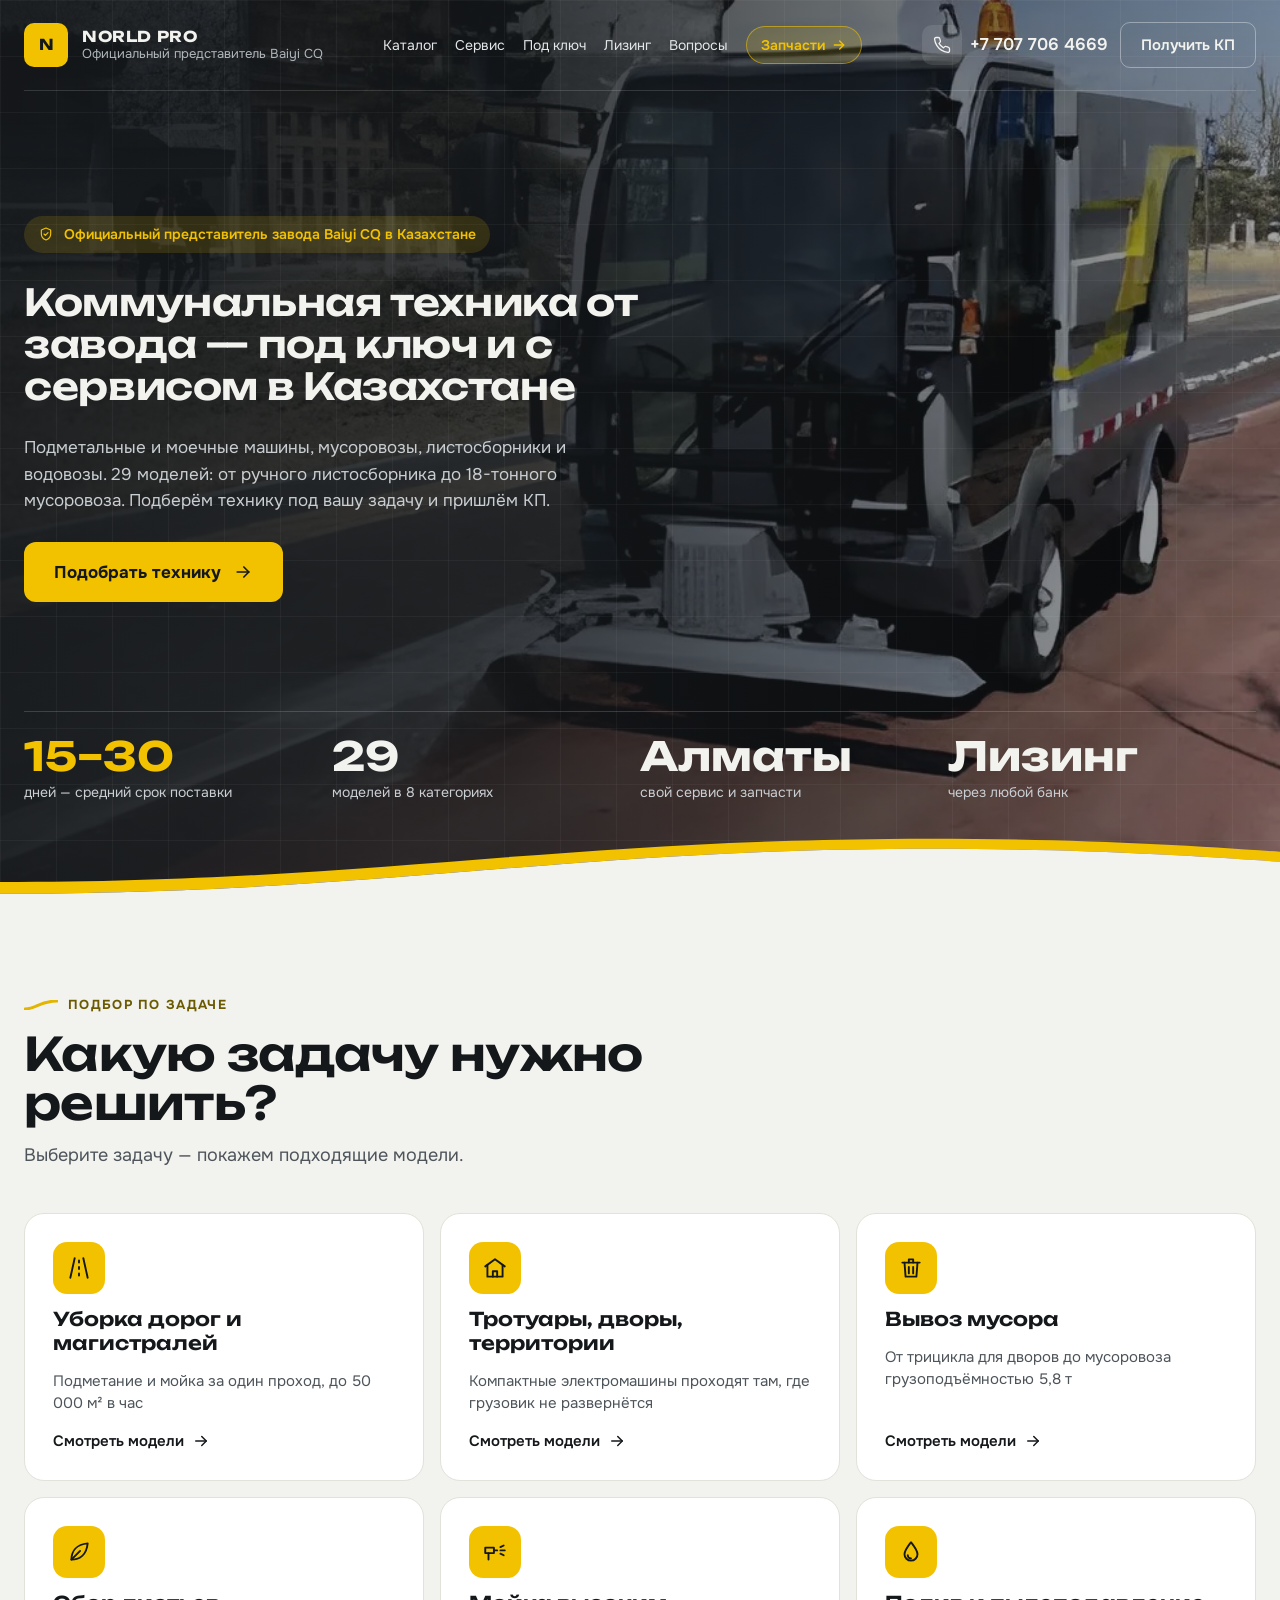
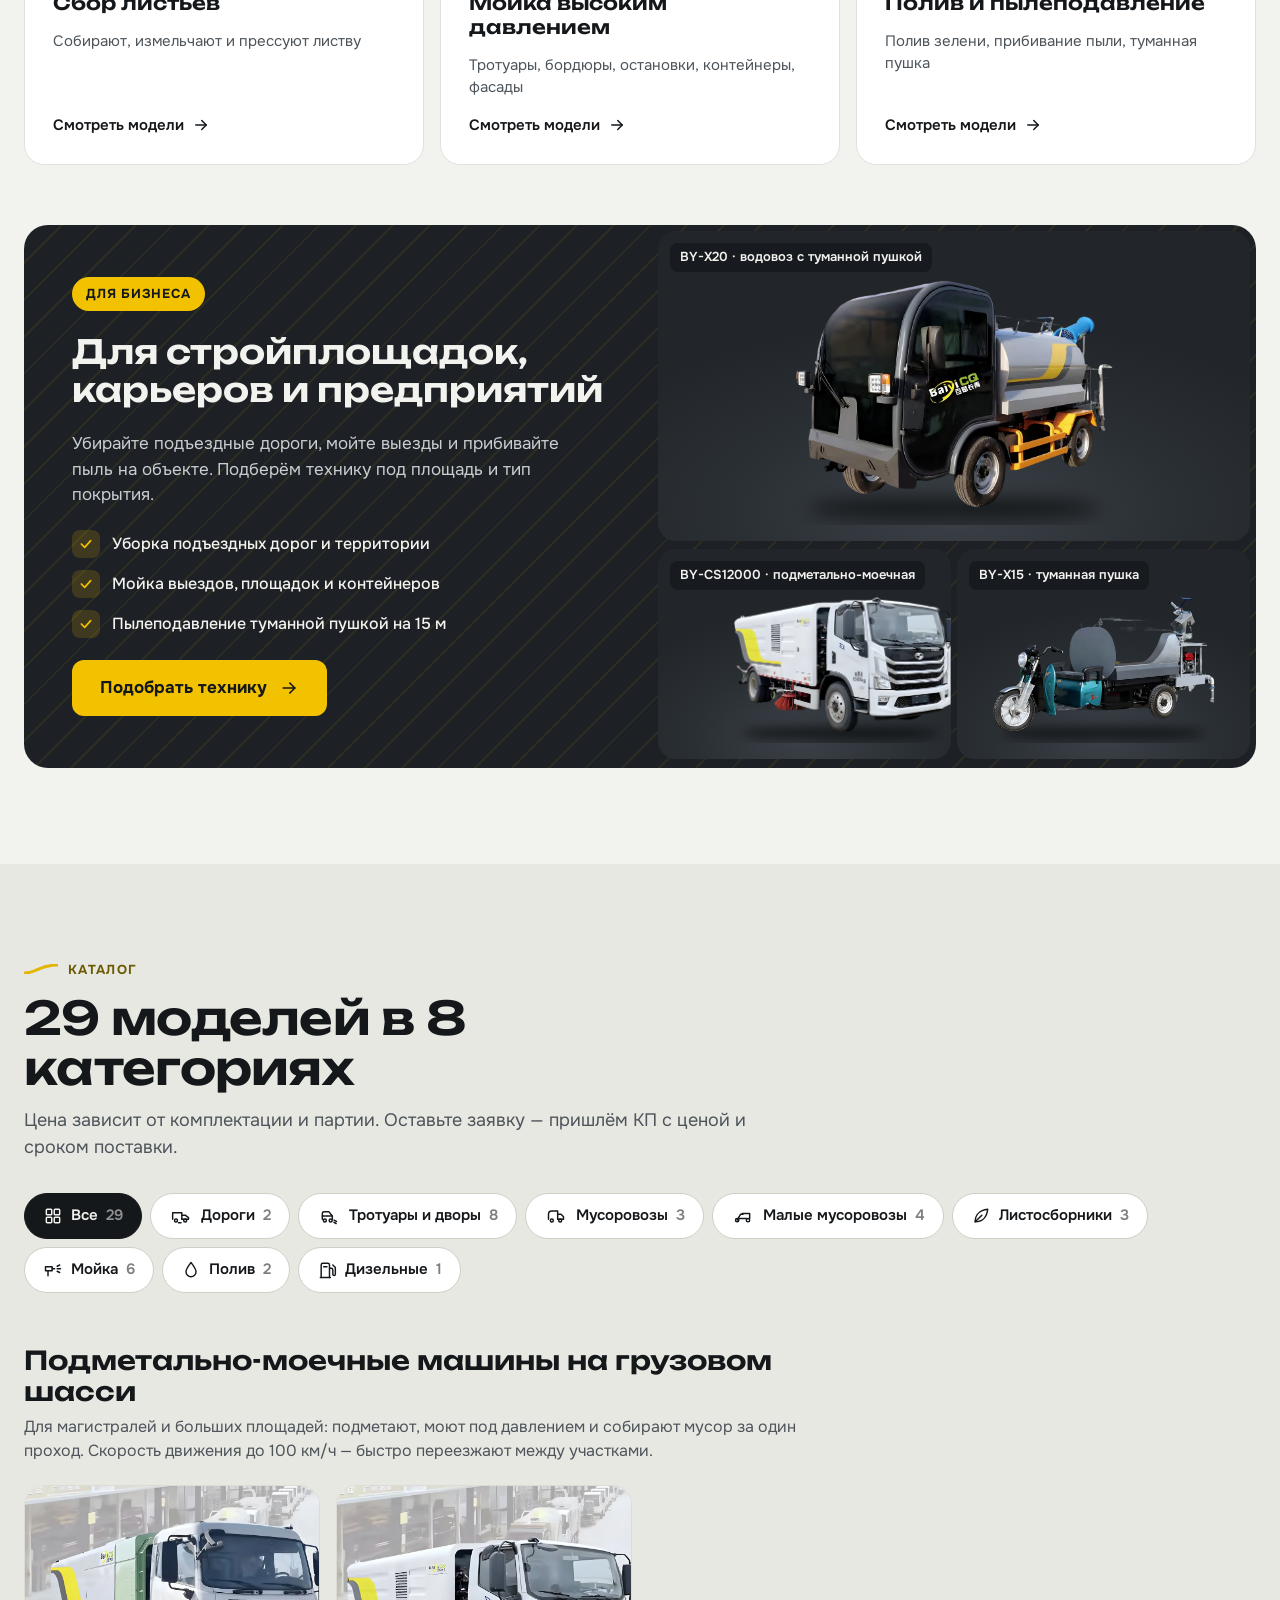
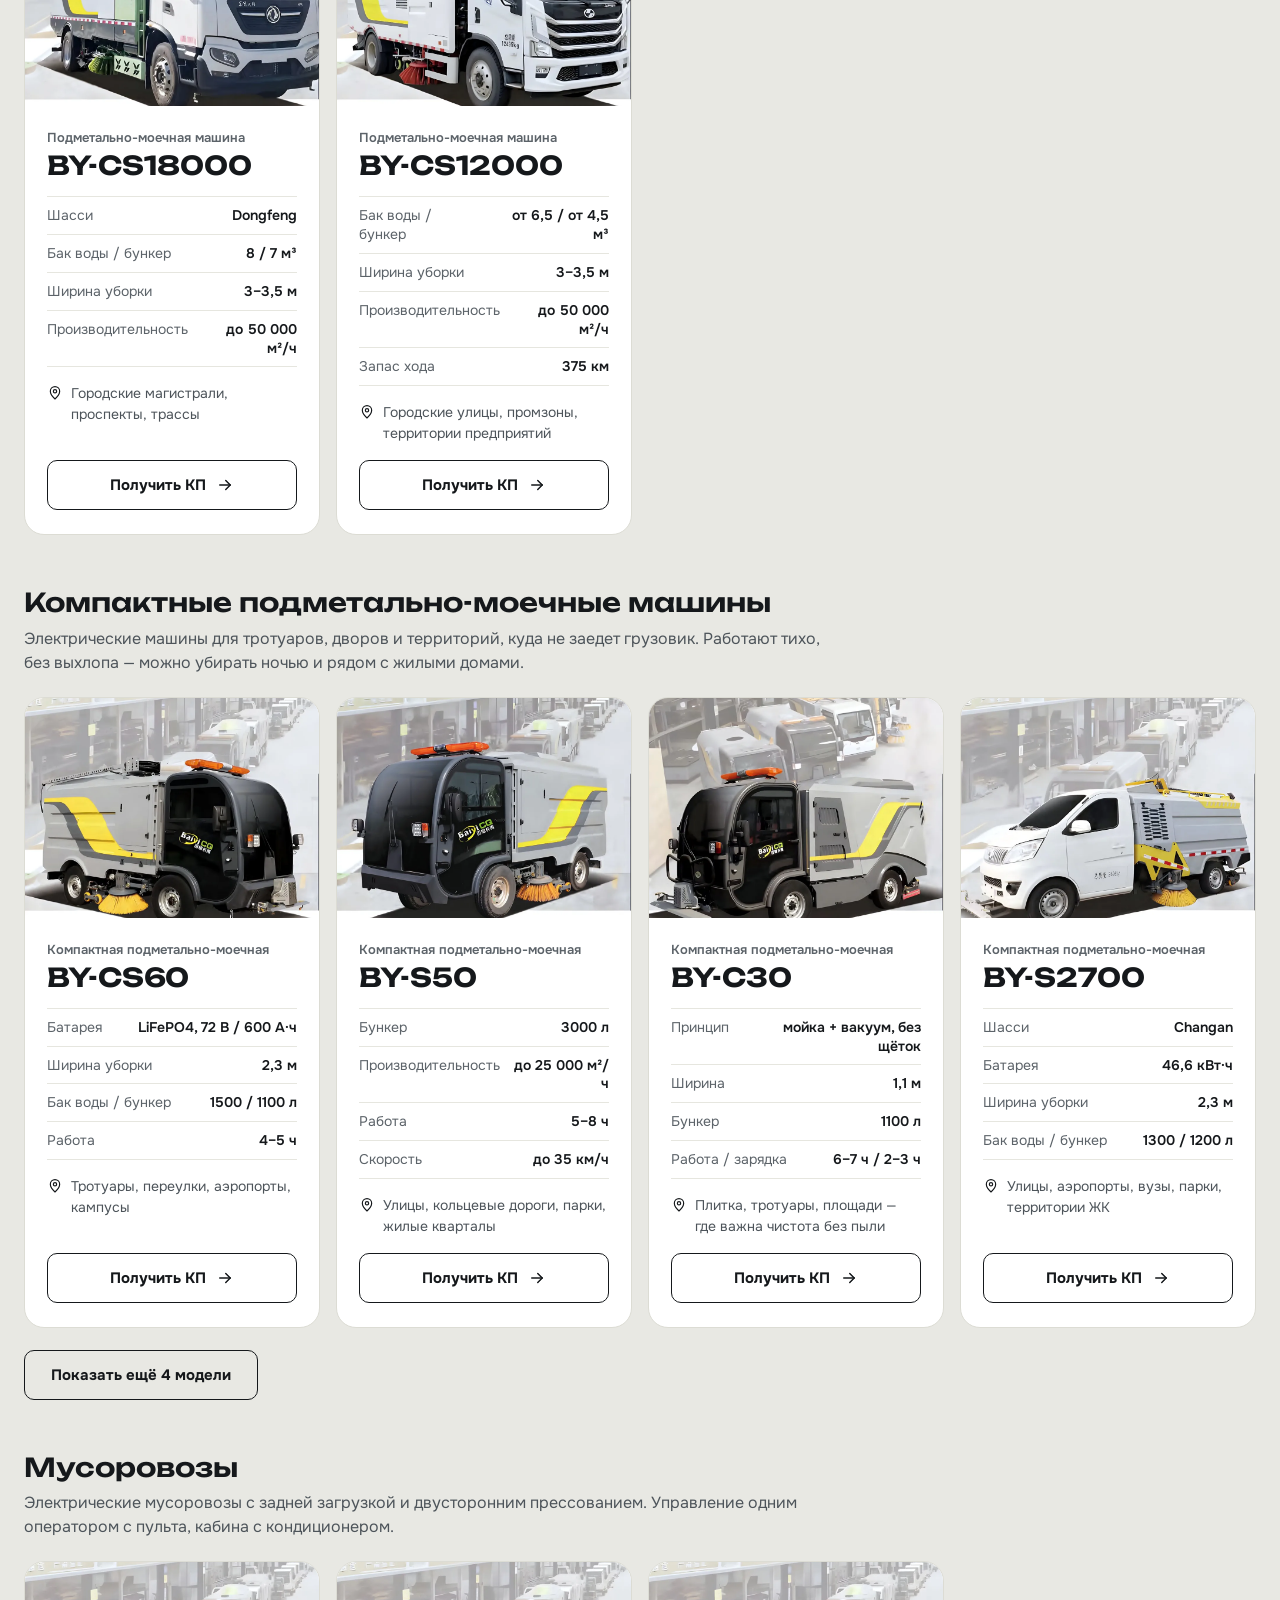
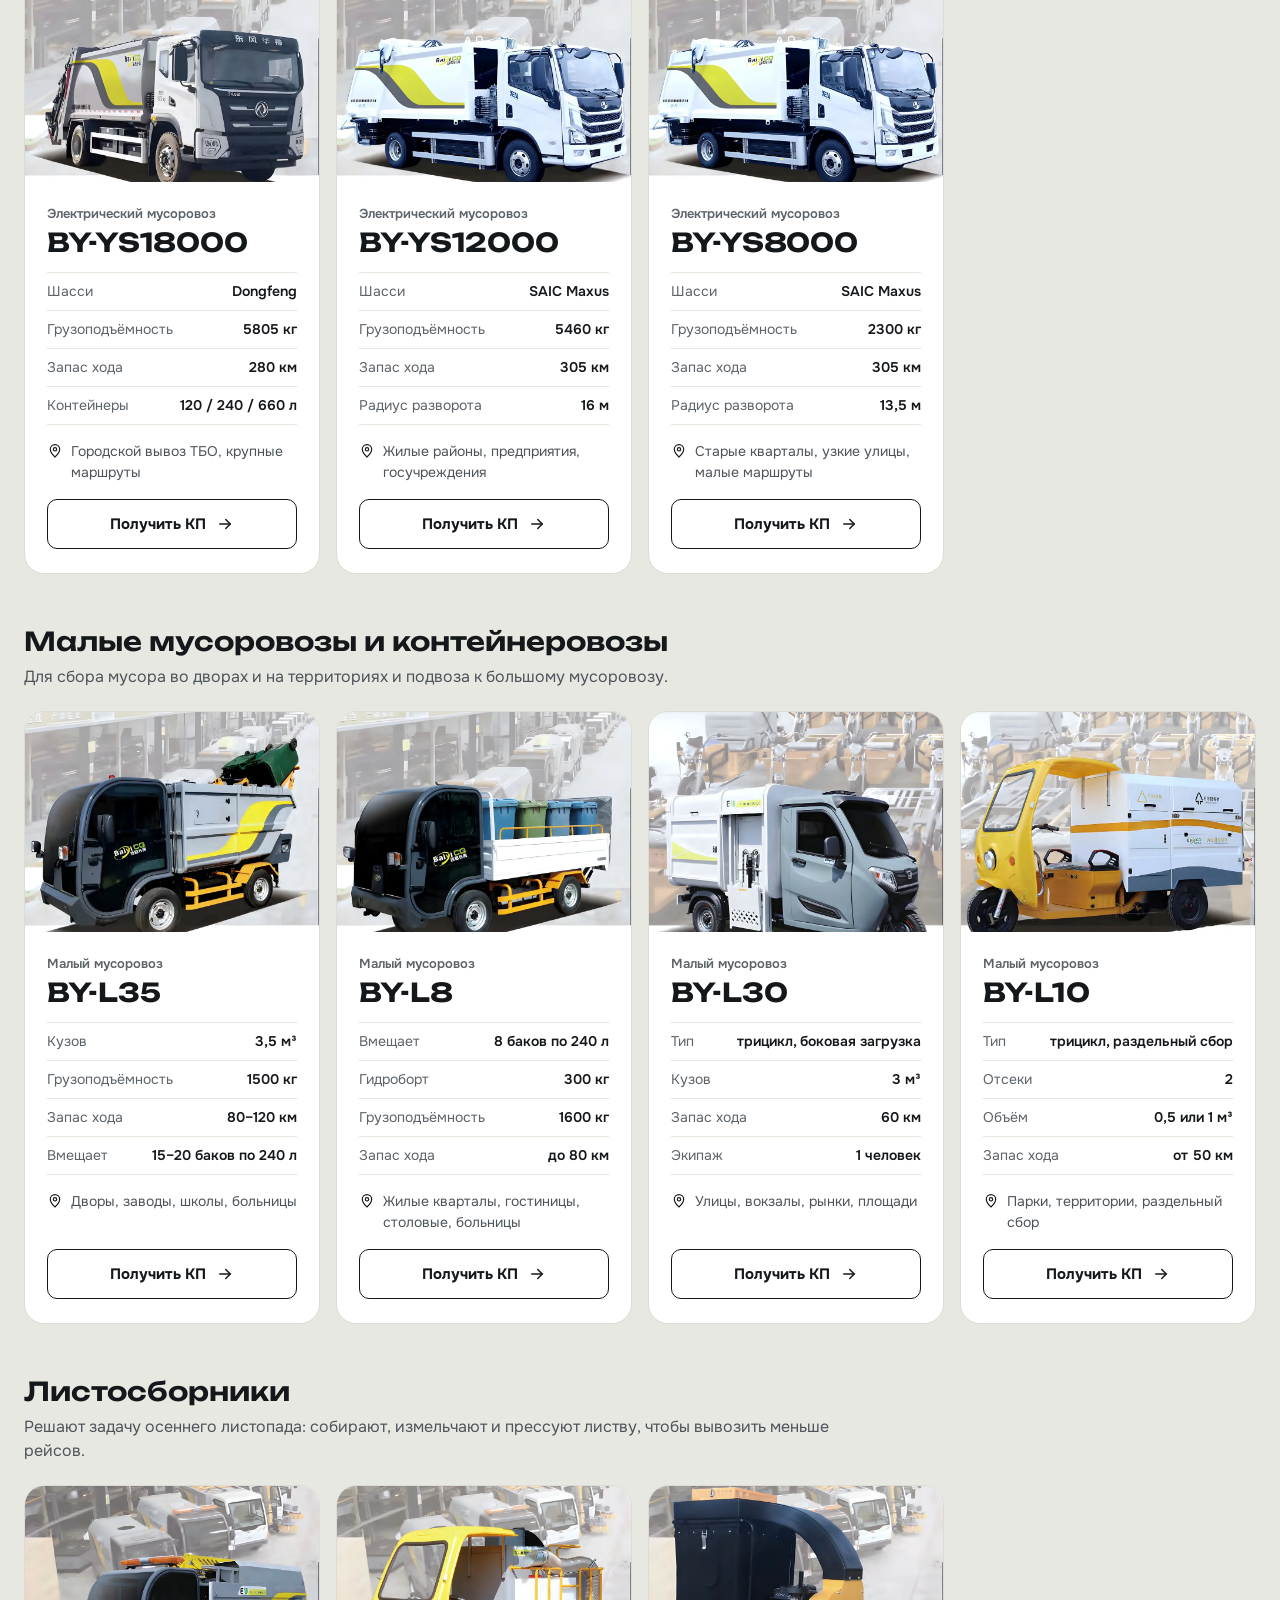
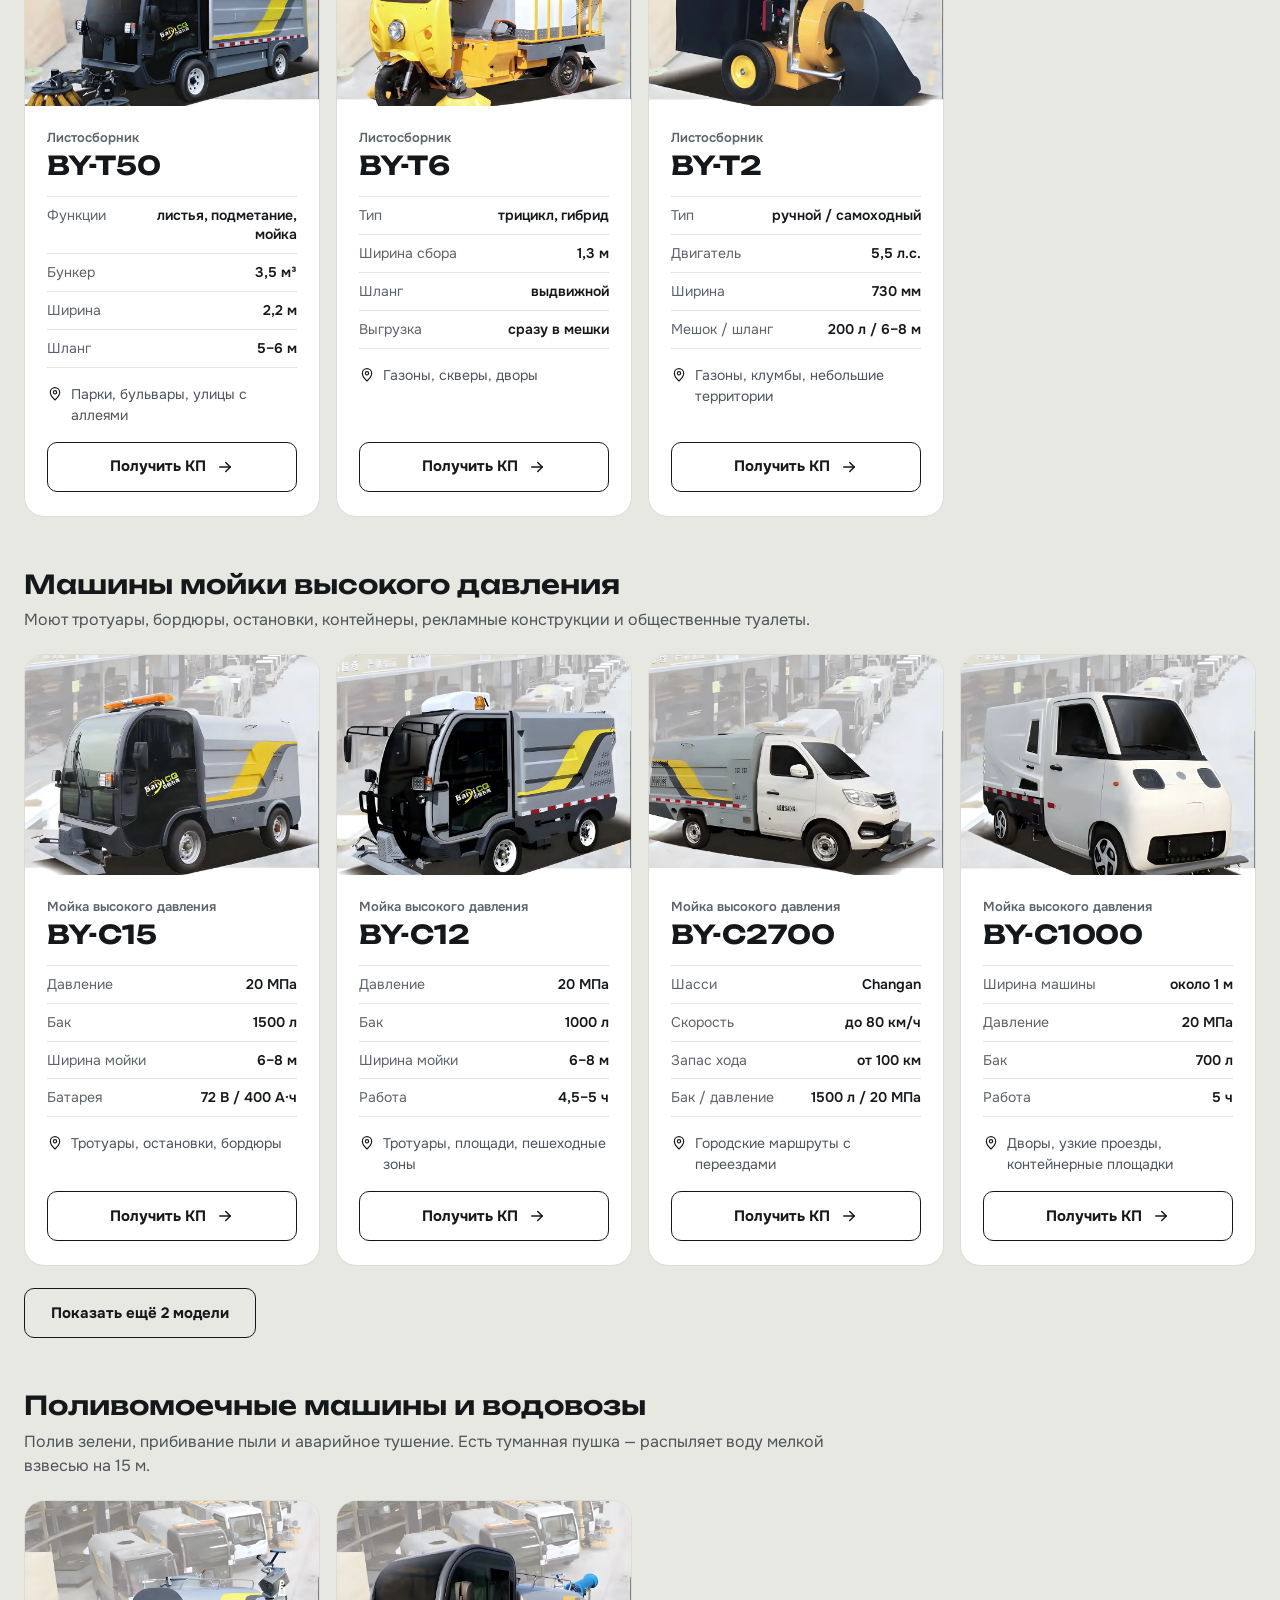
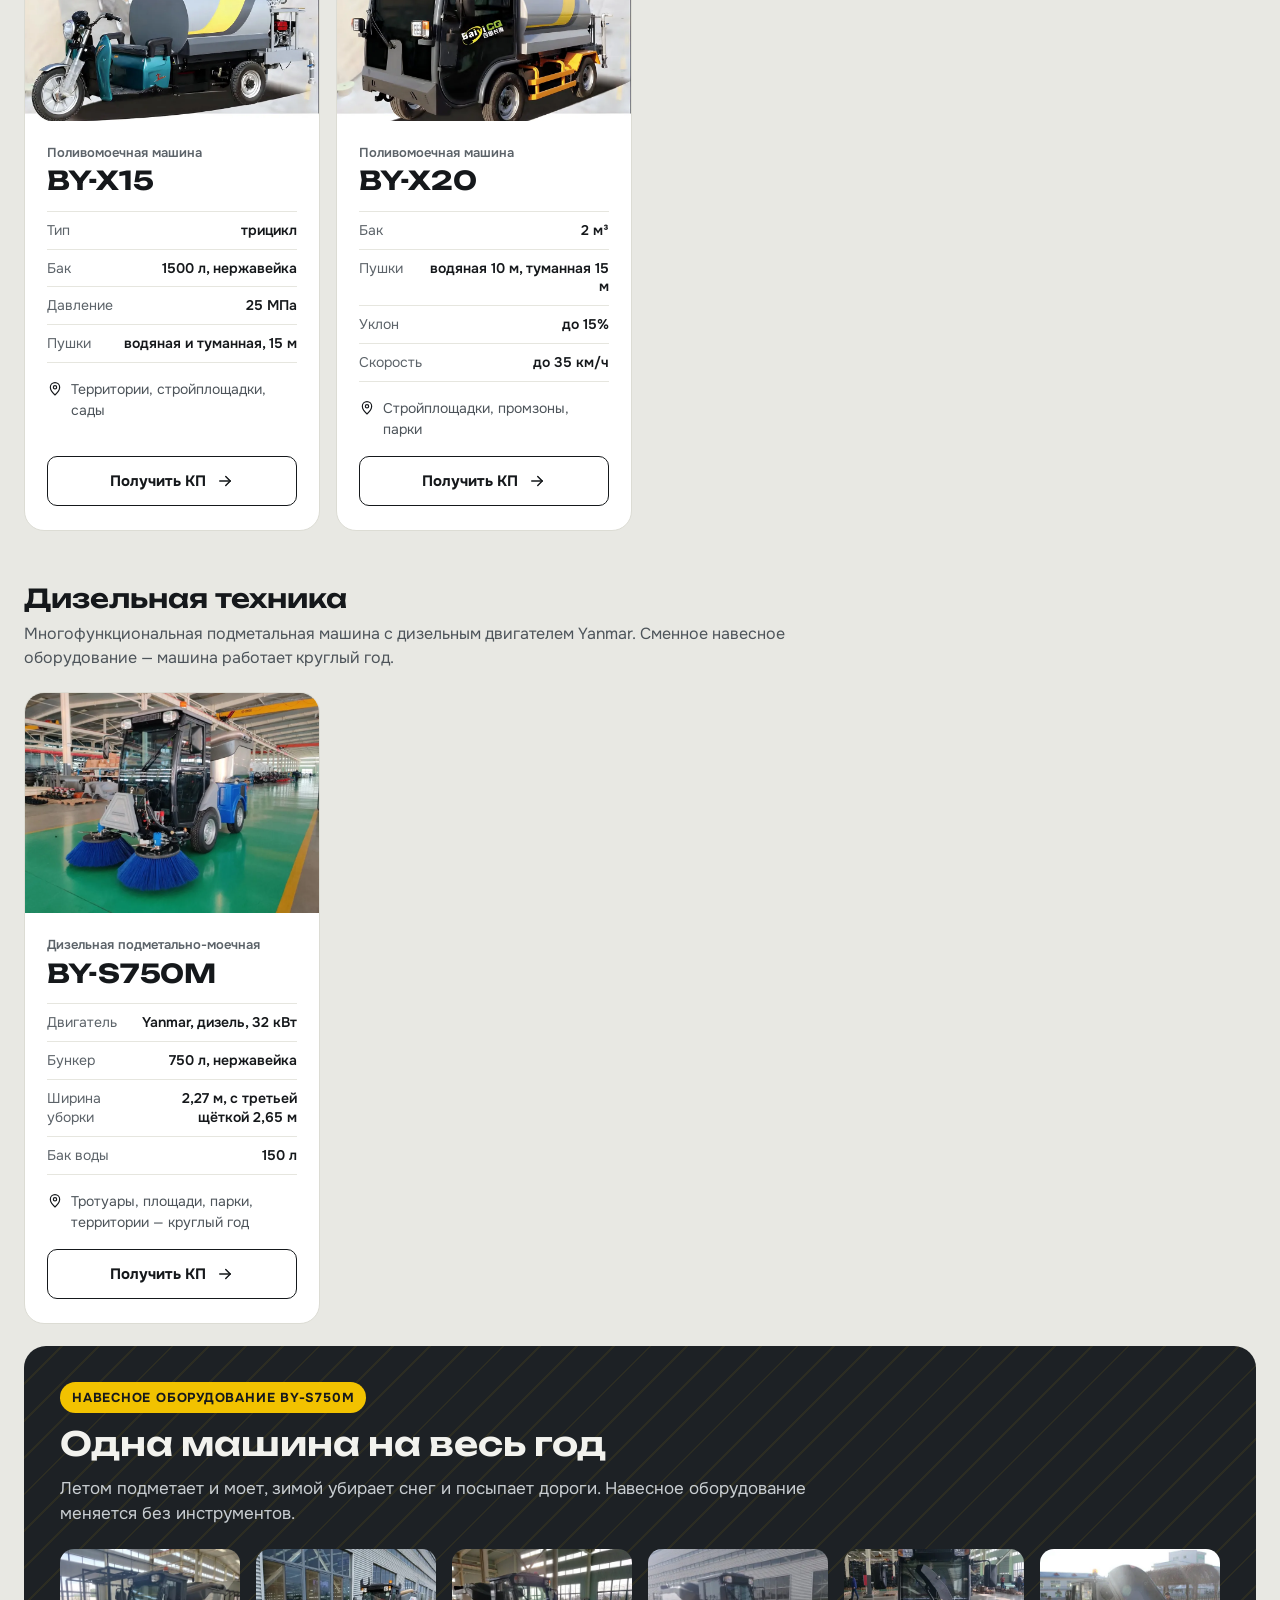
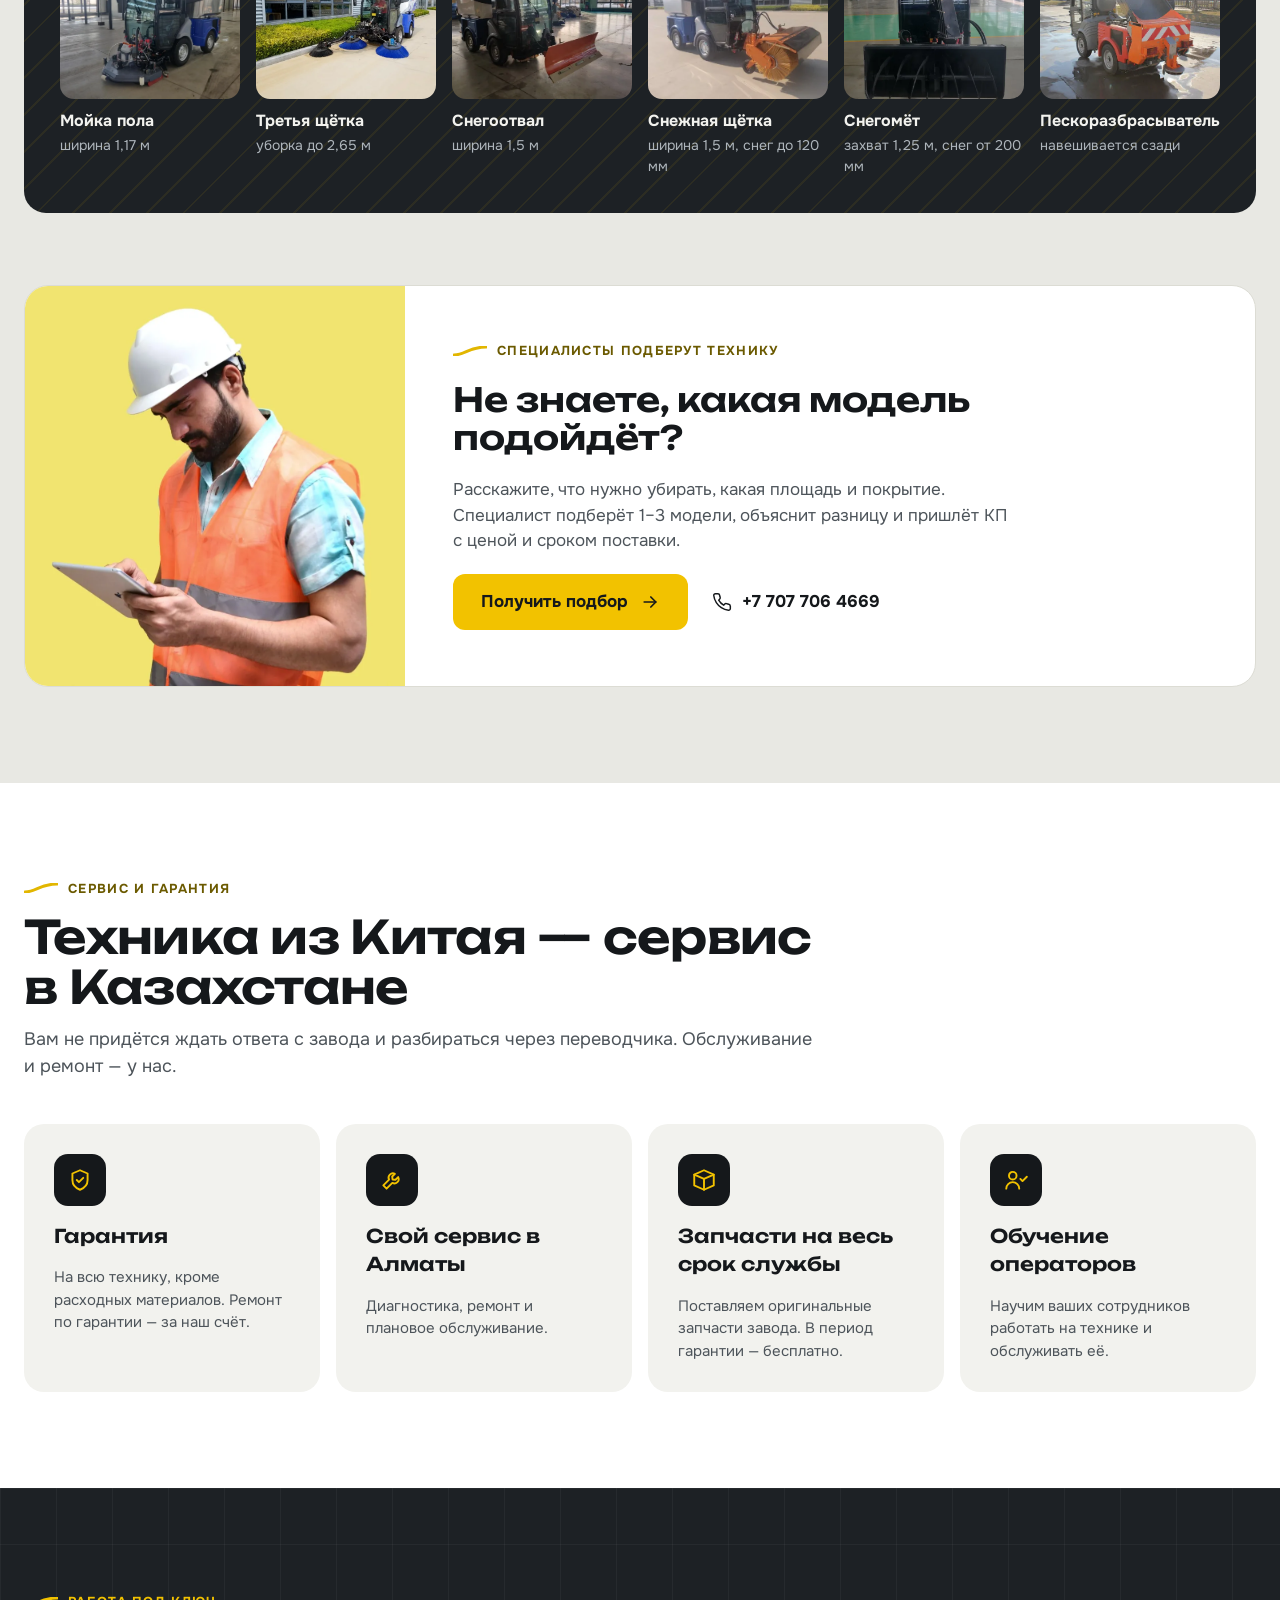
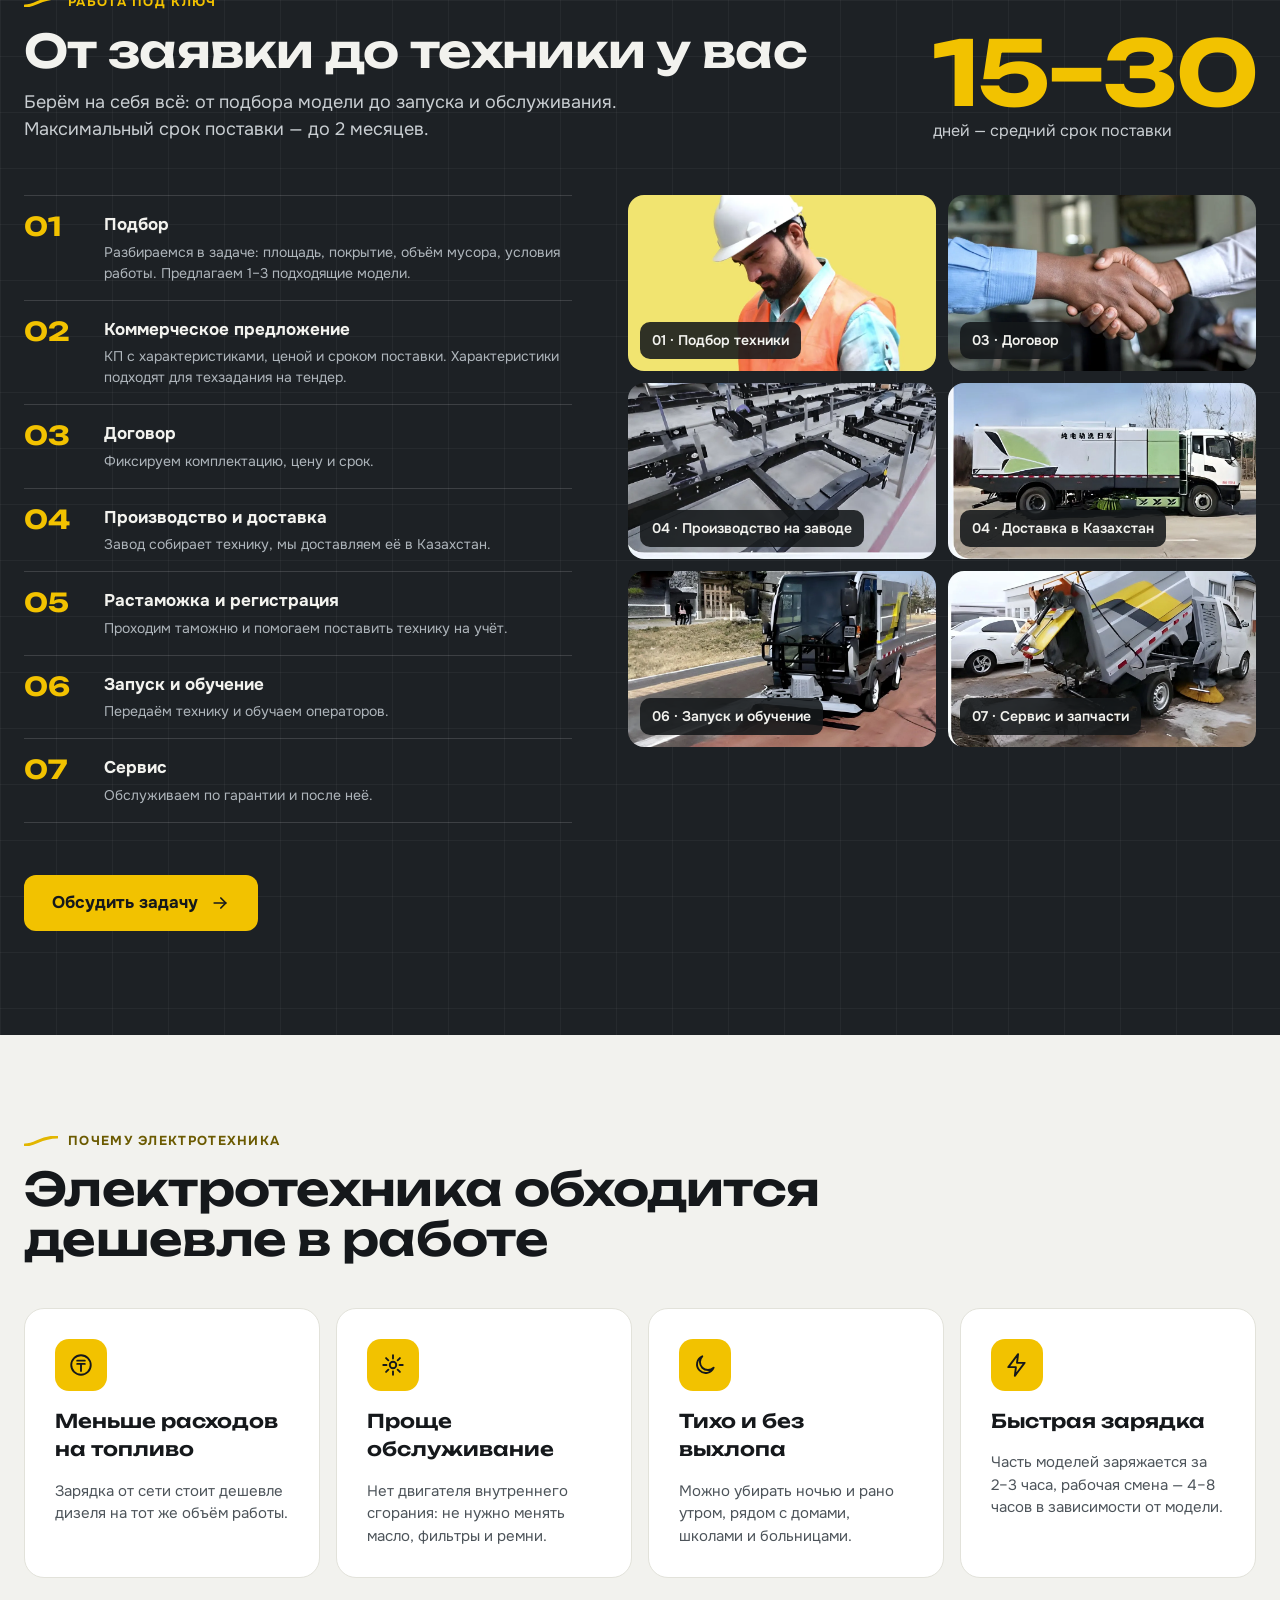
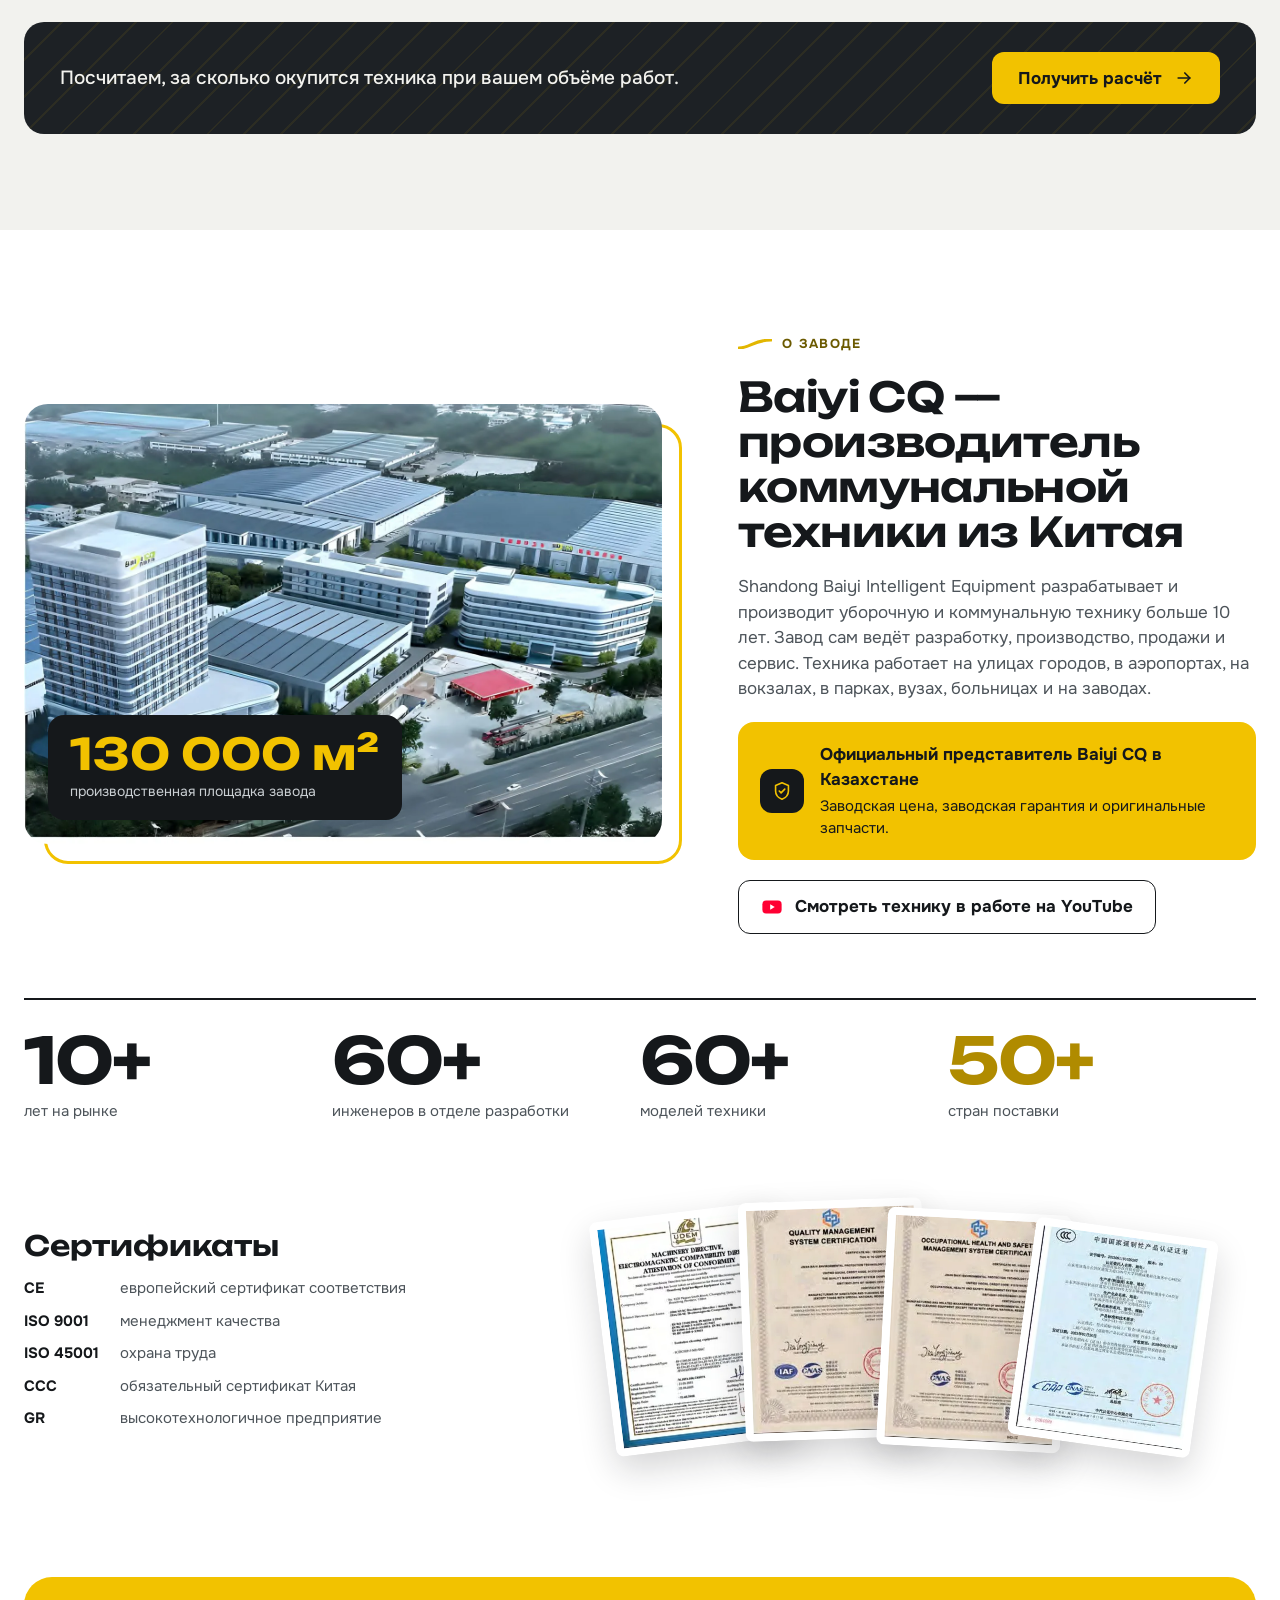
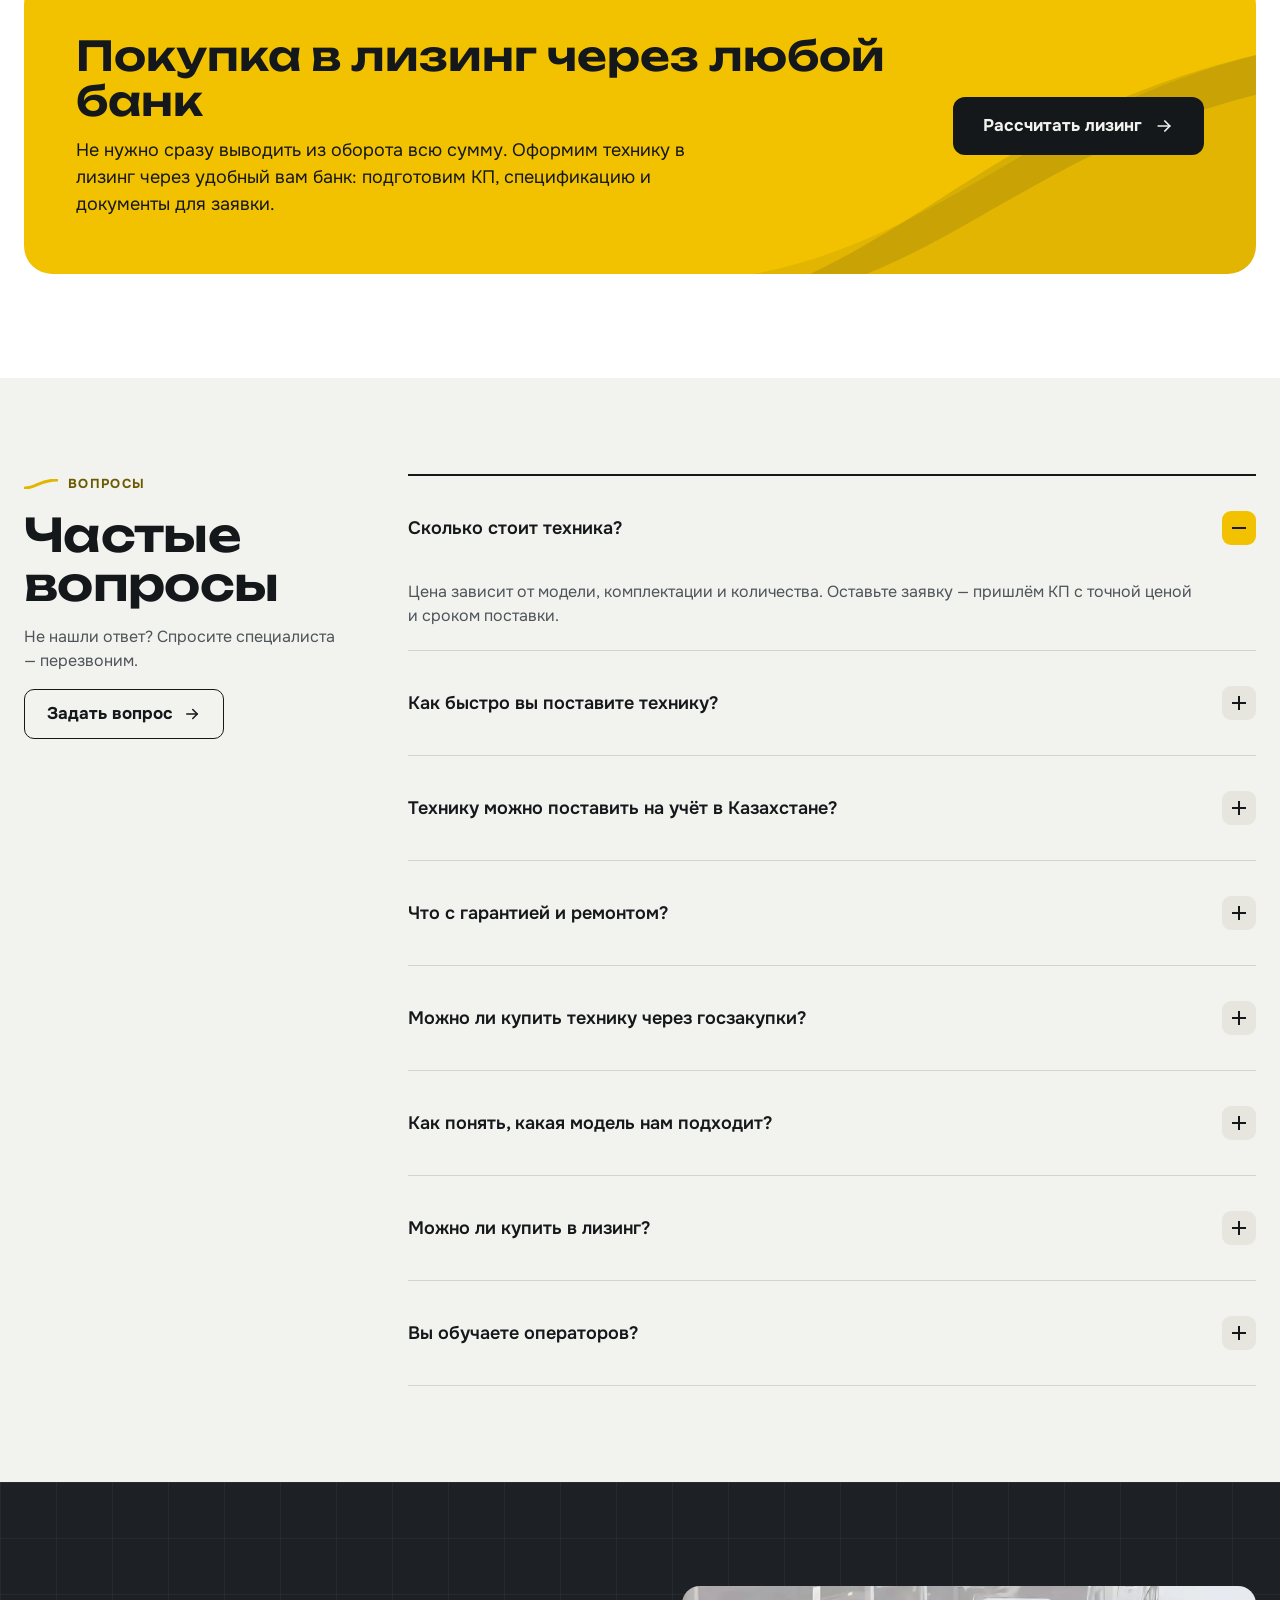
==== commit 724a0d4c: "NORLD PRO и временный логотип, YouTube-канал, дизельная категория BY-S750M с навесным оборудованием " ====
--- a/index.html
+++ b/index.html
@@ -353,6 +353,7 @@
 .mrow > :nth-child(2){font-size:16px !important;line-height:1.3 !important}
 .mrow > :nth-child(3){font-size:14px !important;line-height:1.45 !important}
 }
+@media (max-width:760px){.yr-grid{grid-template-columns:repeat(2,minmax(0,1fr)) !important;gap:12px !important}.yr-grid img{height:110px !important}}
 </style>
 </head>
 <body>
@@ -366,10 +367,10 @@
 <div class="wrap" style="position: relative; max-width: 1240px; margin: 0 auto; padding: 0 24px">
 <header style="display: flex; align-items: center; justify-content: space-between; gap: 16px 32px; padding: 22px 0; border-bottom: 1px solid rgba(255,255,255,0.14)">
 <div style="display: flex; align-items: center; gap: 14px; min-width: 0">
-<div style="flex: 0 0 auto; width: 44px; height: 44px; border-radius: 10px; background: #F2C200; display: flex; align-items: center; justify-content: center; font-family: 'Unbounded', sans-serif; font-weight: 700; font-size: 15px; color: #15181B">Л</div>
+<div style="flex: 0 0 auto; width: 44px; height: 44px; border-radius: 10px; background: #F2C200; display: flex; align-items: center; justify-content: center; font-family: 'Unbounded', sans-serif; font-weight: 700; font-size: 15px; color: #15181B">N</div>
 <div style="display: flex; flex-direction: column; line-height: 1.25; min-width: 0">
-<span style="font-weight: 700; font-size: 16px">[Название компании]</span>
-<span style="font-size: 13px; color: #AEB5BB">Официальный представитель Baiyi CQ</span>
+<span style="font-family: 'Unbounded', sans-serif; font-weight: 700; font-size: 15px; letter-spacing: 0.04em; white-space: nowrap">NORLD PRO</span>
+<span class="hide-m" style="font-size: 13px; color: #AEB5BB">Официальный представитель Baiyi CQ</span>
 </div>
 </div>
 <nav class="nav" aria-label="Разделы" style="display: flex; flex-wrap: nowrap; align-items: center; gap: 8px 18px; font-size: 14px; white-space: nowrap">
@@ -394,7 +395,7 @@
 <svg aria-hidden="true" width="16" height="16" viewBox="0 0 24 24" fill="none" stroke="currentColor" stroke-width="1.75" stroke-linecap="round" stroke-linejoin="round"><path d="M12 3l7 3v6c0 4.5-3 7.5-7 9-4-1.5-7-4.5-7-9V6z"></path><path d="M9 12l2 2 4-4"></path></svg>
 Официальный представитель завода Baiyi CQ в Казахстане</span>
 <h1 style="margin: 0; font-family: 'Unbounded', sans-serif; font-weight: 600; font-size: clamp(28px, 2.9vw, 44px); line-height: 1.14; letter-spacing: -0.01em">Коммунальная техника от завода — под ключ и с сервисом в Казахстане</h1>
-<p class="hero-sub" style="margin: 0; font-size: 17px; line-height: 1.55; color: #C9CED2; max-width: 560px">Подметальные и моечные машины, мусоровозы, листосборники и водовозы. 28 моделей: от ручного листосборника до 18-тонного мусоровоза. Подберём технику под вашу задачу и пришлём КП.</p>
+<p class="hero-sub" style="margin: 0; font-size: 17px; line-height: 1.55; color: #C9CED2; max-width: 560px">Подметальные и моечные машины, мусоровозы, листосборники и водовозы. 29 моделей: от ручного листосборника до 18-тонного мусоровоза. Подберём технику под вашу задачу и пришлём КП.</p>
 <a href="#lead" data-open-form class="btn btn-y" style="align-self: flex-start; display: inline-flex; align-items: center; gap: 12px; min-height: 60px; padding: 0 30px; border-radius: 12px; background: #F2C200; color: #15181B; text-decoration: none; font-weight: 700; font-size: 17px">Подобрать технику
 <svg class="arr" aria-hidden="true" width="20" height="20" viewBox="0 0 24 24" fill="none" stroke="currentColor" stroke-width="2" stroke-linecap="round" stroke-linejoin="round"><path d="M5 12h14"></path><path d="M13 6l6 6-6 6"></path></svg></a>
 </div>
@@ -405,8 +406,8 @@
 <span style="font-size: 14px; color: #C9CED2">дней — средний срок поставки</span>
 </div>
 <div style="display: flex; flex-direction: column; gap: 6px; padding: 24px 24px 0 0">
-<span class="big-num" style="font-family: 'Unbounded', sans-serif; font-weight: 700; font-size: 40px; line-height: 1; color: #F2F2EE">28</span>
-<span style="font-size: 14px; color: #C9CED2">моделей в 7 категориях</span>
+<span class="big-num" style="font-family: 'Unbounded', sans-serif; font-weight: 700; font-size: 40px; line-height: 1; color: #F2F2EE">29</span>
+<span style="font-size: 14px; color: #C9CED2">моделей в 8 категориях</span>
 </div>
 <div style="display: flex; flex-direction: column; gap: 6px; padding: 24px 24px 0 0">
 <span class="big-num" style="font-family: 'Unbounded', sans-serif; font-weight: 700; font-size: 40px; line-height: 1; color: #F2F2EE">Алматы</span>
@@ -497,12 +498,12 @@
 <div class="wrap" style="max-width: 1240px; margin: 0 auto; padding: 0 24px; display: flex; flex-direction: column; gap: 32px">
 <div class="reveal" style="display: flex; flex-direction: column; gap: 14px; max-width: 760px">
 <span style="display: inline-flex; align-items: center; gap: 10px; font-size: 13px; font-weight: 700; letter-spacing: 0.1em; text-transform: uppercase; color: #6B5A00"><svg aria-hidden="true" width="34" height="10" viewBox="0 0 34 10"><path d="M1 9 C 12 9 16 1 33 1" stroke="#E2B600" stroke-width="3" fill="none" stroke-linecap="round"></path></svg>Каталог</span>
-<h2 style="margin: 0; font-family: 'Unbounded', sans-serif; font-weight: 600; font-size: clamp(30px, 3.6vw, 52px); line-height: 1.08; letter-spacing: -0.015em">28 моделей в 7 категориях</h2>
+<h2 style="margin: 0; font-family: 'Unbounded', sans-serif; font-weight: 600; font-size: clamp(30px, 3.6vw, 52px); line-height: 1.08; letter-spacing: -0.015em">29 моделей в 8 категориях</h2>
 <p style="margin: 0; font-size: 18px; color: #4D545A">Цена зависит от комплектации и партии. Оставьте заявку — пришлём КП с ценой и сроком поставки.</p>
 </div>
 
 <div class="tabs" role="tablist" aria-label="Категории техники" style="display: flex; flex-wrap: wrap; gap: 8px">
-<button type="button" role="tab" class="tab" aria-selected="true" data-tab="all"><svg aria-hidden="true" width="20" height="20" viewBox="0 0 24 24" fill="none" stroke="currentColor" stroke-width="1.75" stroke-linecap="round" stroke-linejoin="round"><rect x="4" y="4" width="6.5" height="6.5" rx="1"></rect><rect x="13.5" y="4" width="6.5" height="6.5" rx="1"></rect><rect x="4" y="13.5" width="6.5" height="6.5" rx="1"></rect><rect x="13.5" y="13.5" width="6.5" height="6.5" rx="1"></rect></svg>Все <span style="opacity: 0.55">28</span></button>
+<button type="button" role="tab" class="tab" aria-selected="true" data-tab="all"><svg aria-hidden="true" width="20" height="20" viewBox="0 0 24 24" fill="none" stroke="currentColor" stroke-width="1.75" stroke-linecap="round" stroke-linejoin="round"><rect x="4" y="4" width="6.5" height="6.5" rx="1"></rect><rect x="13.5" y="4" width="6.5" height="6.5" rx="1"></rect><rect x="4" y="13.5" width="6.5" height="6.5" rx="1"></rect><rect x="13.5" y="13.5" width="6.5" height="6.5" rx="1"></rect></svg>Все <span style="opacity: 0.55">29</span></button>
 <button type="button" role="tab" class="tab" aria-selected="false" data-tab="roads"><svg aria-hidden="true" width="24" height="20" viewBox="0 0 24 24" fill="none" stroke="currentColor" stroke-width="1.75" stroke-linecap="round" stroke-linejoin="round"><path d="M2 16V8h11v8"></path><path d="M13 11h4l4 3v2h-8"></path><circle cx="6" cy="17.5" r="1.8"></circle><circle cx="17" cy="17.5" r="1.8"></circle><path d="M9 20h3"></path></svg>Дороги <span style="opacity: 0.55">2</span></button>
 <button type="button" role="tab" class="tab" aria-selected="false" data-tab="yards"><svg aria-hidden="true" width="24" height="20" viewBox="0 0 24 24" fill="none" stroke="currentColor" stroke-width="1.75" stroke-linecap="round" stroke-linejoin="round"><path d="M4 16V9a2 2 0 0 1 2-2h6l4 5v4"></path><path d="M4 12h12"></path><circle cx="7" cy="17.5" r="1.8"></circle><circle cx="14" cy="17.5" r="1.8"></circle><path d="M18 17l3 1.5"></path><path d="M18 19.5l2.5 1.5"></path></svg>Тротуары и дворы <span style="opacity: 0.55">8</span></button>
 <button type="button" role="tab" class="tab" aria-selected="false" data-tab="garbage"><svg aria-hidden="true" width="24" height="20" viewBox="0 0 24 24" fill="none" stroke="currentColor" stroke-width="1.75" stroke-linecap="round" stroke-linejoin="round"><path d="M3 16V10a4 4 0 0 1 4-4h7v10"></path><path d="M14 10h4l3 3v3h-7"></path><circle cx="7" cy="17.5" r="1.8"></circle><circle cx="17" cy="17.5" r="1.8"></circle></svg>Мусоровозы <span style="opacity: 0.55">3</span></button>
@@ -510,6 +511,7 @@
 <button type="button" role="tab" class="tab" aria-selected="false" data-tab="leaves"><svg aria-hidden="true" width="20" height="20" viewBox="0 0 24 24" fill="none" stroke="currentColor" stroke-width="1.75" stroke-linecap="round" stroke-linejoin="round"><path d="M5 19c0-8 5-14 15-15-1 10-7 15-15 15z"></path><path d="M5 19l8-8"></path></svg>Листосборники <span style="opacity: 0.55">3</span></button>
 <button type="button" role="tab" class="tab" aria-selected="false" data-tab="wash"><svg aria-hidden="true" width="20" height="20" viewBox="0 0 24 24" fill="none" stroke="currentColor" stroke-width="1.75" stroke-linecap="round" stroke-linejoin="round"><path d="M3 8h8v5H3z"></path><path d="M11 10.5h3"></path><path d="M17 7.5l3-1.5"></path><path d="M17 10.5h4"></path><path d="M17 13.5l3 1.5"></path><path d="M6 13v6"></path></svg>Мойка <span style="opacity: 0.55">6</span></button>
 <button type="button" role="tab" class="tab" aria-selected="false" data-tab="water"><svg aria-hidden="true" width="20" height="20" viewBox="0 0 24 24" fill="none" stroke="currentColor" stroke-width="1.75" stroke-linecap="round" stroke-linejoin="round"><path d="M12 3c3 4 6 7.5 6 11a6 6 0 0 1-12 0c0-3.5 3-7 6-11z"></path></svg>Полив <span style="opacity: 0.55">2</span></button>
+<button type="button" role="tab" class="tab" aria-selected="false" data-tab="diesel"><svg aria-hidden="true" width="20" height="20" viewBox="0 0 24 24" fill="none" stroke="currentColor" stroke-width="1.75" stroke-linecap="round" stroke-linejoin="round"><path d="M5 21V6a2 2 0 0 1 2-2h6a2 2 0 0 1 2 2v15"></path><path d="M4 21h12"></path><path d="M8 8h4"></path><path d="M15 10h2a2 2 0 0 1 2 2v5a1.5 1.5 0 0 0 3 0V9l-3-3"></path></svg>Дизельные <span style="opacity: 0.55">1</span></button>
 </div>
 <p class="swipe-hint show-m"><svg aria-hidden="true" width="22" height="22" viewBox="0 0 24 24" fill="none" stroke="#15181B" stroke-width="1.75" stroke-linecap="round" stroke-linejoin="round"><path d="M8 8H3l3-3M3 8l3 3"></path><path d="M16 8h5l-3-3M21 8l-3 3"></path><path d="M10 21v-6.5a1.5 1.5 0 0 1 3 0V17l3.2.5a2 2 0 0 1 1.7 2.3L17.6 21"></path></svg>Листайте вбок — здесь все 8 категорий</p>
 
@@ -1567,6 +1569,61 @@
 </div>
 </article>
 
+</div>
+</div>
+<div data-cat="diesel" style="display: flex; flex-direction: column; gap: 22px; padding-top: 20px">
+<div style="display: flex; flex-direction: column; gap: 8px; max-width: 820px">
+<h3 style="margin: 0; font-family: 'Unbounded', sans-serif; font-weight: 600; font-size: 26px; line-height: 1.2">Дизельная техника</h3>
+<p style="margin: 0; font-size: 16px; color: #4D545A">Многофункциональная подметальная машина с дизельным двигателем Yanmar. Сменное навесное оборудование — машина работает круглый год.</p>
+</div>
+<div style="display: grid; grid-template-columns: repeat(auto-fill, minmax(280px, 1fr)); gap: 16px">
+<article class="card" style="display: flex; flex-direction: column; border-radius: 20px; background: #FFFFFF; overflow: hidden; border: 1px solid #DCDCD4">
+<img loading="lazy" decoding="async" src="/img/model-by-s750m.webp" alt="Дизельная подметальная машина BY-S750M" style="display: block; width: 100%; height: 220px; object-fit: cover; background: #E8E8E3">
+<div style="display: flex; flex-direction: column; gap: 16px; padding: 22px 22px 24px; flex: 1 1 auto">
+<div style="display: flex; flex-direction: column; gap: 4px">
+<span style="font-size: 13px; font-weight: 600; color: #5C6369">Дизельная подметально-моечная</span>
+<span style="font-family: 'Unbounded', sans-serif; font-weight: 700; font-size: 26px; line-height: 1.1; letter-spacing: -0.01em">BY-S750M</span>
+</div>
+<dl style="margin: 0; display: flex; flex-direction: column; border-top: 1px solid #E6E6DF">
+<div style="display: flex; justify-content: space-between; align-items: baseline; gap: 14px; padding: 9px 0; border-bottom: 1px solid #E6E6DF; font-size: 14px; line-height: 1.35">
+<dt style="color: #5C6369">Двигатель</dt>
+<dd style="margin: 0; font-weight: 600; text-align: right">Yanmar, дизель, 32 кВт</dd>
+</div>
+
+<div style="display: flex; justify-content: space-between; align-items: baseline; gap: 14px; padding: 9px 0; border-bottom: 1px solid #E6E6DF; font-size: 14px; line-height: 1.35">
+<dt style="color: #5C6369">Бункер</dt>
+<dd style="margin: 0; font-weight: 600; text-align: right">750 л, нержавейка</dd>
+</div>
+
+<div style="display: flex; justify-content: space-between; align-items: baseline; gap: 14px; padding: 9px 0; border-bottom: 1px solid #E6E6DF; font-size: 14px; line-height: 1.35">
+<dt style="color: #5C6369">Ширина уборки</dt>
+<dd style="margin: 0; font-weight: 600; text-align: right">2,27 м, с третьей щёткой 2,65 м</dd>
+</div>
+
+<div style="display: flex; justify-content: space-between; align-items: baseline; gap: 14px; padding: 9px 0; border-bottom: 1px solid #E6E6DF; font-size: 14px; line-height: 1.35">
+<dt style="color: #5C6369">Бак воды</dt>
+<dd style="margin: 0; font-weight: 600; text-align: right">150 л</dd>
+</div>
+</dl>
+<div style="display: flex; gap: 8px; align-items: flex-start; font-size: 14px; color: #4D545A"><svg aria-hidden="true" style="flex: 0 0 auto; margin-top: 2px" width="16" height="16" viewBox="0 0 24 24" fill="none" stroke="#15181B" stroke-width="1.75" stroke-linecap="round" stroke-linejoin="round"><path d="M12 21s-7-6.2-7-11.5A7 7 0 0 1 19 9.5C19 14.8 12 21 12 21z"></path><circle cx="12" cy="9.5" r="2.5"></circle></svg><span>Тротуары, площади, парки, территории — круглый год</span></div>
+<a href="#lead" data-open-form data-model="BY-S750M" class="btn btn-line" style="margin-top: auto; display: flex; align-items: center; justify-content: center; gap: 10px; min-height: 48px; border-radius: 10px; border: 1.5px solid #15181B; color: #15181B; text-decoration: none; font-weight: 700; font-size: 15px">Получить КП <svg class="arr" aria-hidden="true" width="18" height="18" viewBox="0 0 24 24" fill="none" stroke="currentColor" stroke-width="2" stroke-linecap="round" stroke-linejoin="round"><path d="M5 12h14"></path><path d="M13 6l6 6-6 6"></path></svg></a>
+</div>
+</article>
+</div>
+<div class="tex-diag pad-l" style="display: flex; flex-direction: column; gap: 22px; padding: 36px; border-radius: 22px; background-color: #1D2125; color: #F2F2EE">
+<div style="display: flex; flex-direction: column; gap: 12px; max-width: 760px">
+<span style="align-self: flex-start; padding: 6px 12px; border-radius: 999px; background: #F2C200; color: #15181B; font-size: 13px; font-weight: 700; letter-spacing: 0.06em; text-transform: uppercase">Навесное оборудование BY-S750M</span>
+<h3 style="margin: 0; font-family: 'Unbounded', sans-serif; font-weight: 600; font-size: clamp(24px, 2.6vw, 34px); line-height: 1.15">Одна машина на весь год</h3>
+<p style="margin: 0; font-size: 17px; color: #C9CED2">Летом подметает и моет, зимой убирает снег и посыпает дороги. Навесное оборудование меняется без инструментов.</p>
+</div>
+<div class="yr-grid" style="display: grid; grid-template-columns: repeat(auto-fill, minmax(170px, 1fr)); gap: 16px">
+<figure style="margin: 0; display: flex; flex-direction: column; gap: 10px"><img loading="lazy" decoding="async" src="/img/s750-wash.webp" alt="BY-S750M: мойка пола" style="display: block; width: 100%; height: 150px; object-fit: cover; border-radius: 14px; background: #2A2F34"><figcaption style="display: flex; flex-direction: column; gap: 2px"><span style="font-weight: 700; font-size: 16px; color: #F2F2EE">Мойка пола</span><span style="font-size: 14px; color: #AEB5BB">ширина 1,17 м</span></figcaption></figure>
+<figure style="margin: 0; display: flex; flex-direction: column; gap: 10px"><img loading="lazy" decoding="async" src="/img/s750-brush3.webp" alt="BY-S750M: третья щётка" style="display: block; width: 100%; height: 150px; object-fit: cover; border-radius: 14px; background: #2A2F34"><figcaption style="display: flex; flex-direction: column; gap: 2px"><span style="font-weight: 700; font-size: 16px; color: #F2F2EE">Третья щётка</span><span style="font-size: 14px; color: #AEB5BB">уборка до 2,65 м</span></figcaption></figure>
+<figure style="margin: 0; display: flex; flex-direction: column; gap: 10px"><img loading="lazy" decoding="async" src="/img/s750-plow.webp" alt="BY-S750M: снегоотвал" style="display: block; width: 100%; height: 150px; object-fit: cover; border-radius: 14px; background: #2A2F34"><figcaption style="display: flex; flex-direction: column; gap: 2px"><span style="font-weight: 700; font-size: 16px; color: #F2F2EE">Снегоотвал</span><span style="font-size: 14px; color: #AEB5BB">ширина 1,5 м</span></figcaption></figure>
+<figure style="margin: 0; display: flex; flex-direction: column; gap: 10px"><img loading="lazy" decoding="async" src="/img/s750-snowbrush.webp" alt="BY-S750M: снежная щётка" style="display: block; width: 100%; height: 150px; object-fit: cover; border-radius: 14px; background: #2A2F34"><figcaption style="display: flex; flex-direction: column; gap: 2px"><span style="font-weight: 700; font-size: 16px; color: #F2F2EE">Снежная щётка</span><span style="font-size: 14px; color: #AEB5BB">ширина 1,5 м, снег до 120 мм</span></figcaption></figure>
+<figure style="margin: 0; display: flex; flex-direction: column; gap: 10px"><img loading="lazy" decoding="async" src="/img/s750-blower.webp" alt="BY-S750M: снегомёт" style="display: block; width: 100%; height: 150px; object-fit: cover; border-radius: 14px; background: #2A2F34"><figcaption style="display: flex; flex-direction: column; gap: 2px"><span style="font-weight: 700; font-size: 16px; color: #F2F2EE">Снегомёт</span><span style="font-size: 14px; color: #AEB5BB">захват 1,25 м, снег от 200 мм</span></figcaption></figure>
+<figure style="margin: 0; display: flex; flex-direction: column; gap: 10px"><img loading="lazy" decoding="async" src="/img/s750-spreader.webp" alt="BY-S750M: пескоразбрасыватель" style="display: block; width: 100%; height: 150px; object-fit: cover; border-radius: 14px; background: #2A2F34"><figcaption style="display: flex; flex-direction: column; gap: 2px"><span style="font-weight: 700; font-size: 16px; color: #F2F2EE">Пескоразбрасыватель</span><span style="font-size: 14px; color: #AEB5BB">навешивается сзади</span></figcaption></figure>
+</div>
 </div>
 </div>
 
@@ -1712,6 +1769,7 @@
 <span style="flex: 0 0 auto; width: 44px; height: 44px; border-radius: 12px; background: #15181B; display: flex; align-items: center; justify-content: center"><svg aria-hidden="true" width="22" height="22" viewBox="0 0 24 24" fill="none" stroke="#F2C200" stroke-width="1.75" stroke-linecap="round" stroke-linejoin="round"><path d="M12 3l7 3v6c0 4.5-3 7.5-7 9-4-1.5-7-4.5-7-9V6z"></path><path d="M9 12l2 2 4-4"></path></svg></span>
 <span style="display: flex; flex-direction: column; gap: 2px"><span style="font-weight: 700; font-size: 17px">Официальный представитель Baiyi CQ в Казахстане</span><span style="font-size: 15px">Заводская цена, заводская гарантия и оригинальные запчасти.</span></span>
 </div>
+<a href="https://www.youtube.com/@baiyienviro" target="_blank" rel="noopener" class="btn btn-line" style="align-self: flex-start; display: inline-flex; align-items: center; gap: 12px; min-height: 52px; padding: 0 22px; border-radius: 12px; border: 1.5px solid #15181B; color: #15181B; text-decoration: none; font-weight: 700"><svg aria-hidden="true" width="22" height="22" viewBox="0 0 24 24"><rect x="1.5" y="5" width="21" height="14" rx="4" fill="#FF0033"></rect><path d="M10 9l5 3-5 3z" fill="#FFFFFF"></path></svg>Смотреть технику в работе на YouTube</a>
 </div>
 </div>
 
@@ -1831,8 +1889,8 @@
 <div style="display: flex; flex-wrap: wrap; justify-content: space-between; gap: 32px 48px">
 <div style="flex: 1 1 280px; min-width: 0; display: flex; flex-direction: column; gap: 14px">
 <div style="display: flex; align-items: center; gap: 14px">
-<div style="flex: 0 0 auto; width: 44px; height: 44px; border-radius: 10px; background: #F2C200; display: flex; align-items: center; justify-content: center; font-family: 'Unbounded', sans-serif; font-weight: 700; font-size: 15px; color: #15181B">Л</div>
-<span style="color: #F2F2EE; font-weight: 700; font-size: 17px">[Название компании]</span>
+<div style="flex: 0 0 auto; width: 44px; height: 44px; border-radius: 10px; background: #F2C200; display: flex; align-items: center; justify-content: center; font-family: 'Unbounded', sans-serif; font-weight: 700; font-size: 15px; color: #15181B">N</div>
+<span style="color: #F2F2EE; font-family: 'Unbounded', sans-serif; font-weight: 700; font-size: 16px; letter-spacing: 0.04em">NORLD PRO</span>
 </div>
 <span style="font-size: 15px; max-width: 320px">Официальный представитель Baiyi CQ в Казахстане. Коммунальная техника от завода под ключ.</span>
 </div>
@@ -1846,10 +1904,11 @@
 <div style="flex: 1 1 280px; min-width: 0; display: flex; flex-direction: column; gap: 12px">
 <a href="tel:+77077064669" style="color: #F2F2EE; text-decoration: none; font-family: 'Unbounded', sans-serif; font-weight: 600; font-size: 24px">+7 707 706 4669</a>
 <span style="display: flex; gap: 8px; align-items: center; font-size: 15px"><svg aria-hidden="true" width="18" height="18" viewBox="0 0 24 24" fill="none" stroke="#F2C200" stroke-width="1.75" stroke-linecap="round" stroke-linejoin="round"><path d="M12 21s-7-6.2-7-11.5A7 7 0 0 1 19 9.5C19 14.8 12 21 12 21z"></path><circle cx="12" cy="9.5" r="2.5"></circle></svg>Алматы, ул. Жанкожа батыра, 6</span>
+<a href="https://www.youtube.com/@baiyienviro" target="_blank" rel="noopener" style="display: inline-flex; gap: 8px; align-items: center; font-size: 15px; color: #D2D7DB; text-decoration: none"><svg aria-hidden="true" width="22" height="22" viewBox="0 0 24 24"><rect x="1.5" y="5" width="21" height="14" rx="4" fill="#FF0033"></rect><path d="M10 9l5 3-5 3z" fill="#FFFFFF"></path></svg>YouTube-канал завода</a>
 <a href="#lead" data-open-form class="btn btn-y" style="align-self: flex-start; display: inline-flex; align-items: center; gap: 10px; min-height: 48px; padding: 0 22px; margin-top: 4px; border-radius: 10px; background: #F2C200; color: #15181B; text-decoration: none; font-weight: 700; font-size: 15px">Подобрать технику <svg class="arr" aria-hidden="true" width="18" height="18" viewBox="0 0 24 24" fill="none" stroke="currentColor" stroke-width="2" stroke-linecap="round" stroke-linejoin="round"><path d="M5 12h14"></path><path d="M13 6l6 6-6 6"></path></svg></a>
 </div>
 </div>
-<div style="padding-top: 20px; border-top: 1px solid rgba(255,255,255,0.1); font-size: 13px; color: #8A9298">© 2026 [Название компании]</div>
+<div style="padding-top: 20px; border-top: 1px solid rgba(255,255,255,0.1); font-size: 13px; color: #8A9298">© 2026 NORLD PRO</div>
 </div>
 </footer>
 
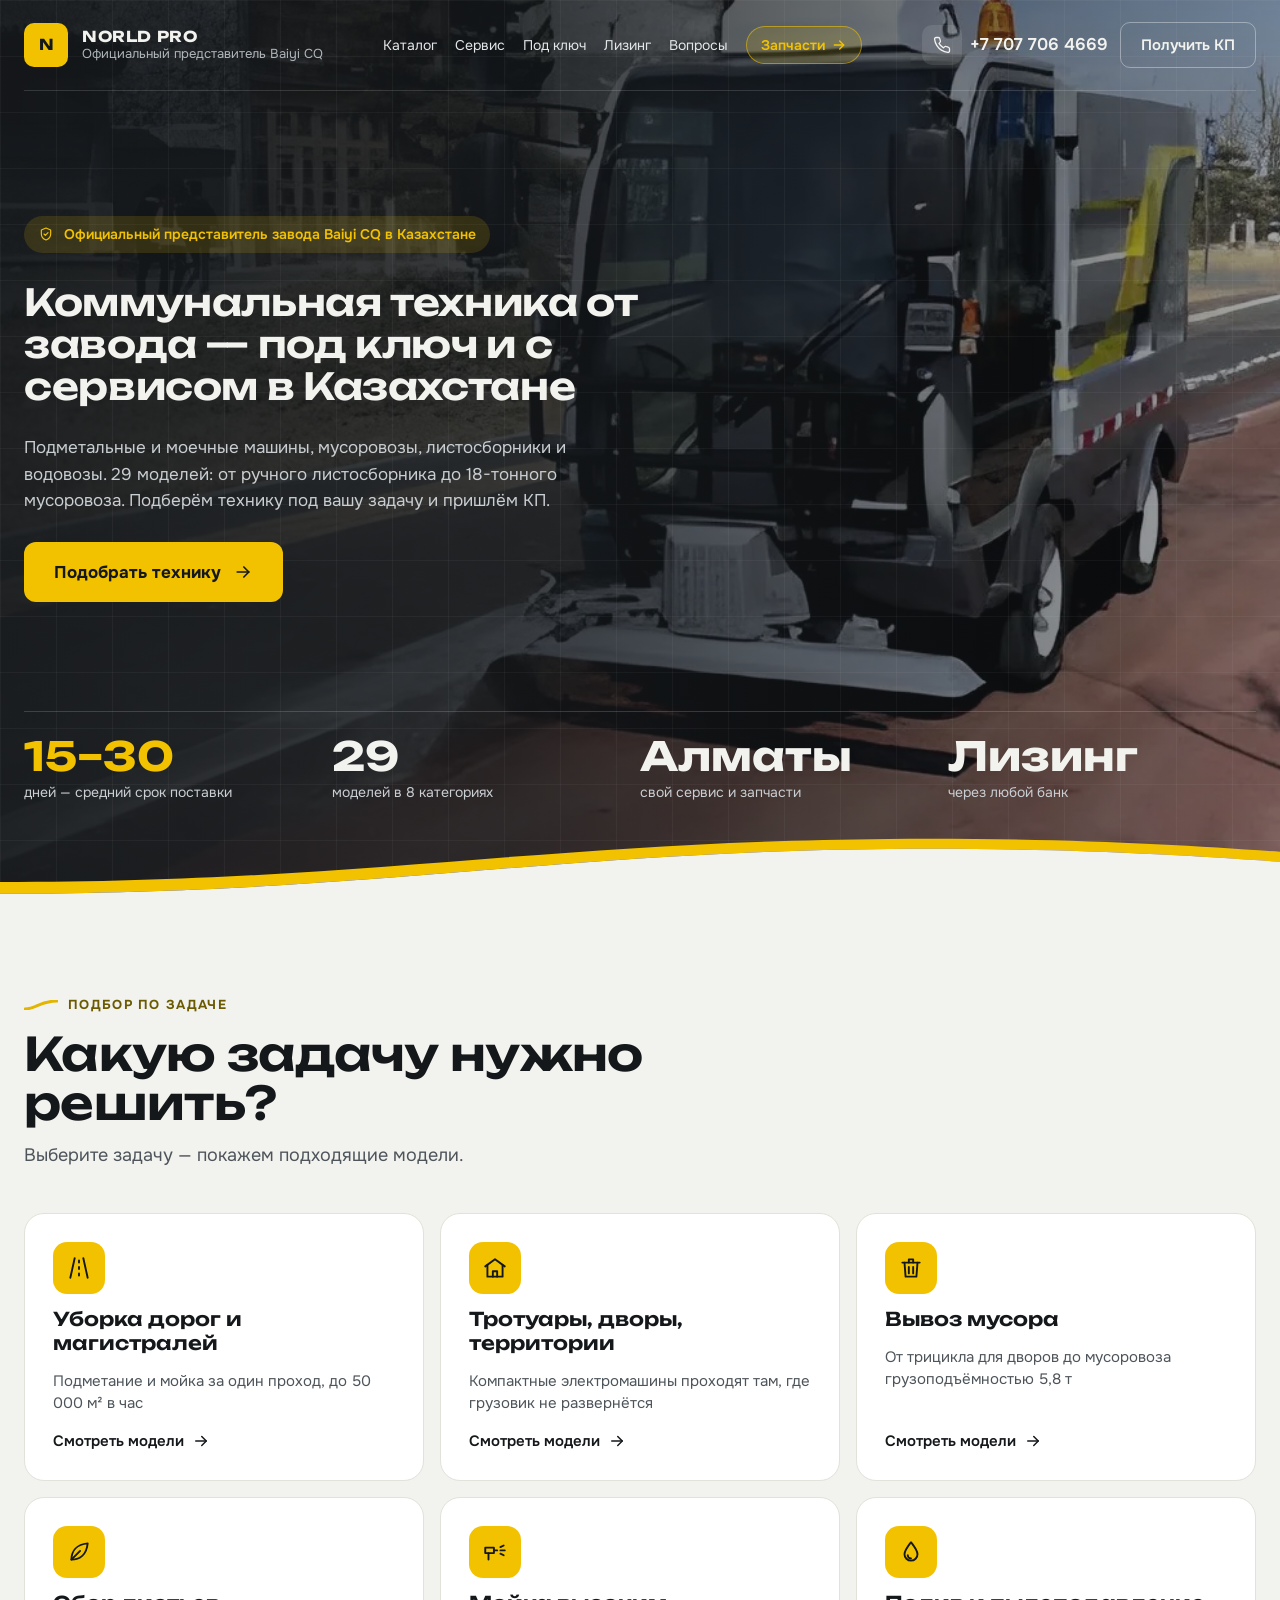
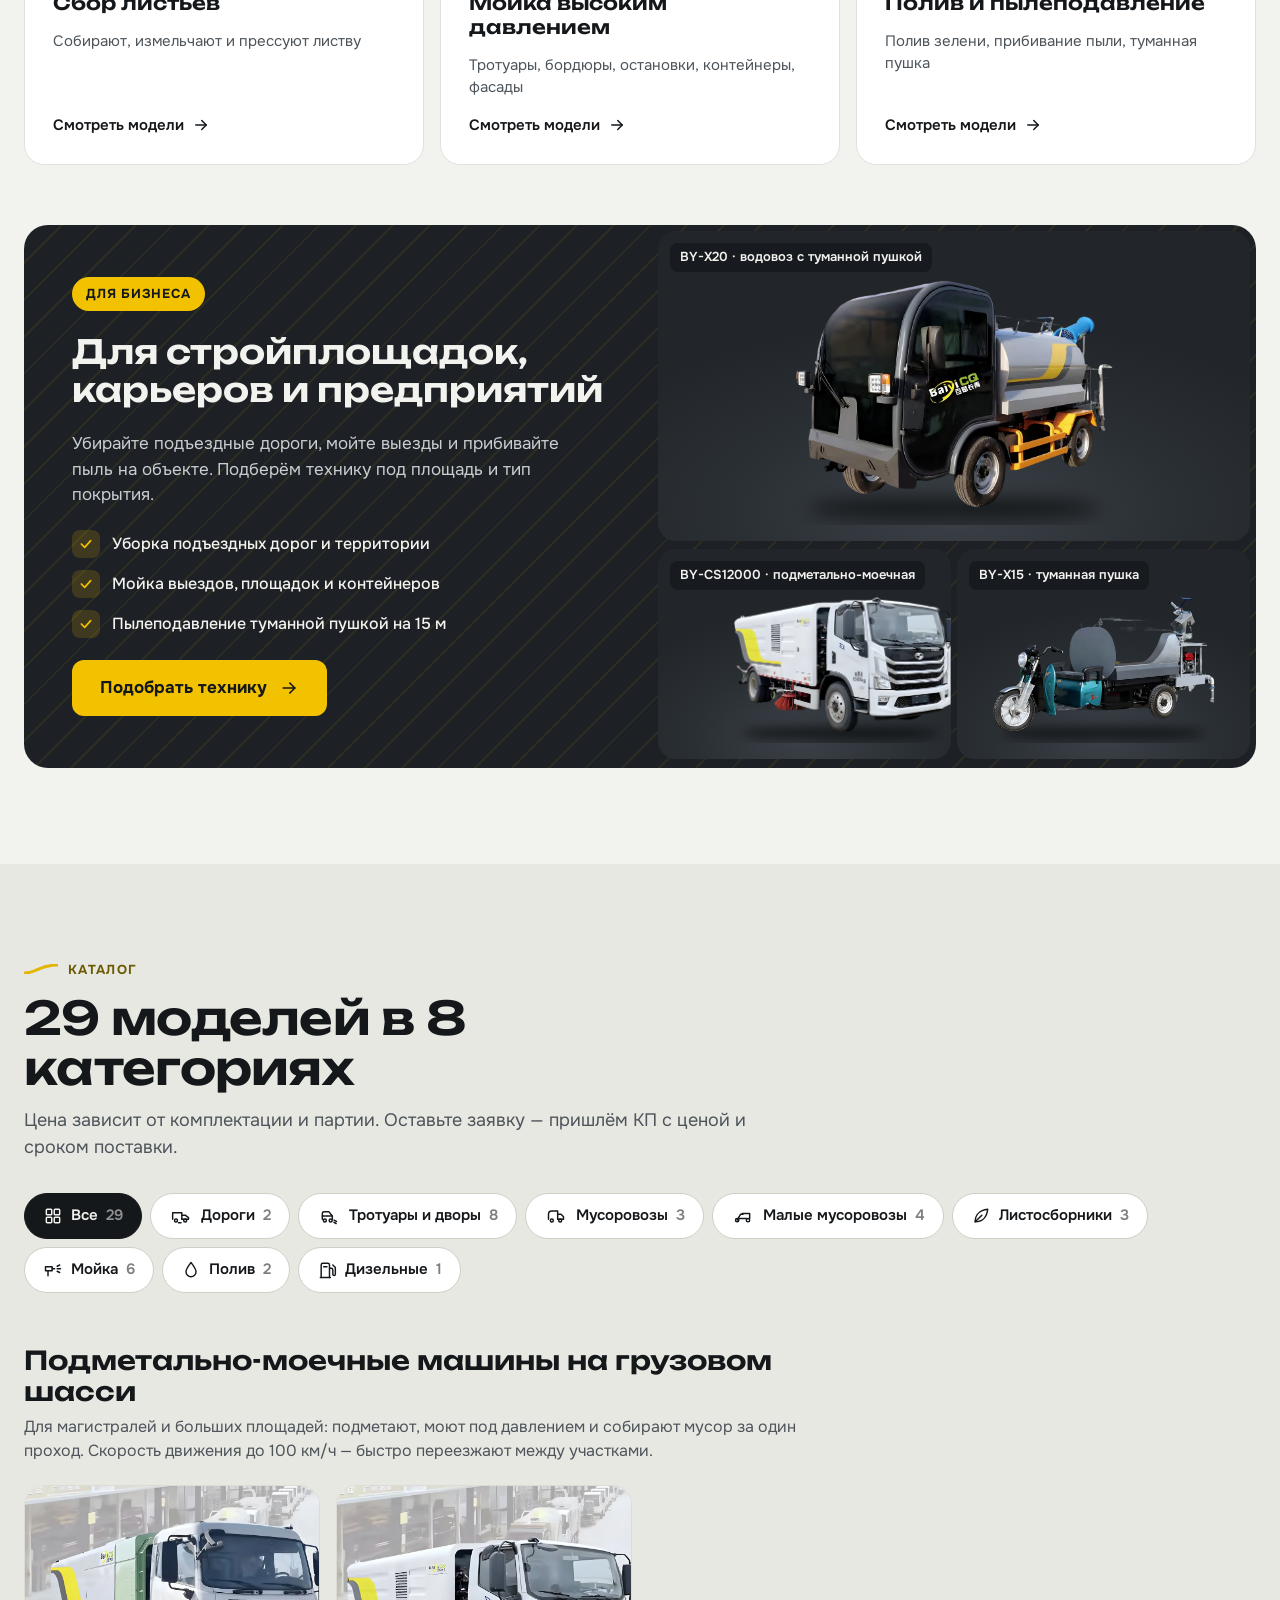
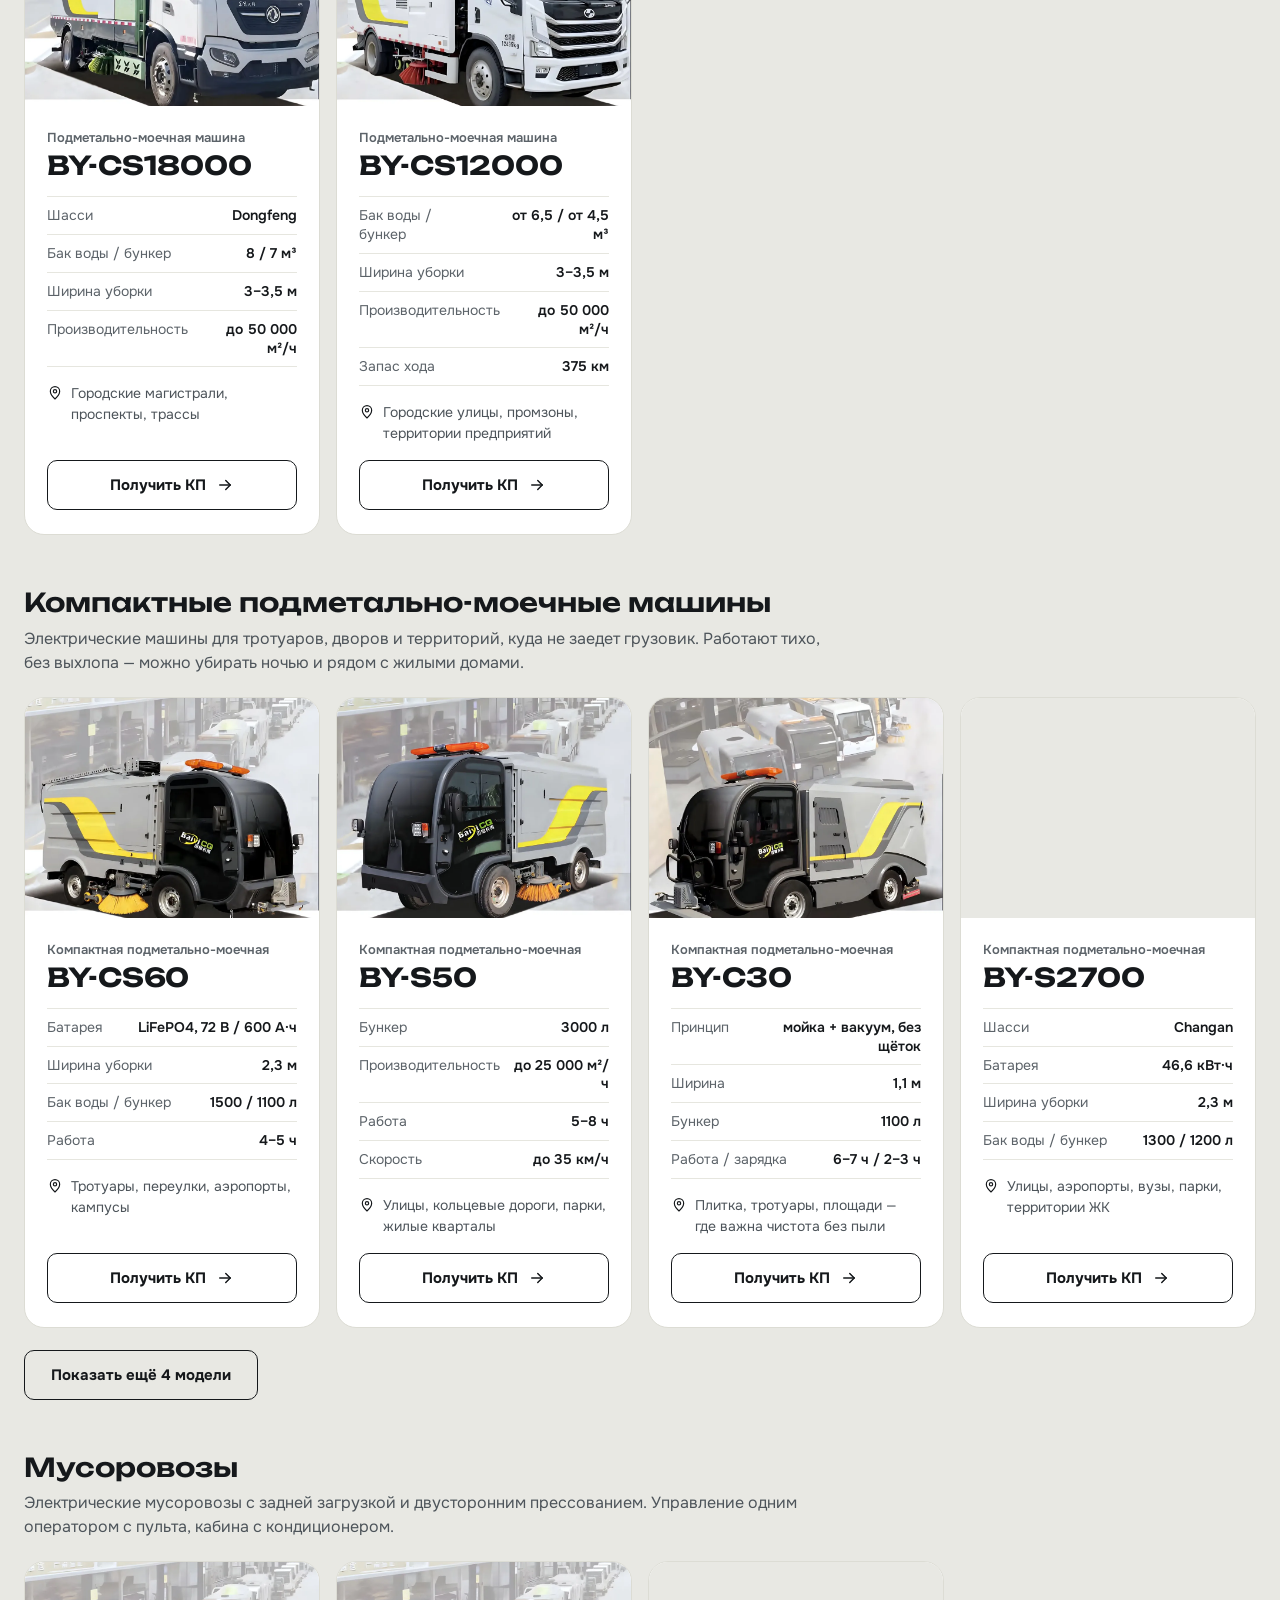
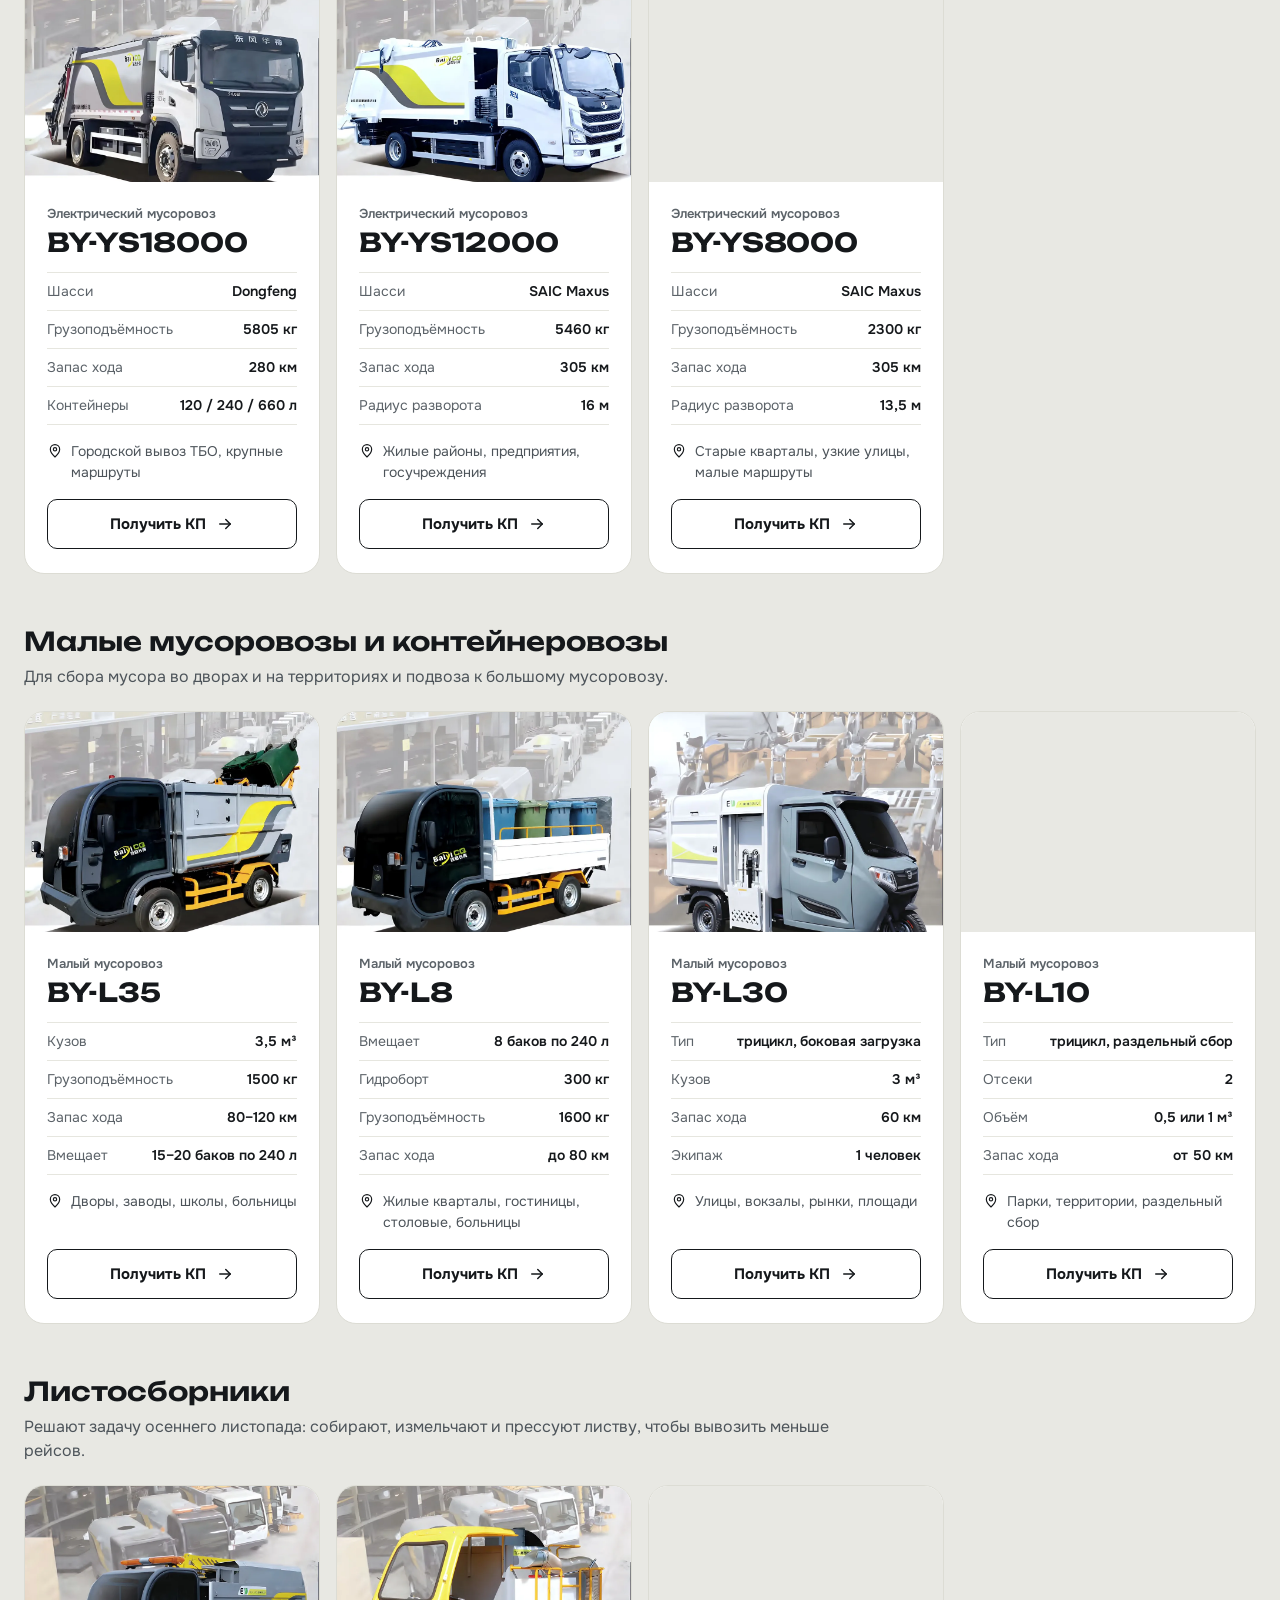
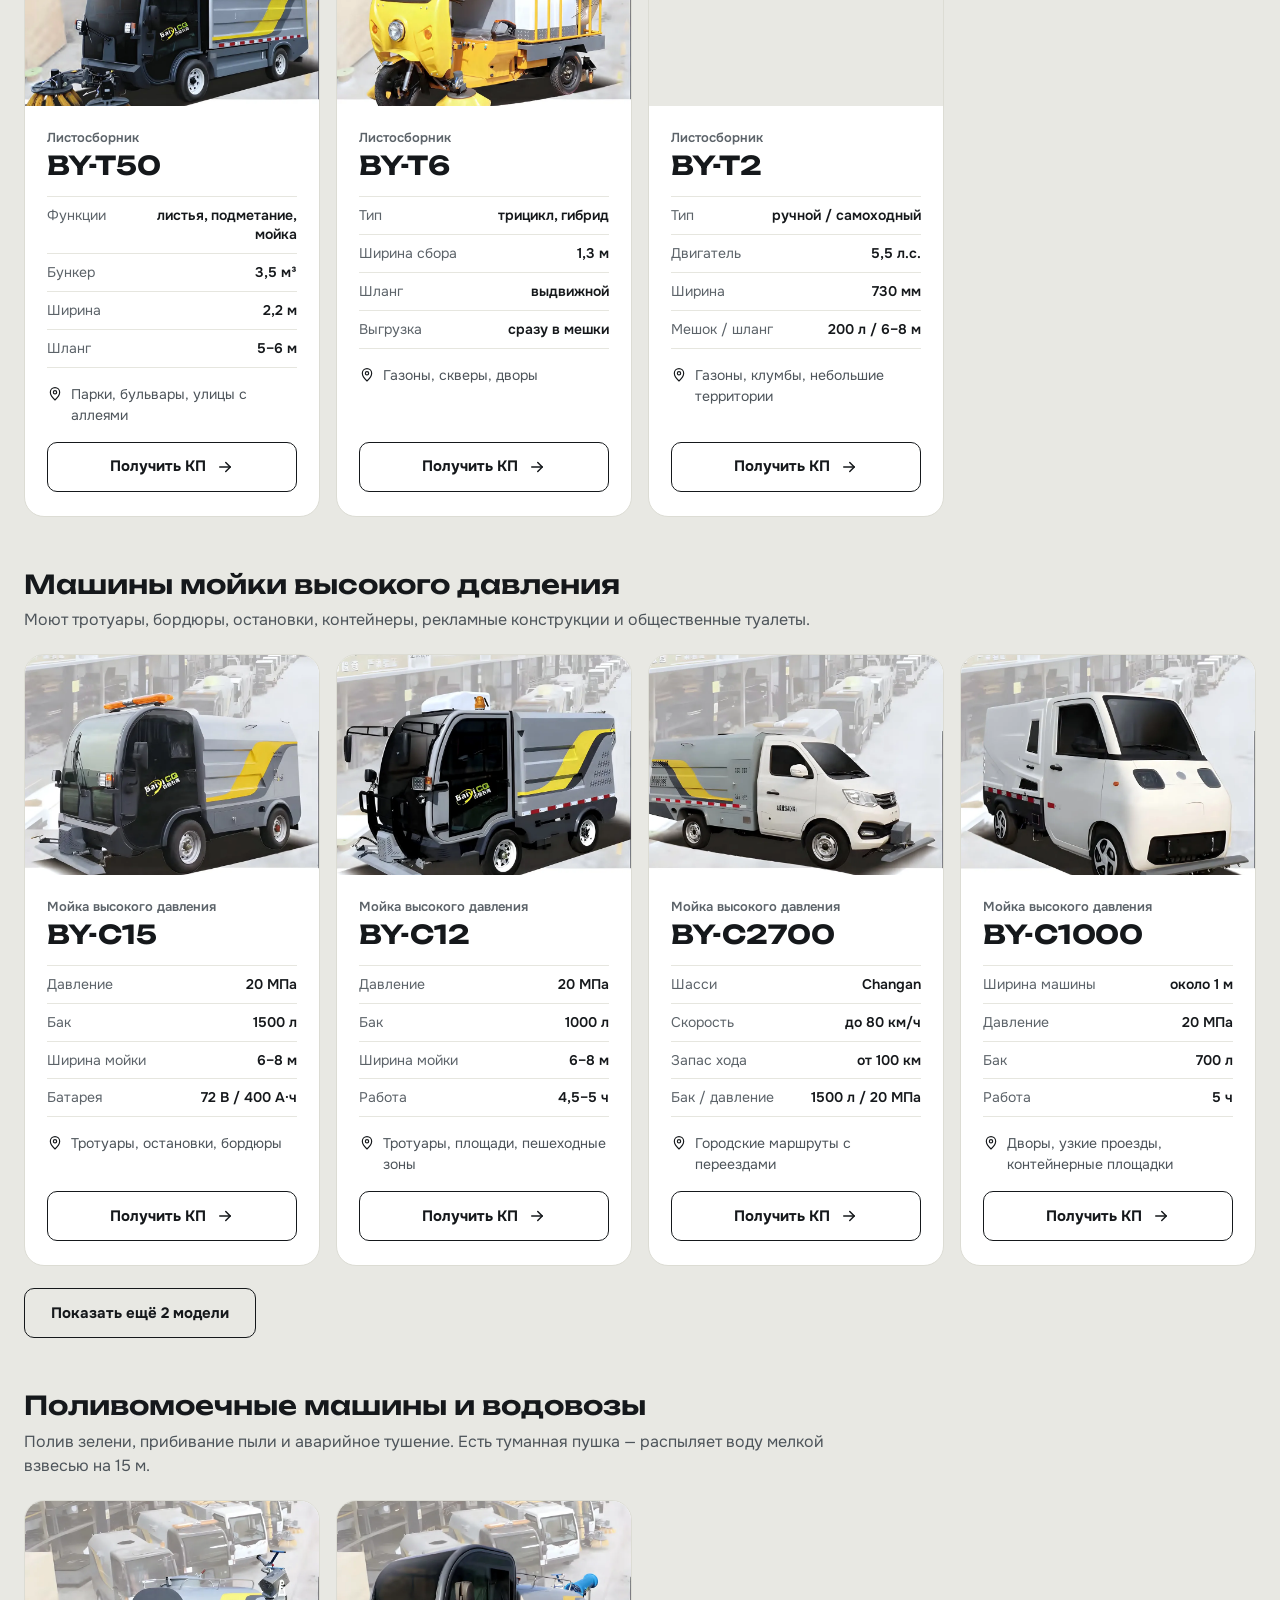
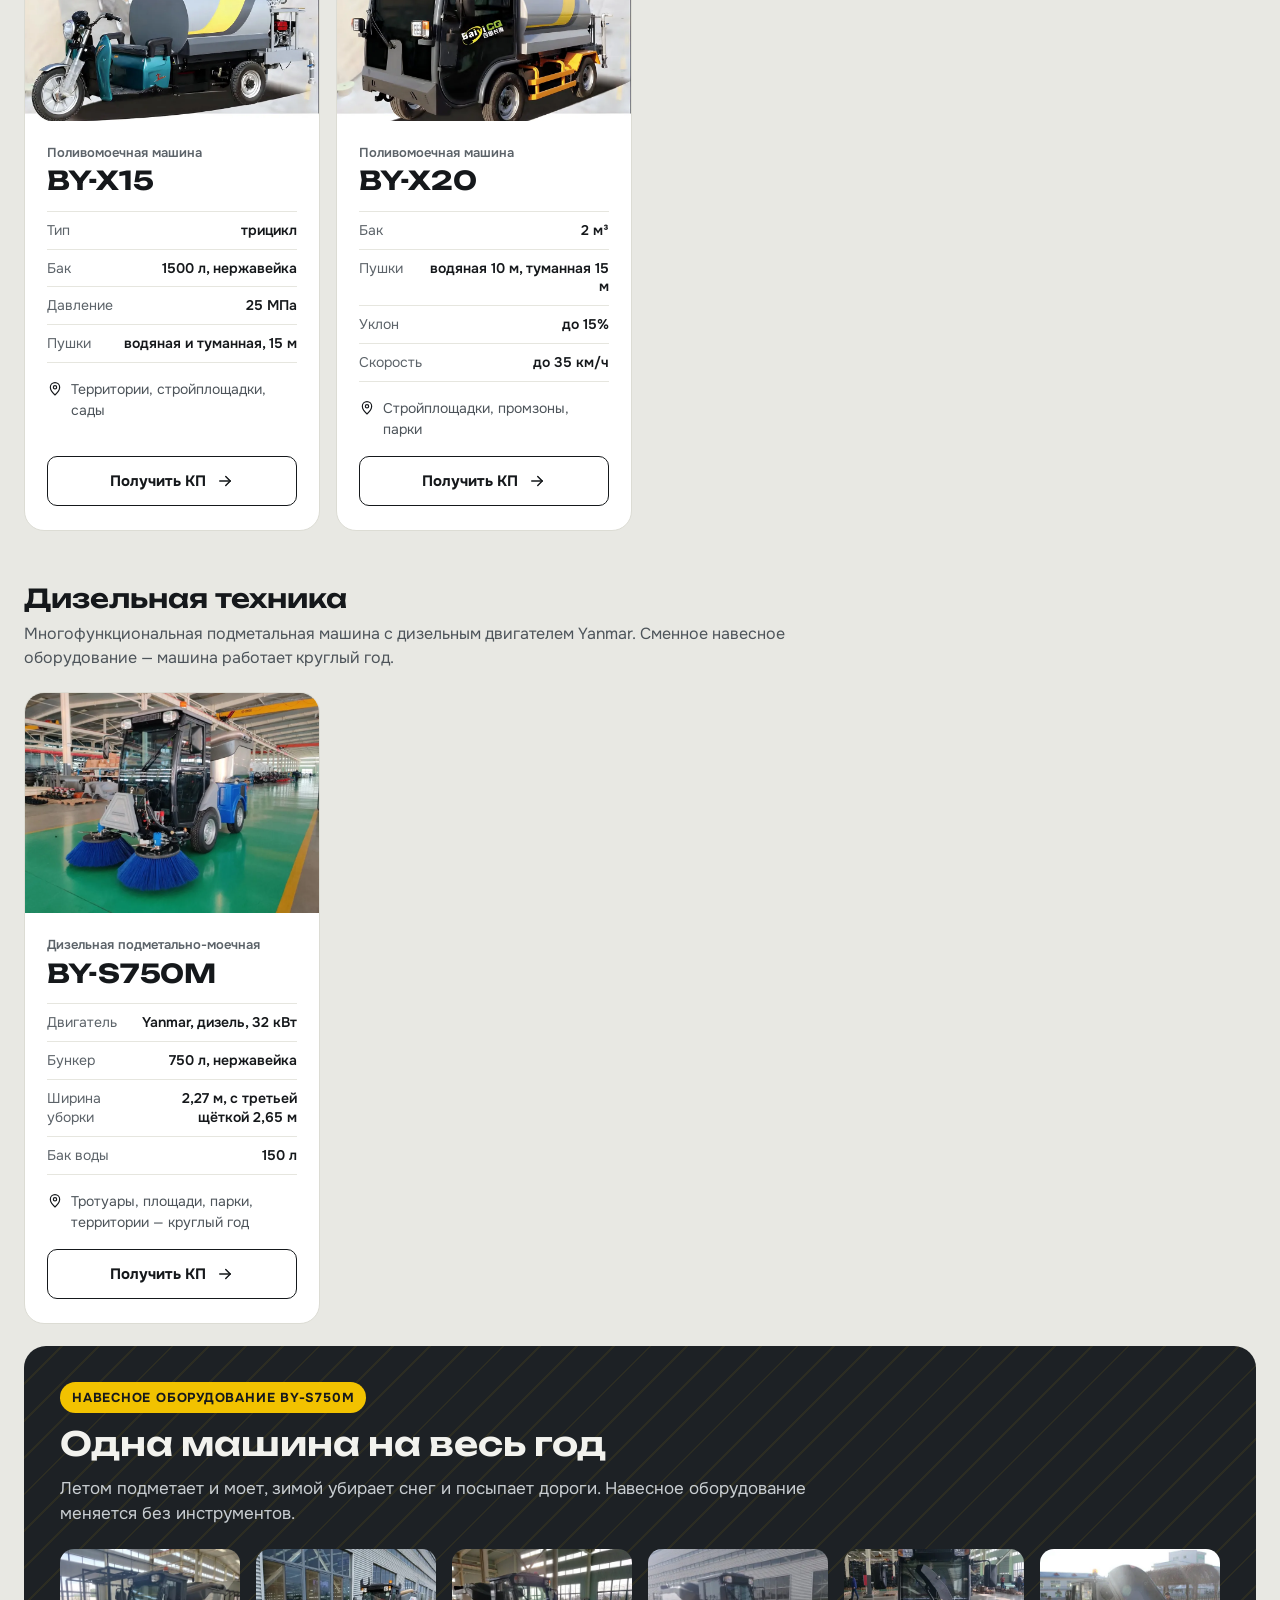
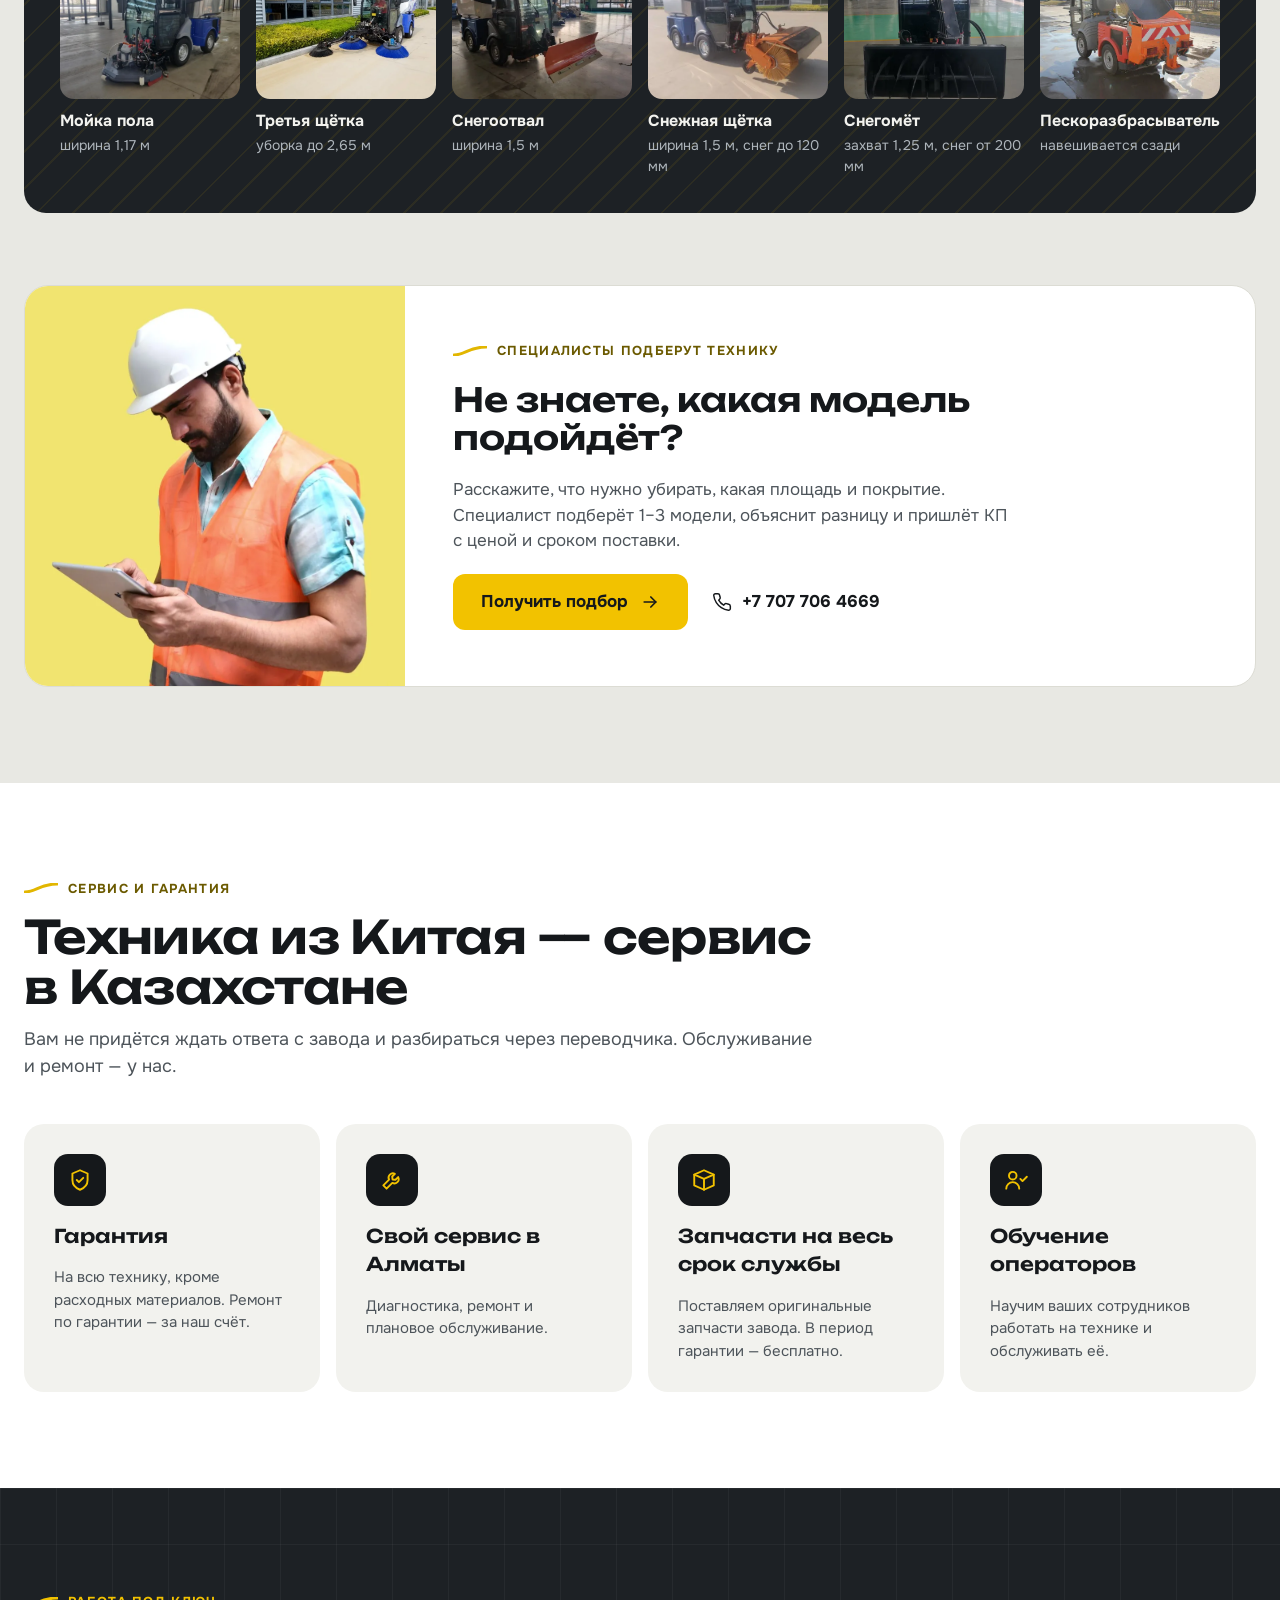
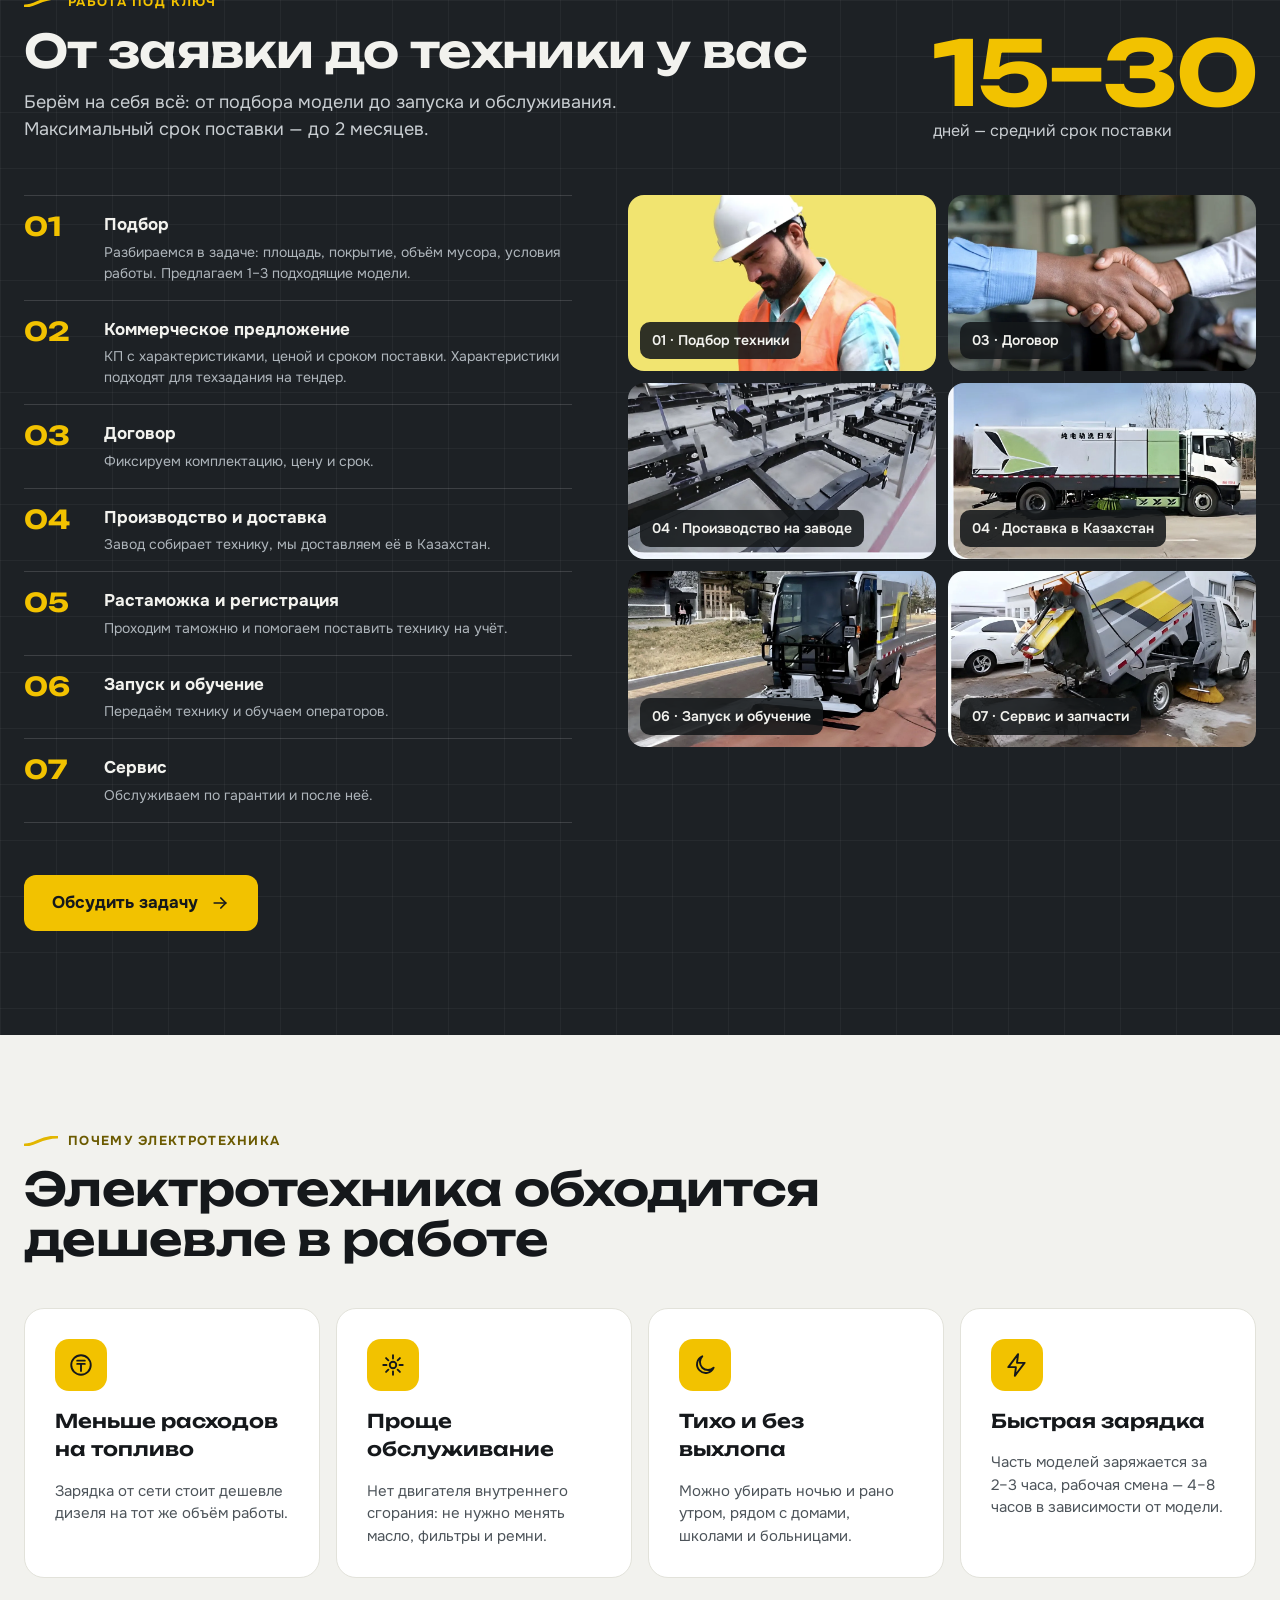
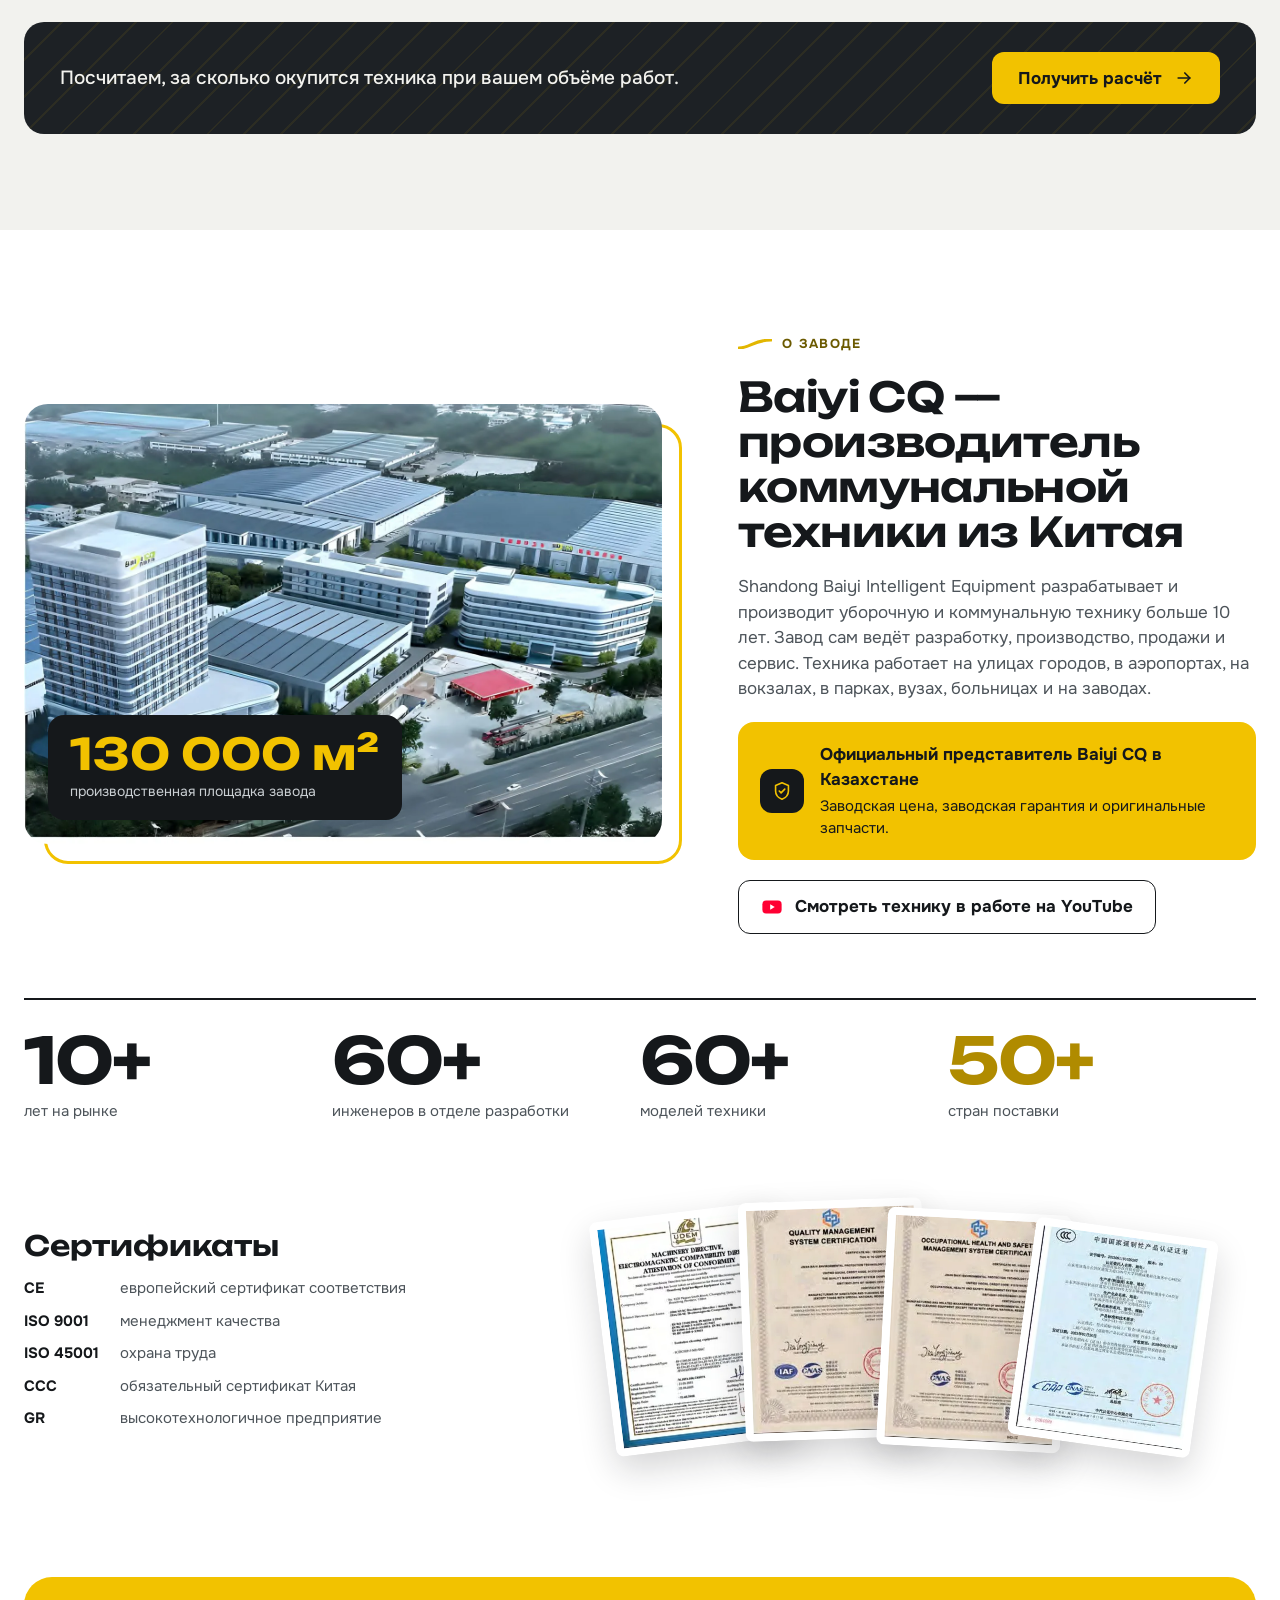
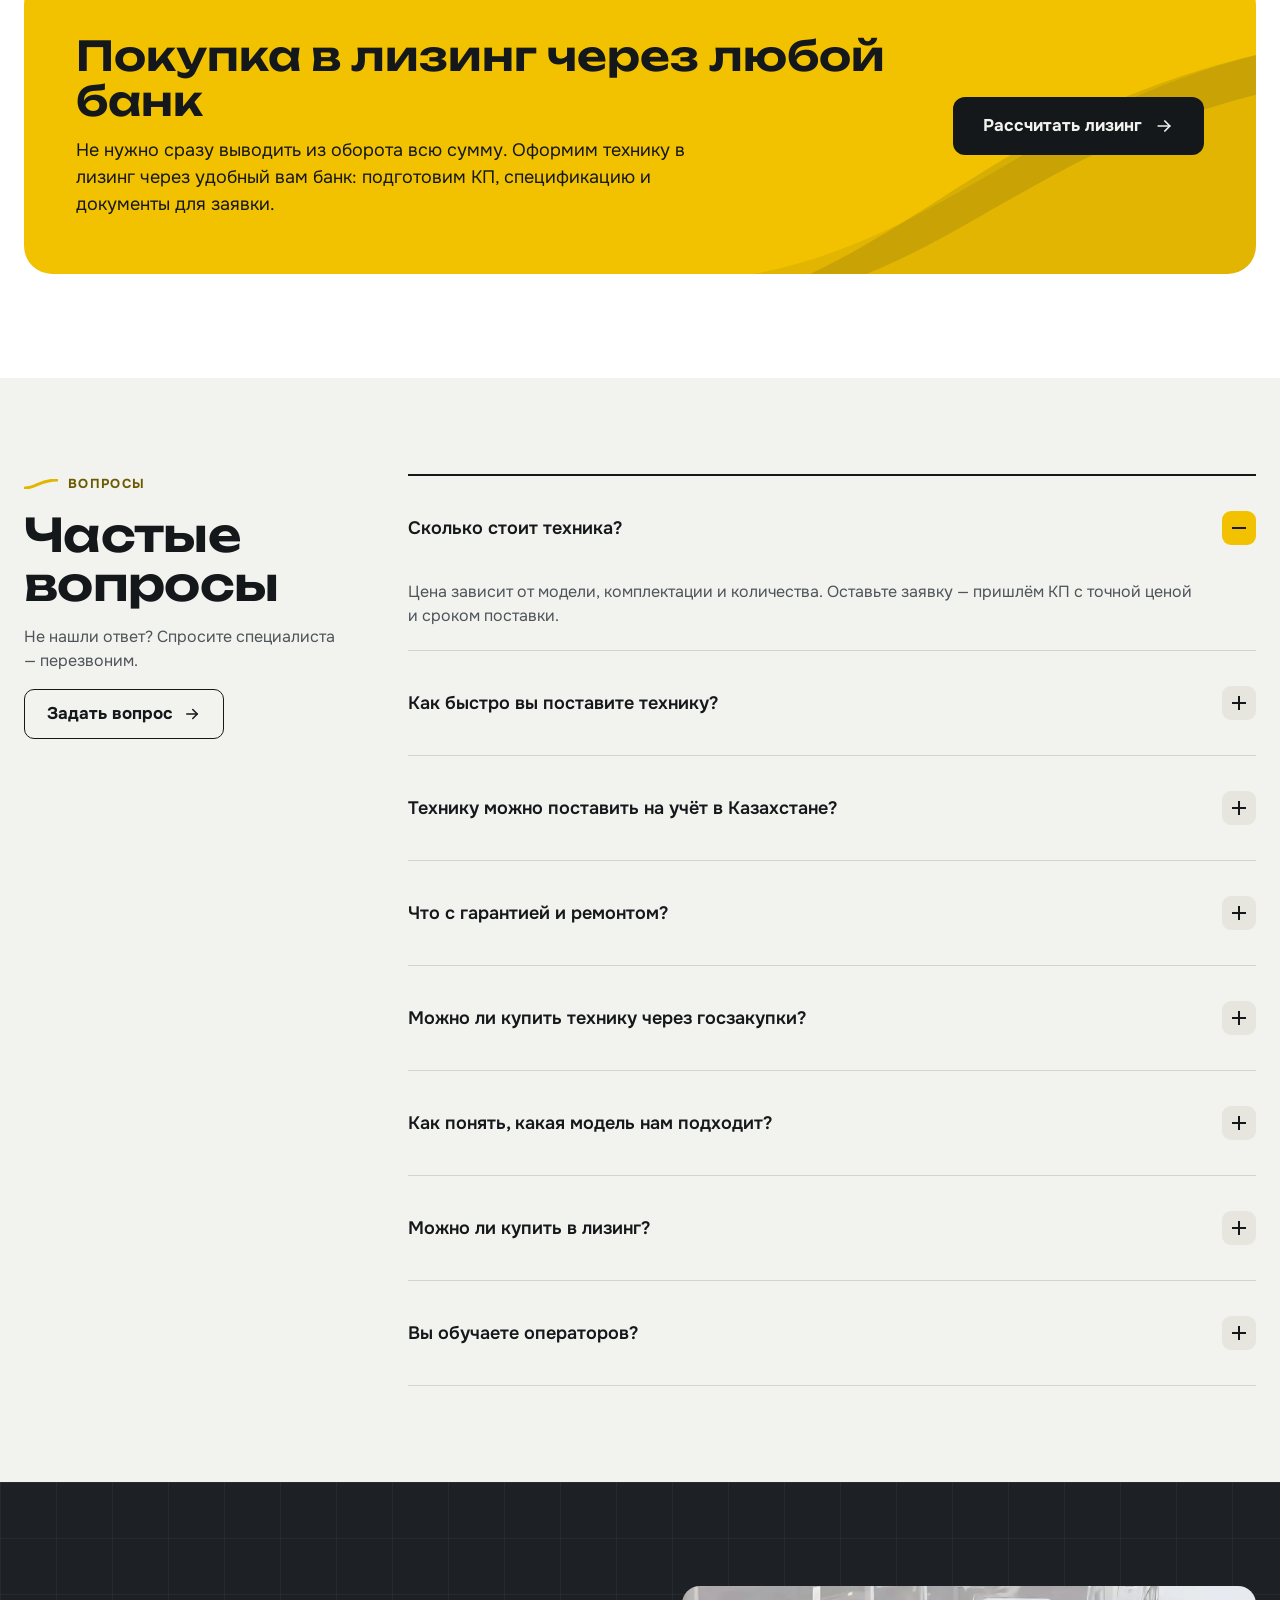
==== commit a600cc60: "Превью ссылок на домене norld-pro.kz Co-Authored-By: Claude Opus 5.5 <noreply@anthropic.com> Claude-" ====
--- a/index.html
+++ b/index.html
@@ -9,10 +9,10 @@
 <meta property="og:type" content="website">
 <meta property="og:title" content="Коммунальная техника Baiyi CQ в Казахстане — под ключ, с сервисом">
 <meta property="og:description" content="Подметально-моечные машины, мусоровозы, листосборники и водовозы от завода Baiyi CQ. Подберём технику под задачу и пришлём КП. Сервис в Алматы, лизинг через любой банк.">
-<meta property="og:image" content="https://baiyi1.netlify.app/og-tehnika.jpg">
+<meta property="og:image" content="https://norld-pro.kz/og-tehnika.jpg">
 <meta property="og:image:width" content="1200">
 <meta property="og:image:height" content="630">
-<meta property="og:url" content="https://baiyi1.netlify.app/">
+<meta property="og:url" content="https://norld-pro.kz/">
 <meta property="og:locale" content="ru_RU">
 <meta name="twitter:card" content="summary_large_image">
 <link rel="icon" href="/favicon.svg" type="image/svg+xml">
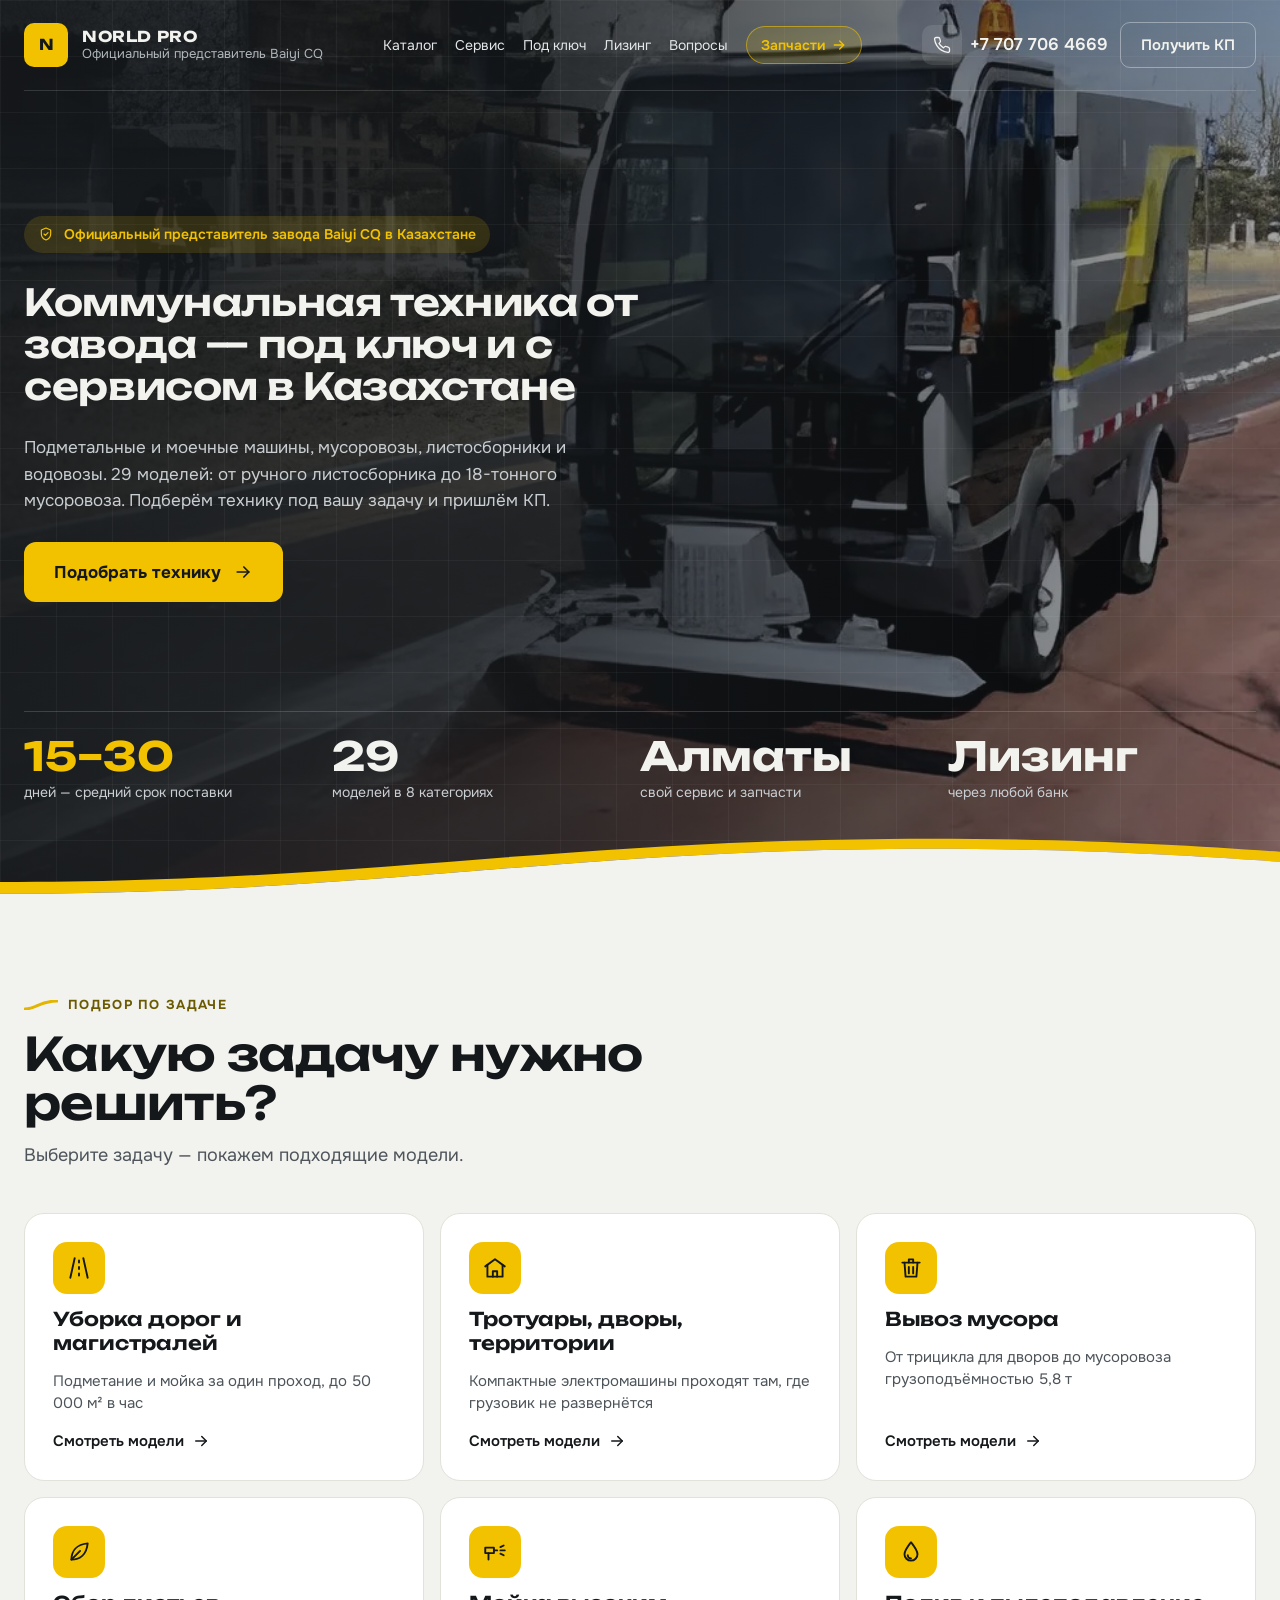
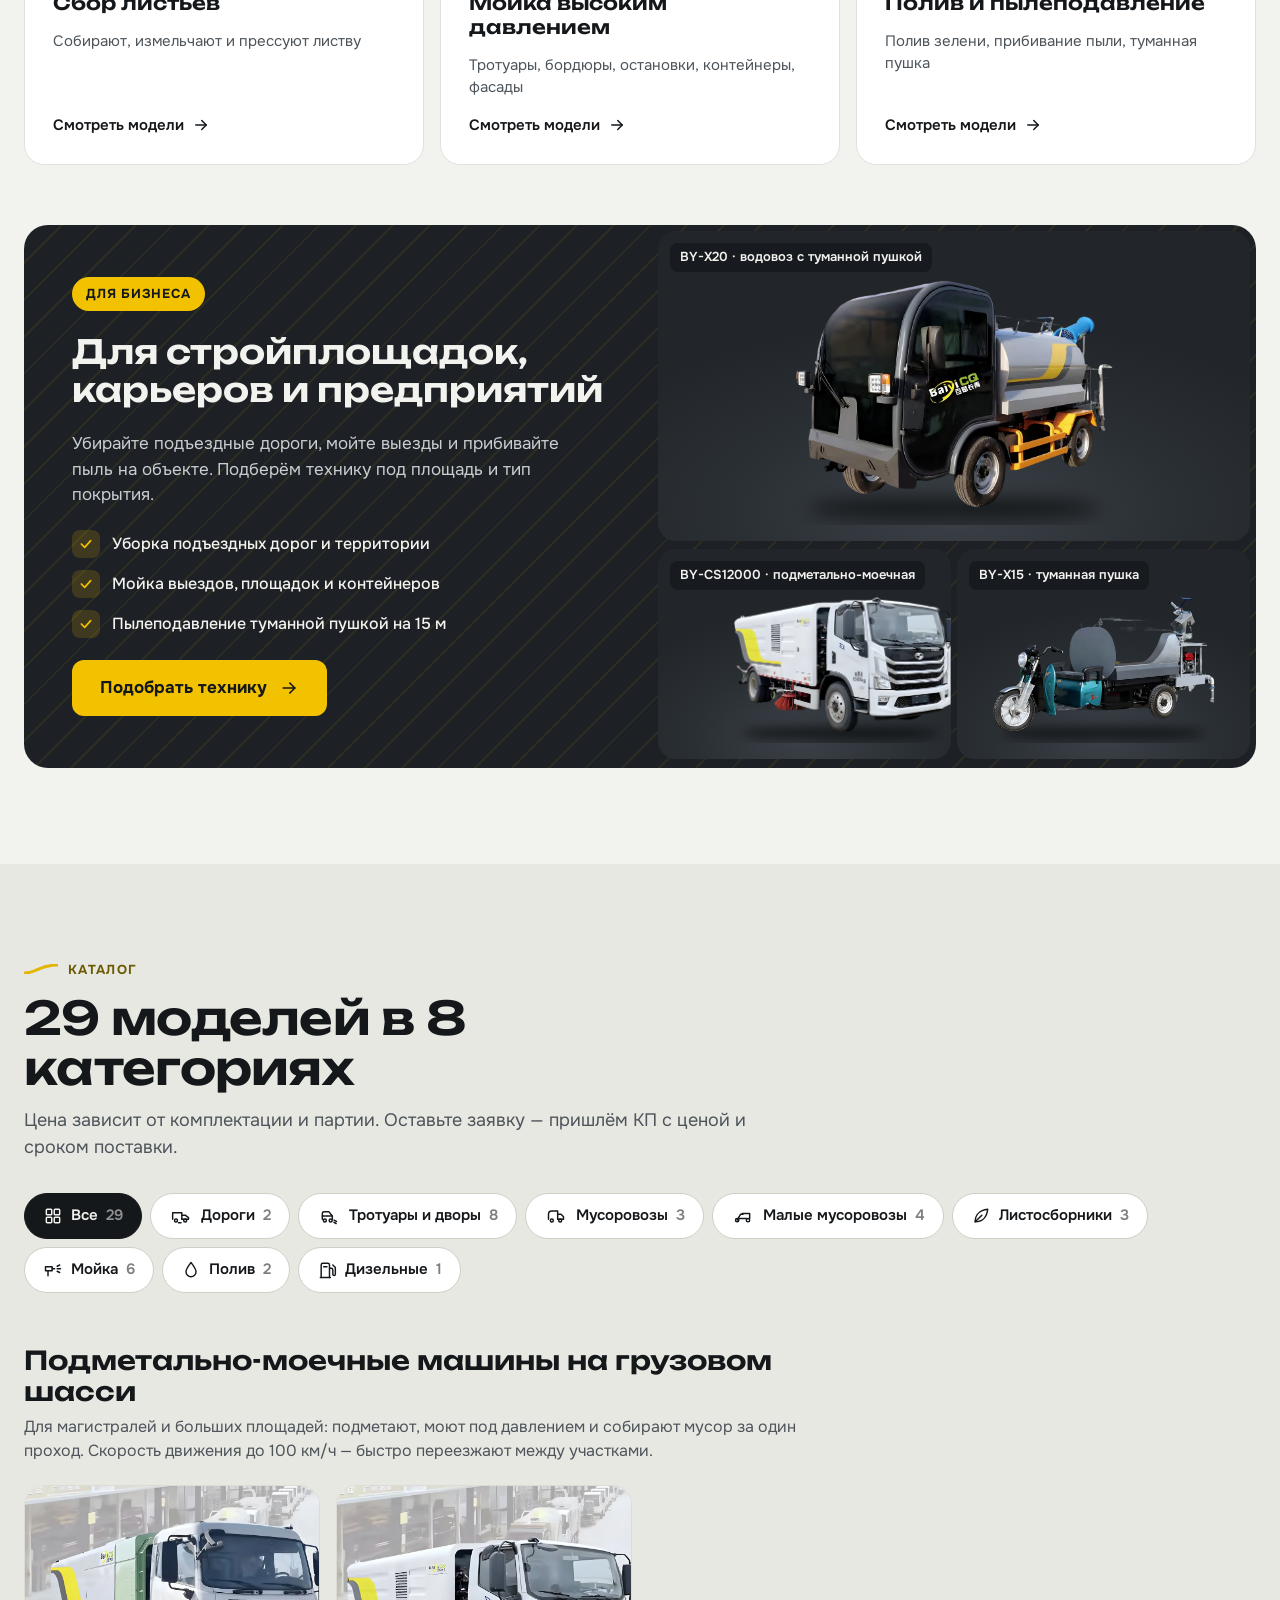
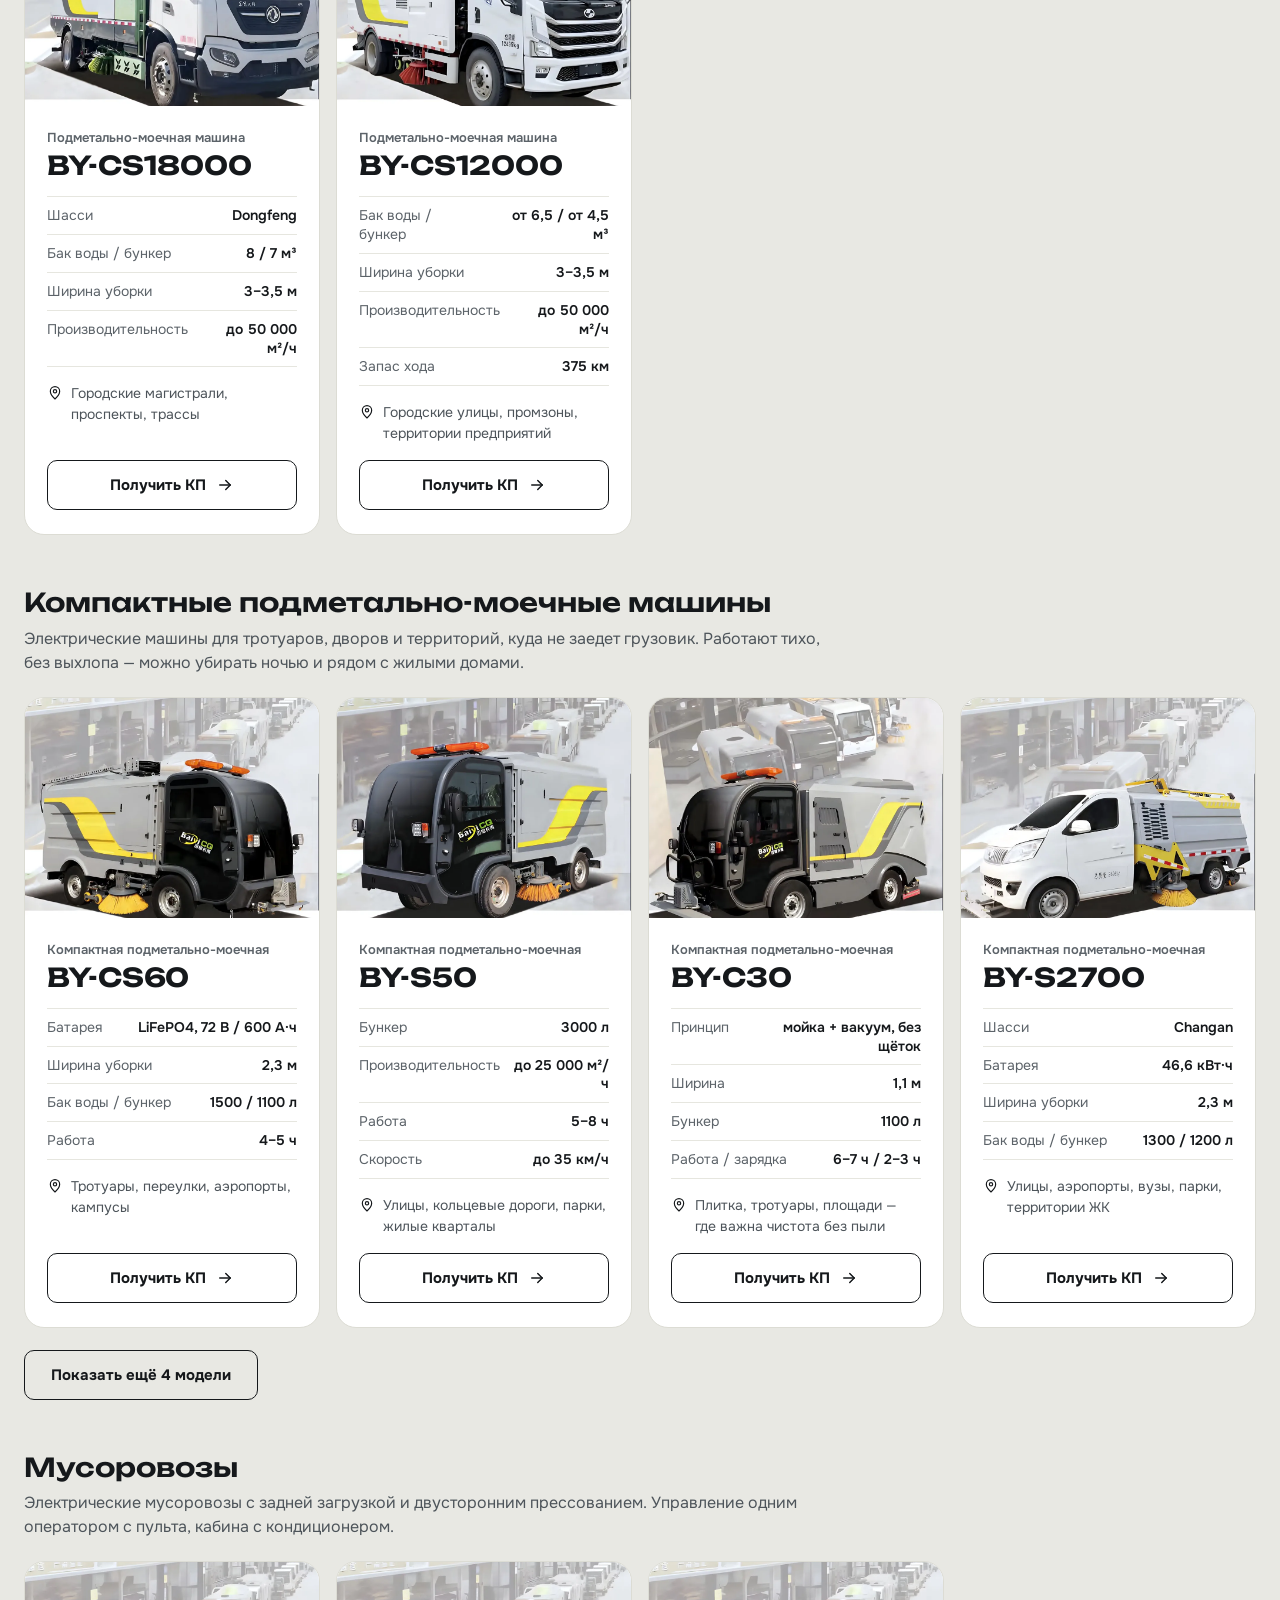
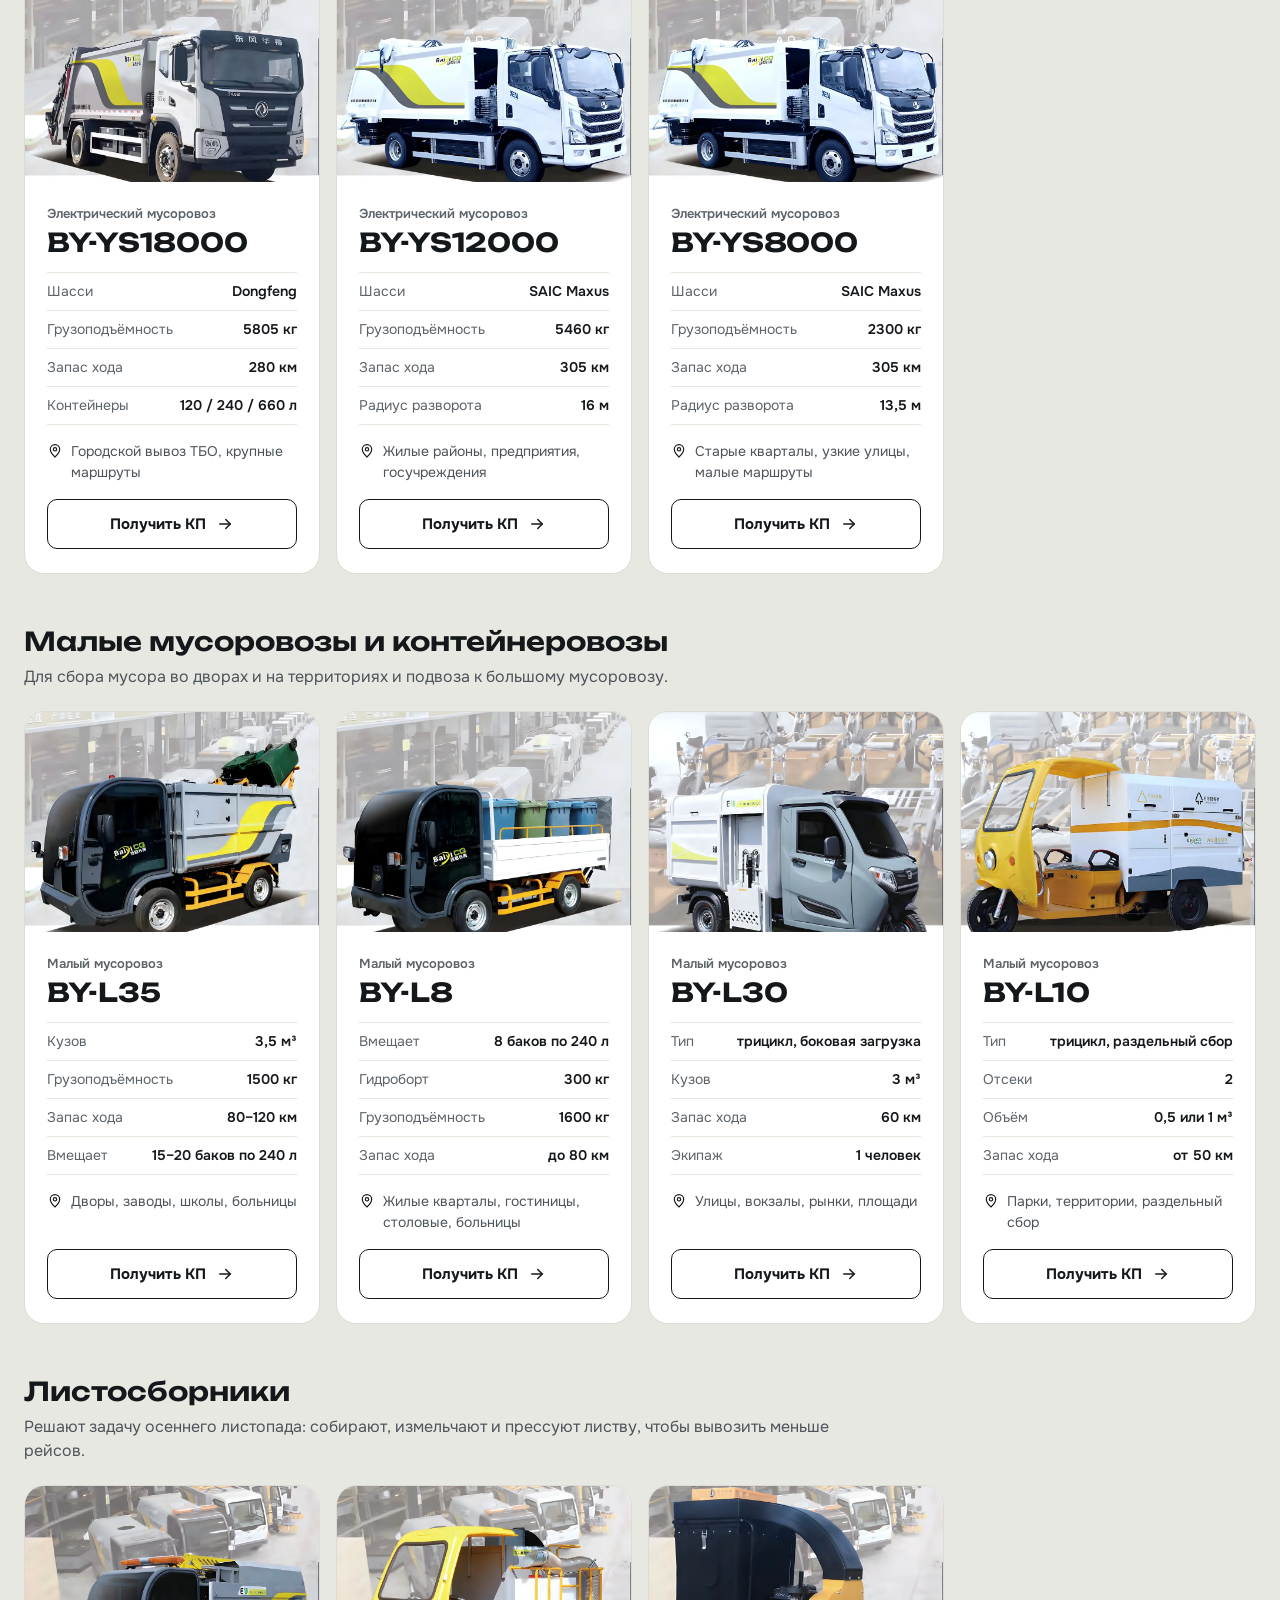
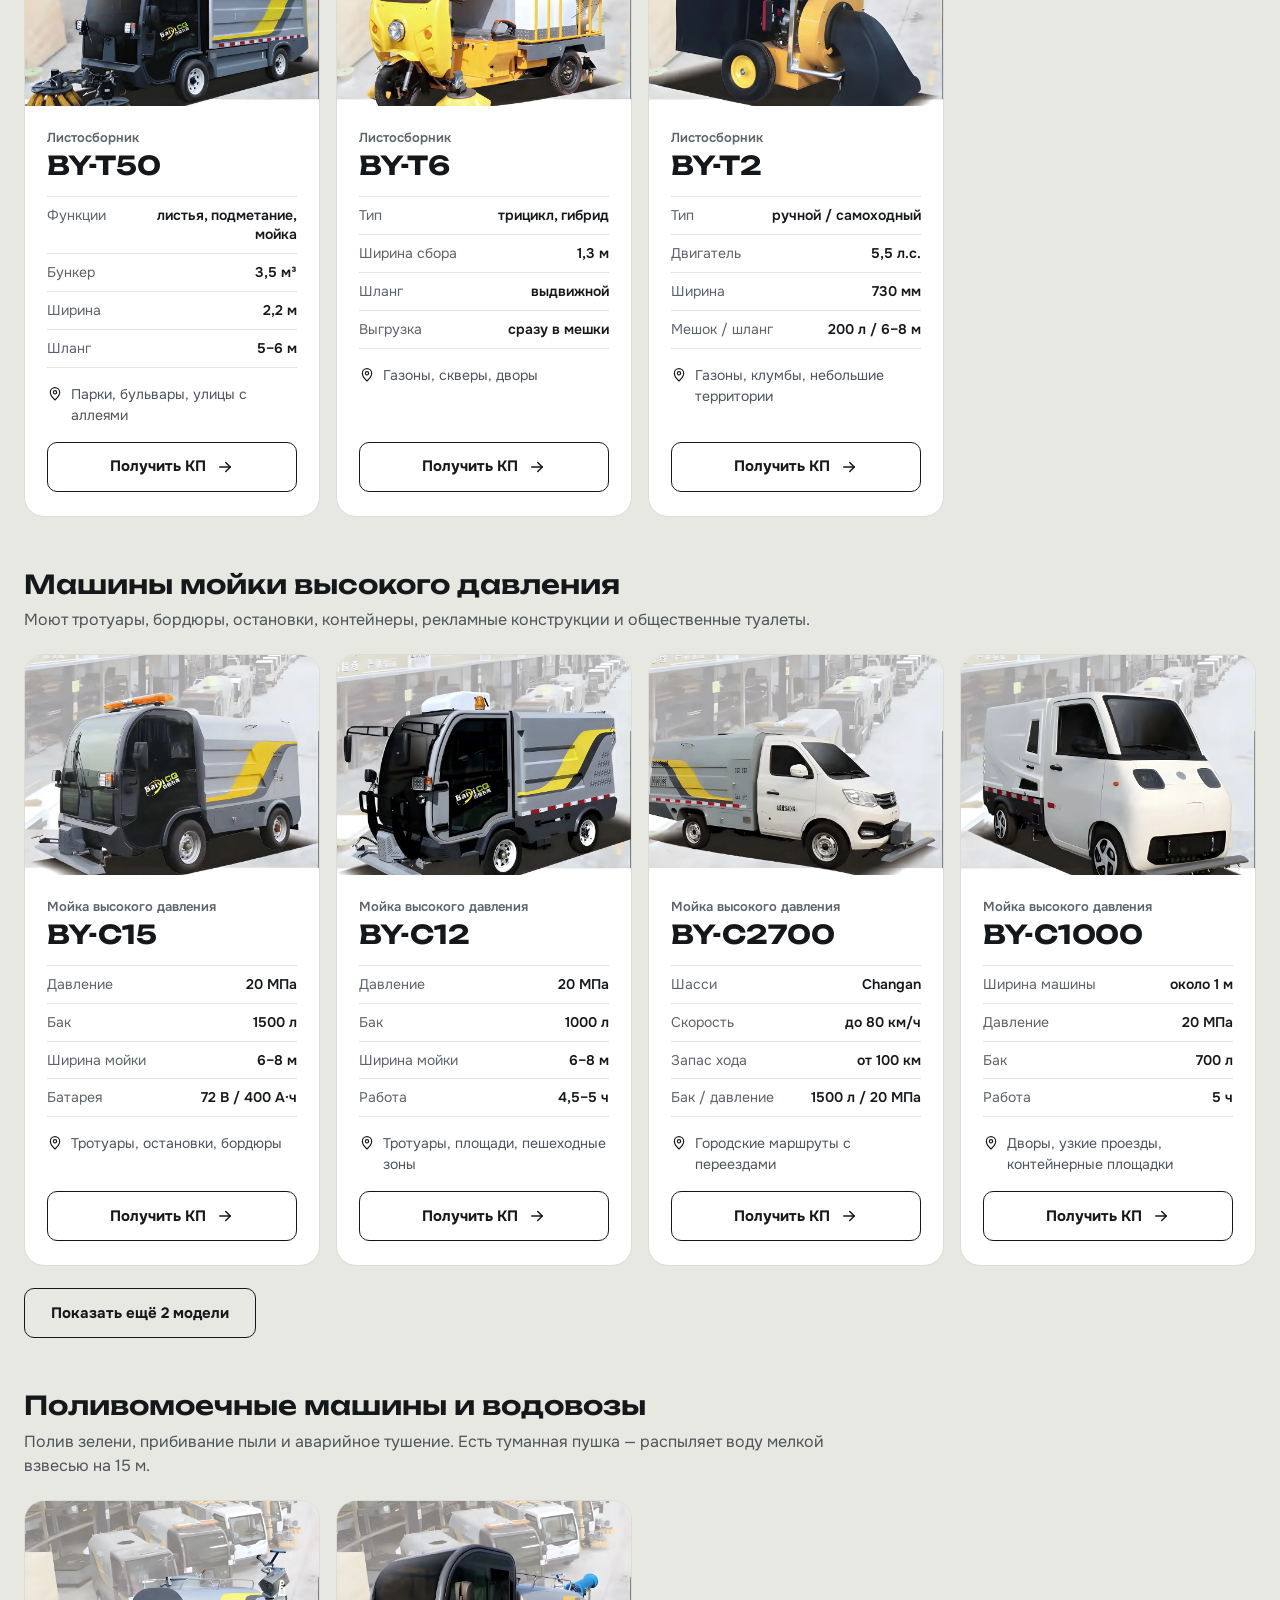
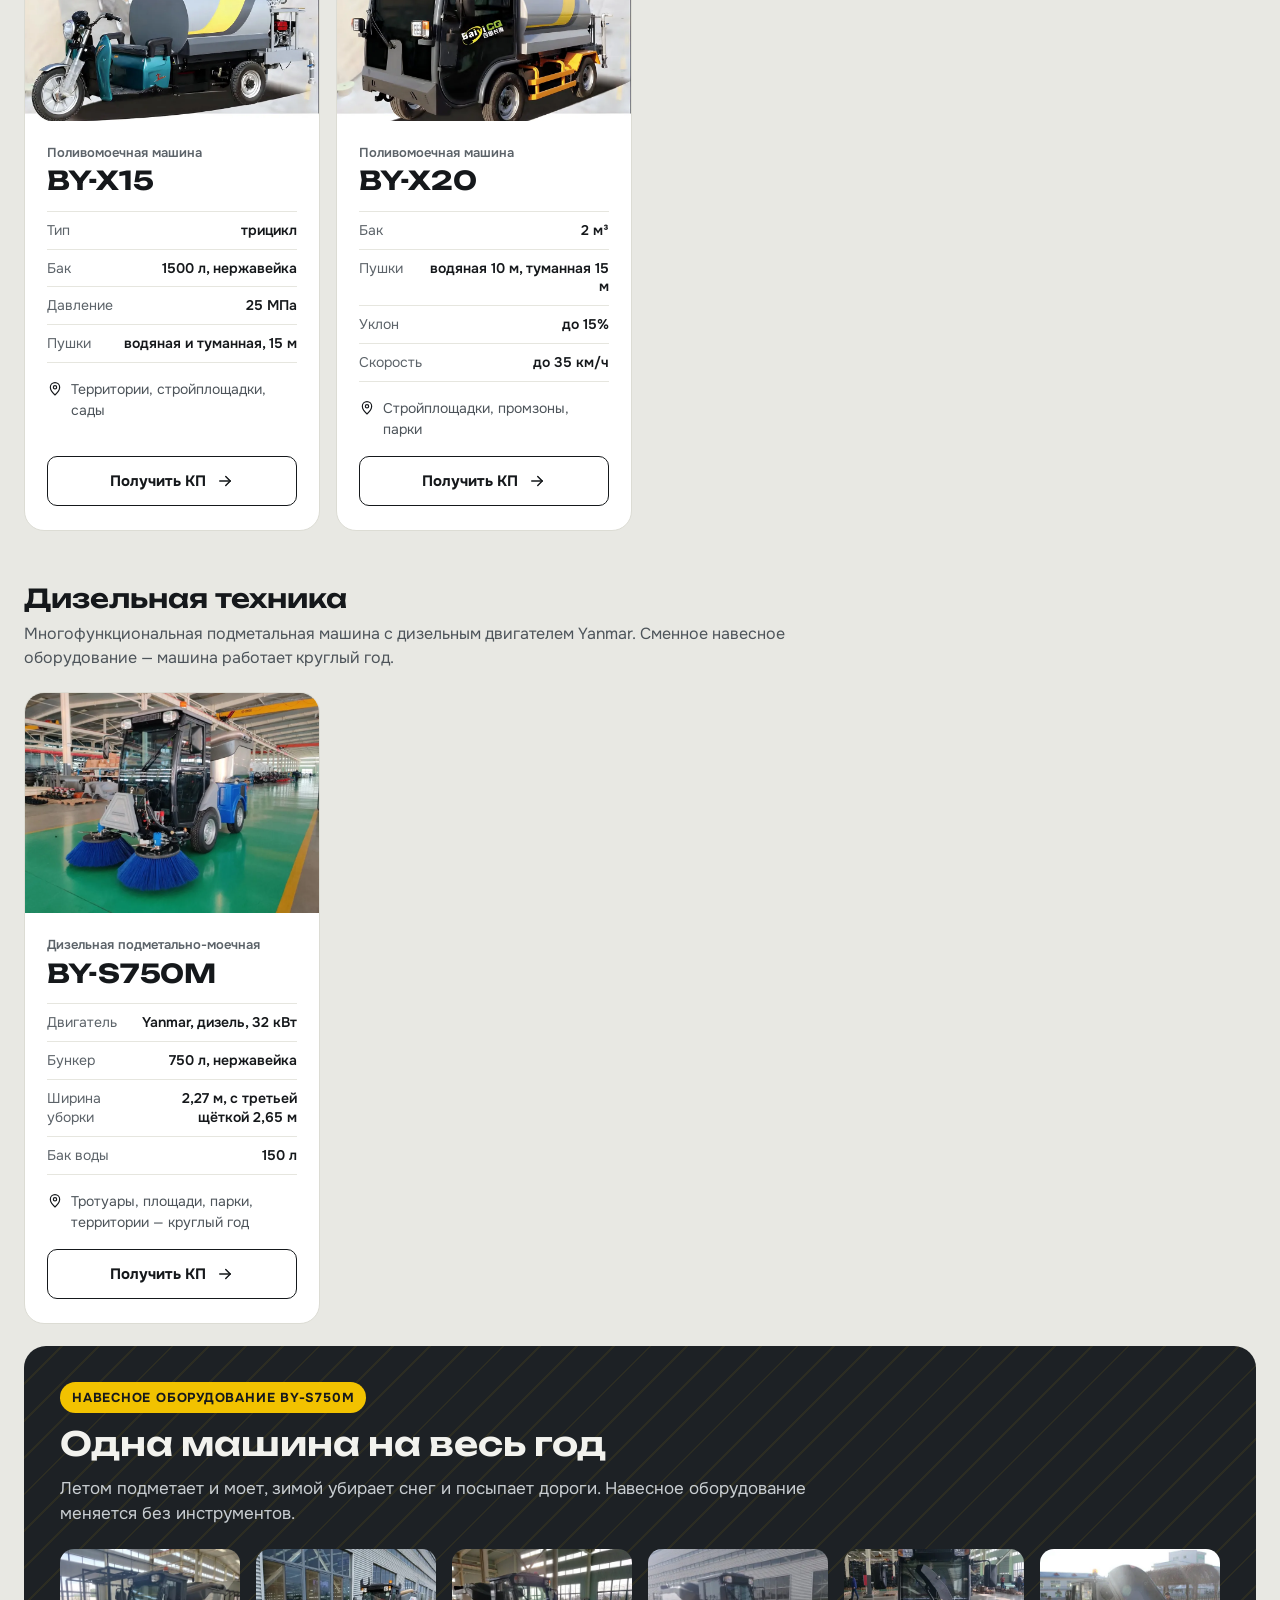
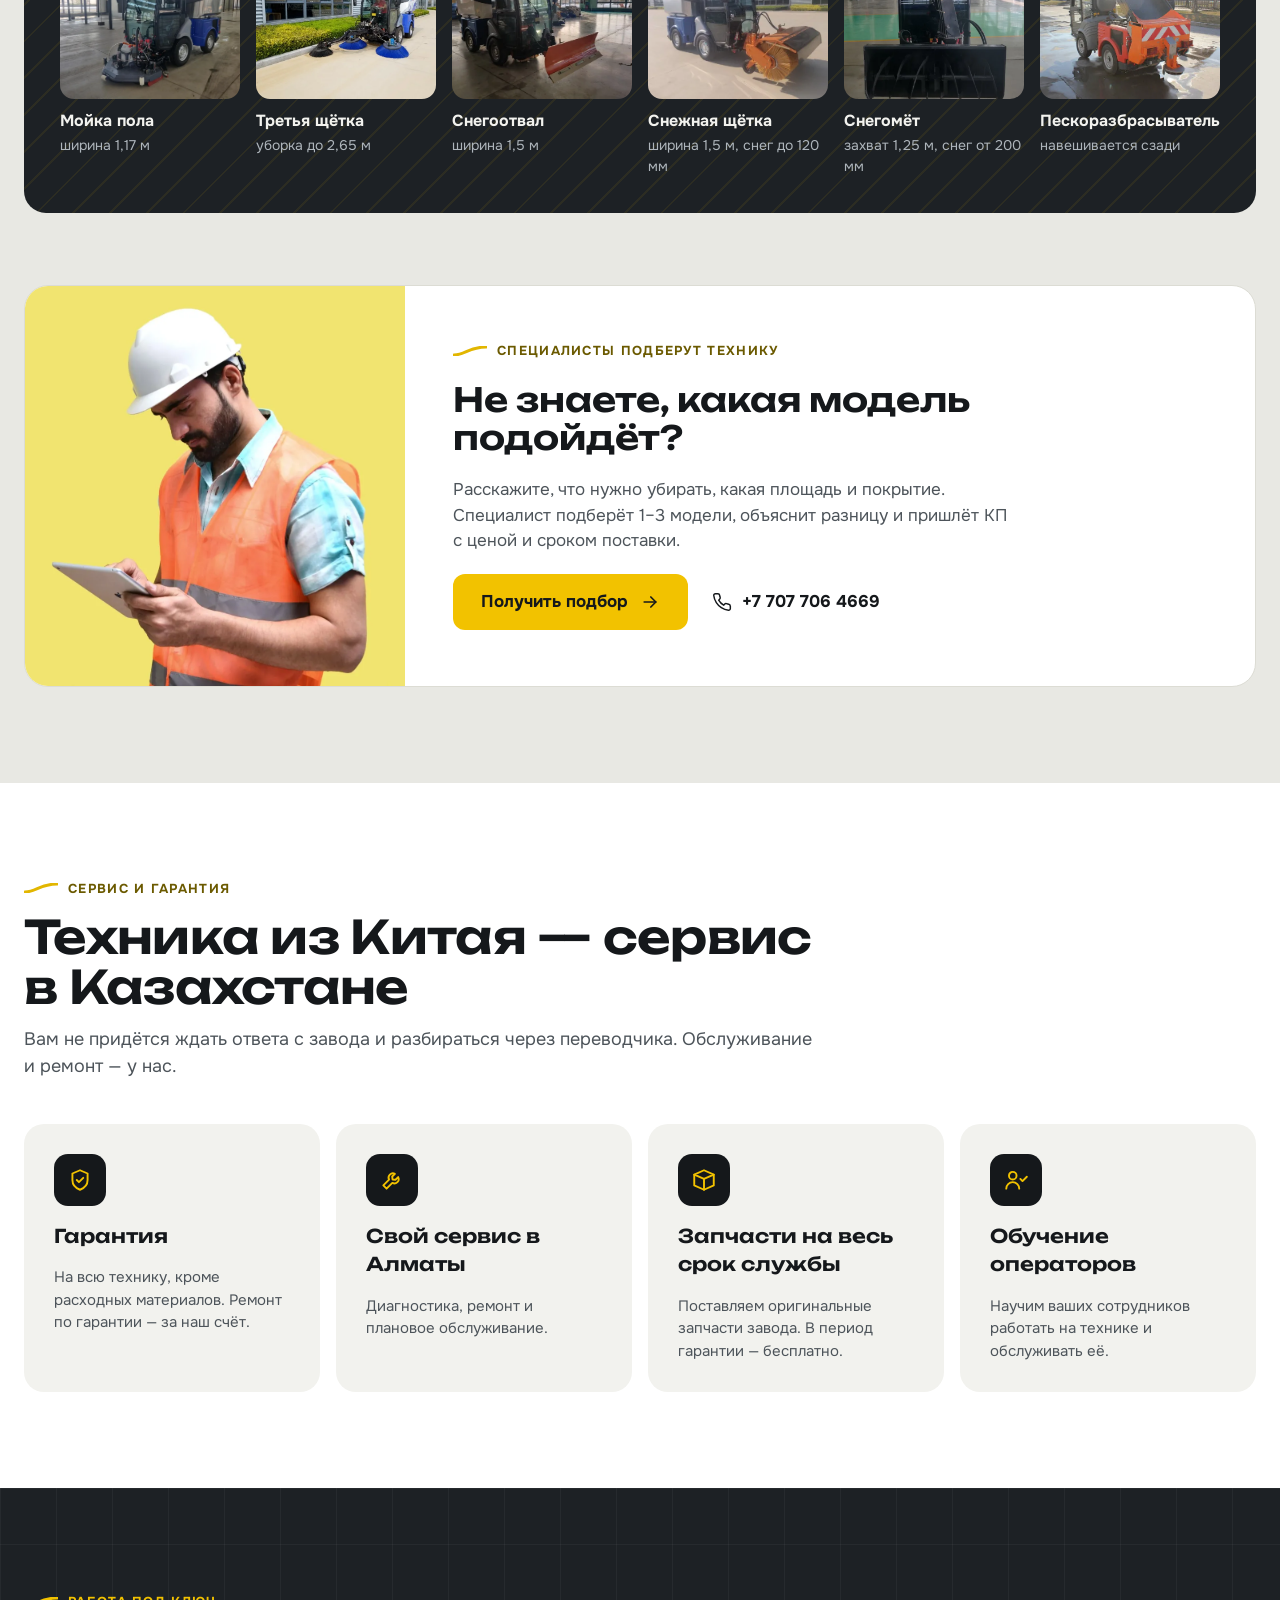
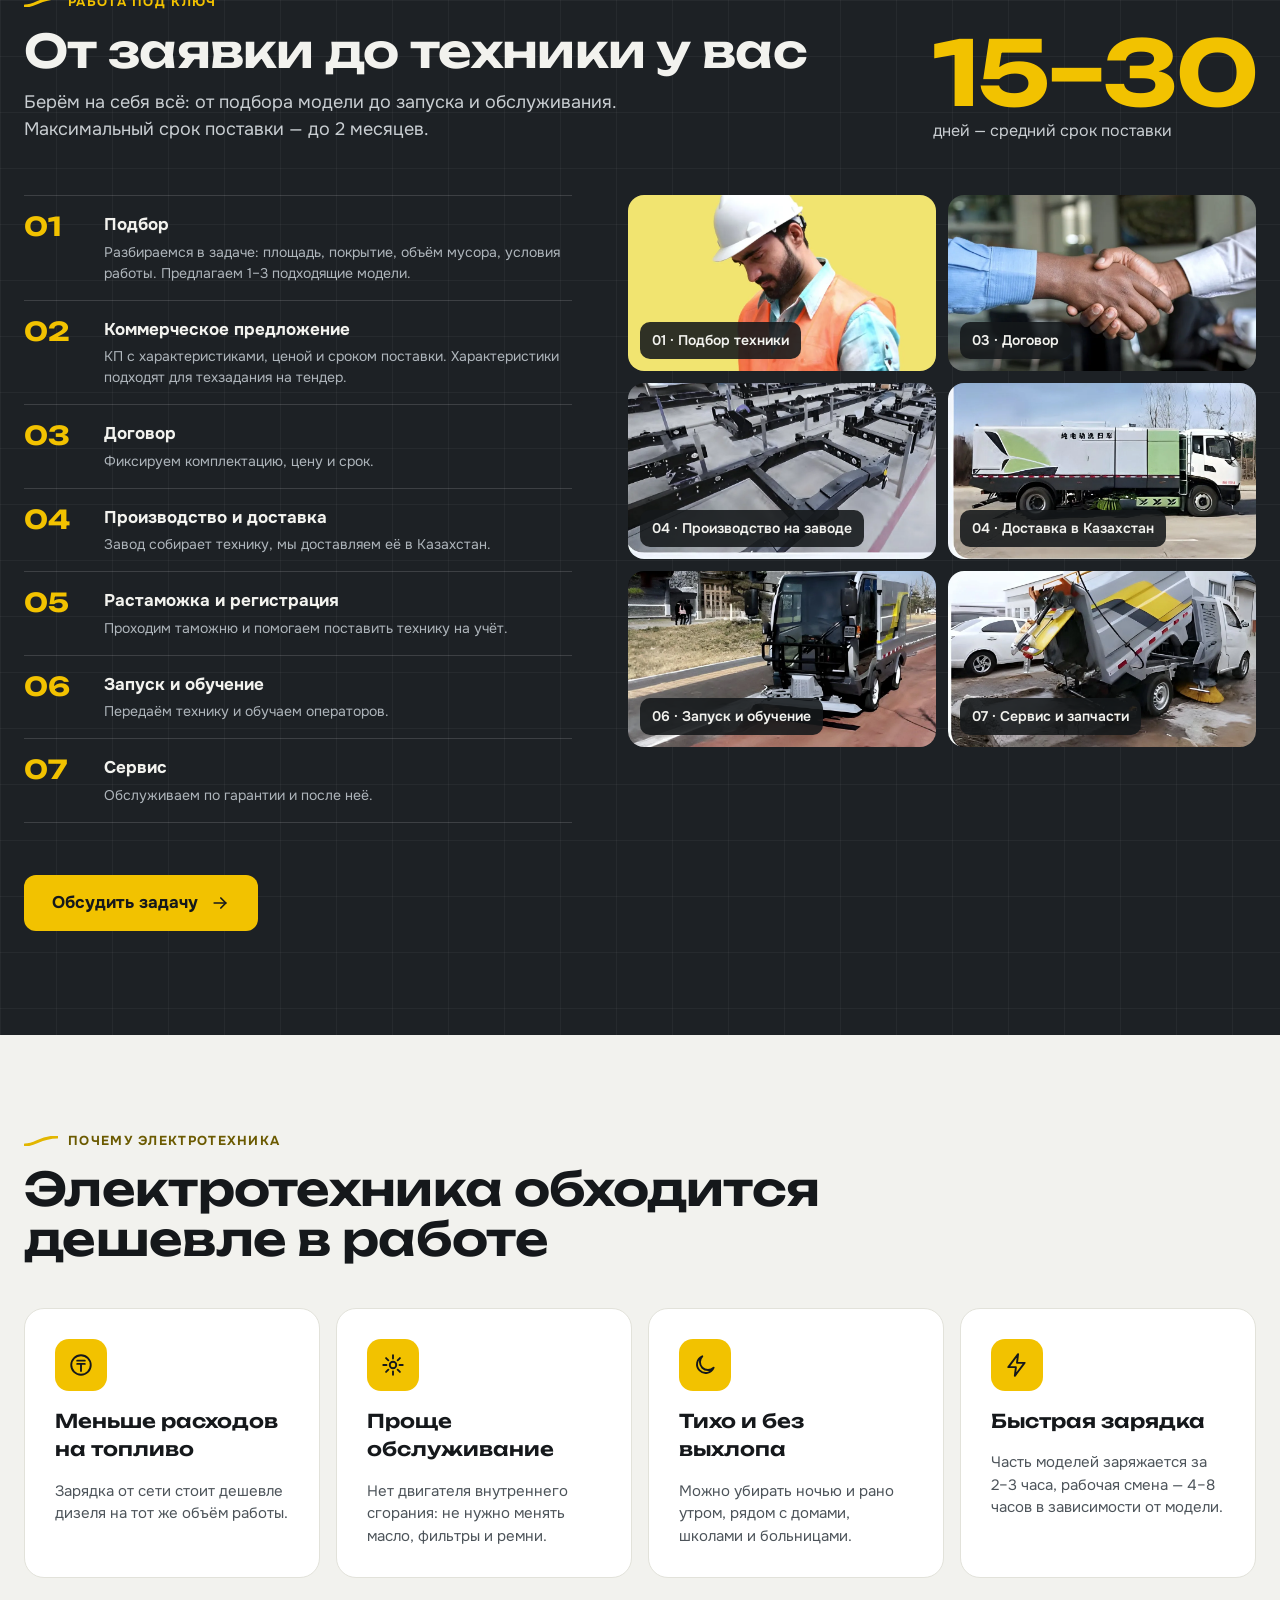
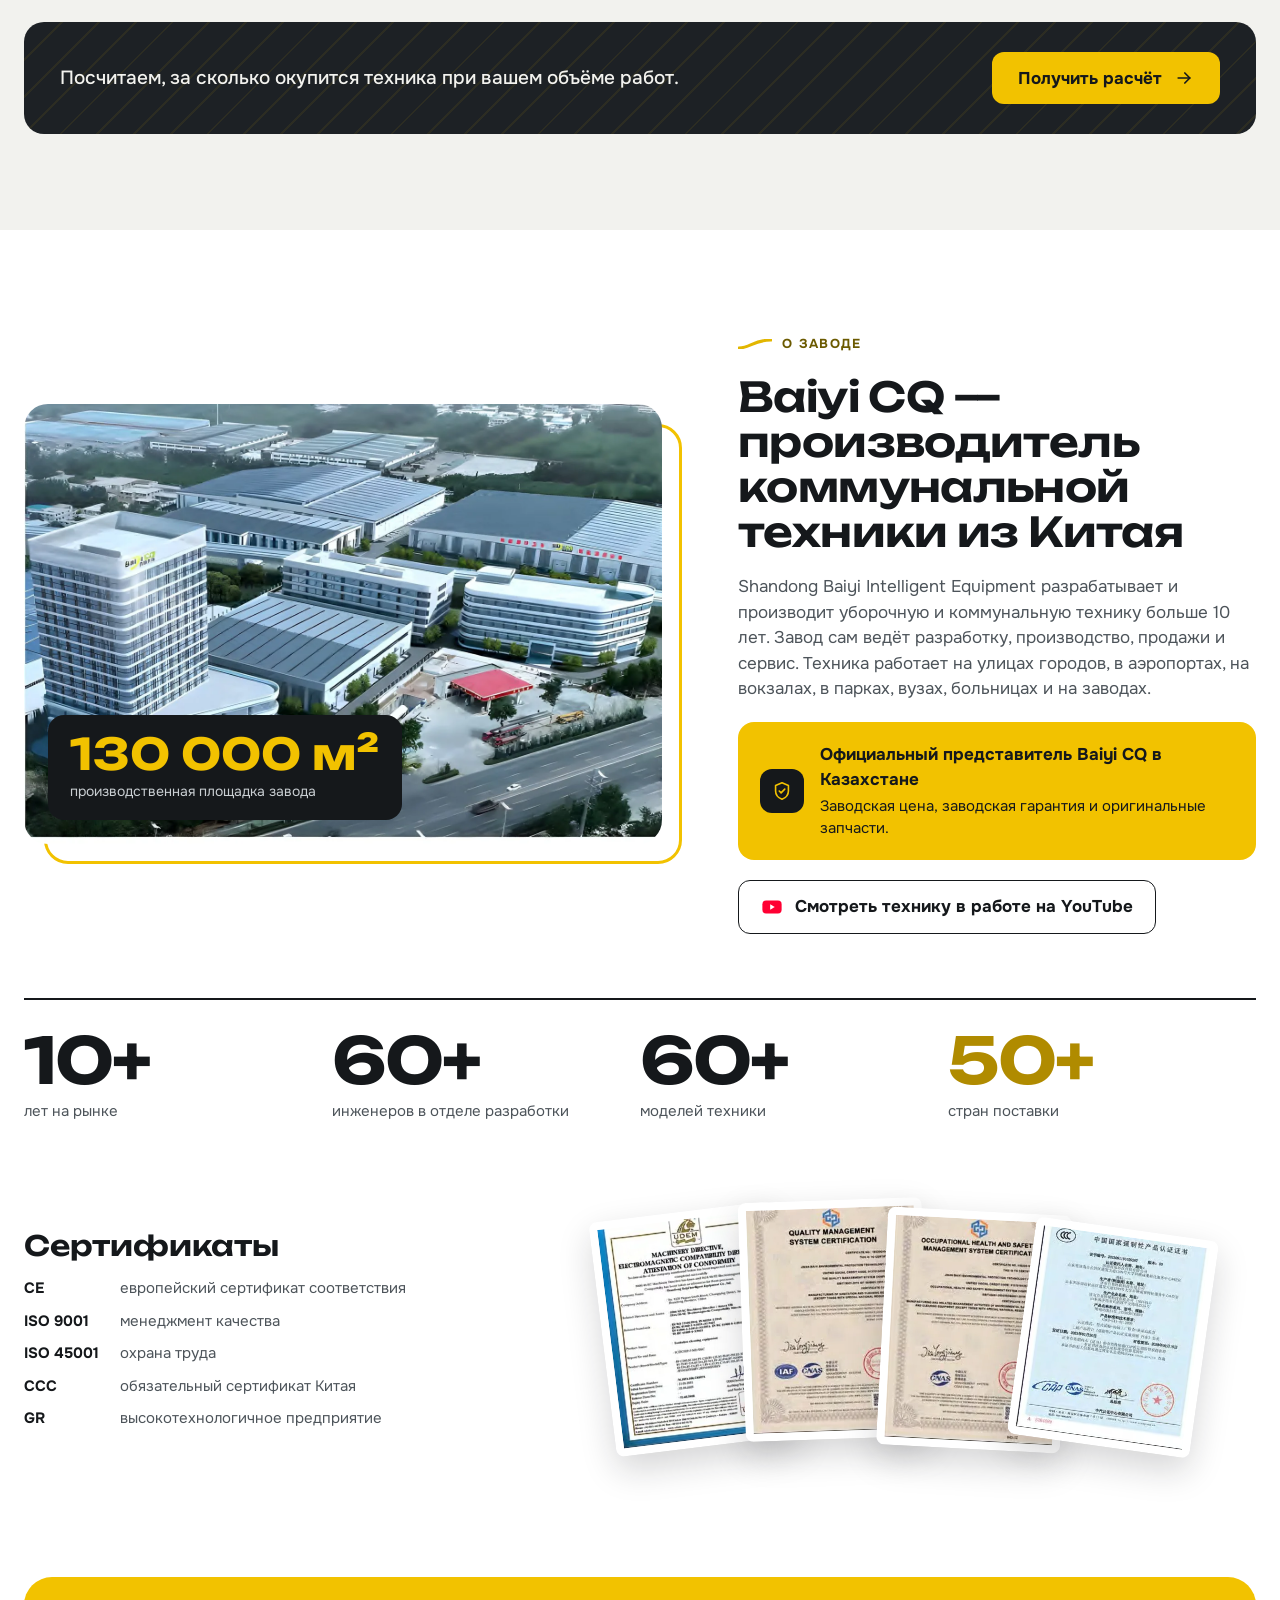
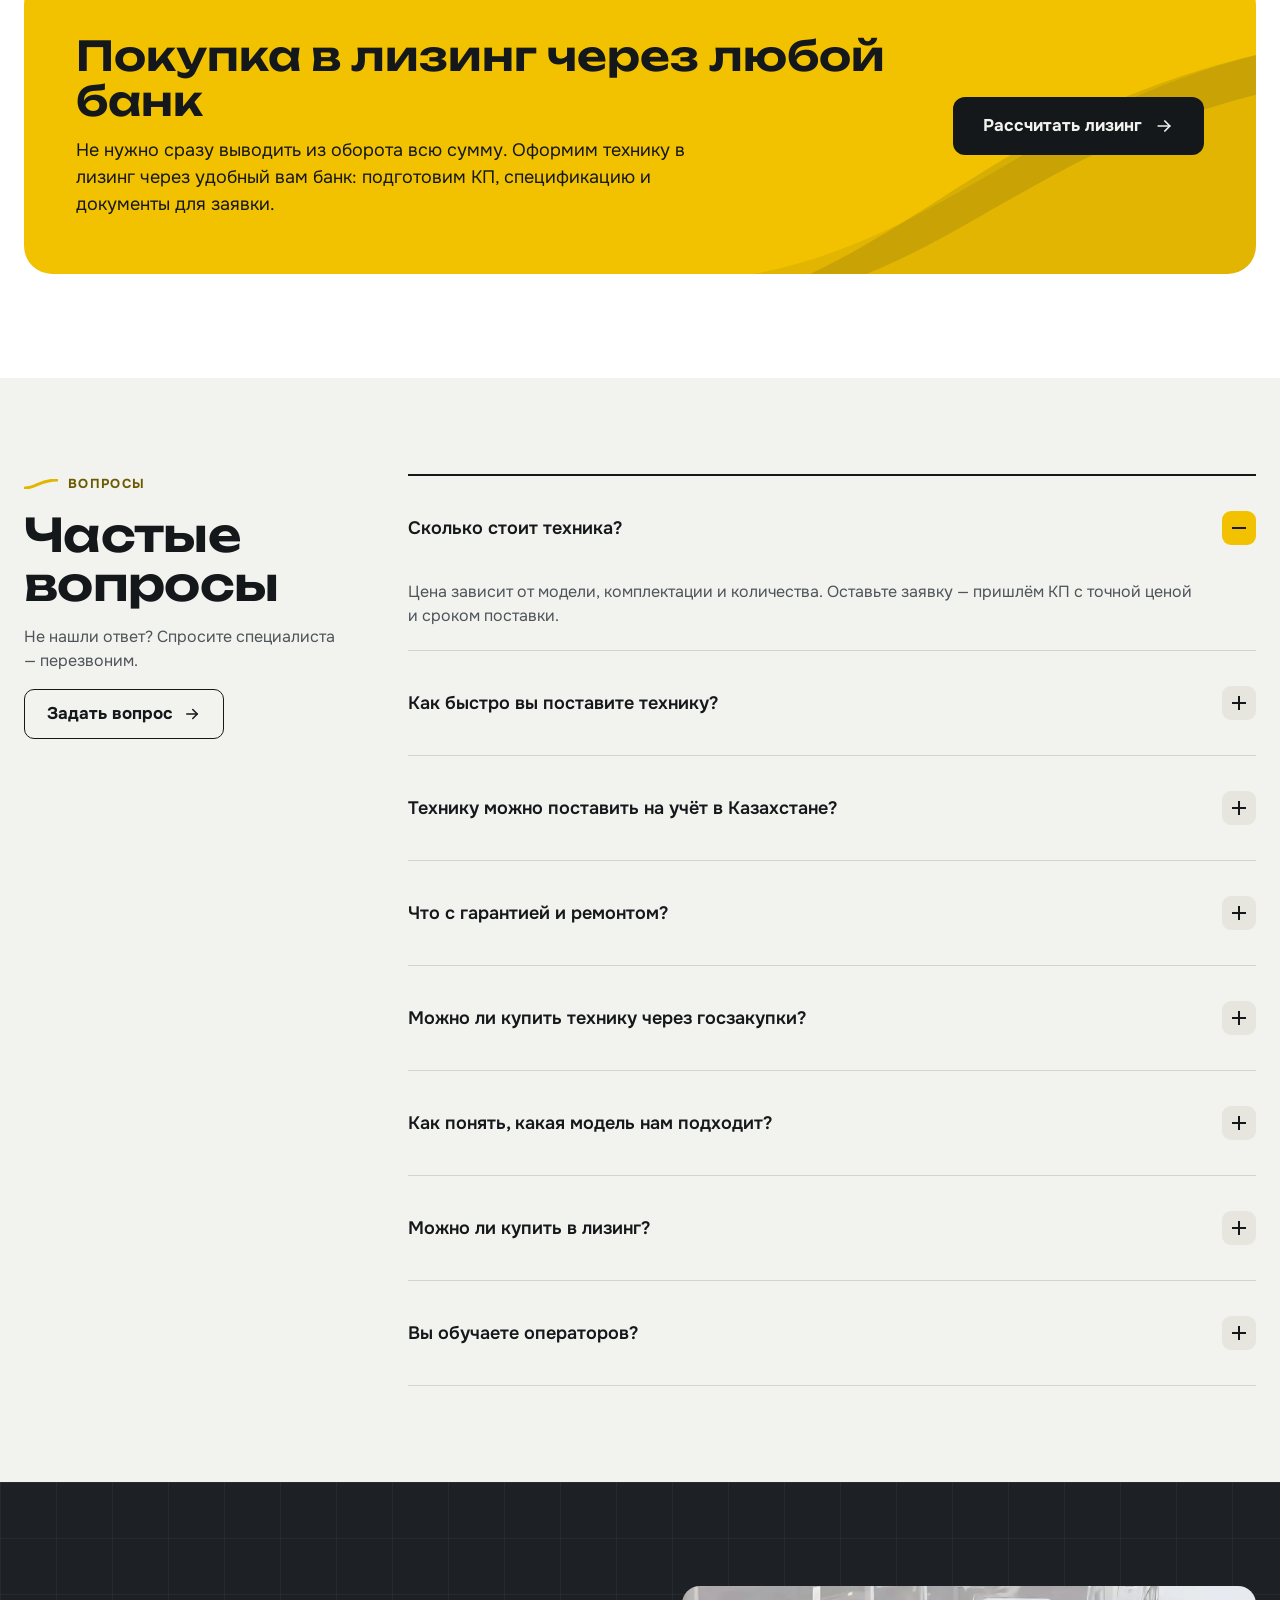
==== commit 75dff312: "Кнопки заявок ведут в WhatsApp с готовым сообщением, форма убрана Co-Authored-By: Claude Opus 5.5 <n" ====
--- a/index.html
+++ b/index.html
@@ -386,7 +386,7 @@
 <a href="tel:+77077064669" aria-label="Позвонить: +7 707 706 4669" style="display: inline-flex; align-items: center; gap: 8px; min-height: 44px; color: #F2F2EE; text-decoration: none; font-weight: 600">
 <span style="width: 40px; height: 40px; border-radius: 10px; background: rgba(255,255,255,0.1); display: inline-flex; align-items: center; justify-content: center"><svg aria-hidden="true" width="18" height="18" viewBox="0 0 24 24" fill="none" stroke="currentColor" stroke-width="1.75" stroke-linecap="round" stroke-linejoin="round"><path d="M22 16.9v3a2 2 0 0 1-2.2 2 19.8 19.8 0 0 1-8.6-3.1 19.5 19.5 0 0 1-6-6A19.8 19.8 0 0 1 2.1 4.2 2 2 0 0 1 4.1 2h3a2 2 0 0 1 2 1.7c.1.9.4 1.8.7 2.7a2 2 0 0 1-.5 2.1L8 9.8a16 16 0 0 0 6 6l1.3-1.3a2 2 0 0 1 2.1-.5c.9.3 1.8.6 2.7.7a2 2 0 0 1 1.7 2z"></path></svg></span>
 <span class="hide-m">+7 707 706 4669</span></a>
-<a href="#lead" data-open-form class="btn btn-ghost hide-m" style="display: inline-flex; align-items: center; min-height: 44px; padding: 0 20px; border-radius: 10px; border: 1.5px solid rgba(255,255,255,0.35); color: #F2F2EE; text-decoration: none; font-weight: 600; font-size: 15px">Получить КП</a>
+<a href="https://wa.me/77077064669?text=%D0%97%D0%B4%D1%80%D0%B0%D0%B2%D1%81%D1%82%D0%B2%D1%83%D0%B9%D1%82%D0%B5%2C%20%D1%85%D0%BE%D1%87%D1%83%20%D1%83%D1%82%D0%BE%D1%87%D0%BD%D0%B8%D1%82%D1%8C%20%D0%BF%D0%BE%20%D1%81%D0%BF%D0%B5%D1%86%D1%82%D0%B5%D1%85%D0%BD%D0%B8%D0%BA%D0%B5" target="_blank" rel="noopener" class="btn btn-ghost hide-m" style="display: inline-flex; align-items: center; min-height: 44px; padding: 0 20px; border-radius: 10px; border: 1.5px solid rgba(255,255,255,0.35); color: #F2F2EE; text-decoration: none; font-weight: 600; font-size: 15px">Получить КП</a>
 </div>
 </header>
 
@@ -396,7 +396,7 @@
 Официальный представитель завода Baiyi CQ в Казахстане</span>
 <h1 style="margin: 0; font-family: 'Unbounded', sans-serif; font-weight: 600; font-size: clamp(28px, 2.9vw, 44px); line-height: 1.14; letter-spacing: -0.01em">Коммунальная техника от завода — под ключ и с сервисом в Казахстане</h1>
 <p class="hero-sub" style="margin: 0; font-size: 17px; line-height: 1.55; color: #C9CED2; max-width: 560px">Подметальные и моечные машины, мусоровозы, листосборники и водовозы. 29 моделей: от ручного листосборника до 18-тонного мусоровоза. Подберём технику под вашу задачу и пришлём КП.</p>
-<a href="#lead" data-open-form class="btn btn-y" style="align-self: flex-start; display: inline-flex; align-items: center; gap: 12px; min-height: 60px; padding: 0 30px; border-radius: 12px; background: #F2C200; color: #15181B; text-decoration: none; font-weight: 700; font-size: 17px">Подобрать технику
+<a href="https://wa.me/77077064669?text=%D0%97%D0%B4%D1%80%D0%B0%D0%B2%D1%81%D1%82%D0%B2%D1%83%D0%B9%D1%82%D0%B5%2C%20%D1%85%D0%BE%D1%87%D1%83%20%D1%83%D1%82%D0%BE%D1%87%D0%BD%D0%B8%D1%82%D1%8C%20%D0%BF%D0%BE%20%D1%81%D0%BF%D0%B5%D1%86%D1%82%D0%B5%D1%85%D0%BD%D0%B8%D0%BA%D0%B5" target="_blank" rel="noopener" class="btn btn-y" style="align-self: flex-start; display: inline-flex; align-items: center; gap: 12px; min-height: 60px; padding: 0 30px; border-radius: 12px; background: #F2C200; color: #15181B; text-decoration: none; font-weight: 700; font-size: 17px">Подобрать технику
 <svg class="arr" aria-hidden="true" width="20" height="20" viewBox="0 0 24 24" fill="none" stroke="currentColor" stroke-width="2" stroke-linecap="round" stroke-linejoin="round"><path d="M5 12h14"></path><path d="M13 6l6 6-6 6"></path></svg></a>
 </div>
 
@@ -482,7 +482,7 @@
 <li style="display: flex; align-items: center; gap: 12px; font-size: 16px; font-weight: 500"><span style="flex: 0 0 auto; width: 28px; height: 28px; border-radius: 8px; background: rgba(242,194,0,0.16); display: flex; align-items: center; justify-content: center"><svg aria-hidden="true" width="16" height="16" viewBox="0 0 24 24" fill="none" stroke="#F2C200" stroke-width="2.5" stroke-linecap="round" stroke-linejoin="round"><path d="M5 12l5 5 9-10"></path></svg></span>Мойка выездов, площадок и контейнеров</li>
 <li style="display: flex; align-items: center; gap: 12px; font-size: 16px; font-weight: 500"><span style="flex: 0 0 auto; width: 28px; height: 28px; border-radius: 8px; background: rgba(242,194,0,0.16); display: flex; align-items: center; justify-content: center"><svg aria-hidden="true" width="16" height="16" viewBox="0 0 24 24" fill="none" stroke="#F2C200" stroke-width="2.5" stroke-linecap="round" stroke-linejoin="round"><path d="M5 12l5 5 9-10"></path></svg></span>Пылеподавление туманной пушкой на 15 м</li>
 </ul>
-<a href="#lead" data-open-form class="btn btn-y" style="align-self: flex-start; display: inline-flex; align-items: center; gap: 12px; min-height: 56px; padding: 0 28px; border-radius: 12px; background: #F2C200; color: #15181B; text-decoration: none; font-weight: 700; font-size: 17px">Подобрать технику <svg class="arr" aria-hidden="true" width="20" height="20" viewBox="0 0 24 24" fill="none" stroke="currentColor" stroke-width="2" stroke-linecap="round" stroke-linejoin="round"><path d="M5 12h14"></path><path d="M13 6l6 6-6 6"></path></svg></a>
+<a href="https://wa.me/77077064669?text=%D0%97%D0%B4%D1%80%D0%B0%D0%B2%D1%81%D1%82%D0%B2%D1%83%D0%B9%D1%82%D0%B5%2C%20%D1%85%D0%BE%D1%87%D1%83%20%D1%83%D1%82%D0%BE%D1%87%D0%BD%D0%B8%D1%82%D1%8C%20%D0%BF%D0%BE%20%D1%81%D0%BF%D0%B5%D1%86%D1%82%D0%B5%D1%85%D0%BD%D0%B8%D0%BA%D0%B5" target="_blank" rel="noopener" class="btn btn-y" style="align-self: flex-start; display: inline-flex; align-items: center; gap: 12px; min-height: 56px; padding: 0 28px; border-radius: 12px; background: #F2C200; color: #15181B; text-decoration: none; font-weight: 700; font-size: 17px">Подобрать технику <svg class="arr" aria-hidden="true" width="20" height="20" viewBox="0 0 24 24" fill="none" stroke="currentColor" stroke-width="2" stroke-linecap="round" stroke-linejoin="round"><path d="M5 12h14"></path><path d="M13 6l6 6-6 6"></path></svg></a>
 </div>
 <div style="flex: 1 1 520px; min-width: 0; position: relative; display: grid; grid-template-columns: repeat(2, minmax(0, 1fr)); gap: 6px; padding: 6px">
 <figure class="mtile h-big" style="grid-column: span 2; height: 310px"><img loading="lazy" decoding="async" src="/img/cut-x20.webp" alt="Водовоз BY-X20 с туманной пушкой"><figcaption>BY-X20<span class="cap-d"> · водовоз с туманной пушкой</span></figcaption></figure>
@@ -555,7 +555,7 @@
 
 </dl>
 <div style="display: flex; gap: 8px; align-items: flex-start; font-size: 14px; color: #4D545A"><svg aria-hidden="true" style="flex: 0 0 auto; margin-top: 2px" width="16" height="16" viewBox="0 0 24 24" fill="none" stroke="#15181B" stroke-width="1.75" stroke-linecap="round" stroke-linejoin="round"><path d="M12 21s-7-6.2-7-11.5A7 7 0 0 1 19 9.5C19 14.8 12 21 12 21z"></path><circle cx="12" cy="9.5" r="2.5"></circle></svg><span>Городские магистрали, проспекты, трассы</span></div>
-<a href="#lead" data-open-form data-model="BY-CS18000" data-task="Уборка дорог" class="btn btn-line" style="margin-top: auto; display: flex; align-items: center; justify-content: center; gap: 10px; min-height: 48px; border-radius: 10px; border: 1.5px solid #15181B; color: #15181B; text-decoration: none; font-weight: 700; font-size: 15px">Получить КП <svg class="arr" aria-hidden="true" width="18" height="18" viewBox="0 0 24 24" fill="none" stroke="currentColor" stroke-width="2" stroke-linecap="round" stroke-linejoin="round"><path d="M5 12h14"></path><path d="M13 6l6 6-6 6"></path></svg></a>
+<a href="https://wa.me/77077064669?text=%D0%97%D0%B4%D1%80%D0%B0%D0%B2%D1%81%D1%82%D0%B2%D1%83%D0%B9%D1%82%D0%B5%2C%20%D1%85%D0%BE%D1%87%D1%83%20%D1%83%D1%82%D0%BE%D1%87%D0%BD%D0%B8%D1%82%D1%8C%20%D0%BF%D0%BE%20%D1%81%D0%BF%D0%B5%D1%86%D1%82%D0%B5%D1%85%D0%BD%D0%B8%D0%BA%D0%B5%3A%20BY-CS18000" target="_blank" rel="noopener" data-model="BY-CS18000" data-task="Уборка дорог" class="btn btn-line" style="margin-top: auto; display: flex; align-items: center; justify-content: center; gap: 10px; min-height: 48px; border-radius: 10px; border: 1.5px solid #15181B; color: #15181B; text-decoration: none; font-weight: 700; font-size: 15px">Получить КП <svg class="arr" aria-hidden="true" width="18" height="18" viewBox="0 0 24 24" fill="none" stroke="currentColor" stroke-width="2" stroke-linecap="round" stroke-linejoin="round"><path d="M5 12h14"></path><path d="M13 6l6 6-6 6"></path></svg></a>
 </div>
 </article>
 
@@ -590,7 +590,7 @@
 
 </dl>
 <div style="display: flex; gap: 8px; align-items: flex-start; font-size: 14px; color: #4D545A"><svg aria-hidden="true" style="flex: 0 0 auto; margin-top: 2px" width="16" height="16" viewBox="0 0 24 24" fill="none" stroke="#15181B" stroke-width="1.75" stroke-linecap="round" stroke-linejoin="round"><path d="M12 21s-7-6.2-7-11.5A7 7 0 0 1 19 9.5C19 14.8 12 21 12 21z"></path><circle cx="12" cy="9.5" r="2.5"></circle></svg><span>Городские улицы, промзоны, территории предприятий</span></div>
-<a href="#lead" data-open-form data-model="BY-CS12000" data-task="Уборка дорог" class="btn btn-line" style="margin-top: auto; display: flex; align-items: center; justify-content: center; gap: 10px; min-height: 48px; border-radius: 10px; border: 1.5px solid #15181B; color: #15181B; text-decoration: none; font-weight: 700; font-size: 15px">Получить КП <svg class="arr" aria-hidden="true" width="18" height="18" viewBox="0 0 24 24" fill="none" stroke="currentColor" stroke-width="2" stroke-linecap="round" stroke-linejoin="round"><path d="M5 12h14"></path><path d="M13 6l6 6-6 6"></path></svg></a>
+<a href="https://wa.me/77077064669?text=%D0%97%D0%B4%D1%80%D0%B0%D0%B2%D1%81%D1%82%D0%B2%D1%83%D0%B9%D1%82%D0%B5%2C%20%D1%85%D0%BE%D1%87%D1%83%20%D1%83%D1%82%D0%BE%D1%87%D0%BD%D0%B8%D1%82%D1%8C%20%D0%BF%D0%BE%20%D1%81%D0%BF%D0%B5%D1%86%D1%82%D0%B5%D1%85%D0%BD%D0%B8%D0%BA%D0%B5%3A%20BY-CS12000" target="_blank" rel="noopener" data-model="BY-CS12000" data-task="Уборка дорог" class="btn btn-line" style="margin-top: auto; display: flex; align-items: center; justify-content: center; gap: 10px; min-height: 48px; border-radius: 10px; border: 1.5px solid #15181B; color: #15181B; text-decoration: none; font-weight: 700; font-size: 15px">Получить КП <svg class="arr" aria-hidden="true" width="18" height="18" viewBox="0 0 24 24" fill="none" stroke="currentColor" stroke-width="2" stroke-linecap="round" stroke-linejoin="round"><path d="M5 12h14"></path><path d="M13 6l6 6-6 6"></path></svg></a>
 </div>
 </article>
 
@@ -635,7 +635,7 @@
 
 </dl>
 <div style="display: flex; gap: 8px; align-items: flex-start; font-size: 14px; color: #4D545A"><svg aria-hidden="true" style="flex: 0 0 auto; margin-top: 2px" width="16" height="16" viewBox="0 0 24 24" fill="none" stroke="#15181B" stroke-width="1.75" stroke-linecap="round" stroke-linejoin="round"><path d="M12 21s-7-6.2-7-11.5A7 7 0 0 1 19 9.5C19 14.8 12 21 12 21z"></path><circle cx="12" cy="9.5" r="2.5"></circle></svg><span>Тротуары, переулки, аэропорты, кампусы</span></div>
-<a href="#lead" data-open-form data-model="BY-CS60" data-task="Тротуары и дворы" class="btn btn-line" style="margin-top: auto; display: flex; align-items: center; justify-content: center; gap: 10px; min-height: 48px; border-radius: 10px; border: 1.5px solid #15181B; color: #15181B; text-decoration: none; font-weight: 700; font-size: 15px">Получить КП <svg class="arr" aria-hidden="true" width="18" height="18" viewBox="0 0 24 24" fill="none" stroke="currentColor" stroke-width="2" stroke-linecap="round" stroke-linejoin="round"><path d="M5 12h14"></path><path d="M13 6l6 6-6 6"></path></svg></a>
+<a href="https://wa.me/77077064669?text=%D0%97%D0%B4%D1%80%D0%B0%D0%B2%D1%81%D1%82%D0%B2%D1%83%D0%B9%D1%82%D0%B5%2C%20%D1%85%D0%BE%D1%87%D1%83%20%D1%83%D1%82%D0%BE%D1%87%D0%BD%D0%B8%D1%82%D1%8C%20%D0%BF%D0%BE%20%D1%81%D0%BF%D0%B5%D1%86%D1%82%D0%B5%D1%85%D0%BD%D0%B8%D0%BA%D0%B5%3A%20BY-CS60" target="_blank" rel="noopener" data-model="BY-CS60" data-task="Тротуары и дворы" class="btn btn-line" style="margin-top: auto; display: flex; align-items: center; justify-content: center; gap: 10px; min-height: 48px; border-radius: 10px; border: 1.5px solid #15181B; color: #15181B; text-decoration: none; font-weight: 700; font-size: 15px">Получить КП <svg class="arr" aria-hidden="true" width="18" height="18" viewBox="0 0 24 24" fill="none" stroke="currentColor" stroke-width="2" stroke-linecap="round" stroke-linejoin="round"><path d="M5 12h14"></path><path d="M13 6l6 6-6 6"></path></svg></a>
 </div>
 </article>
 
@@ -670,7 +670,7 @@
 
 </dl>
 <div style="display: flex; gap: 8px; align-items: flex-start; font-size: 14px; color: #4D545A"><svg aria-hidden="true" style="flex: 0 0 auto; margin-top: 2px" width="16" height="16" viewBox="0 0 24 24" fill="none" stroke="#15181B" stroke-width="1.75" stroke-linecap="round" stroke-linejoin="round"><path d="M12 21s-7-6.2-7-11.5A7 7 0 0 1 19 9.5C19 14.8 12 21 12 21z"></path><circle cx="12" cy="9.5" r="2.5"></circle></svg><span>Улицы, кольцевые дороги, парки, жилые кварталы</span></div>
-<a href="#lead" data-open-form data-model="BY-S50" data-task="Тротуары и дворы" class="btn btn-line" style="margin-top: auto; display: flex; align-items: center; justify-content: center; gap: 10px; min-height: 48px; border-radius: 10px; border: 1.5px solid #15181B; color: #15181B; text-decoration: none; font-weight: 700; font-size: 15px">Получить КП <svg class="arr" aria-hidden="true" width="18" height="18" viewBox="0 0 24 24" fill="none" stroke="currentColor" stroke-width="2" stroke-linecap="round" stroke-linejoin="round"><path d="M5 12h14"></path><path d="M13 6l6 6-6 6"></path></svg></a>
+<a href="https://wa.me/77077064669?text=%D0%97%D0%B4%D1%80%D0%B0%D0%B2%D1%81%D1%82%D0%B2%D1%83%D0%B9%D1%82%D0%B5%2C%20%D1%85%D0%BE%D1%87%D1%83%20%D1%83%D1%82%D0%BE%D1%87%D0%BD%D0%B8%D1%82%D1%8C%20%D0%BF%D0%BE%20%D1%81%D0%BF%D0%B5%D1%86%D1%82%D0%B5%D1%85%D0%BD%D0%B8%D0%BA%D0%B5%3A%20BY-S50" target="_blank" rel="noopener" data-model="BY-S50" data-task="Тротуары и дворы" class="btn btn-line" style="margin-top: auto; display: flex; align-items: center; justify-content: center; gap: 10px; min-height: 48px; border-radius: 10px; border: 1.5px solid #15181B; color: #15181B; text-decoration: none; font-weight: 700; font-size: 15px">Получить КП <svg class="arr" aria-hidden="true" width="18" height="18" viewBox="0 0 24 24" fill="none" stroke="currentColor" stroke-width="2" stroke-linecap="round" stroke-linejoin="round"><path d="M5 12h14"></path><path d="M13 6l6 6-6 6"></path></svg></a>
 </div>
 </article>
 
@@ -705,7 +705,7 @@
 
 </dl>
 <div style="display: flex; gap: 8px; align-items: flex-start; font-size: 14px; color: #4D545A"><svg aria-hidden="true" style="flex: 0 0 auto; margin-top: 2px" width="16" height="16" viewBox="0 0 24 24" fill="none" stroke="#15181B" stroke-width="1.75" stroke-linecap="round" stroke-linejoin="round"><path d="M12 21s-7-6.2-7-11.5A7 7 0 0 1 19 9.5C19 14.8 12 21 12 21z"></path><circle cx="12" cy="9.5" r="2.5"></circle></svg><span>Плитка, тротуары, площади — где важна чистота без пыли</span></div>
-<a href="#lead" data-open-form data-model="BY-C30" data-task="Тротуары и дворы" class="btn btn-line" style="margin-top: auto; display: flex; align-items: center; justify-content: center; gap: 10px; min-height: 48px; border-radius: 10px; border: 1.5px solid #15181B; color: #15181B; text-decoration: none; font-weight: 700; font-size: 15px">Получить КП <svg class="arr" aria-hidden="true" width="18" height="18" viewBox="0 0 24 24" fill="none" stroke="currentColor" stroke-width="2" stroke-linecap="round" stroke-linejoin="round"><path d="M5 12h14"></path><path d="M13 6l6 6-6 6"></path></svg></a>
+<a href="https://wa.me/77077064669?text=%D0%97%D0%B4%D1%80%D0%B0%D0%B2%D1%81%D1%82%D0%B2%D1%83%D0%B9%D1%82%D0%B5%2C%20%D1%85%D0%BE%D1%87%D1%83%20%D1%83%D1%82%D0%BE%D1%87%D0%BD%D0%B8%D1%82%D1%8C%20%D0%BF%D0%BE%20%D1%81%D0%BF%D0%B5%D1%86%D1%82%D0%B5%D1%85%D0%BD%D0%B8%D0%BA%D0%B5%3A%20BY-C30" target="_blank" rel="noopener" data-model="BY-C30" data-task="Тротуары и дворы" class="btn btn-line" style="margin-top: auto; display: flex; align-items: center; justify-content: center; gap: 10px; min-height: 48px; border-radius: 10px; border: 1.5px solid #15181B; color: #15181B; text-decoration: none; font-weight: 700; font-size: 15px">Получить КП <svg class="arr" aria-hidden="true" width="18" height="18" viewBox="0 0 24 24" fill="none" stroke="currentColor" stroke-width="2" stroke-linecap="round" stroke-linejoin="round"><path d="M5 12h14"></path><path d="M13 6l6 6-6 6"></path></svg></a>
 </div>
 </article>
 
@@ -740,7 +740,7 @@
 
 </dl>
 <div style="display: flex; gap: 8px; align-items: flex-start; font-size: 14px; color: #4D545A"><svg aria-hidden="true" style="flex: 0 0 auto; margin-top: 2px" width="16" height="16" viewBox="0 0 24 24" fill="none" stroke="#15181B" stroke-width="1.75" stroke-linecap="round" stroke-linejoin="round"><path d="M12 21s-7-6.2-7-11.5A7 7 0 0 1 19 9.5C19 14.8 12 21 12 21z"></path><circle cx="12" cy="9.5" r="2.5"></circle></svg><span>Улицы, аэропорты, вузы, парки, территории ЖК</span></div>
-<a href="#lead" data-open-form data-model="BY-S2700" data-task="Тротуары и дворы" class="btn btn-line" style="margin-top: auto; display: flex; align-items: center; justify-content: center; gap: 10px; min-height: 48px; border-radius: 10px; border: 1.5px solid #15181B; color: #15181B; text-decoration: none; font-weight: 700; font-size: 15px">Получить КП <svg class="arr" aria-hidden="true" width="18" height="18" viewBox="0 0 24 24" fill="none" stroke="currentColor" stroke-width="2" stroke-linecap="round" stroke-linejoin="round"><path d="M5 12h14"></path><path d="M13 6l6 6-6 6"></path></svg></a>
+<a href="https://wa.me/77077064669?text=%D0%97%D0%B4%D1%80%D0%B0%D0%B2%D1%81%D1%82%D0%B2%D1%83%D0%B9%D1%82%D0%B5%2C%20%D1%85%D0%BE%D1%87%D1%83%20%D1%83%D1%82%D0%BE%D1%87%D0%BD%D0%B8%D1%82%D1%8C%20%D0%BF%D0%BE%20%D1%81%D0%BF%D0%B5%D1%86%D1%82%D0%B5%D1%85%D0%BD%D0%B8%D0%BA%D0%B5%3A%20BY-S2700" target="_blank" rel="noopener" data-model="BY-S2700" data-task="Тротуары и дворы" class="btn btn-line" style="margin-top: auto; display: flex; align-items: center; justify-content: center; gap: 10px; min-height: 48px; border-radius: 10px; border: 1.5px solid #15181B; color: #15181B; text-decoration: none; font-weight: 700; font-size: 15px">Получить КП <svg class="arr" aria-hidden="true" width="18" height="18" viewBox="0 0 24 24" fill="none" stroke="currentColor" stroke-width="2" stroke-linecap="round" stroke-linejoin="round"><path d="M5 12h14"></path><path d="M13 6l6 6-6 6"></path></svg></a>
 </div>
 </article>
 
@@ -775,7 +775,7 @@
 
 </dl>
 <div style="display: flex; gap: 8px; align-items: flex-start; font-size: 14px; color: #4D545A"><svg aria-hidden="true" style="flex: 0 0 auto; margin-top: 2px" width="16" height="16" viewBox="0 0 24 24" fill="none" stroke="#15181B" stroke-width="1.75" stroke-linecap="round" stroke-linejoin="round"><path d="M12 21s-7-6.2-7-11.5A7 7 0 0 1 19 9.5C19 14.8 12 21 12 21z"></path><circle cx="12" cy="9.5" r="2.5"></circle></svg><span>Тротуары, дворы, школы, узкие проезды</span></div>
-<a href="#lead" data-open-form data-model="BY-S1000" data-task="Тротуары и дворы" class="btn btn-line" style="margin-top: auto; display: flex; align-items: center; justify-content: center; gap: 10px; min-height: 48px; border-radius: 10px; border: 1.5px solid #15181B; color: #15181B; text-decoration: none; font-weight: 700; font-size: 15px">Получить КП <svg class="arr" aria-hidden="true" width="18" height="18" viewBox="0 0 24 24" fill="none" stroke="currentColor" stroke-width="2" stroke-linecap="round" stroke-linejoin="round"><path d="M5 12h14"></path><path d="M13 6l6 6-6 6"></path></svg></a>
+<a href="https://wa.me/77077064669?text=%D0%97%D0%B4%D1%80%D0%B0%D0%B2%D1%81%D1%82%D0%B2%D1%83%D0%B9%D1%82%D0%B5%2C%20%D1%85%D0%BE%D1%87%D1%83%20%D1%83%D1%82%D0%BE%D1%87%D0%BD%D0%B8%D1%82%D1%8C%20%D0%BF%D0%BE%20%D1%81%D0%BF%D0%B5%D1%86%D1%82%D0%B5%D1%85%D0%BD%D0%B8%D0%BA%D0%B5%3A%20BY-S1000" target="_blank" rel="noopener" data-model="BY-S1000" data-task="Тротуары и дворы" class="btn btn-line" style="margin-top: auto; display: flex; align-items: center; justify-content: center; gap: 10px; min-height: 48px; border-radius: 10px; border: 1.5px solid #15181B; color: #15181B; text-decoration: none; font-weight: 700; font-size: 15px">Получить КП <svg class="arr" aria-hidden="true" width="18" height="18" viewBox="0 0 24 24" fill="none" stroke="currentColor" stroke-width="2" stroke-linecap="round" stroke-linejoin="round"><path d="M5 12h14"></path><path d="M13 6l6 6-6 6"></path></svg></a>
 </div>
 </article>
 
@@ -810,7 +810,7 @@
 
 </dl>
 <div style="display: flex; gap: 8px; align-items: flex-start; font-size: 14px; color: #4D545A"><svg aria-hidden="true" style="flex: 0 0 auto; margin-top: 2px" width="16" height="16" viewBox="0 0 24 24" fill="none" stroke="#15181B" stroke-width="1.75" stroke-linecap="round" stroke-linejoin="round"><path d="M12 21s-7-6.2-7-11.5A7 7 0 0 1 19 9.5C19 14.8 12 21 12 21z"></path><circle cx="12" cy="9.5" r="2.5"></circle></svg><span>Велодорожки, переулки, аэропорты, территории</span></div>
-<a href="#lead" data-open-form data-model="BY-JS1800" data-task="Тротуары и дворы" class="btn btn-line" style="margin-top: auto; display: flex; align-items: center; justify-content: center; gap: 10px; min-height: 48px; border-radius: 10px; border: 1.5px solid #15181B; color: #15181B; text-decoration: none; font-weight: 700; font-size: 15px">Получить КП <svg class="arr" aria-hidden="true" width="18" height="18" viewBox="0 0 24 24" fill="none" stroke="currentColor" stroke-width="2" stroke-linecap="round" stroke-linejoin="round"><path d="M5 12h14"></path><path d="M13 6l6 6-6 6"></path></svg></a>
+<a href="https://wa.me/77077064669?text=%D0%97%D0%B4%D1%80%D0%B0%D0%B2%D1%81%D1%82%D0%B2%D1%83%D0%B9%D1%82%D0%B5%2C%20%D1%85%D0%BE%D1%87%D1%83%20%D1%83%D1%82%D0%BE%D1%87%D0%BD%D0%B8%D1%82%D1%8C%20%D0%BF%D0%BE%20%D1%81%D0%BF%D0%B5%D1%86%D1%82%D0%B5%D1%85%D0%BD%D0%B8%D0%BA%D0%B5%3A%20BY-JS1800" target="_blank" rel="noopener" data-model="BY-JS1800" data-task="Тротуары и дворы" class="btn btn-line" style="margin-top: auto; display: flex; align-items: center; justify-content: center; gap: 10px; min-height: 48px; border-radius: 10px; border: 1.5px solid #15181B; color: #15181B; text-decoration: none; font-weight: 700; font-size: 15px">Получить КП <svg class="arr" aria-hidden="true" width="18" height="18" viewBox="0 0 24 24" fill="none" stroke="currentColor" stroke-width="2" stroke-linecap="round" stroke-linejoin="round"><path d="M5 12h14"></path><path d="M13 6l6 6-6 6"></path></svg></a>
 </div>
 </article>
 
@@ -845,7 +845,7 @@
 
 </dl>
 <div style="display: flex; gap: 8px; align-items: flex-start; font-size: 14px; color: #4D545A"><svg aria-hidden="true" style="flex: 0 0 auto; margin-top: 2px" width="16" height="16" viewBox="0 0 24 24" fill="none" stroke="#15181B" stroke-width="1.75" stroke-linecap="round" stroke-linejoin="round"><path d="M12 21s-7-6.2-7-11.5A7 7 0 0 1 19 9.5C19 14.8 12 21 12 21z"></path><circle cx="12" cy="9.5" r="2.5"></circle></svg><span>Узкие улицы, дворы, кампусы</span></div>
-<a href="#lead" data-open-form data-model="BY-JS1450" data-task="Тротуары и дворы" class="btn btn-line" style="margin-top: auto; display: flex; align-items: center; justify-content: center; gap: 10px; min-height: 48px; border-radius: 10px; border: 1.5px solid #15181B; color: #15181B; text-decoration: none; font-weight: 700; font-size: 15px">Получить КП <svg class="arr" aria-hidden="true" width="18" height="18" viewBox="0 0 24 24" fill="none" stroke="currentColor" stroke-width="2" stroke-linecap="round" stroke-linejoin="round"><path d="M5 12h14"></path><path d="M13 6l6 6-6 6"></path></svg></a>
+<a href="https://wa.me/77077064669?text=%D0%97%D0%B4%D1%80%D0%B0%D0%B2%D1%81%D1%82%D0%B2%D1%83%D0%B9%D1%82%D0%B5%2C%20%D1%85%D0%BE%D1%87%D1%83%20%D1%83%D1%82%D0%BE%D1%87%D0%BD%D0%B8%D1%82%D1%8C%20%D0%BF%D0%BE%20%D1%81%D0%BF%D0%B5%D1%86%D1%82%D0%B5%D1%85%D0%BD%D0%B8%D0%BA%D0%B5%3A%20BY-JS1450" target="_blank" rel="noopener" data-model="BY-JS1450" data-task="Тротуары и дворы" class="btn btn-line" style="margin-top: auto; display: flex; align-items: center; justify-content: center; gap: 10px; min-height: 48px; border-radius: 10px; border: 1.5px solid #15181B; color: #15181B; text-decoration: none; font-weight: 700; font-size: 15px">Получить КП <svg class="arr" aria-hidden="true" width="18" height="18" viewBox="0 0 24 24" fill="none" stroke="currentColor" stroke-width="2" stroke-linecap="round" stroke-linejoin="round"><path d="M5 12h14"></path><path d="M13 6l6 6-6 6"></path></svg></a>
 </div>
 </article>
 
@@ -880,7 +880,7 @@
 
 </dl>
 <div style="display: flex; gap: 8px; align-items: flex-start; font-size: 14px; color: #4D545A"><svg aria-hidden="true" style="flex: 0 0 auto; margin-top: 2px" width="16" height="16" viewBox="0 0 24 24" fill="none" stroke="#15181B" stroke-width="1.75" stroke-linecap="round" stroke-linejoin="round"><path d="M12 21s-7-6.2-7-11.5A7 7 0 0 1 19 9.5C19 14.8 12 21 12 21z"></path><circle cx="12" cy="9.5" r="2.5"></circle></svg><span>Тротуары, парки, дворы, территории ЖК</span></div>
-<a href="#lead" data-open-form data-model="BY-S25" data-task="Тротуары и дворы" class="btn btn-line" style="margin-top: auto; display: flex; align-items: center; justify-content: center; gap: 10px; min-height: 48px; border-radius: 10px; border: 1.5px solid #15181B; color: #15181B; text-decoration: none; font-weight: 700; font-size: 15px">Получить КП <svg class="arr" aria-hidden="true" width="18" height="18" viewBox="0 0 24 24" fill="none" stroke="currentColor" stroke-width="2" stroke-linecap="round" stroke-linejoin="round"><path d="M5 12h14"></path><path d="M13 6l6 6-6 6"></path></svg></a>
+<a href="https://wa.me/77077064669?text=%D0%97%D0%B4%D1%80%D0%B0%D0%B2%D1%81%D1%82%D0%B2%D1%83%D0%B9%D1%82%D0%B5%2C%20%D1%85%D0%BE%D1%87%D1%83%20%D1%83%D1%82%D0%BE%D1%87%D0%BD%D0%B8%D1%82%D1%8C%20%D0%BF%D0%BE%20%D1%81%D0%BF%D0%B5%D1%86%D1%82%D0%B5%D1%85%D0%BD%D0%B8%D0%BA%D0%B5%3A%20BY-S25" target="_blank" rel="noopener" data-model="BY-S25" data-task="Тротуары и дворы" class="btn btn-line" style="margin-top: auto; display: flex; align-items: center; justify-content: center; gap: 10px; min-height: 48px; border-radius: 10px; border: 1.5px solid #15181B; color: #15181B; text-decoration: none; font-weight: 700; font-size: 15px">Получить КП <svg class="arr" aria-hidden="true" width="18" height="18" viewBox="0 0 24 24" fill="none" stroke="currentColor" stroke-width="2" stroke-linecap="round" stroke-linejoin="round"><path d="M5 12h14"></path><path d="M13 6l6 6-6 6"></path></svg></a>
 </div>
 </article>
 
@@ -926,7 +926,7 @@
 
 </dl>
 <div style="display: flex; gap: 8px; align-items: flex-start; font-size: 14px; color: #4D545A"><svg aria-hidden="true" style="flex: 0 0 auto; margin-top: 2px" width="16" height="16" viewBox="0 0 24 24" fill="none" stroke="#15181B" stroke-width="1.75" stroke-linecap="round" stroke-linejoin="round"><path d="M12 21s-7-6.2-7-11.5A7 7 0 0 1 19 9.5C19 14.8 12 21 12 21z"></path><circle cx="12" cy="9.5" r="2.5"></circle></svg><span>Городской вывоз ТБО, крупные маршруты</span></div>
-<a href="#lead" data-open-form data-model="BY-YS18000" data-task="Вывоз мусора" class="btn btn-line" style="margin-top: auto; display: flex; align-items: center; justify-content: center; gap: 10px; min-height: 48px; border-radius: 10px; border: 1.5px solid #15181B; color: #15181B; text-decoration: none; font-weight: 700; font-size: 15px">Получить КП <svg class="arr" aria-hidden="true" width="18" height="18" viewBox="0 0 24 24" fill="none" stroke="currentColor" stroke-width="2" stroke-linecap="round" stroke-linejoin="round"><path d="M5 12h14"></path><path d="M13 6l6 6-6 6"></path></svg></a>
+<a href="https://wa.me/77077064669?text=%D0%97%D0%B4%D1%80%D0%B0%D0%B2%D1%81%D1%82%D0%B2%D1%83%D0%B9%D1%82%D0%B5%2C%20%D1%85%D0%BE%D1%87%D1%83%20%D1%83%D1%82%D0%BE%D1%87%D0%BD%D0%B8%D1%82%D1%8C%20%D0%BF%D0%BE%20%D1%81%D0%BF%D0%B5%D1%86%D1%82%D0%B5%D1%85%D0%BD%D0%B8%D0%BA%D0%B5%3A%20BY-YS18000" target="_blank" rel="noopener" data-model="BY-YS18000" data-task="Вывоз мусора" class="btn btn-line" style="margin-top: auto; display: flex; align-items: center; justify-content: center; gap: 10px; min-height: 48px; border-radius: 10px; border: 1.5px solid #15181B; color: #15181B; text-decoration: none; font-weight: 700; font-size: 15px">Получить КП <svg class="arr" aria-hidden="true" width="18" height="18" viewBox="0 0 24 24" fill="none" stroke="currentColor" stroke-width="2" stroke-linecap="round" stroke-linejoin="round"><path d="M5 12h14"></path><path d="M13 6l6 6-6 6"></path></svg></a>
 </div>
 </article>
 
@@ -961,7 +961,7 @@
 
 </dl>
 <div style="display: flex; gap: 8px; align-items: flex-start; font-size: 14px; color: #4D545A"><svg aria-hidden="true" style="flex: 0 0 auto; margin-top: 2px" width="16" height="16" viewBox="0 0 24 24" fill="none" stroke="#15181B" stroke-width="1.75" stroke-linecap="round" stroke-linejoin="round"><path d="M12 21s-7-6.2-7-11.5A7 7 0 0 1 19 9.5C19 14.8 12 21 12 21z"></path><circle cx="12" cy="9.5" r="2.5"></circle></svg><span>Жилые районы, предприятия, госучреждения</span></div>
-<a href="#lead" data-open-form data-model="BY-YS12000" data-task="Вывоз мусора" class="btn btn-line" style="margin-top: auto; display: flex; align-items: center; justify-content: center; gap: 10px; min-height: 48px; border-radius: 10px; border: 1.5px solid #15181B; color: #15181B; text-decoration: none; font-weight: 700; font-size: 15px">Получить КП <svg class="arr" aria-hidden="true" width="18" height="18" viewBox="0 0 24 24" fill="none" stroke="currentColor" stroke-width="2" stroke-linecap="round" stroke-linejoin="round"><path d="M5 12h14"></path><path d="M13 6l6 6-6 6"></path></svg></a>
+<a href="https://wa.me/77077064669?text=%D0%97%D0%B4%D1%80%D0%B0%D0%B2%D1%81%D1%82%D0%B2%D1%83%D0%B9%D1%82%D0%B5%2C%20%D1%85%D0%BE%D1%87%D1%83%20%D1%83%D1%82%D0%BE%D1%87%D0%BD%D0%B8%D1%82%D1%8C%20%D0%BF%D0%BE%20%D1%81%D0%BF%D0%B5%D1%86%D1%82%D0%B5%D1%85%D0%BD%D0%B8%D0%BA%D0%B5%3A%20BY-YS12000" target="_blank" rel="noopener" data-model="BY-YS12000" data-task="Вывоз мусора" class="btn btn-line" style="margin-top: auto; display: flex; align-items: center; justify-content: center; gap: 10px; min-height: 48px; border-radius: 10px; border: 1.5px solid #15181B; color: #15181B; text-decoration: none; font-weight: 700; font-size: 15px">Получить КП <svg class="arr" aria-hidden="true" width="18" height="18" viewBox="0 0 24 24" fill="none" stroke="currentColor" stroke-width="2" stroke-linecap="round" stroke-linejoin="round"><path d="M5 12h14"></path><path d="M13 6l6 6-6 6"></path></svg></a>
 </div>
 </article>
 
@@ -996,7 +996,7 @@
 
 </dl>
 <div style="display: flex; gap: 8px; align-items: flex-start; font-size: 14px; color: #4D545A"><svg aria-hidden="true" style="flex: 0 0 auto; margin-top: 2px" width="16" height="16" viewBox="0 0 24 24" fill="none" stroke="#15181B" stroke-width="1.75" stroke-linecap="round" stroke-linejoin="round"><path d="M12 21s-7-6.2-7-11.5A7 7 0 0 1 19 9.5C19 14.8 12 21 12 21z"></path><circle cx="12" cy="9.5" r="2.5"></circle></svg><span>Старые кварталы, узкие улицы, малые маршруты</span></div>
-<a href="#lead" data-open-form data-model="BY-YS8000" data-task="Вывоз мусора" class="btn btn-line" style="margin-top: auto; display: flex; align-items: center; justify-content: center; gap: 10px; min-height: 48px; border-radius: 10px; border: 1.5px solid #15181B; color: #15181B; text-decoration: none; font-weight: 700; font-size: 15px">Получить КП <svg class="arr" aria-hidden="true" width="18" height="18" viewBox="0 0 24 24" fill="none" stroke="currentColor" stroke-width="2" stroke-linecap="round" stroke-linejoin="round"><path d="M5 12h14"></path><path d="M13 6l6 6-6 6"></path></svg></a>
+<a href="https://wa.me/77077064669?text=%D0%97%D0%B4%D1%80%D0%B0%D0%B2%D1%81%D1%82%D0%B2%D1%83%D0%B9%D1%82%D0%B5%2C%20%D1%85%D0%BE%D1%87%D1%83%20%D1%83%D1%82%D0%BE%D1%87%D0%BD%D0%B8%D1%82%D1%8C%20%D0%BF%D0%BE%20%D1%81%D0%BF%D0%B5%D1%86%D1%82%D0%B5%D1%85%D0%BD%D0%B8%D0%BA%D0%B5%3A%20BY-YS8000" target="_blank" rel="noopener" data-model="BY-YS8000" data-task="Вывоз мусора" class="btn btn-line" style="margin-top: auto; display: flex; align-items: center; justify-content: center; gap: 10px; min-height: 48px; border-radius: 10px; border: 1.5px solid #15181B; color: #15181B; text-decoration: none; font-weight: 700; font-size: 15px">Получить КП <svg class="arr" aria-hidden="true" width="18" height="18" viewBox="0 0 24 24" fill="none" stroke="currentColor" stroke-width="2" stroke-linecap="round" stroke-linejoin="round"><path d="M5 12h14"></path><path d="M13 6l6 6-6 6"></path></svg></a>
 </div>
 </article>
 
@@ -1042,7 +1042,7 @@
 
 </dl>
 <div style="display: flex; gap: 8px; align-items: flex-start; font-size: 14px; color: #4D545A"><svg aria-hidden="true" style="flex: 0 0 auto; margin-top: 2px" width="16" height="16" viewBox="0 0 24 24" fill="none" stroke="#15181B" stroke-width="1.75" stroke-linecap="round" stroke-linejoin="round"><path d="M12 21s-7-6.2-7-11.5A7 7 0 0 1 19 9.5C19 14.8 12 21 12 21z"></path><circle cx="12" cy="9.5" r="2.5"></circle></svg><span>Дворы, заводы, школы, больницы</span></div>
-<a href="#lead" data-open-form data-model="BY-L35" data-task="Вывоз мусора" class="btn btn-line" style="margin-top: auto; display: flex; align-items: center; justify-content: center; gap: 10px; min-height: 48px; border-radius: 10px; border: 1.5px solid #15181B; color: #15181B; text-decoration: none; font-weight: 700; font-size: 15px">Получить КП <svg class="arr" aria-hidden="true" width="18" height="18" viewBox="0 0 24 24" fill="none" stroke="currentColor" stroke-width="2" stroke-linecap="round" stroke-linejoin="round"><path d="M5 12h14"></path><path d="M13 6l6 6-6 6"></path></svg></a>
+<a href="https://wa.me/77077064669?text=%D0%97%D0%B4%D1%80%D0%B0%D0%B2%D1%81%D1%82%D0%B2%D1%83%D0%B9%D1%82%D0%B5%2C%20%D1%85%D0%BE%D1%87%D1%83%20%D1%83%D1%82%D0%BE%D1%87%D0%BD%D0%B8%D1%82%D1%8C%20%D0%BF%D0%BE%20%D1%81%D0%BF%D0%B5%D1%86%D1%82%D0%B5%D1%85%D0%BD%D0%B8%D0%BA%D0%B5%3A%20BY-L35" target="_blank" rel="noopener" data-model="BY-L35" data-task="Вывоз мусора" class="btn btn-line" style="margin-top: auto; display: flex; align-items: center; justify-content: center; gap: 10px; min-height: 48px; border-radius: 10px; border: 1.5px solid #15181B; color: #15181B; text-decoration: none; font-weight: 700; font-size: 15px">Получить КП <svg class="arr" aria-hidden="true" width="18" height="18" viewBox="0 0 24 24" fill="none" stroke="currentColor" stroke-width="2" stroke-linecap="round" stroke-linejoin="round"><path d="M5 12h14"></path><path d="M13 6l6 6-6 6"></path></svg></a>
 </div>
 </article>
 
@@ -1077,7 +1077,7 @@
 
 </dl>
 <div style="display: flex; gap: 8px; align-items: flex-start; font-size: 14px; color: #4D545A"><svg aria-hidden="true" style="flex: 0 0 auto; margin-top: 2px" width="16" height="16" viewBox="0 0 24 24" fill="none" stroke="#15181B" stroke-width="1.75" stroke-linecap="round" stroke-linejoin="round"><path d="M12 21s-7-6.2-7-11.5A7 7 0 0 1 19 9.5C19 14.8 12 21 12 21z"></path><circle cx="12" cy="9.5" r="2.5"></circle></svg><span>Жилые кварталы, гостиницы, столовые, больницы</span></div>
-<a href="#lead" data-open-form data-model="BY-L8" data-task="Вывоз мусора" class="btn btn-line" style="margin-top: auto; display: flex; align-items: center; justify-content: center; gap: 10px; min-height: 48px; border-radius: 10px; border: 1.5px solid #15181B; color: #15181B; text-decoration: none; font-weight: 700; font-size: 15px">Получить КП <svg class="arr" aria-hidden="true" width="18" height="18" viewBox="0 0 24 24" fill="none" stroke="currentColor" stroke-width="2" stroke-linecap="round" stroke-linejoin="round"><path d="M5 12h14"></path><path d="M13 6l6 6-6 6"></path></svg></a>
+<a href="https://wa.me/77077064669?text=%D0%97%D0%B4%D1%80%D0%B0%D0%B2%D1%81%D1%82%D0%B2%D1%83%D0%B9%D1%82%D0%B5%2C%20%D1%85%D0%BE%D1%87%D1%83%20%D1%83%D1%82%D0%BE%D1%87%D0%BD%D0%B8%D1%82%D1%8C%20%D0%BF%D0%BE%20%D1%81%D0%BF%D0%B5%D1%86%D1%82%D0%B5%D1%85%D0%BD%D0%B8%D0%BA%D0%B5%3A%20BY-L8" target="_blank" rel="noopener" data-model="BY-L8" data-task="Вывоз мусора" class="btn btn-line" style="margin-top: auto; display: flex; align-items: center; justify-content: center; gap: 10px; min-height: 48px; border-radius: 10px; border: 1.5px solid #15181B; color: #15181B; text-decoration: none; font-weight: 700; font-size: 15px">Получить КП <svg class="arr" aria-hidden="true" width="18" height="18" viewBox="0 0 24 24" fill="none" stroke="currentColor" stroke-width="2" stroke-linecap="round" stroke-linejoin="round"><path d="M5 12h14"></path><path d="M13 6l6 6-6 6"></path></svg></a>
 </div>
 </article>
 
@@ -1112,7 +1112,7 @@
 
 </dl>
 <div style="display: flex; gap: 8px; align-items: flex-start; font-size: 14px; color: #4D545A"><svg aria-hidden="true" style="flex: 0 0 auto; margin-top: 2px" width="16" height="16" viewBox="0 0 24 24" fill="none" stroke="#15181B" stroke-width="1.75" stroke-linecap="round" stroke-linejoin="round"><path d="M12 21s-7-6.2-7-11.5A7 7 0 0 1 19 9.5C19 14.8 12 21 12 21z"></path><circle cx="12" cy="9.5" r="2.5"></circle></svg><span>Улицы, вокзалы, рынки, площади</span></div>
-<a href="#lead" data-open-form data-model="BY-L30" data-task="Вывоз мусора" class="btn btn-line" style="margin-top: auto; display: flex; align-items: center; justify-content: center; gap: 10px; min-height: 48px; border-radius: 10px; border: 1.5px solid #15181B; color: #15181B; text-decoration: none; font-weight: 700; font-size: 15px">Получить КП <svg class="arr" aria-hidden="true" width="18" height="18" viewBox="0 0 24 24" fill="none" stroke="currentColor" stroke-width="2" stroke-linecap="round" stroke-linejoin="round"><path d="M5 12h14"></path><path d="M13 6l6 6-6 6"></path></svg></a>
+<a href="https://wa.me/77077064669?text=%D0%97%D0%B4%D1%80%D0%B0%D0%B2%D1%81%D1%82%D0%B2%D1%83%D0%B9%D1%82%D0%B5%2C%20%D1%85%D0%BE%D1%87%D1%83%20%D1%83%D1%82%D0%BE%D1%87%D0%BD%D0%B8%D1%82%D1%8C%20%D0%BF%D0%BE%20%D1%81%D0%BF%D0%B5%D1%86%D1%82%D0%B5%D1%85%D0%BD%D0%B8%D0%BA%D0%B5%3A%20BY-L30" target="_blank" rel="noopener" data-model="BY-L30" data-task="Вывоз мусора" class="btn btn-line" style="margin-top: auto; display: flex; align-items: center; justify-content: center; gap: 10px; min-height: 48px; border-radius: 10px; border: 1.5px solid #15181B; color: #15181B; text-decoration: none; font-weight: 700; font-size: 15px">Получить КП <svg class="arr" aria-hidden="true" width="18" height="18" viewBox="0 0 24 24" fill="none" stroke="currentColor" stroke-width="2" stroke-linecap="round" stroke-linejoin="round"><path d="M5 12h14"></path><path d="M13 6l6 6-6 6"></path></svg></a>
 </div>
 </article>
 
@@ -1147,7 +1147,7 @@
 
 </dl>
 <div style="display: flex; gap: 8px; align-items: flex-start; font-size: 14px; color: #4D545A"><svg aria-hidden="true" style="flex: 0 0 auto; margin-top: 2px" width="16" height="16" viewBox="0 0 24 24" fill="none" stroke="#15181B" stroke-width="1.75" stroke-linecap="round" stroke-linejoin="round"><path d="M12 21s-7-6.2-7-11.5A7 7 0 0 1 19 9.5C19 14.8 12 21 12 21z"></path><circle cx="12" cy="9.5" r="2.5"></circle></svg><span>Парки, территории, раздельный сбор</span></div>
-<a href="#lead" data-open-form data-model="BY-L10" data-task="Вывоз мусора" class="btn btn-line" style="margin-top: auto; display: flex; align-items: center; justify-content: center; gap: 10px; min-height: 48px; border-radius: 10px; border: 1.5px solid #15181B; color: #15181B; text-decoration: none; font-weight: 700; font-size: 15px">Получить КП <svg class="arr" aria-hidden="true" width="18" height="18" viewBox="0 0 24 24" fill="none" stroke="currentColor" stroke-width="2" stroke-linecap="round" stroke-linejoin="round"><path d="M5 12h14"></path><path d="M13 6l6 6-6 6"></path></svg></a>
+<a href="https://wa.me/77077064669?text=%D0%97%D0%B4%D1%80%D0%B0%D0%B2%D1%81%D1%82%D0%B2%D1%83%D0%B9%D1%82%D0%B5%2C%20%D1%85%D0%BE%D1%87%D1%83%20%D1%83%D1%82%D0%BE%D1%87%D0%BD%D0%B8%D1%82%D1%8C%20%D0%BF%D0%BE%20%D1%81%D0%BF%D0%B5%D1%86%D1%82%D0%B5%D1%85%D0%BD%D0%B8%D0%BA%D0%B5%3A%20BY-L10" target="_blank" rel="noopener" data-model="BY-L10" data-task="Вывоз мусора" class="btn btn-line" style="margin-top: auto; display: flex; align-items: center; justify-content: center; gap: 10px; min-height: 48px; border-radius: 10px; border: 1.5px solid #15181B; color: #15181B; text-decoration: none; font-weight: 700; font-size: 15px">Получить КП <svg class="arr" aria-hidden="true" width="18" height="18" viewBox="0 0 24 24" fill="none" stroke="currentColor" stroke-width="2" stroke-linecap="round" stroke-linejoin="round"><path d="M5 12h14"></path><path d="M13 6l6 6-6 6"></path></svg></a>
 </div>
 </article>
 
@@ -1193,7 +1193,7 @@
 
 </dl>
 <div style="display: flex; gap: 8px; align-items: flex-start; font-size: 14px; color: #4D545A"><svg aria-hidden="true" style="flex: 0 0 auto; margin-top: 2px" width="16" height="16" viewBox="0 0 24 24" fill="none" stroke="#15181B" stroke-width="1.75" stroke-linecap="round" stroke-linejoin="round"><path d="M12 21s-7-6.2-7-11.5A7 7 0 0 1 19 9.5C19 14.8 12 21 12 21z"></path><circle cx="12" cy="9.5" r="2.5"></circle></svg><span>Парки, бульвары, улицы с аллеями</span></div>
-<a href="#lead" data-open-form data-model="BY-T50" data-task="Сбор листьев" class="btn btn-line" style="margin-top: auto; display: flex; align-items: center; justify-content: center; gap: 10px; min-height: 48px; border-radius: 10px; border: 1.5px solid #15181B; color: #15181B; text-decoration: none; font-weight: 700; font-size: 15px">Получить КП <svg class="arr" aria-hidden="true" width="18" height="18" viewBox="0 0 24 24" fill="none" stroke="currentColor" stroke-width="2" stroke-linecap="round" stroke-linejoin="round"><path d="M5 12h14"></path><path d="M13 6l6 6-6 6"></path></svg></a>
+<a href="https://wa.me/77077064669?text=%D0%97%D0%B4%D1%80%D0%B0%D0%B2%D1%81%D1%82%D0%B2%D1%83%D0%B9%D1%82%D0%B5%2C%20%D1%85%D0%BE%D1%87%D1%83%20%D1%83%D1%82%D0%BE%D1%87%D0%BD%D0%B8%D1%82%D1%8C%20%D0%BF%D0%BE%20%D1%81%D0%BF%D0%B5%D1%86%D1%82%D0%B5%D1%85%D0%BD%D0%B8%D0%BA%D0%B5%3A%20BY-T50" target="_blank" rel="noopener" data-model="BY-T50" data-task="Сбор листьев" class="btn btn-line" style="margin-top: auto; display: flex; align-items: center; justify-content: center; gap: 10px; min-height: 48px; border-radius: 10px; border: 1.5px solid #15181B; color: #15181B; text-decoration: none; font-weight: 700; font-size: 15px">Получить КП <svg class="arr" aria-hidden="true" width="18" height="18" viewBox="0 0 24 24" fill="none" stroke="currentColor" stroke-width="2" stroke-linecap="round" stroke-linejoin="round"><path d="M5 12h14"></path><path d="M13 6l6 6-6 6"></path></svg></a>
 </div>
 </article>
 
@@ -1228,7 +1228,7 @@
 
 </dl>
 <div style="display: flex; gap: 8px; align-items: flex-start; font-size: 14px; color: #4D545A"><svg aria-hidden="true" style="flex: 0 0 auto; margin-top: 2px" width="16" height="16" viewBox="0 0 24 24" fill="none" stroke="#15181B" stroke-width="1.75" stroke-linecap="round" stroke-linejoin="round"><path d="M12 21s-7-6.2-7-11.5A7 7 0 0 1 19 9.5C19 14.8 12 21 12 21z"></path><circle cx="12" cy="9.5" r="2.5"></circle></svg><span>Газоны, скверы, дворы</span></div>
-<a href="#lead" data-open-form data-model="BY-T6" data-task="Сбор листьев" class="btn btn-line" style="margin-top: auto; display: flex; align-items: center; justify-content: center; gap: 10px; min-height: 48px; border-radius: 10px; border: 1.5px solid #15181B; color: #15181B; text-decoration: none; font-weight: 700; font-size: 15px">Получить КП <svg class="arr" aria-hidden="true" width="18" height="18" viewBox="0 0 24 24" fill="none" stroke="currentColor" stroke-width="2" stroke-linecap="round" stroke-linejoin="round"><path d="M5 12h14"></path><path d="M13 6l6 6-6 6"></path></svg></a>
+<a href="https://wa.me/77077064669?text=%D0%97%D0%B4%D1%80%D0%B0%D0%B2%D1%81%D1%82%D0%B2%D1%83%D0%B9%D1%82%D0%B5%2C%20%D1%85%D0%BE%D1%87%D1%83%20%D1%83%D1%82%D0%BE%D1%87%D0%BD%D0%B8%D1%82%D1%8C%20%D0%BF%D0%BE%20%D1%81%D0%BF%D0%B5%D1%86%D1%82%D0%B5%D1%85%D0%BD%D0%B8%D0%BA%D0%B5%3A%20BY-T6" target="_blank" rel="noopener" data-model="BY-T6" data-task="Сбор листьев" class="btn btn-line" style="margin-top: auto; display: flex; align-items: center; justify-content: center; gap: 10px; min-height: 48px; border-radius: 10px; border: 1.5px solid #15181B; color: #15181B; text-decoration: none; font-weight: 700; font-size: 15px">Получить КП <svg class="arr" aria-hidden="true" width="18" height="18" viewBox="0 0 24 24" fill="none" stroke="currentColor" stroke-width="2" stroke-linecap="round" stroke-linejoin="round"><path d="M5 12h14"></path><path d="M13 6l6 6-6 6"></path></svg></a>
 </div>
 </article>
 
@@ -1263,7 +1263,7 @@
 
 </dl>
 <div style="display: flex; gap: 8px; align-items: flex-start; font-size: 14px; color: #4D545A"><svg aria-hidden="true" style="flex: 0 0 auto; margin-top: 2px" width="16" height="16" viewBox="0 0 24 24" fill="none" stroke="#15181B" stroke-width="1.75" stroke-linecap="round" stroke-linejoin="round"><path d="M12 21s-7-6.2-7-11.5A7 7 0 0 1 19 9.5C19 14.8 12 21 12 21z"></path><circle cx="12" cy="9.5" r="2.5"></circle></svg><span>Газоны, клумбы, небольшие территории</span></div>
-<a href="#lead" data-open-form data-model="BY-T2" data-task="Сбор листьев" class="btn btn-line" style="margin-top: auto; display: flex; align-items: center; justify-content: center; gap: 10px; min-height: 48px; border-radius: 10px; border: 1.5px solid #15181B; color: #15181B; text-decoration: none; font-weight: 700; font-size: 15px">Получить КП <svg class="arr" aria-hidden="true" width="18" height="18" viewBox="0 0 24 24" fill="none" stroke="currentColor" stroke-width="2" stroke-linecap="round" stroke-linejoin="round"><path d="M5 12h14"></path><path d="M13 6l6 6-6 6"></path></svg></a>
+<a href="https://wa.me/77077064669?text=%D0%97%D0%B4%D1%80%D0%B0%D0%B2%D1%81%D1%82%D0%B2%D1%83%D0%B9%D1%82%D0%B5%2C%20%D1%85%D0%BE%D1%87%D1%83%20%D1%83%D1%82%D0%BE%D1%87%D0%BD%D0%B8%D1%82%D1%8C%20%D0%BF%D0%BE%20%D1%81%D0%BF%D0%B5%D1%86%D1%82%D0%B5%D1%85%D0%BD%D0%B8%D0%BA%D0%B5%3A%20BY-T2" target="_blank" rel="noopener" data-model="BY-T2" data-task="Сбор листьев" class="btn btn-line" style="margin-top: auto; display: flex; align-items: center; justify-content: center; gap: 10px; min-height: 48px; border-radius: 10px; border: 1.5px solid #15181B; color: #15181B; text-decoration: none; font-weight: 700; font-size: 15px">Получить КП <svg class="arr" aria-hidden="true" width="18" height="18" viewBox="0 0 24 24" fill="none" stroke="currentColor" stroke-width="2" stroke-linecap="round" stroke-linejoin="round"><path d="M5 12h14"></path><path d="M13 6l6 6-6 6"></path></svg></a>
 </div>
 </article>
 
@@ -1309,7 +1309,7 @@
 
 </dl>
 <div style="display: flex; gap: 8px; align-items: flex-start; font-size: 14px; color: #4D545A"><svg aria-hidden="true" style="flex: 0 0 auto; margin-top: 2px" width="16" height="16" viewBox="0 0 24 24" fill="none" stroke="#15181B" stroke-width="1.75" stroke-linecap="round" stroke-linejoin="round"><path d="M12 21s-7-6.2-7-11.5A7 7 0 0 1 19 9.5C19 14.8 12 21 12 21z"></path><circle cx="12" cy="9.5" r="2.5"></circle></svg><span>Тротуары, остановки, бордюры</span></div>
-<a href="#lead" data-open-form data-model="BY-C15" data-task="Мойка" class="btn btn-line" style="margin-top: auto; display: flex; align-items: center; justify-content: center; gap: 10px; min-height: 48px; border-radius: 10px; border: 1.5px solid #15181B; color: #15181B; text-decoration: none; font-weight: 700; font-size: 15px">Получить КП <svg class="arr" aria-hidden="true" width="18" height="18" viewBox="0 0 24 24" fill="none" stroke="currentColor" stroke-width="2" stroke-linecap="round" stroke-linejoin="round"><path d="M5 12h14"></path><path d="M13 6l6 6-6 6"></path></svg></a>
+<a href="https://wa.me/77077064669?text=%D0%97%D0%B4%D1%80%D0%B0%D0%B2%D1%81%D1%82%D0%B2%D1%83%D0%B9%D1%82%D0%B5%2C%20%D1%85%D0%BE%D1%87%D1%83%20%D1%83%D1%82%D0%BE%D1%87%D0%BD%D0%B8%D1%82%D1%8C%20%D0%BF%D0%BE%20%D1%81%D0%BF%D0%B5%D1%86%D1%82%D0%B5%D1%85%D0%BD%D0%B8%D0%BA%D0%B5%3A%20BY-C15" target="_blank" rel="noopener" data-model="BY-C15" data-task="Мойка" class="btn btn-line" style="margin-top: auto; display: flex; align-items: center; justify-content: center; gap: 10px; min-height: 48px; border-radius: 10px; border: 1.5px solid #15181B; color: #15181B; text-decoration: none; font-weight: 700; font-size: 15px">Получить КП <svg class="arr" aria-hidden="true" width="18" height="18" viewBox="0 0 24 24" fill="none" stroke="currentColor" stroke-width="2" stroke-linecap="round" stroke-linejoin="round"><path d="M5 12h14"></path><path d="M13 6l6 6-6 6"></path></svg></a>
 </div>
 </article>
 
@@ -1344,7 +1344,7 @@
 
 </dl>
 <div style="display: flex; gap: 8px; align-items: flex-start; font-size: 14px; color: #4D545A"><svg aria-hidden="true" style="flex: 0 0 auto; margin-top: 2px" width="16" height="16" viewBox="0 0 24 24" fill="none" stroke="#15181B" stroke-width="1.75" stroke-linecap="round" stroke-linejoin="round"><path d="M12 21s-7-6.2-7-11.5A7 7 0 0 1 19 9.5C19 14.8 12 21 12 21z"></path><circle cx="12" cy="9.5" r="2.5"></circle></svg><span>Тротуары, площади, пешеходные зоны</span></div>
-<a href="#lead" data-open-form data-model="BY-C12" data-task="Мойка" class="btn btn-line" style="margin-top: auto; display: flex; align-items: center; justify-content: center; gap: 10px; min-height: 48px; border-radius: 10px; border: 1.5px solid #15181B; color: #15181B; text-decoration: none; font-weight: 700; font-size: 15px">Получить КП <svg class="arr" aria-hidden="true" width="18" height="18" viewBox="0 0 24 24" fill="none" stroke="currentColor" stroke-width="2" stroke-linecap="round" stroke-linejoin="round"><path d="M5 12h14"></path><path d="M13 6l6 6-6 6"></path></svg></a>
+<a href="https://wa.me/77077064669?text=%D0%97%D0%B4%D1%80%D0%B0%D0%B2%D1%81%D1%82%D0%B2%D1%83%D0%B9%D1%82%D0%B5%2C%20%D1%85%D0%BE%D1%87%D1%83%20%D1%83%D1%82%D0%BE%D1%87%D0%BD%D0%B8%D1%82%D1%8C%20%D0%BF%D0%BE%20%D1%81%D0%BF%D0%B5%D1%86%D1%82%D0%B5%D1%85%D0%BD%D0%B8%D0%BA%D0%B5%3A%20BY-C12" target="_blank" rel="noopener" data-model="BY-C12" data-task="Мойка" class="btn btn-line" style="margin-top: auto; display: flex; align-items: center; justify-content: center; gap: 10px; min-height: 48px; border-radius: 10px; border: 1.5px solid #15181B; color: #15181B; text-decoration: none; font-weight: 700; font-size: 15px">Получить КП <svg class="arr" aria-hidden="true" width="18" height="18" viewBox="0 0 24 24" fill="none" stroke="currentColor" stroke-width="2" stroke-linecap="round" stroke-linejoin="round"><path d="M5 12h14"></path><path d="M13 6l6 6-6 6"></path></svg></a>
 </div>
 </article>
 
@@ -1379,7 +1379,7 @@
 
 </dl>
 <div style="display: flex; gap: 8px; align-items: flex-start; font-size: 14px; color: #4D545A"><svg aria-hidden="true" style="flex: 0 0 auto; margin-top: 2px" width="16" height="16" viewBox="0 0 24 24" fill="none" stroke="#15181B" stroke-width="1.75" stroke-linecap="round" stroke-linejoin="round"><path d="M12 21s-7-6.2-7-11.5A7 7 0 0 1 19 9.5C19 14.8 12 21 12 21z"></path><circle cx="12" cy="9.5" r="2.5"></circle></svg><span>Городские маршруты с переездами</span></div>
-<a href="#lead" data-open-form data-model="BY-C2700" data-task="Мойка" class="btn btn-line" style="margin-top: auto; display: flex; align-items: center; justify-content: center; gap: 10px; min-height: 48px; border-radius: 10px; border: 1.5px solid #15181B; color: #15181B; text-decoration: none; font-weight: 700; font-size: 15px">Получить КП <svg class="arr" aria-hidden="true" width="18" height="18" viewBox="0 0 24 24" fill="none" stroke="currentColor" stroke-width="2" stroke-linecap="round" stroke-linejoin="round"><path d="M5 12h14"></path><path d="M13 6l6 6-6 6"></path></svg></a>
+<a href="https://wa.me/77077064669?text=%D0%97%D0%B4%D1%80%D0%B0%D0%B2%D1%81%D1%82%D0%B2%D1%83%D0%B9%D1%82%D0%B5%2C%20%D1%85%D0%BE%D1%87%D1%83%20%D1%83%D1%82%D0%BE%D1%87%D0%BD%D0%B8%D1%82%D1%8C%20%D0%BF%D0%BE%20%D1%81%D0%BF%D0%B5%D1%86%D1%82%D0%B5%D1%85%D0%BD%D0%B8%D0%BA%D0%B5%3A%20BY-C2700" target="_blank" rel="noopener" data-model="BY-C2700" data-task="Мойка" class="btn btn-line" style="margin-top: auto; display: flex; align-items: center; justify-content: center; gap: 10px; min-height: 48px; border-radius: 10px; border: 1.5px solid #15181B; color: #15181B; text-decoration: none; font-weight: 700; font-size: 15px">Получить КП <svg class="arr" aria-hidden="true" width="18" height="18" viewBox="0 0 24 24" fill="none" stroke="currentColor" stroke-width="2" stroke-linecap="round" stroke-linejoin="round"><path d="M5 12h14"></path><path d="M13 6l6 6-6 6"></path></svg></a>
 </div>
 </article>
 
@@ -1414,7 +1414,7 @@
 
 </dl>
 <div style="display: flex; gap: 8px; align-items: flex-start; font-size: 14px; color: #4D545A"><svg aria-hidden="true" style="flex: 0 0 auto; margin-top: 2px" width="16" height="16" viewBox="0 0 24 24" fill="none" stroke="#15181B" stroke-width="1.75" stroke-linecap="round" stroke-linejoin="round"><path d="M12 21s-7-6.2-7-11.5A7 7 0 0 1 19 9.5C19 14.8 12 21 12 21z"></path><circle cx="12" cy="9.5" r="2.5"></circle></svg><span>Дворы, узкие проезды, контейнерные площадки</span></div>
-<a href="#lead" data-open-form data-model="BY-C1000" data-task="Мойка" class="btn btn-line" style="margin-top: auto; display: flex; align-items: center; justify-content: center; gap: 10px; min-height: 48px; border-radius: 10px; border: 1.5px solid #15181B; color: #15181B; text-decoration: none; font-weight: 700; font-size: 15px">Получить КП <svg class="arr" aria-hidden="true" width="18" height="18" viewBox="0 0 24 24" fill="none" stroke="currentColor" stroke-width="2" stroke-linecap="round" stroke-linejoin="round"><path d="M5 12h14"></path><path d="M13 6l6 6-6 6"></path></svg></a>
+<a href="https://wa.me/77077064669?text=%D0%97%D0%B4%D1%80%D0%B0%D0%B2%D1%81%D1%82%D0%B2%D1%83%D0%B9%D1%82%D0%B5%2C%20%D1%85%D0%BE%D1%87%D1%83%20%D1%83%D1%82%D0%BE%D1%87%D0%BD%D0%B8%D1%82%D1%8C%20%D0%BF%D0%BE%20%D1%81%D0%BF%D0%B5%D1%86%D1%82%D0%B5%D1%85%D0%BD%D0%B8%D0%BA%D0%B5%3A%20BY-C1000" target="_blank" rel="noopener" data-model="BY-C1000" data-task="Мойка" class="btn btn-line" style="margin-top: auto; display: flex; align-items: center; justify-content: center; gap: 10px; min-height: 48px; border-radius: 10px; border: 1.5px solid #15181B; color: #15181B; text-decoration: none; font-weight: 700; font-size: 15px">Получить КП <svg class="arr" aria-hidden="true" width="18" height="18" viewBox="0 0 24 24" fill="none" stroke="currentColor" stroke-width="2" stroke-linecap="round" stroke-linejoin="round"><path d="M5 12h14"></path><path d="M13 6l6 6-6 6"></path></svg></a>
 </div>
 </article>
 
@@ -1449,7 +1449,7 @@
 
 </dl>
 <div style="display: flex; gap: 8px; align-items: flex-start; font-size: 14px; color: #4D545A"><svg aria-hidden="true" style="flex: 0 0 auto; margin-top: 2px" width="16" height="16" viewBox="0 0 24 24" fill="none" stroke="#15181B" stroke-width="1.75" stroke-linecap="round" stroke-linejoin="round"><path d="M12 21s-7-6.2-7-11.5A7 7 0 0 1 19 9.5C19 14.8 12 21 12 21z"></path><circle cx="12" cy="9.5" r="2.5"></circle></svg><span>ЖК, заводы, турбазы, фермы</span></div>
-<a href="#lead" data-open-form data-model="BY-C5" data-task="Мойка" class="btn btn-line" style="margin-top: auto; display: flex; align-items: center; justify-content: center; gap: 10px; min-height: 48px; border-radius: 10px; border: 1.5px solid #15181B; color: #15181B; text-decoration: none; font-weight: 700; font-size: 15px">Получить КП <svg class="arr" aria-hidden="true" width="18" height="18" viewBox="0 0 24 24" fill="none" stroke="currentColor" stroke-width="2" stroke-linecap="round" stroke-linejoin="round"><path d="M5 12h14"></path><path d="M13 6l6 6-6 6"></path></svg></a>
+<a href="https://wa.me/77077064669?text=%D0%97%D0%B4%D1%80%D0%B0%D0%B2%D1%81%D1%82%D0%B2%D1%83%D0%B9%D1%82%D0%B5%2C%20%D1%85%D0%BE%D1%87%D1%83%20%D1%83%D1%82%D0%BE%D1%87%D0%BD%D0%B8%D1%82%D1%8C%20%D0%BF%D0%BE%20%D1%81%D0%BF%D0%B5%D1%86%D1%82%D0%B5%D1%85%D0%BD%D0%B8%D0%BA%D0%B5%3A%20BY-C5" target="_blank" rel="noopener" data-model="BY-C5" data-task="Мойка" class="btn btn-line" style="margin-top: auto; display: flex; align-items: center; justify-content: center; gap: 10px; min-height: 48px; border-radius: 10px; border: 1.5px solid #15181B; color: #15181B; text-decoration: none; font-weight: 700; font-size: 15px">Получить КП <svg class="arr" aria-hidden="true" width="18" height="18" viewBox="0 0 24 24" fill="none" stroke="currentColor" stroke-width="2" stroke-linecap="round" stroke-linejoin="round"><path d="M5 12h14"></path><path d="M13 6l6 6-6 6"></path></svg></a>
 </div>
 </article>
 
@@ -1484,7 +1484,7 @@
 
 </dl>
 <div style="display: flex; gap: 8px; align-items: flex-start; font-size: 14px; color: #4D545A"><svg aria-hidden="true" style="flex: 0 0 auto; margin-top: 2px" width="16" height="16" viewBox="0 0 24 24" fill="none" stroke="#15181B" stroke-width="1.75" stroke-linecap="round" stroke-linejoin="round"><path d="M12 21s-7-6.2-7-11.5A7 7 0 0 1 19 9.5C19 14.8 12 21 12 21z"></path><circle cx="12" cy="9.5" r="2.5"></circle></svg><span>Тротуары, остановки, контейнеры</span></div>
-<a href="#lead" data-open-form data-model="BY-C7" data-task="Мойка" class="btn btn-line" style="margin-top: auto; display: flex; align-items: center; justify-content: center; gap: 10px; min-height: 48px; border-radius: 10px; border: 1.5px solid #15181B; color: #15181B; text-decoration: none; font-weight: 700; font-size: 15px">Получить КП <svg class="arr" aria-hidden="true" width="18" height="18" viewBox="0 0 24 24" fill="none" stroke="currentColor" stroke-width="2" stroke-linecap="round" stroke-linejoin="round"><path d="M5 12h14"></path><path d="M13 6l6 6-6 6"></path></svg></a>
+<a href="https://wa.me/77077064669?text=%D0%97%D0%B4%D1%80%D0%B0%D0%B2%D1%81%D1%82%D0%B2%D1%83%D0%B9%D1%82%D0%B5%2C%20%D1%85%D0%BE%D1%87%D1%83%20%D1%83%D1%82%D0%BE%D1%87%D0%BD%D0%B8%D1%82%D1%8C%20%D0%BF%D0%BE%20%D1%81%D0%BF%D0%B5%D1%86%D1%82%D0%B5%D1%85%D0%BD%D0%B8%D0%BA%D0%B5%3A%20BY-C7" target="_blank" rel="noopener" data-model="BY-C7" data-task="Мойка" class="btn btn-line" style="margin-top: auto; display: flex; align-items: center; justify-content: center; gap: 10px; min-height: 48px; border-radius: 10px; border: 1.5px solid #15181B; color: #15181B; text-decoration: none; font-weight: 700; font-size: 15px">Получить КП <svg class="arr" aria-hidden="true" width="18" height="18" viewBox="0 0 24 24" fill="none" stroke="currentColor" stroke-width="2" stroke-linecap="round" stroke-linejoin="round"><path d="M5 12h14"></path><path d="M13 6l6 6-6 6"></path></svg></a>
 </div>
 </article>
 
@@ -1530,7 +1530,7 @@
 
 </dl>
 <div style="display: flex; gap: 8px; align-items: flex-start; font-size: 14px; color: #4D545A"><svg aria-hidden="true" style="flex: 0 0 auto; margin-top: 2px" width="16" height="16" viewBox="0 0 24 24" fill="none" stroke="#15181B" stroke-width="1.75" stroke-linecap="round" stroke-linejoin="round"><path d="M12 21s-7-6.2-7-11.5A7 7 0 0 1 19 9.5C19 14.8 12 21 12 21z"></path><circle cx="12" cy="9.5" r="2.5"></circle></svg><span>Территории, стройплощадки, сады</span></div>
-<a href="#lead" data-open-form data-model="BY-X15" data-task="Полив и пылеподавление" class="btn btn-line" style="margin-top: auto; display: flex; align-items: center; justify-content: center; gap: 10px; min-height: 48px; border-radius: 10px; border: 1.5px solid #15181B; color: #15181B; text-decoration: none; font-weight: 700; font-size: 15px">Получить КП <svg class="arr" aria-hidden="true" width="18" height="18" viewBox="0 0 24 24" fill="none" stroke="currentColor" stroke-width="2" stroke-linecap="round" stroke-linejoin="round"><path d="M5 12h14"></path><path d="M13 6l6 6-6 6"></path></svg></a>
+<a href="https://wa.me/77077064669?text=%D0%97%D0%B4%D1%80%D0%B0%D0%B2%D1%81%D1%82%D0%B2%D1%83%D0%B9%D1%82%D0%B5%2C%20%D1%85%D0%BE%D1%87%D1%83%20%D1%83%D1%82%D0%BE%D1%87%D0%BD%D0%B8%D1%82%D1%8C%20%D0%BF%D0%BE%20%D1%81%D0%BF%D0%B5%D1%86%D1%82%D0%B5%D1%85%D0%BD%D0%B8%D0%BA%D0%B5%3A%20BY-X15" target="_blank" rel="noopener" data-model="BY-X15" data-task="Полив и пылеподавление" class="btn btn-line" style="margin-top: auto; display: flex; align-items: center; justify-content: center; gap: 10px; min-height: 48px; border-radius: 10px; border: 1.5px solid #15181B; color: #15181B; text-decoration: none; font-weight: 700; font-size: 15px">Получить КП <svg class="arr" aria-hidden="true" width="18" height="18" viewBox="0 0 24 24" fill="none" stroke="currentColor" stroke-width="2" stroke-linecap="round" stroke-linejoin="round"><path d="M5 12h14"></path><path d="M13 6l6 6-6 6"></path></svg></a>
 </div>
 </article>
 
@@ -1565,7 +1565,7 @@
 
 </dl>
 <div style="display: flex; gap: 8px; align-items: flex-start; font-size: 14px; color: #4D545A"><svg aria-hidden="true" style="flex: 0 0 auto; margin-top: 2px" width="16" height="16" viewBox="0 0 24 24" fill="none" stroke="#15181B" stroke-width="1.75" stroke-linecap="round" stroke-linejoin="round"><path d="M12 21s-7-6.2-7-11.5A7 7 0 0 1 19 9.5C19 14.8 12 21 12 21z"></path><circle cx="12" cy="9.5" r="2.5"></circle></svg><span>Стройплощадки, промзоны, парки</span></div>
-<a href="#lead" data-open-form data-model="BY-X20" data-task="Полив и пылеподавление" class="btn btn-line" style="margin-top: auto; display: flex; align-items: center; justify-content: center; gap: 10px; min-height: 48px; border-radius: 10px; border: 1.5px solid #15181B; color: #15181B; text-decoration: none; font-weight: 700; font-size: 15px">Получить КП <svg class="arr" aria-hidden="true" width="18" height="18" viewBox="0 0 24 24" fill="none" stroke="currentColor" stroke-width="2" stroke-linecap="round" stroke-linejoin="round"><path d="M5 12h14"></path><path d="M13 6l6 6-6 6"></path></svg></a>
+<a href="https://wa.me/77077064669?text=%D0%97%D0%B4%D1%80%D0%B0%D0%B2%D1%81%D1%82%D0%B2%D1%83%D0%B9%D1%82%D0%B5%2C%20%D1%85%D0%BE%D1%87%D1%83%20%D1%83%D1%82%D0%BE%D1%87%D0%BD%D0%B8%D1%82%D1%8C%20%D0%BF%D0%BE%20%D1%81%D0%BF%D0%B5%D1%86%D1%82%D0%B5%D1%85%D0%BD%D0%B8%D0%BA%D0%B5%3A%20BY-X20" target="_blank" rel="noopener" data-model="BY-X20" data-task="Полив и пылеподавление" class="btn btn-line" style="margin-top: auto; display: flex; align-items: center; justify-content: center; gap: 10px; min-height: 48px; border-radius: 10px; border: 1.5px solid #15181B; color: #15181B; text-decoration: none; font-weight: 700; font-size: 15px">Получить КП <svg class="arr" aria-hidden="true" width="18" height="18" viewBox="0 0 24 24" fill="none" stroke="currentColor" stroke-width="2" stroke-linecap="round" stroke-linejoin="round"><path d="M5 12h14"></path><path d="M13 6l6 6-6 6"></path></svg></a>
 </div>
 </article>
 
@@ -1606,7 +1606,7 @@
 </div>
 </dl>
 <div style="display: flex; gap: 8px; align-items: flex-start; font-size: 14px; color: #4D545A"><svg aria-hidden="true" style="flex: 0 0 auto; margin-top: 2px" width="16" height="16" viewBox="0 0 24 24" fill="none" stroke="#15181B" stroke-width="1.75" stroke-linecap="round" stroke-linejoin="round"><path d="M12 21s-7-6.2-7-11.5A7 7 0 0 1 19 9.5C19 14.8 12 21 12 21z"></path><circle cx="12" cy="9.5" r="2.5"></circle></svg><span>Тротуары, площади, парки, территории — круглый год</span></div>
-<a href="#lead" data-open-form data-model="BY-S750M" class="btn btn-line" style="margin-top: auto; display: flex; align-items: center; justify-content: center; gap: 10px; min-height: 48px; border-radius: 10px; border: 1.5px solid #15181B; color: #15181B; text-decoration: none; font-weight: 700; font-size: 15px">Получить КП <svg class="arr" aria-hidden="true" width="18" height="18" viewBox="0 0 24 24" fill="none" stroke="currentColor" stroke-width="2" stroke-linecap="round" stroke-linejoin="round"><path d="M5 12h14"></path><path d="M13 6l6 6-6 6"></path></svg></a>
+<a href="https://wa.me/77077064669?text=%D0%97%D0%B4%D1%80%D0%B0%D0%B2%D1%81%D1%82%D0%B2%D1%83%D0%B9%D1%82%D0%B5%2C%20%D1%85%D0%BE%D1%87%D1%83%20%D1%83%D1%82%D0%BE%D1%87%D0%BD%D0%B8%D1%82%D1%8C%20%D0%BF%D0%BE%20%D1%81%D0%BF%D0%B5%D1%86%D1%82%D0%B5%D1%85%D0%BD%D0%B8%D0%BA%D0%B5%3A%20BY-S750M" target="_blank" rel="noopener" data-model="BY-S750M" class="btn btn-line" style="margin-top: auto; display: flex; align-items: center; justify-content: center; gap: 10px; min-height: 48px; border-radius: 10px; border: 1.5px solid #15181B; color: #15181B; text-decoration: none; font-weight: 700; font-size: 15px">Получить КП <svg class="arr" aria-hidden="true" width="18" height="18" viewBox="0 0 24 24" fill="none" stroke="currentColor" stroke-width="2" stroke-linecap="round" stroke-linejoin="round"><path d="M5 12h14"></path><path d="M13 6l6 6-6 6"></path></svg></a>
 </div>
 </article>
 </div>
@@ -1635,7 +1635,7 @@
 <h3 style="margin: 0; font-family: 'Unbounded', sans-serif; font-weight: 600; font-size: clamp(24px, 2.6vw, 36px); line-height: 1.15">Не знаете, какая модель подойдёт?</h3>
 <p style="margin: 0; font-size: 17px; color: #4D545A; max-width: 560px">Расскажите, что нужно убирать, какая площадь и покрытие. Специалист подберёт 1–3 модели, объяснит разницу и пришлёт КП с ценой и сроком поставки.</p>
 <div style="display: flex; flex-wrap: wrap; align-items: center; gap: 12px 24px">
-<a href="#lead" data-open-form class="btn btn-y" style="display: inline-flex; align-items: center; gap: 12px; min-height: 56px; padding: 0 28px; border-radius: 12px; background: #F2C200; color: #15181B; text-decoration: none; font-weight: 700; font-size: 17px">Получить подбор <svg class="arr" aria-hidden="true" width="20" height="20" viewBox="0 0 24 24" fill="none" stroke="currentColor" stroke-width="2" stroke-linecap="round" stroke-linejoin="round"><path d="M5 12h14"></path><path d="M13 6l6 6-6 6"></path></svg></a>
+<a href="https://wa.me/77077064669?text=%D0%97%D0%B4%D1%80%D0%B0%D0%B2%D1%81%D1%82%D0%B2%D1%83%D0%B9%D1%82%D0%B5%2C%20%D1%85%D0%BE%D1%87%D1%83%20%D1%83%D1%82%D0%BE%D1%87%D0%BD%D0%B8%D1%82%D1%8C%20%D0%BF%D0%BE%20%D1%81%D0%BF%D0%B5%D1%86%D1%82%D0%B5%D1%85%D0%BD%D0%B8%D0%BA%D0%B5" target="_blank" rel="noopener" class="btn btn-y" style="display: inline-flex; align-items: center; gap: 12px; min-height: 56px; padding: 0 28px; border-radius: 12px; background: #F2C200; color: #15181B; text-decoration: none; font-weight: 700; font-size: 17px">Получить подбор <svg class="arr" aria-hidden="true" width="20" height="20" viewBox="0 0 24 24" fill="none" stroke="currentColor" stroke-width="2" stroke-linecap="round" stroke-linejoin="round"><path d="M5 12h14"></path><path d="M13 6l6 6-6 6"></path></svg></a>
 <a href="tel:+77077064669" style="display: inline-flex; align-items: center; gap: 10px; min-height: 44px; color: #15181B; text-decoration: none; font-weight: 700; font-size: 17px"><svg aria-hidden="true" width="20" height="20" viewBox="0 0 24 24" fill="none" stroke="currentColor" stroke-width="1.75" stroke-linecap="round" stroke-linejoin="round"><path d="M22 16.9v3a2 2 0 0 1-2.2 2 19.8 19.8 0 0 1-8.6-3.1 19.5 19.5 0 0 1-6-6A19.8 19.8 0 0 1 2.1 4.2 2 2 0 0 1 4.1 2h3a2 2 0 0 1 2 1.7c.1.9.4 1.8.7 2.7a2 2 0 0 1-.5 2.1L8 9.8a16 16 0 0 0 6 6l1.3-1.3a2 2 0 0 1 2.1-.5c.9.3 1.8.6 2.7.7a2 2 0 0 1 1.7 2z"></path></svg>+7 707 706 4669</a>
 </div>
 </div>
@@ -1709,7 +1709,7 @@
 <figure style="margin: 0; position: relative"><img loading="lazy" decoding="async" src="/img/hopper-service.webp" alt="Обслуживание машины: поднят бункер" style="display: block; width: 100%; height: 176px; object-fit: cover; border-radius: 16px"><figcaption style="position: absolute; left: 12px; bottom: 12px; padding: 8px 12px; border-radius: 10px; background: rgba(21,24,27,0.88); color: #F2F2EE; font-size: 14px; font-weight: 600">07 · Сервис и запчасти</figcaption></figure>
 </div>
 </div>
-<a href="#lead" data-open-form class="btn btn-y reveal" style="align-self: flex-start; display: inline-flex; align-items: center; gap: 12px; min-height: 56px; padding: 0 28px; border-radius: 12px; background: #F2C200; color: #15181B; text-decoration: none; font-weight: 700; font-size: 17px">Обсудить задачу <svg class="arr" aria-hidden="true" width="20" height="20" viewBox="0 0 24 24" fill="none" stroke="currentColor" stroke-width="2" stroke-linecap="round" stroke-linejoin="round"><path d="M5 12h14"></path><path d="M13 6l6 6-6 6"></path></svg></a>
+<a href="https://wa.me/77077064669?text=%D0%97%D0%B4%D1%80%D0%B0%D0%B2%D1%81%D1%82%D0%B2%D1%83%D0%B9%D1%82%D0%B5%2C%20%D1%85%D0%BE%D1%87%D1%83%20%D1%83%D1%82%D0%BE%D1%87%D0%BD%D0%B8%D1%82%D1%8C%20%D0%BF%D0%BE%20%D1%81%D0%BF%D0%B5%D1%86%D1%82%D0%B5%D1%85%D0%BD%D0%B8%D0%BA%D0%B5" target="_blank" rel="noopener" class="btn btn-y reveal" style="align-self: flex-start; display: inline-flex; align-items: center; gap: 12px; min-height: 56px; padding: 0 28px; border-radius: 12px; background: #F2C200; color: #15181B; text-decoration: none; font-weight: 700; font-size: 17px">Обсудить задачу <svg class="arr" aria-hidden="true" width="20" height="20" viewBox="0 0 24 24" fill="none" stroke="currentColor" stroke-width="2" stroke-linecap="round" stroke-linejoin="round"><path d="M5 12h14"></path><path d="M13 6l6 6-6 6"></path></svg></a>
 </div>
 </section>
 
@@ -1744,7 +1744,7 @@
 </div>
 <div class="reveal tex-diag" style="display: flex; flex-wrap: wrap; align-items: center; justify-content: space-between; gap: 16px 32px; padding: 30px 36px; border-radius: 20px; background-color: #1D2125; color: #F2F2EE">
 <span style="flex: 1 1 420px; font-size: 19px; font-weight: 500">Посчитаем, за сколько окупится техника при вашем объёме работ.</span>
-<a href="#lead" data-open-form class="btn btn-y" style="display: inline-flex; align-items: center; gap: 12px; min-height: 52px; padding: 0 26px; border-radius: 12px; background: #F2C200; color: #15181B; text-decoration: none; font-weight: 700">Получить расчёт <svg class="arr" aria-hidden="true" width="20" height="20" viewBox="0 0 24 24" fill="none" stroke="currentColor" stroke-width="2" stroke-linecap="round" stroke-linejoin="round"><path d="M5 12h14"></path><path d="M13 6l6 6-6 6"></path></svg></a>
+<a href="https://wa.me/77077064669?text=%D0%97%D0%B4%D1%80%D0%B0%D0%B2%D1%81%D1%82%D0%B2%D1%83%D0%B9%D1%82%D0%B5%2C%20%D1%85%D0%BE%D1%87%D1%83%20%D1%83%D1%82%D0%BE%D1%87%D0%BD%D0%B8%D1%82%D1%8C%20%D0%BF%D0%BE%20%D1%81%D0%BF%D0%B5%D1%86%D1%82%D0%B5%D1%85%D0%BD%D0%B8%D0%BA%D0%B5" target="_blank" rel="noopener" class="btn btn-y" style="display: inline-flex; align-items: center; gap: 12px; min-height: 52px; padding: 0 26px; border-radius: 12px; background: #F2C200; color: #15181B; text-decoration: none; font-weight: 700">Получить расчёт <svg class="arr" aria-hidden="true" width="20" height="20" viewBox="0 0 24 24" fill="none" stroke="currentColor" stroke-width="2" stroke-linecap="round" stroke-linejoin="round"><path d="M5 12h14"></path><path d="M13 6l6 6-6 6"></path></svg></a>
 </div>
 </div>
 </section>
@@ -1813,7 +1813,7 @@
 <h2 style="margin: 0; font-family: 'Unbounded', sans-serif; font-weight: 600; font-size: clamp(28px, 3.2vw, 44px); line-height: 1.1">Покупка в лизинг через любой банк</h2>
 <p style="margin: 0; font-size: 18px; max-width: 640px">Не нужно сразу выводить из оборота всю сумму. Оформим технику в лизинг через удобный вам банк: подготовим КП, спецификацию и документы для заявки.</p>
 </div>
-<a href="#lead" data-open-form class="btn btn-dark" style="position: relative; display: inline-flex; align-items: center; gap: 12px; min-height: 58px; padding: 0 30px; border-radius: 12px; background: #15181B; color: #F2F2EE; text-decoration: none; font-weight: 700">Рассчитать лизинг <svg class="arr" aria-hidden="true" width="20" height="20" viewBox="0 0 24 24" fill="none" stroke="currentColor" stroke-width="2" stroke-linecap="round" stroke-linejoin="round"><path d="M5 12h14"></path><path d="M13 6l6 6-6 6"></path></svg></a>
+<a href="https://wa.me/77077064669?text=%D0%97%D0%B4%D1%80%D0%B0%D0%B2%D1%81%D1%82%D0%B2%D1%83%D0%B9%D1%82%D0%B5%2C%20%D1%85%D0%BE%D1%87%D1%83%20%D1%83%D1%82%D0%BE%D1%87%D0%BD%D0%B8%D1%82%D1%8C%20%D0%BF%D0%BE%20%D1%81%D0%BF%D0%B5%D1%86%D1%82%D0%B5%D1%85%D0%BD%D0%B8%D0%BA%D0%B5" target="_blank" rel="noopener" class="btn btn-dark" style="position: relative; display: inline-flex; align-items: center; gap: 12px; min-height: 58px; padding: 0 30px; border-radius: 12px; background: #15181B; color: #F2F2EE; text-decoration: none; font-weight: 700">Рассчитать лизинг <svg class="arr" aria-hidden="true" width="20" height="20" viewBox="0 0 24 24" fill="none" stroke="currentColor" stroke-width="2" stroke-linecap="round" stroke-linejoin="round"><path d="M5 12h14"></path><path d="M13 6l6 6-6 6"></path></svg></a>
 </div>
 </div>
 </section>
@@ -1825,7 +1825,7 @@
 <span style="display: inline-flex; align-items: center; gap: 10px; font-size: 13px; font-weight: 700; letter-spacing: 0.1em; text-transform: uppercase; color: #6B5A00"><svg aria-hidden="true" width="34" height="10" viewBox="0 0 34 10"><path d="M1 9 C 12 9 16 1 33 1" stroke="#E2B600" stroke-width="3" fill="none" stroke-linecap="round"></path></svg>Вопросы</span>
 <h2 style="margin: 0; font-family: 'Unbounded', sans-serif; font-weight: 600; font-size: clamp(30px, 3.6vw, 52px); line-height: 1.08; letter-spacing: -0.015em">Частые вопросы</h2>
 <p style="margin: 0; font-size: 16px; color: #4D545A">Не нашли ответ? Спросите специалиста — перезвоним.</p>
-<a href="#lead" data-open-form class="btn btn-line" style="align-self: flex-start; display: inline-flex; align-items: center; gap: 10px; min-height: 48px; padding: 0 22px; border-radius: 10px; border: 1.5px solid #15181B; color: #15181B; text-decoration: none; font-weight: 700">Задать вопрос <svg class="arr" aria-hidden="true" width="18" height="18" viewBox="0 0 24 24" fill="none" stroke="currentColor" stroke-width="2" stroke-linecap="round" stroke-linejoin="round"><path d="M5 12h14"></path><path d="M13 6l6 6-6 6"></path></svg></a>
+<a href="https://wa.me/77077064669?text=%D0%97%D0%B4%D1%80%D0%B0%D0%B2%D1%81%D1%82%D0%B2%D1%83%D0%B9%D1%82%D0%B5%2C%20%D1%85%D0%BE%D1%87%D1%83%20%D1%83%D1%82%D0%BE%D1%87%D0%BD%D0%B8%D1%82%D1%8C%20%D0%BF%D0%BE%20%D1%81%D0%BF%D0%B5%D1%86%D1%82%D0%B5%D1%85%D0%BD%D0%B8%D0%BA%D0%B5" target="_blank" rel="noopener" class="btn btn-line" style="align-self: flex-start; display: inline-flex; align-items: center; gap: 10px; min-height: 48px; padding: 0 22px; border-radius: 10px; border: 1.5px solid #15181B; color: #15181B; text-decoration: none; font-weight: 700">Задать вопрос <svg class="arr" aria-hidden="true" width="18" height="18" viewBox="0 0 24 24" fill="none" stroke="currentColor" stroke-width="2" stroke-linecap="round" stroke-linejoin="round"><path d="M5 12h14"></path><path d="M13 6l6 6-6 6"></path></svg></a>
 </div>
 <div class="reveal faq" style="flex: 999 1 560px; min-width: 0; display: flex; flex-direction: column; border-top: 2px solid #15181B">
 <details style="border-bottom: 1px solid #D4D4CC" open>
@@ -1870,7 +1870,7 @@
 <div class="reveal" style="flex: 1 1 460px; min-width: 0; display: flex; flex-direction: column; gap: 20px">
 <h2 style="margin: 0; font-family: 'Unbounded', sans-serif; font-weight: 600; font-size: clamp(32px, 4vw, 58px); line-height: 1.05; letter-spacing: -0.02em">Подберём технику и пришлём КП</h2>
 <p style="margin: 0; font-size: 18px; color: #C9CED2">Расскажите о задаче — специалист перезвонит, задаст пару уточняющих вопросов и подготовит предложение с характеристиками, ценой и сроком поставки.</p>
-<a href="#lead" data-open-form class="btn btn-y" style="align-self: flex-start; display: inline-flex; align-items: center; gap: 12px; min-height: 62px; padding: 0 34px; margin-top: 8px; border-radius: 12px; background: #F2C200; color: #15181B; text-decoration: none; font-weight: 700; font-size: 18px">Получить подбор и КП <svg class="arr" aria-hidden="true" width="20" height="20" viewBox="0 0 24 24" fill="none" stroke="currentColor" stroke-width="2" stroke-linecap="round" stroke-linejoin="round"><path d="M5 12h14"></path><path d="M13 6l6 6-6 6"></path></svg></a>
+<a href="https://wa.me/77077064669?text=%D0%97%D0%B4%D1%80%D0%B0%D0%B2%D1%81%D1%82%D0%B2%D1%83%D0%B9%D1%82%D0%B5%2C%20%D1%85%D0%BE%D1%87%D1%83%20%D1%83%D1%82%D0%BE%D1%87%D0%BD%D0%B8%D1%82%D1%8C%20%D0%BF%D0%BE%20%D1%81%D0%BF%D0%B5%D1%86%D1%82%D0%B5%D1%85%D0%BD%D0%B8%D0%BA%D0%B5" target="_blank" rel="noopener" class="btn btn-y" style="align-self: flex-start; display: inline-flex; align-items: center; gap: 12px; min-height: 62px; padding: 0 34px; margin-top: 8px; border-radius: 12px; background: #F2C200; color: #15181B; text-decoration: none; font-weight: 700; font-size: 18px">Получить подбор и КП <svg class="arr" aria-hidden="true" width="20" height="20" viewBox="0 0 24 24" fill="none" stroke="currentColor" stroke-width="2" stroke-linecap="round" stroke-linejoin="round"><path d="M5 12h14"></path><path d="M13 6l6 6-6 6"></path></svg></a>
 </div>
 <div class="reveal" style="flex: 1 1 440px; min-width: 0; display: grid; grid-template-columns: repeat(2, minmax(0, 1fr)); gap: 12px">
 <img loading="lazy" decoding="async" src="/img/model-by-ys18000.webp" alt="Электрический мусоровоз BY-YS18000" style="grid-column: span 2; display: block; width: 100%; height: 240px; object-fit: cover; border-radius: 18px; background: #E8E8E3">
@@ -1905,7 +1905,7 @@
 <a href="tel:+77077064669" style="color: #F2F2EE; text-decoration: none; font-family: 'Unbounded', sans-serif; font-weight: 600; font-size: 24px">+7 707 706 4669</a>
 <span style="display: flex; gap: 8px; align-items: center; font-size: 15px"><svg aria-hidden="true" width="18" height="18" viewBox="0 0 24 24" fill="none" stroke="#F2C200" stroke-width="1.75" stroke-linecap="round" stroke-linejoin="round"><path d="M12 21s-7-6.2-7-11.5A7 7 0 0 1 19 9.5C19 14.8 12 21 12 21z"></path><circle cx="12" cy="9.5" r="2.5"></circle></svg>Алматы, ул. Жанкожа батыра, 6</span>
 <a href="https://www.youtube.com/@baiyienviro" target="_blank" rel="noopener" style="display: inline-flex; gap: 8px; align-items: center; font-size: 15px; color: #D2D7DB; text-decoration: none"><svg aria-hidden="true" width="22" height="22" viewBox="0 0 24 24"><rect x="1.5" y="5" width="21" height="14" rx="4" fill="#FF0033"></rect><path d="M10 9l5 3-5 3z" fill="#FFFFFF"></path></svg>YouTube-канал завода</a>
-<a href="#lead" data-open-form class="btn btn-y" style="align-self: flex-start; display: inline-flex; align-items: center; gap: 10px; min-height: 48px; padding: 0 22px; margin-top: 4px; border-radius: 10px; background: #F2C200; color: #15181B; text-decoration: none; font-weight: 700; font-size: 15px">Подобрать технику <svg class="arr" aria-hidden="true" width="18" height="18" viewBox="0 0 24 24" fill="none" stroke="currentColor" stroke-width="2" stroke-linecap="round" stroke-linejoin="round"><path d="M5 12h14"></path><path d="M13 6l6 6-6 6"></path></svg></a>
+<a href="https://wa.me/77077064669?text=%D0%97%D0%B4%D1%80%D0%B0%D0%B2%D1%81%D1%82%D0%B2%D1%83%D0%B9%D1%82%D0%B5%2C%20%D1%85%D0%BE%D1%87%D1%83%20%D1%83%D1%82%D0%BE%D1%87%D0%BD%D0%B8%D1%82%D1%8C%20%D0%BF%D0%BE%20%D1%81%D0%BF%D0%B5%D1%86%D1%82%D0%B5%D1%85%D0%BD%D0%B8%D0%BA%D0%B5" target="_blank" rel="noopener" class="btn btn-y" style="align-self: flex-start; display: inline-flex; align-items: center; gap: 10px; min-height: 48px; padding: 0 22px; margin-top: 4px; border-radius: 10px; background: #F2C200; color: #15181B; text-decoration: none; font-weight: 700; font-size: 15px">Подобрать технику <svg class="arr" aria-hidden="true" width="18" height="18" viewBox="0 0 24 24" fill="none" stroke="currentColor" stroke-width="2" stroke-linecap="round" stroke-linejoin="round"><path d="M5 12h14"></path><path d="M13 6l6 6-6 6"></path></svg></a>
 </div>
 </div>
 <div style="padding-top: 20px; border-top: 1px solid rgba(255,255,255,0.1); font-size: 13px; color: #8A9298">© 2026 NORLD PRO</div>
@@ -1915,30 +1915,7 @@
 </div>
 
 <a href="tel:+77077064669" class="fab show-m" aria-label="Позвонить: +7 707 706 4669"><svg aria-hidden="true" width="24" height="24" viewBox="0 0 24 24" fill="none" stroke="currentColor" stroke-width="2" stroke-linecap="round" stroke-linejoin="round"><path d="M22 16.9v3a2 2 0 0 1-2.2 2 19.8 19.8 0 0 1-8.6-3.1 19.5 19.5 0 0 1-6-6A19.8 19.8 0 0 1 2.1 4.2 2 2 0 0 1 4.1 2h3a2 2 0 0 1 2 1.7c.1.9.4 1.8.7 2.7a2 2 0 0 1-.5 2.1L8 9.8a16 16 0 0 0 6 6l1.3-1.3a2 2 0 0 1 2.1-.5c.9.3 1.8.6 2.7.7a2 2 0 0 1 1.7 2z"></path></svg></a>
-<dialog id="lead" class="lead" aria-labelledby="lead-title">
-<div class="lead-box">
-<button type="button" class="lead-close" data-close aria-label="Закрыть"><svg aria-hidden="true" width="20" height="20" viewBox="0 0 24 24" fill="none" stroke="currentColor" stroke-width="2" stroke-linecap="round"><path d="M6 6l12 12"></path><path d="M18 6L6 18"></path></svg></button>
-<div style="display: flex; flex-direction: column; gap: 10px; padding-right: 44px">
-<span style="align-self: flex-start; padding: 6px 12px; border-radius: 999px; background: #F2C200; font-size: 13px; font-weight: 700">Бесплатно</span>
-<h2 id="lead-title" style="margin: 0; font-family: 'Unbounded', sans-serif; font-weight: 600; font-size: 25px; line-height: 1.2">Подберём технику под вашу задачу</h2>
-</div>
-<form name="tehnika" method="POST" action="/spasibo/" data-netlify="true" netlify-honeypot="company_site">
-<input type="hidden" name="form-name" value="tehnika">
-<p class="hp"><label>Не заполняйте это поле <input name="company_site" tabindex="-1" autocomplete="off"></label></p>
-<input type="hidden" name="model" value="">
-<p class="lead-model" hidden style="margin: 0; padding: 12px 14px; border-radius: 10px; background: #F2F2EE; font-size: 15px">Модель: <b></b></p>
-<label>Имя
-<input type="text" name="name" placeholder="Как к вам обращаться" autocomplete="name" required>
-</label>
-<label>Телефон
-<input type="tel" name="phone" placeholder="+7 (___) ___-__-__" autocomplete="tel" inputmode="tel" required>
-</label>
-<button type="submit">Получить подбор</button>
-</form>
-<p style="margin: 0; font-size: 14px; color: #4E555B">Перезвоним в рабочее время и пришлём КП с характеристиками.</p>
-<span style="font-size: 12px; color: #5C6369">Нажимая кнопку, вы соглашаетесь на обработку персональных данных.</span>
-</div>
-</dialog>
+
 <script>
 (function(){
   var dlg = document.getElementById('lead');
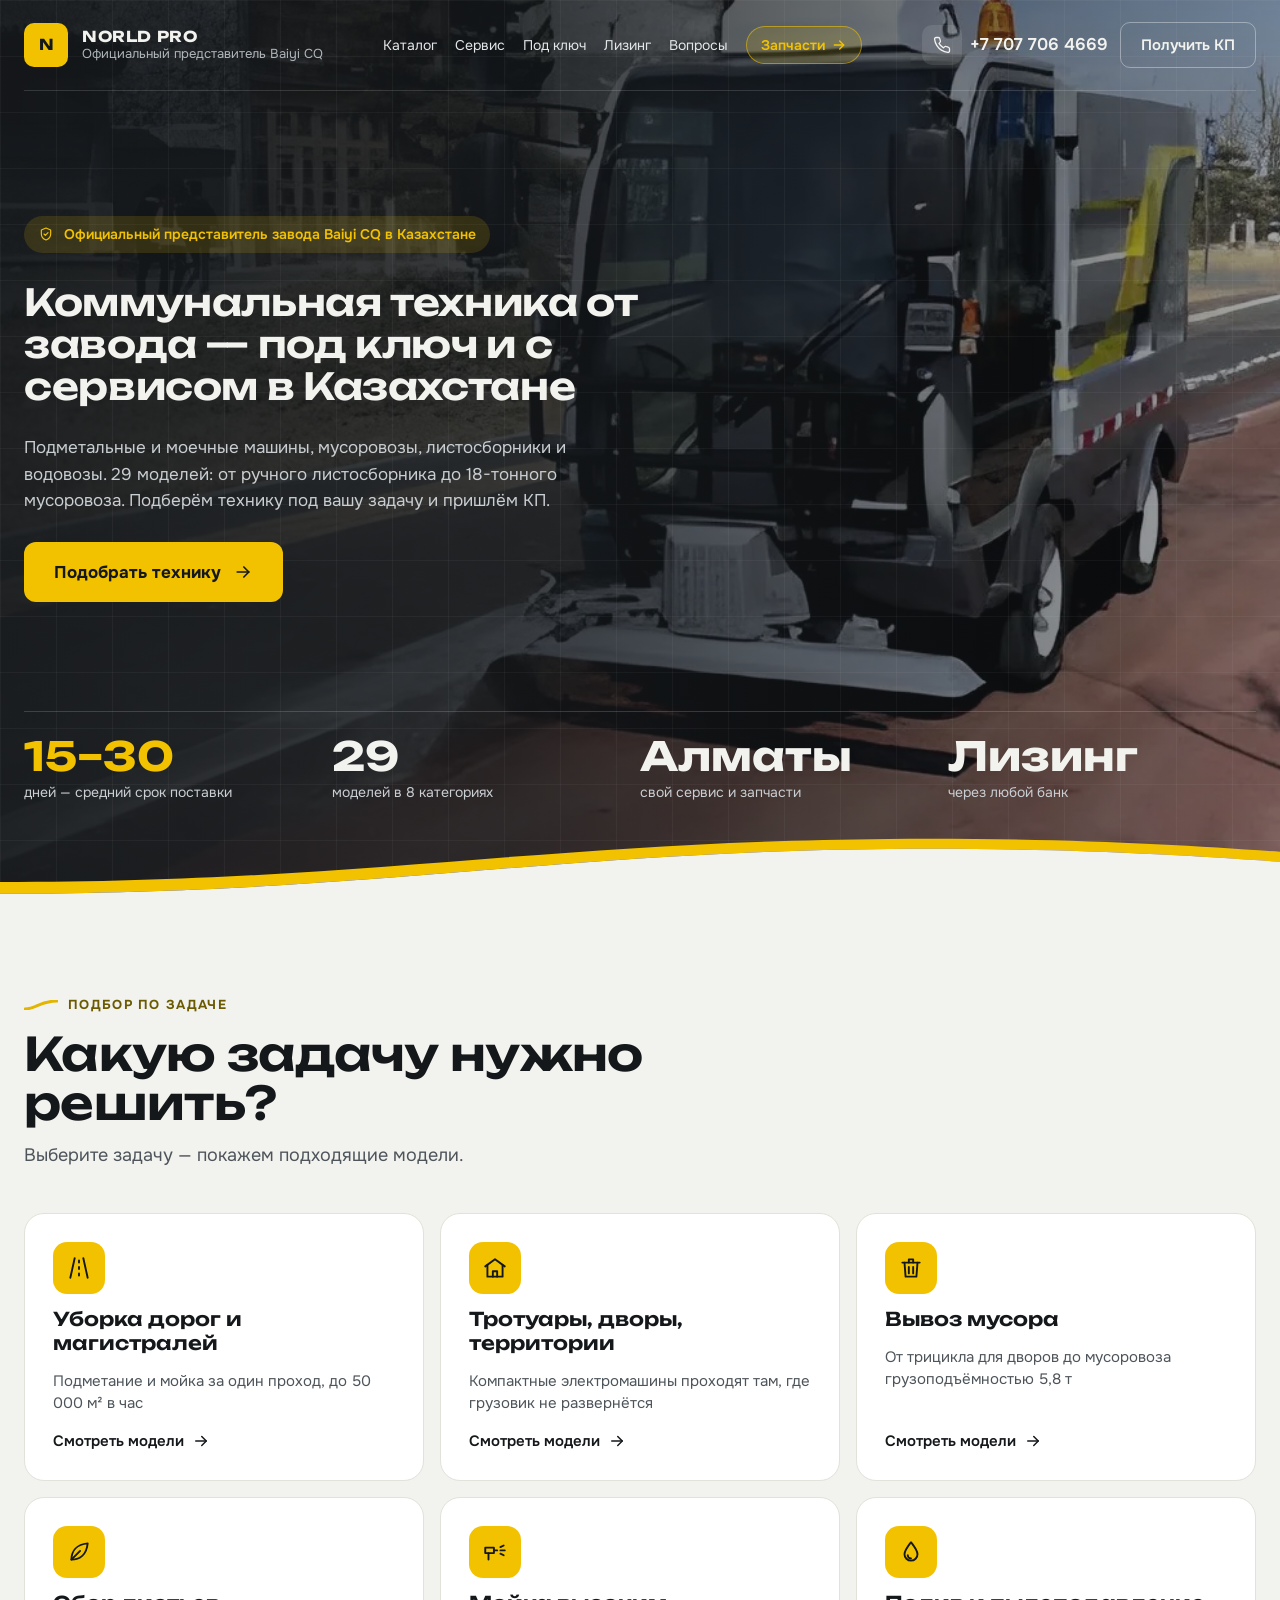
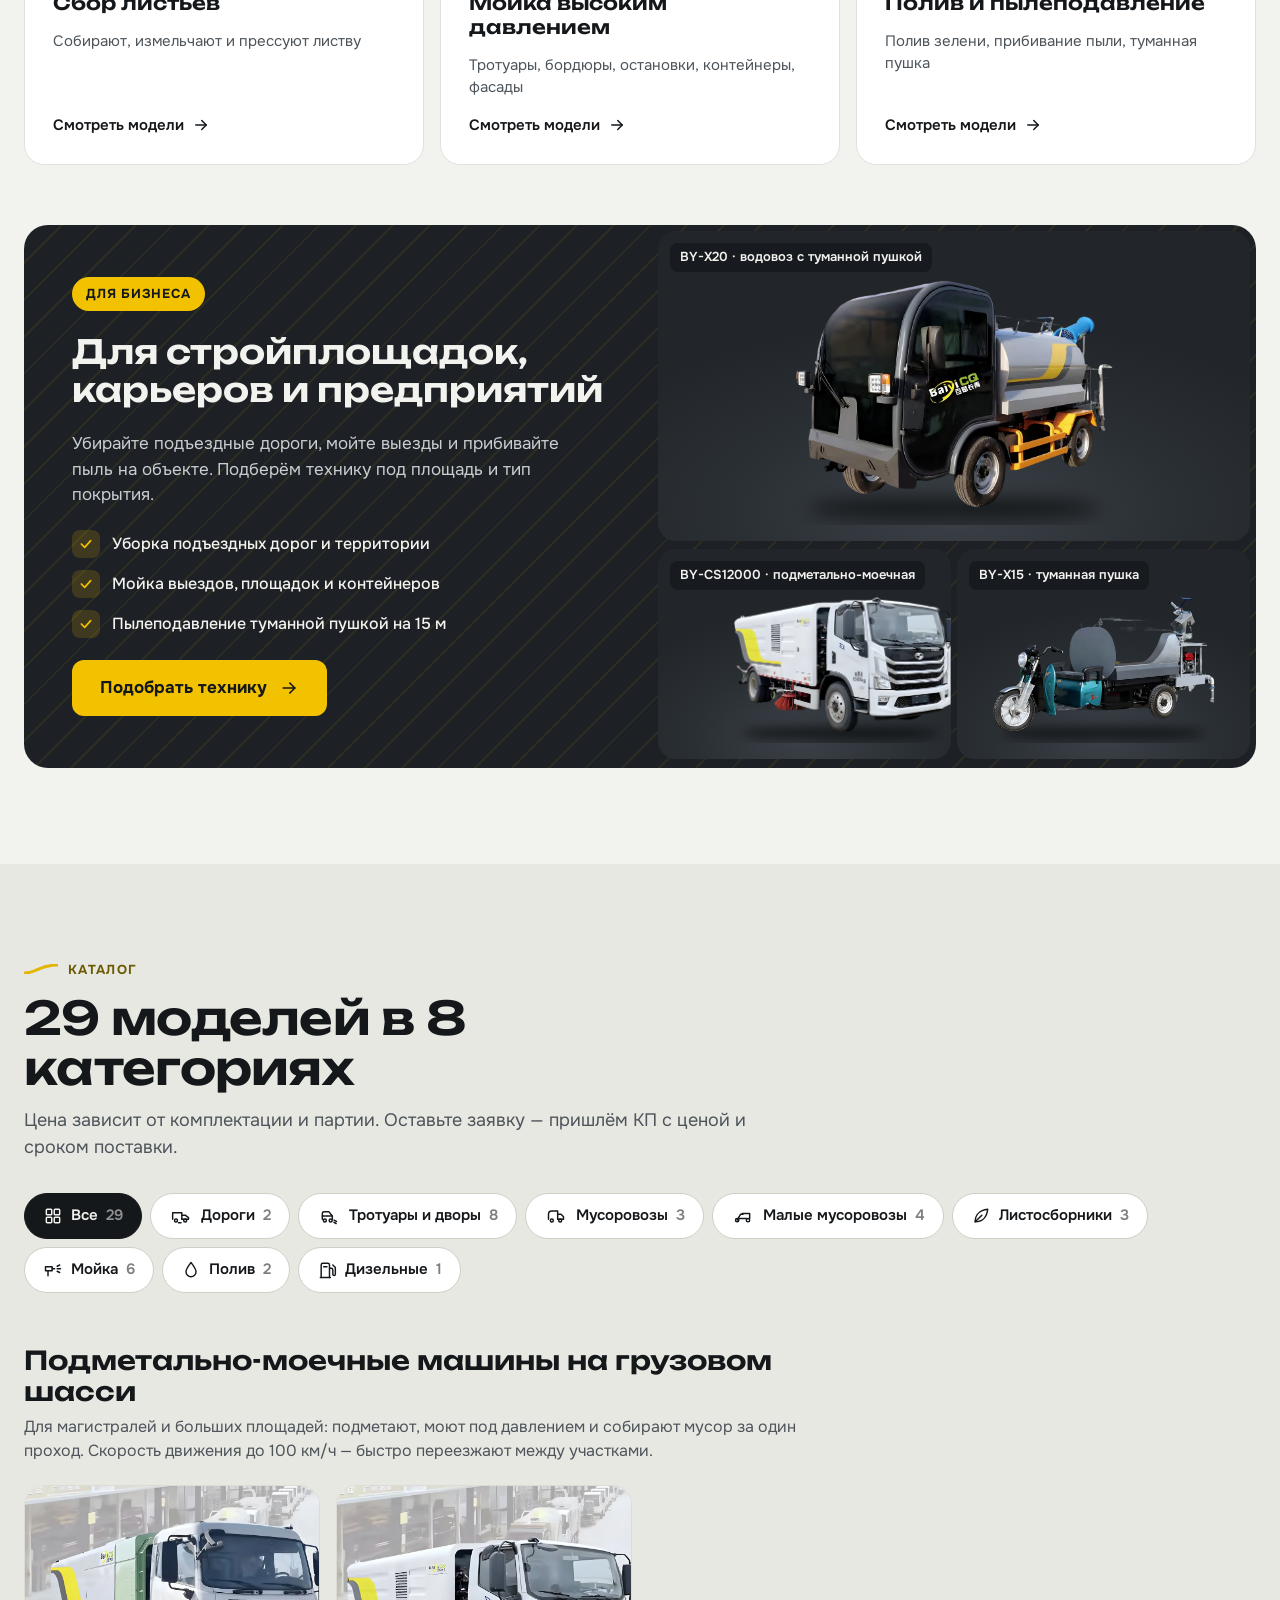
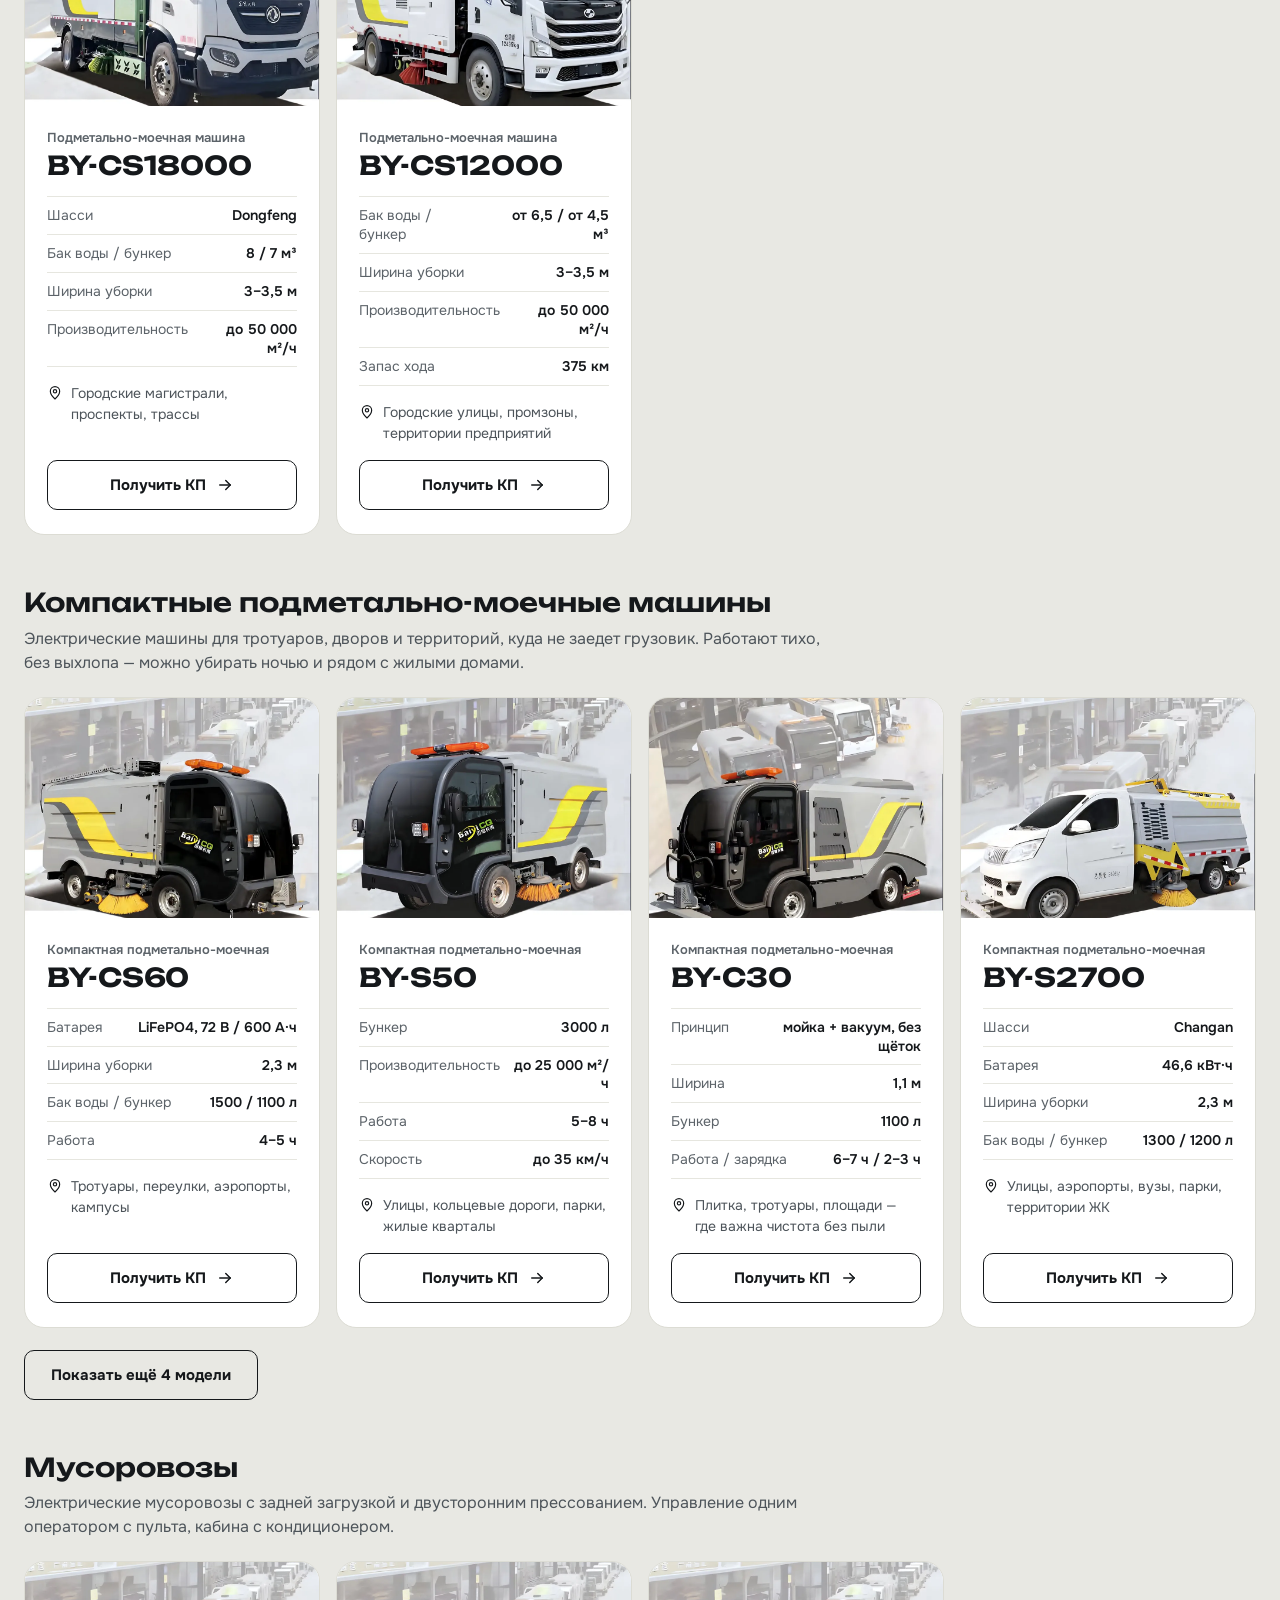
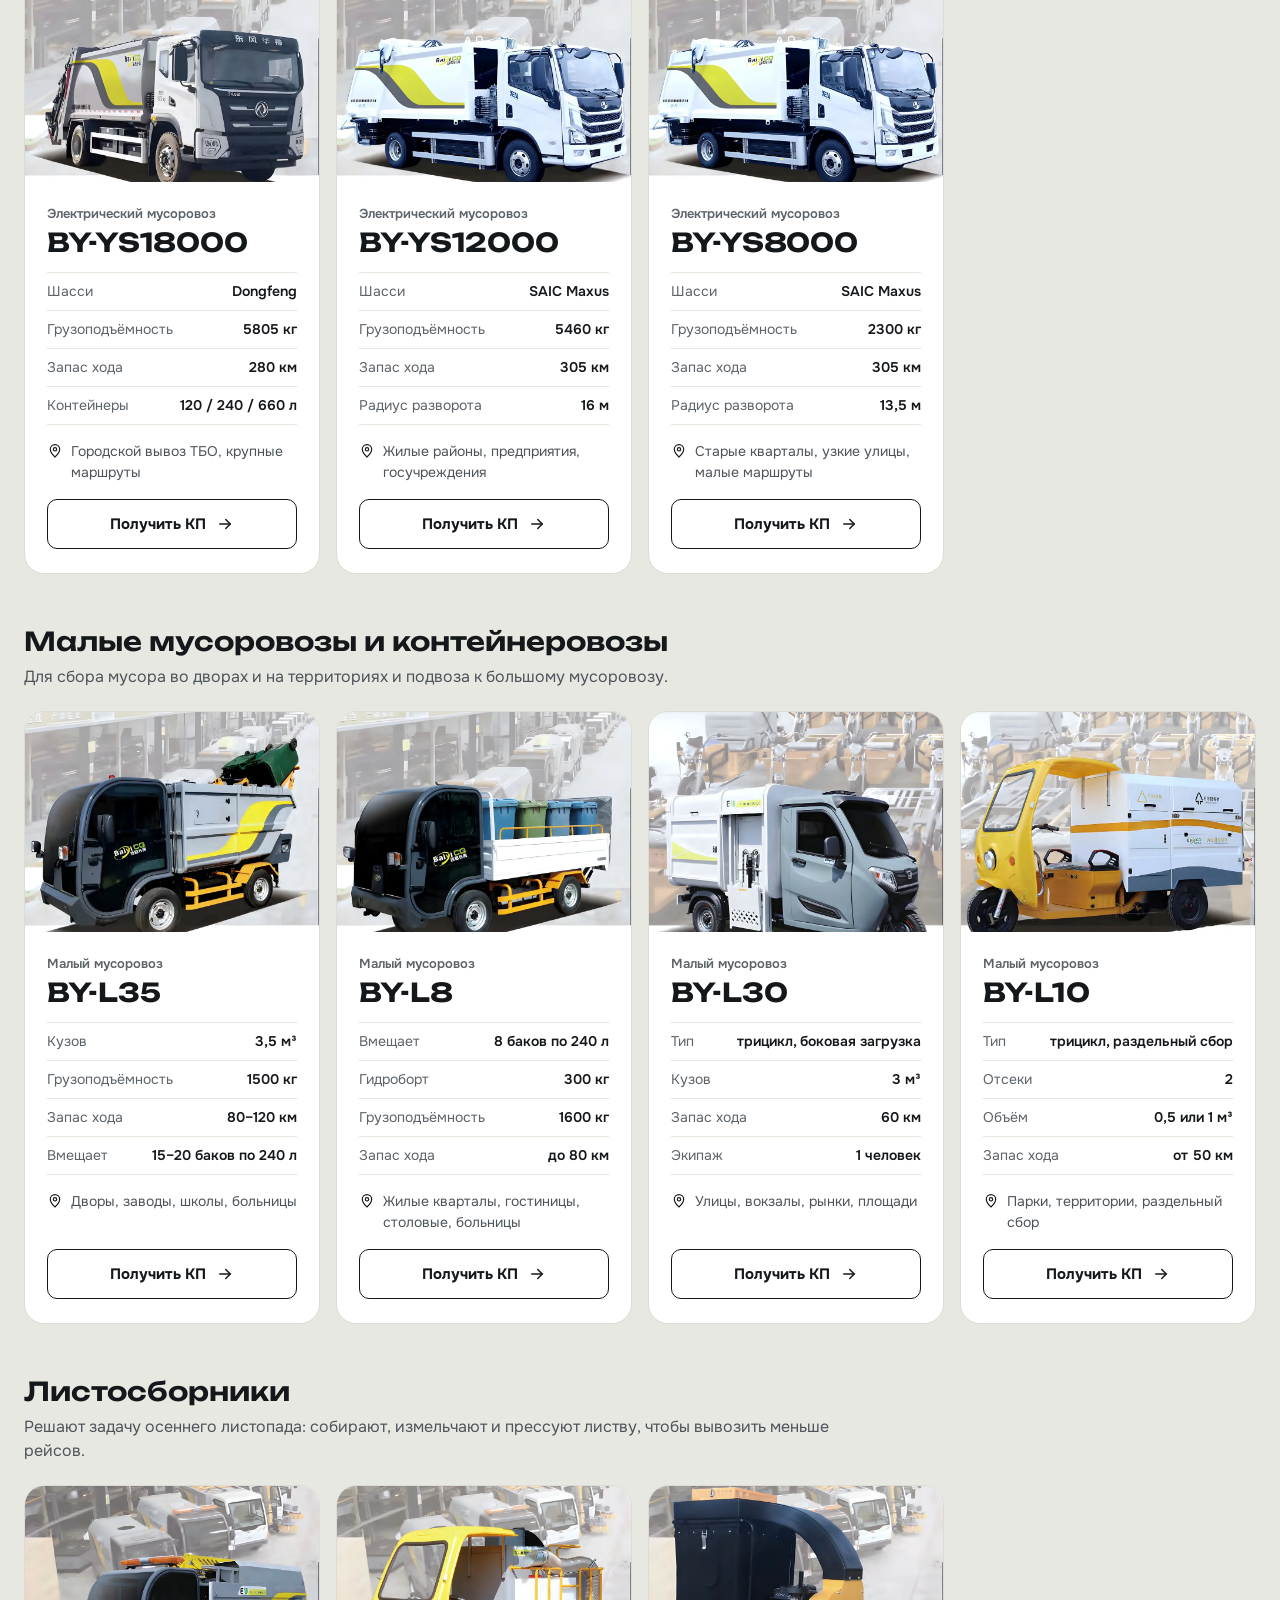
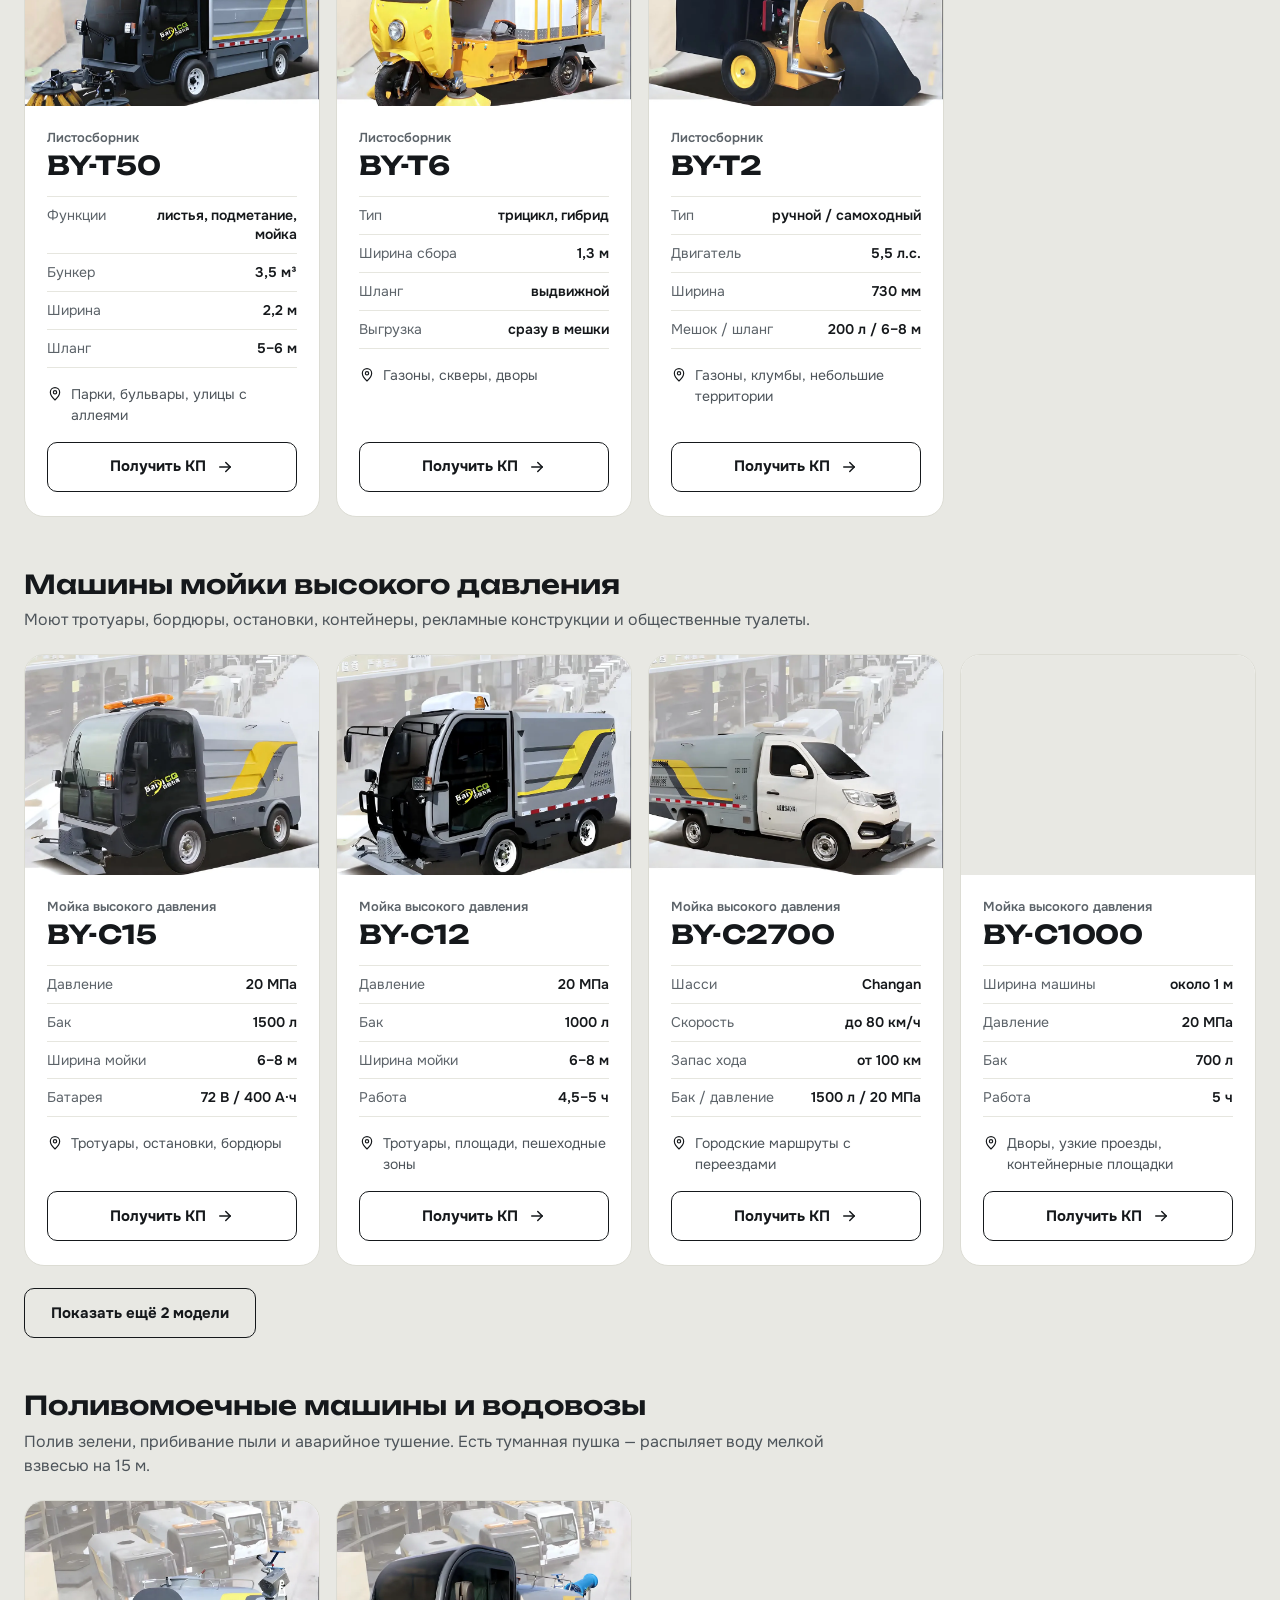
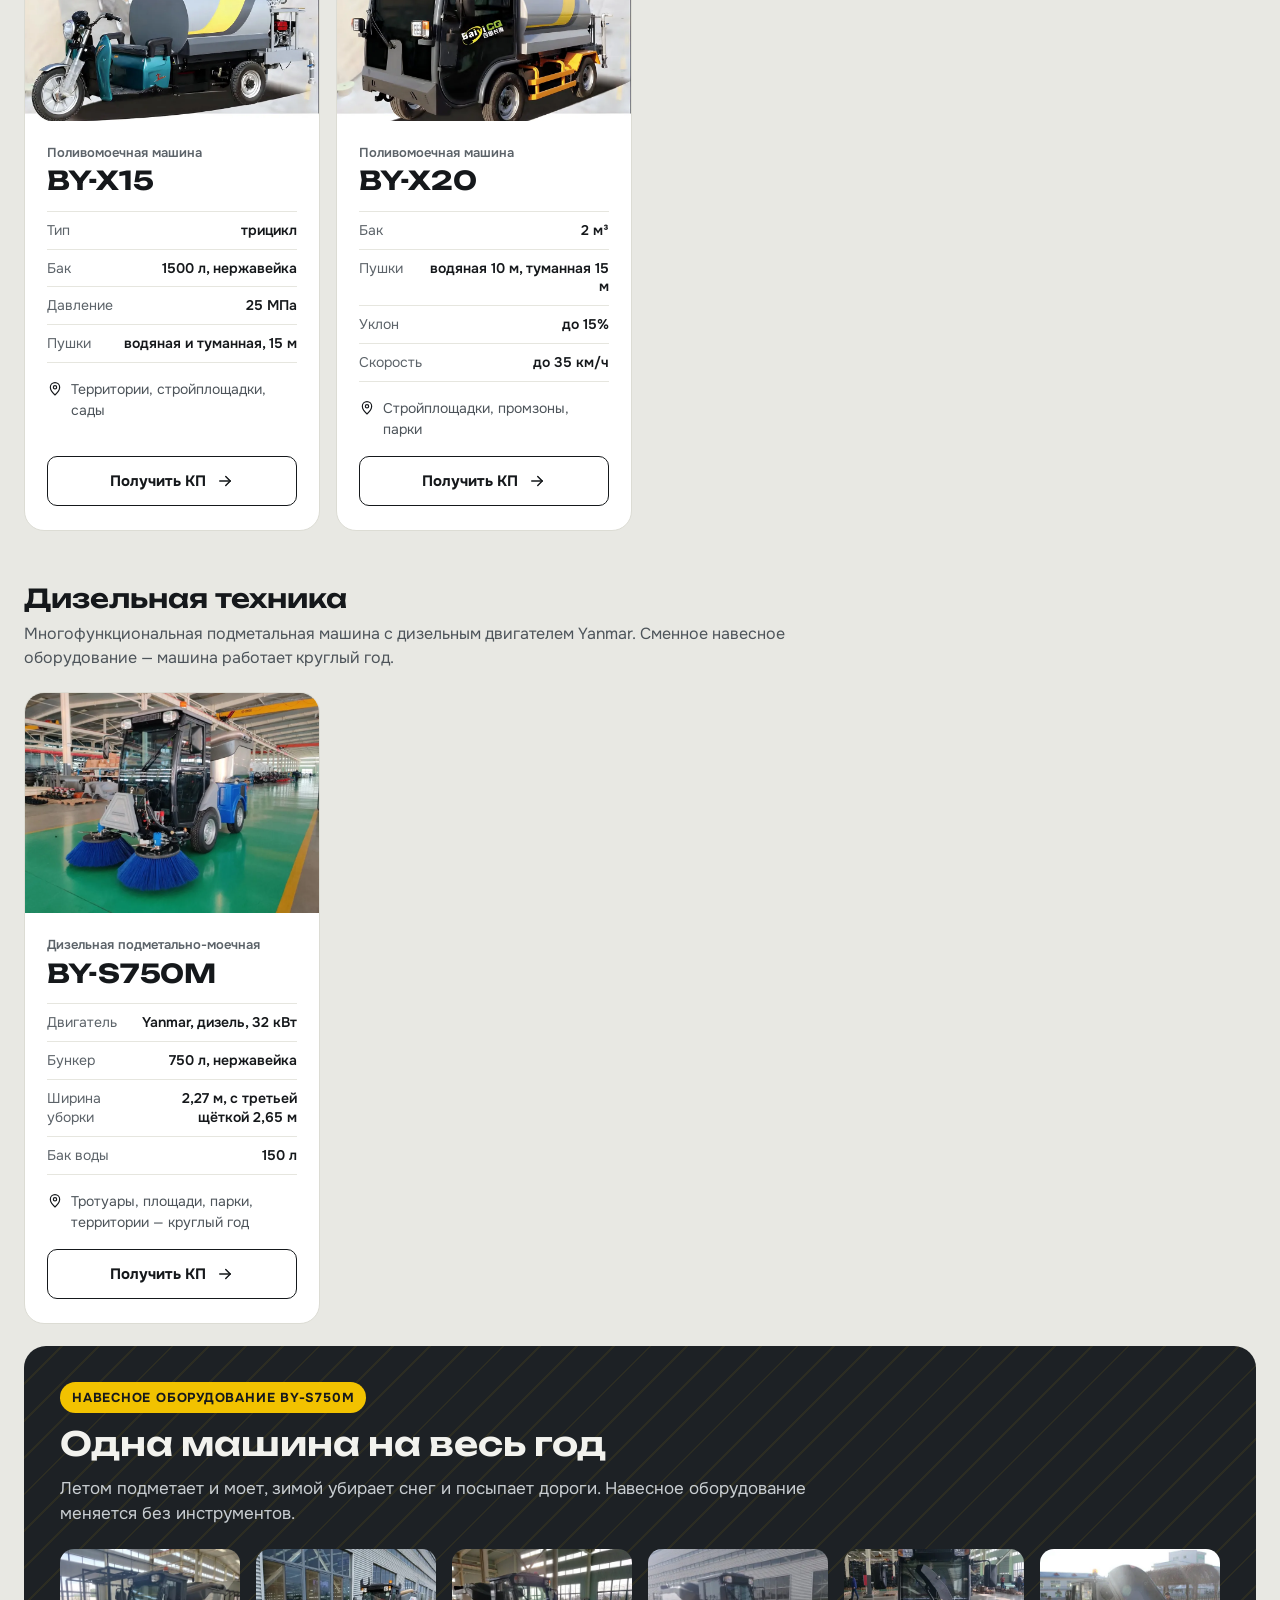
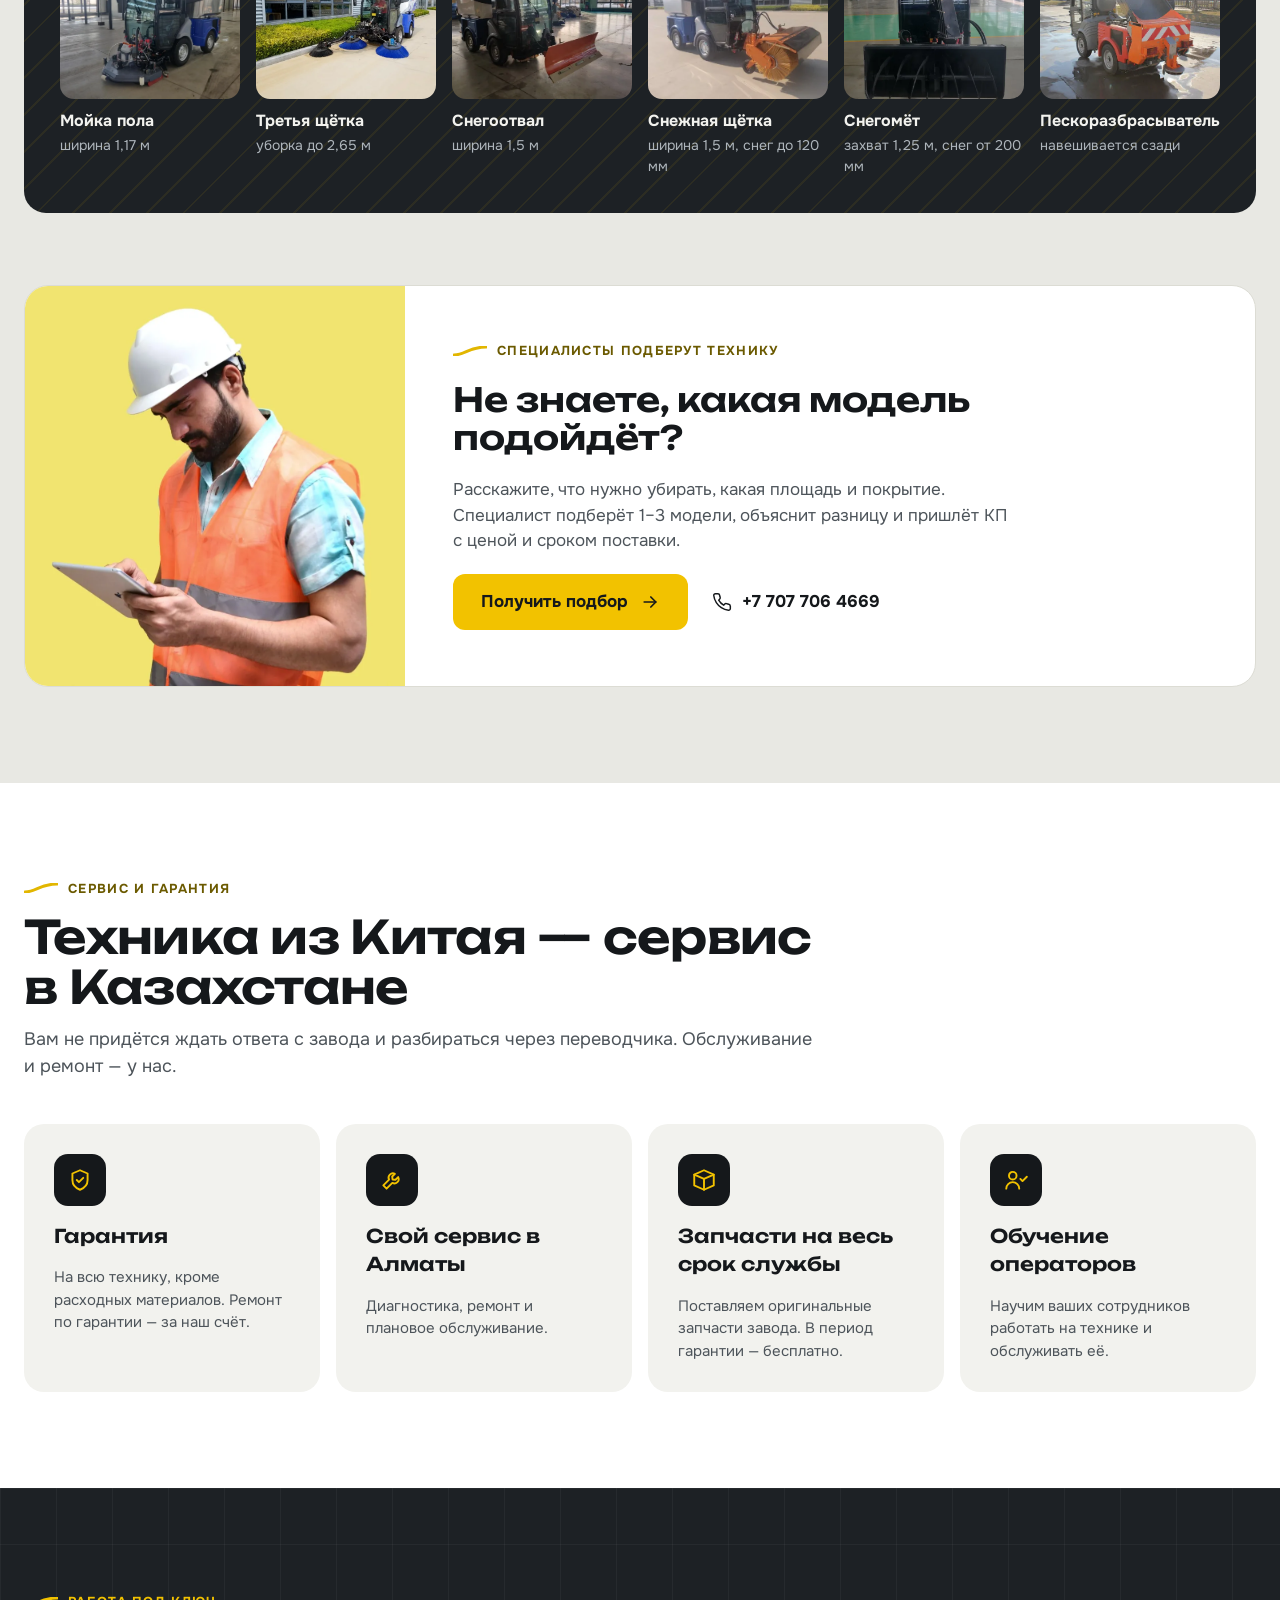
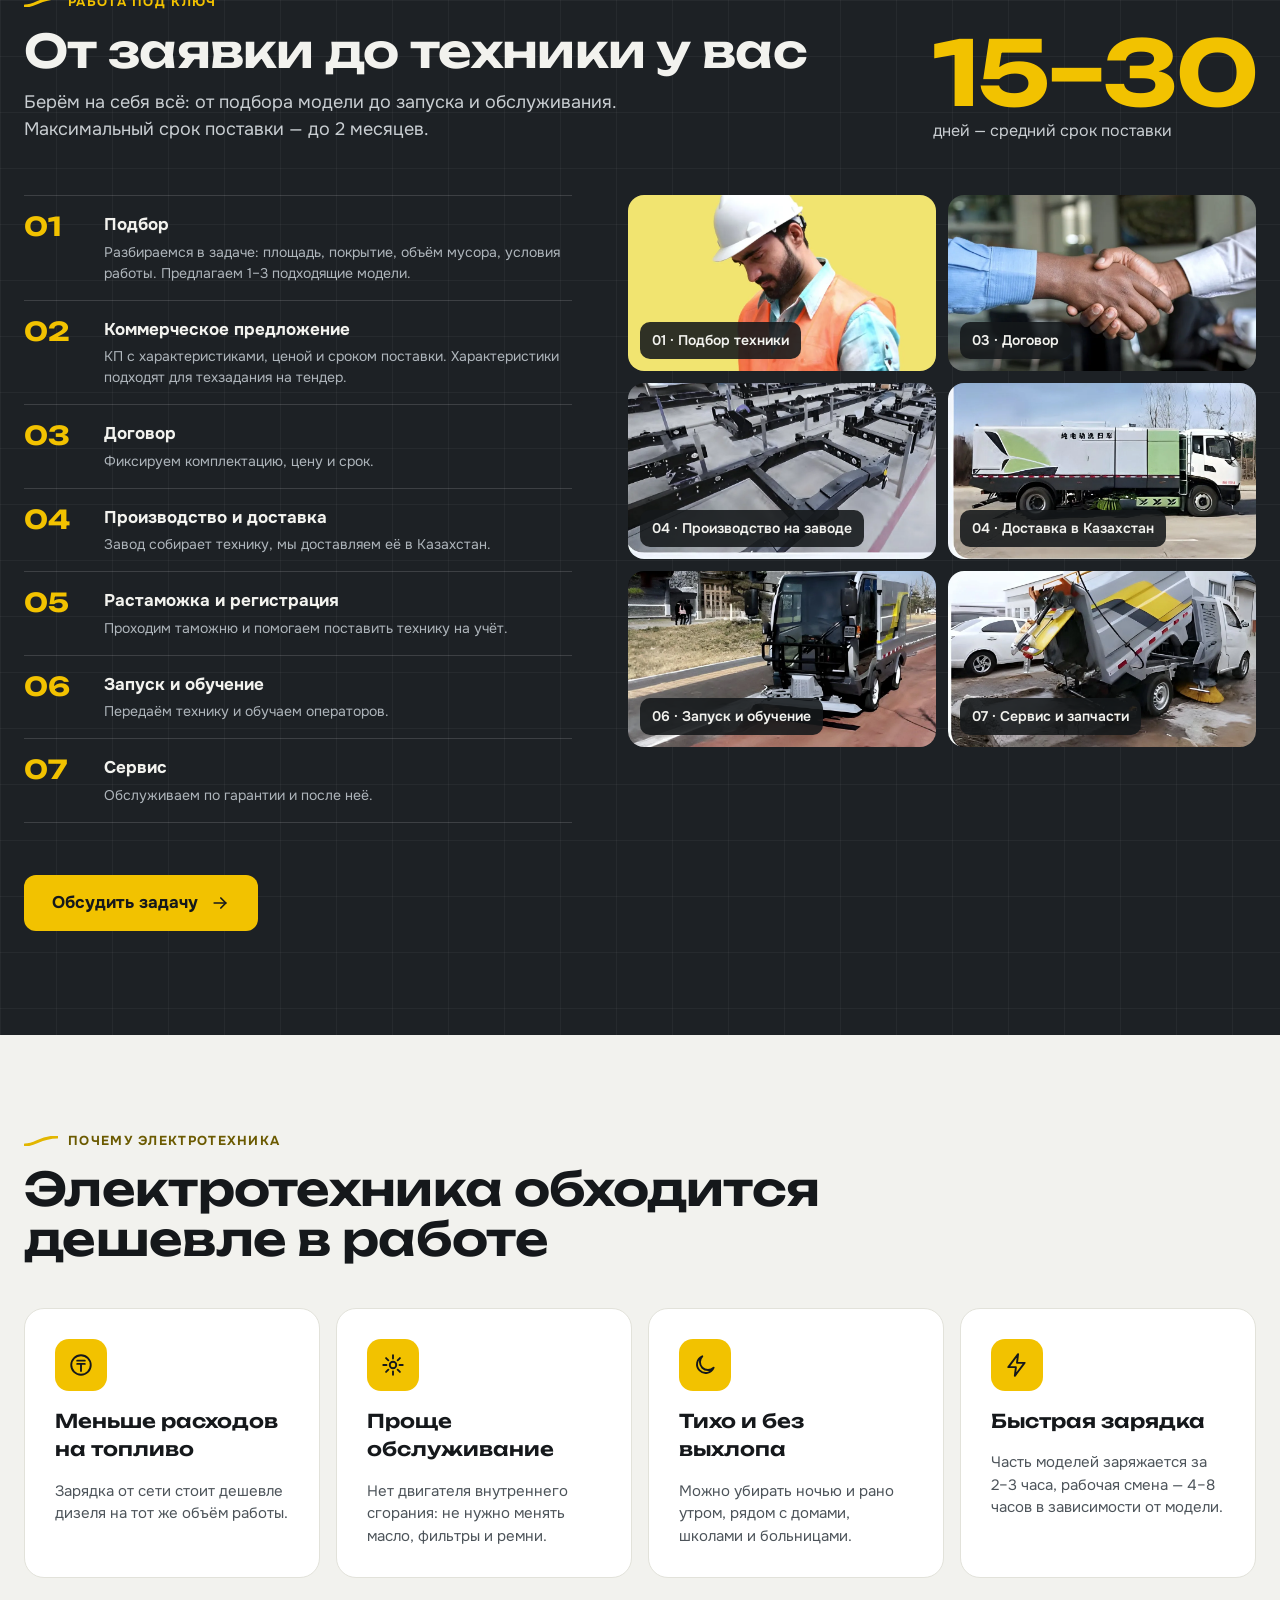
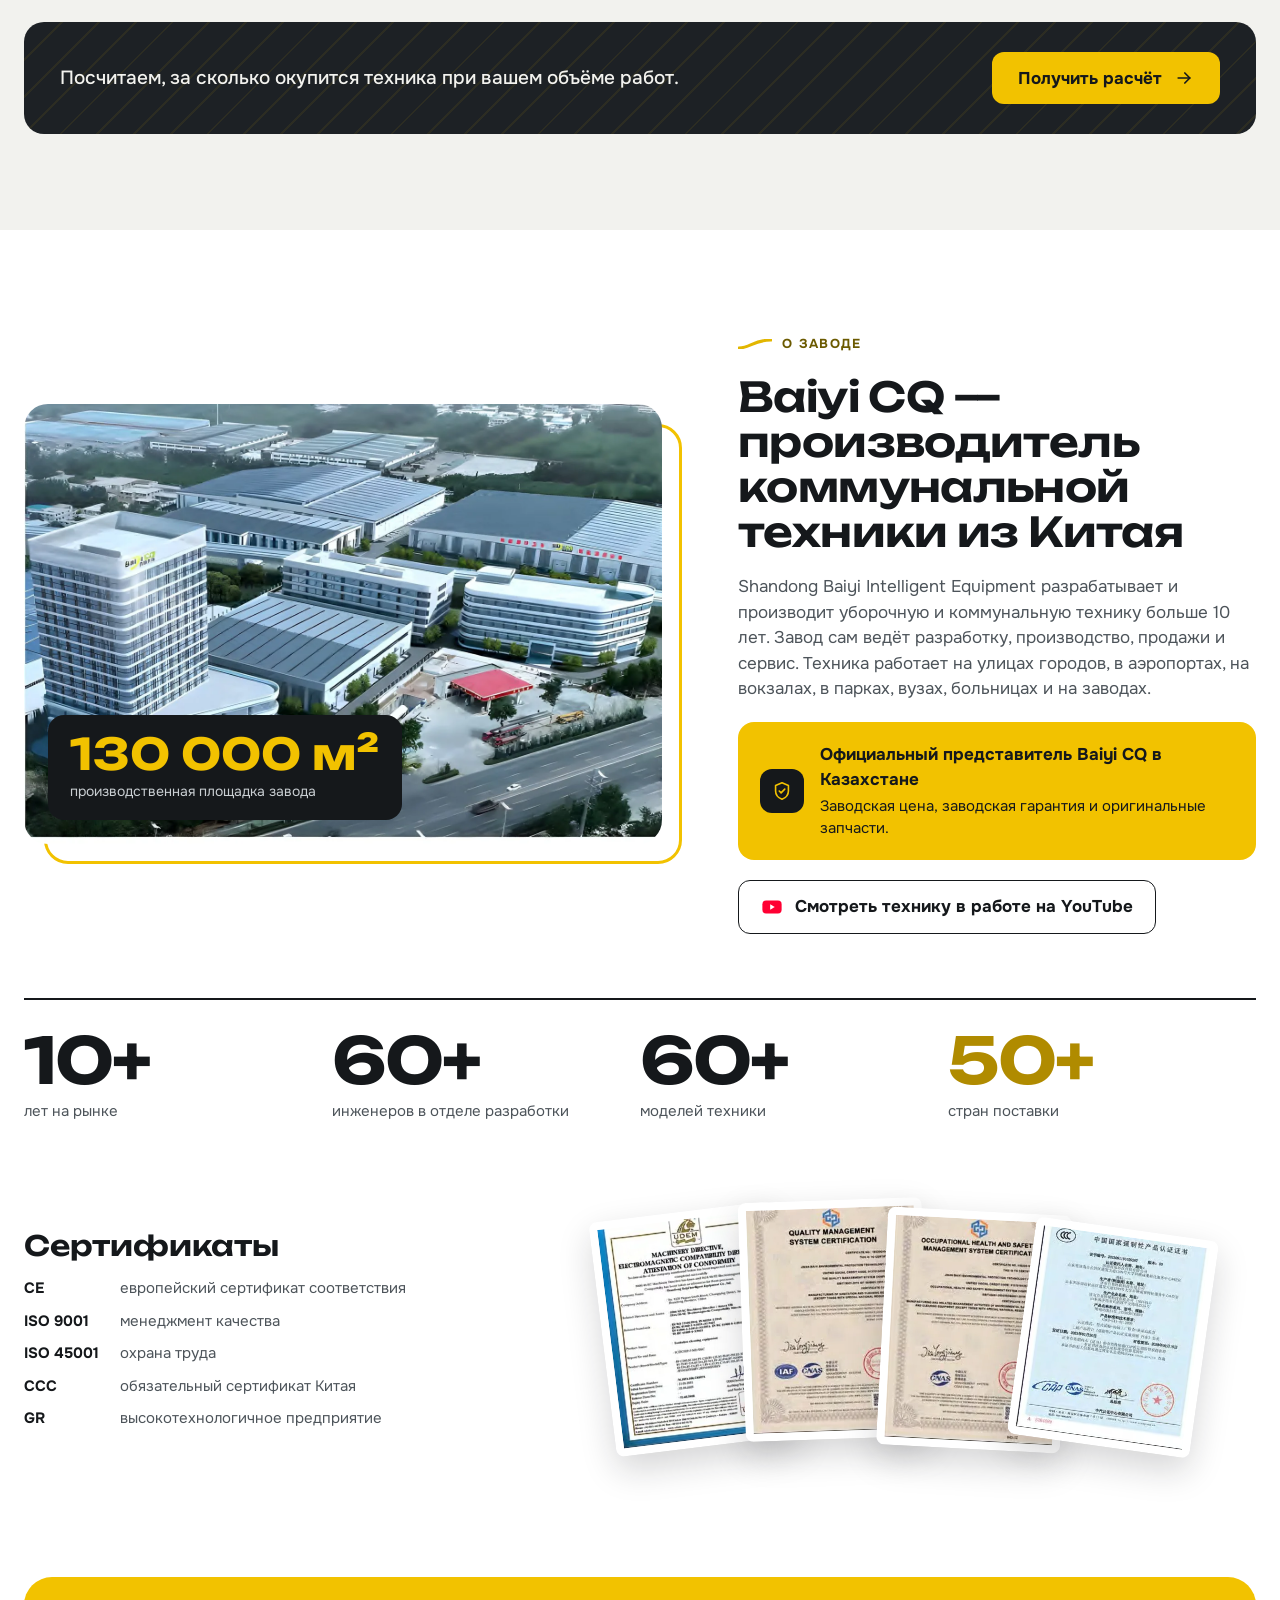
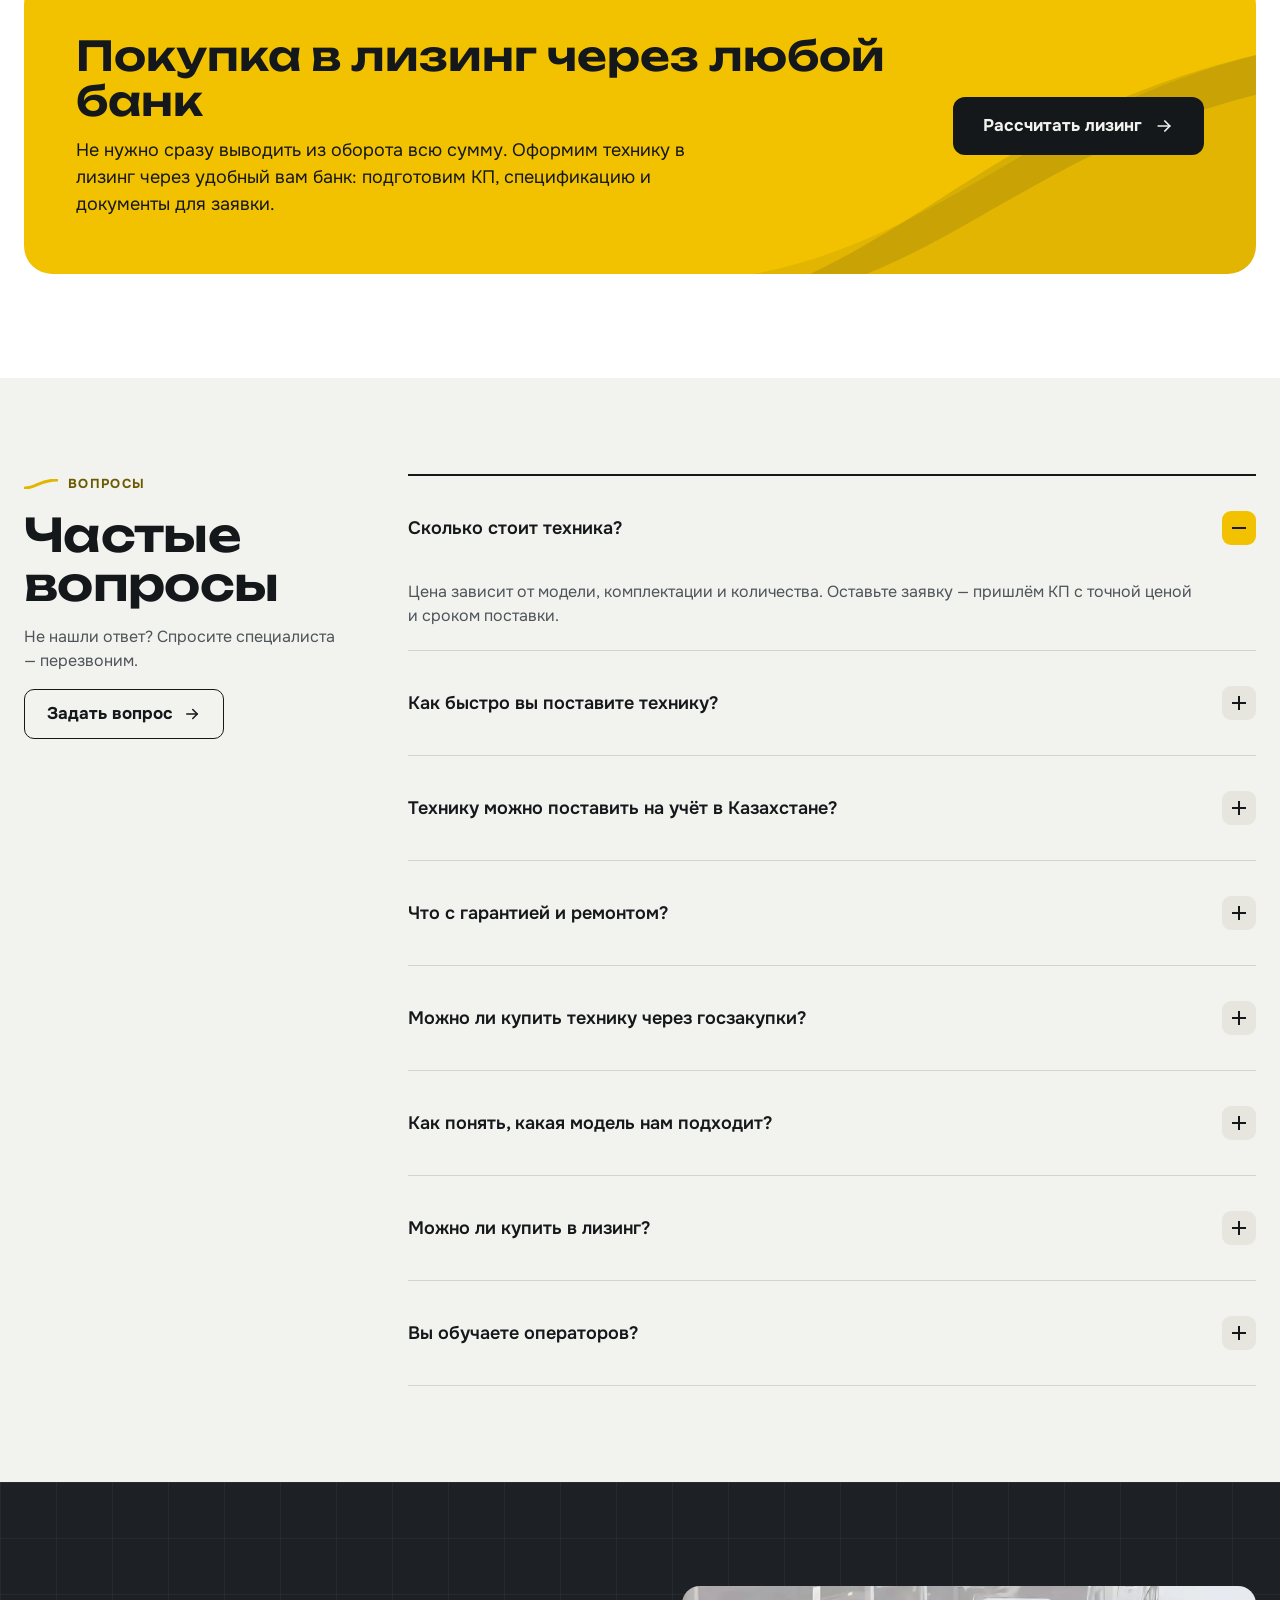
==== commit 3c38aec9: "Пиксель Meta на всех страницах + событие Contact на WhatsApp и звонок Co-Authored-By: Claude Opus 5." ====
--- a/index.html
+++ b/index.html
@@ -355,8 +355,24 @@
 }
 @media (max-width:760px){.yr-grid{grid-template-columns:repeat(2,minmax(0,1fr)) !important;gap:12px !important}.yr-grid img{height:110px !important}}
 </style>
+<!-- Meta Pixel Code -->
+<script>
+!function(f,b,e,v,n,t,s)
+{if(f.fbq)return;n=f.fbq=function(){n.callMethod?
+n.callMethod.apply(n,arguments):n.queue.push(arguments)};
+if(!f._fbq)f._fbq=n;n.push=n;n.loaded=!0;n.version='2.0';
+n.queue=[];t=b.createElement(e);t.async=!0;
+t.src=v;s=b.getElementsByTagName(e)[0];
+s.parentNode.insertBefore(t,s)}(window, document,'script',
+'https://connect.facebook.net/en_US/fbevents.js');
+fbq('init', '1668375668416836');
+fbq('track', 'PageView');
+</script>
+<!-- End Meta Pixel Code -->
 </head>
 <body>
+<noscript><img height="1" width="1" style="display:none" src="https://www.facebook.com/tr?id=1668375668416836&ev=PageView&noscript=1" alt=""></noscript>
+
 <div style="font-family: 'Onest', system-ui, sans-serif; color: #15181B; background: #F2F2EE; font-size: 17px; line-height: 1.5; overflow-x: hidden">
 
 <!-- ПЕРВЫЙ ЭКРАН -->
@@ -1960,5 +1976,12 @@
   });
 })();
 </script>
+<script>
+document.addEventListener('click', function(e){
+  var a = e.target.closest && e.target.closest('a[href^="https://wa.me"], a[href^="tel:"]');
+  if (!a || typeof fbq !== 'function') return;
+  fbq('track', 'Contact', {content_category: 'tehnika', content_name: a.href.indexOf('tel:') === 0 ? 'phone' : 'whatsapp'});
+});
+</script>
 </body>
 </html>
